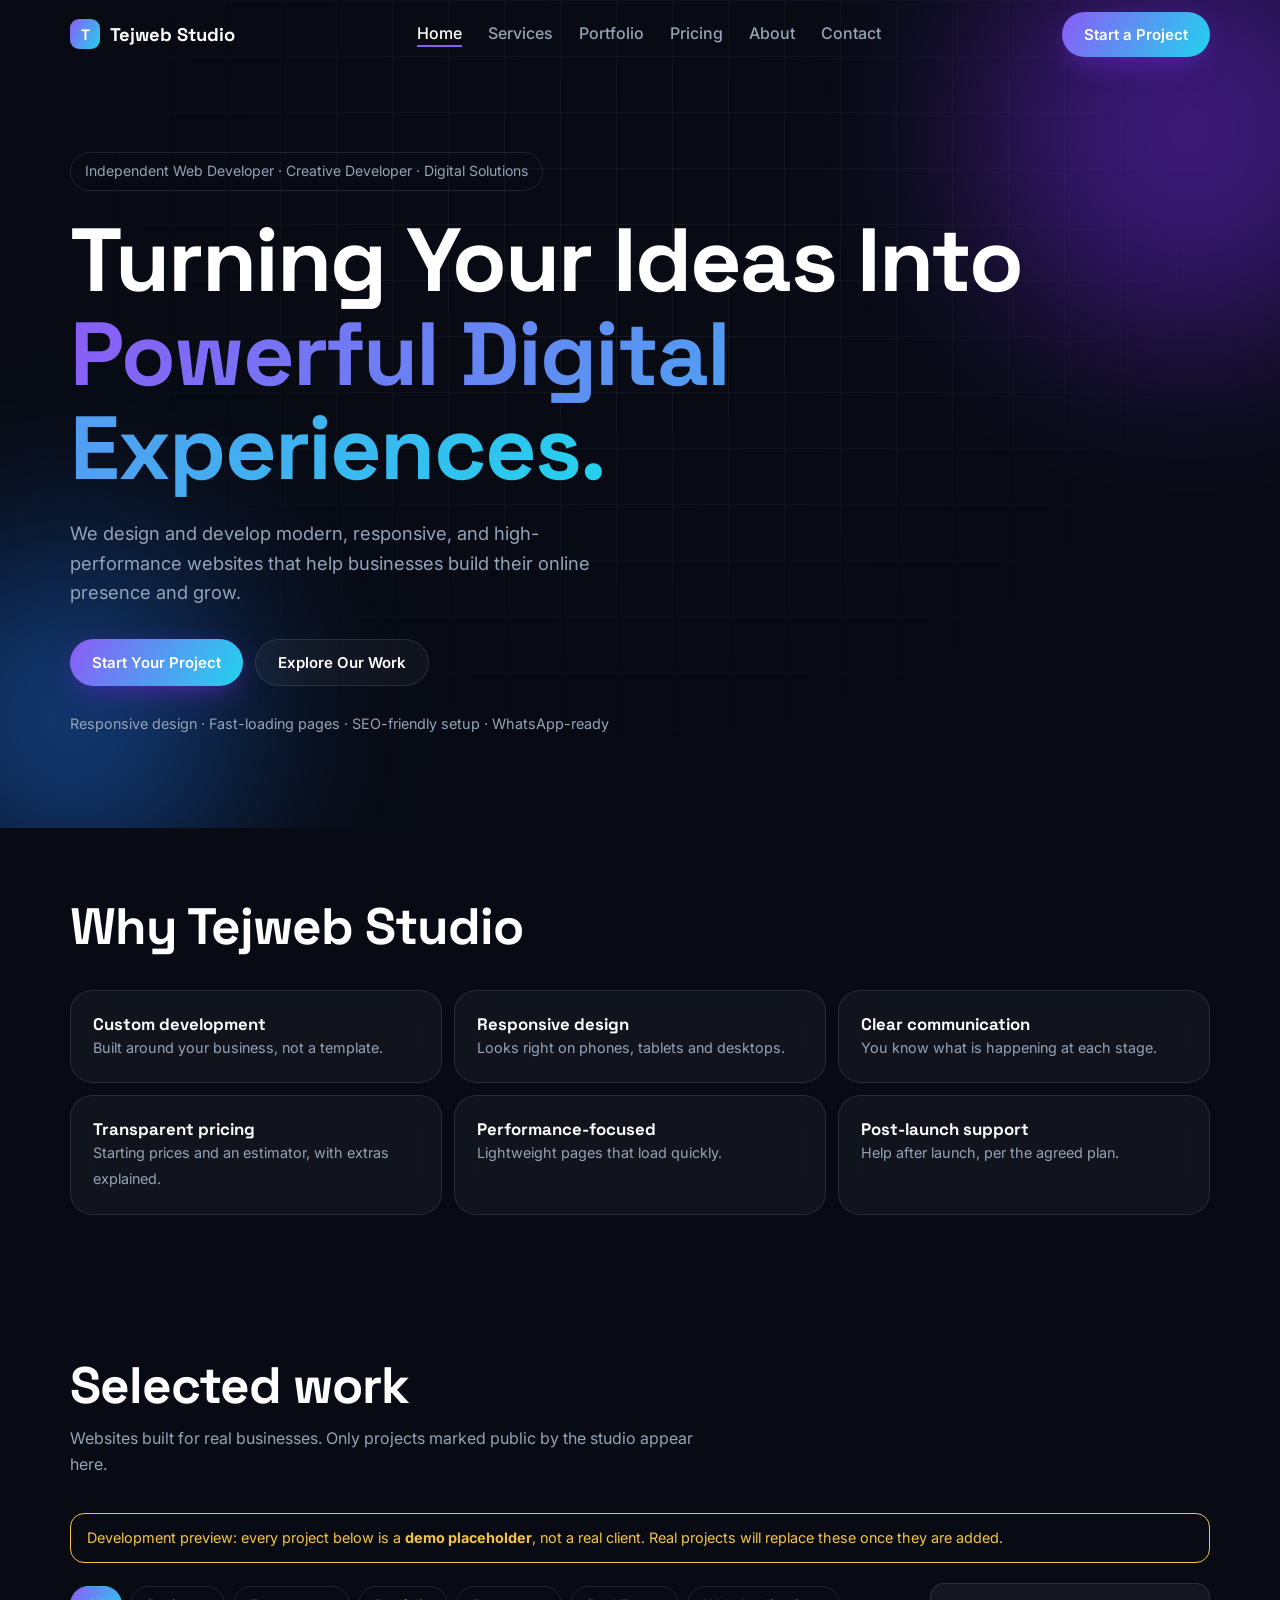
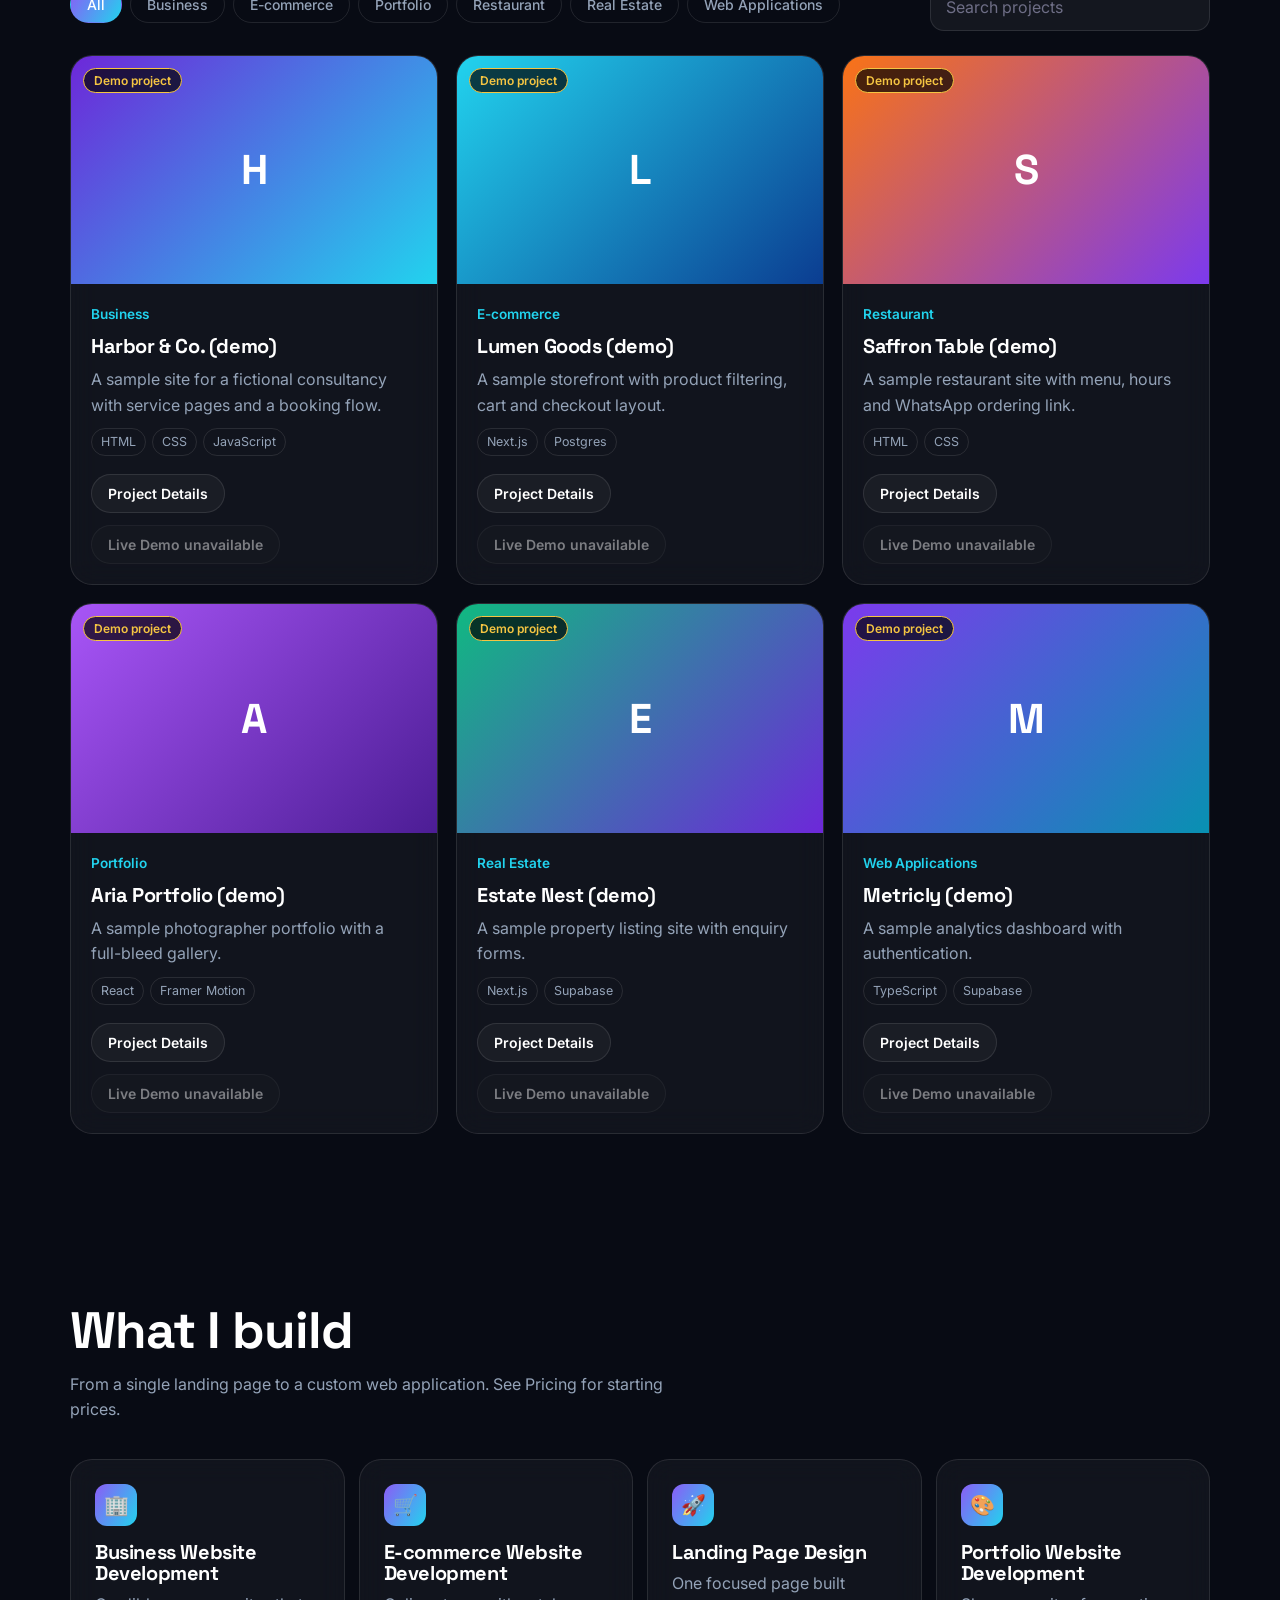
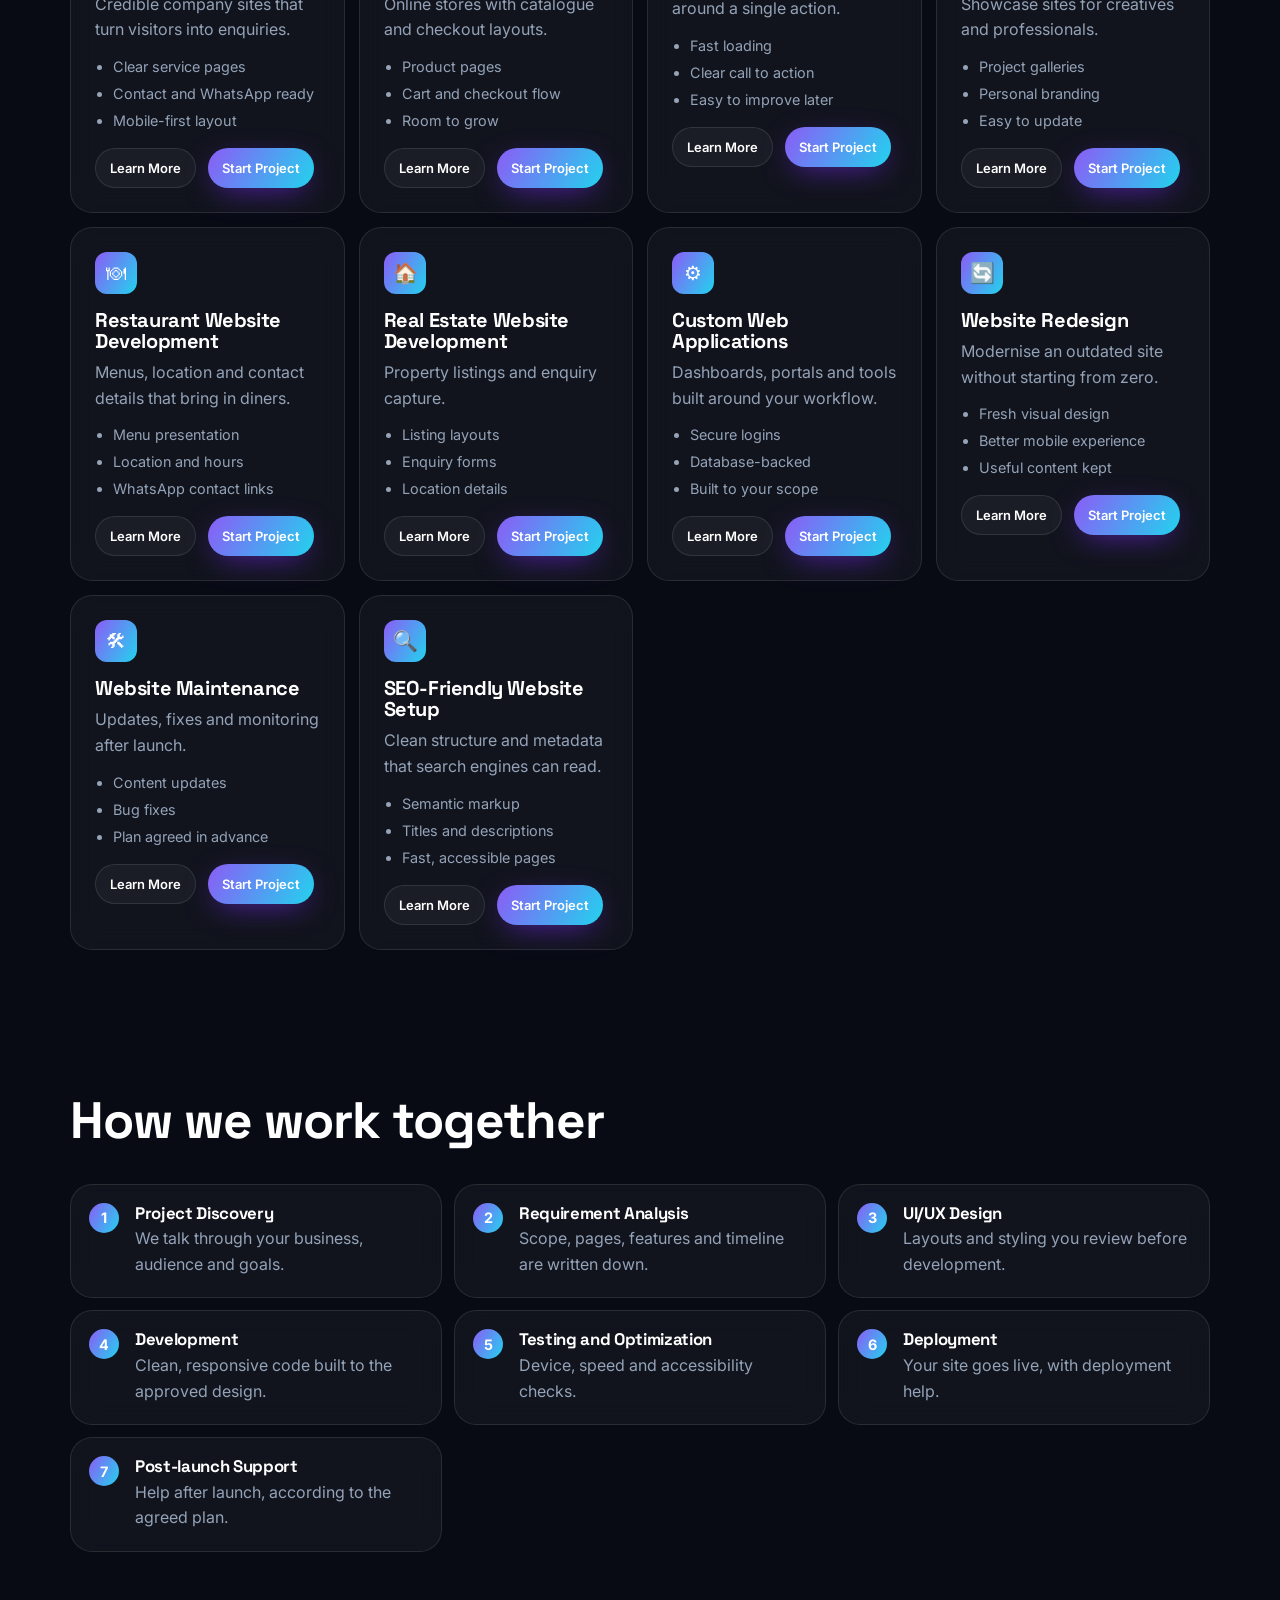
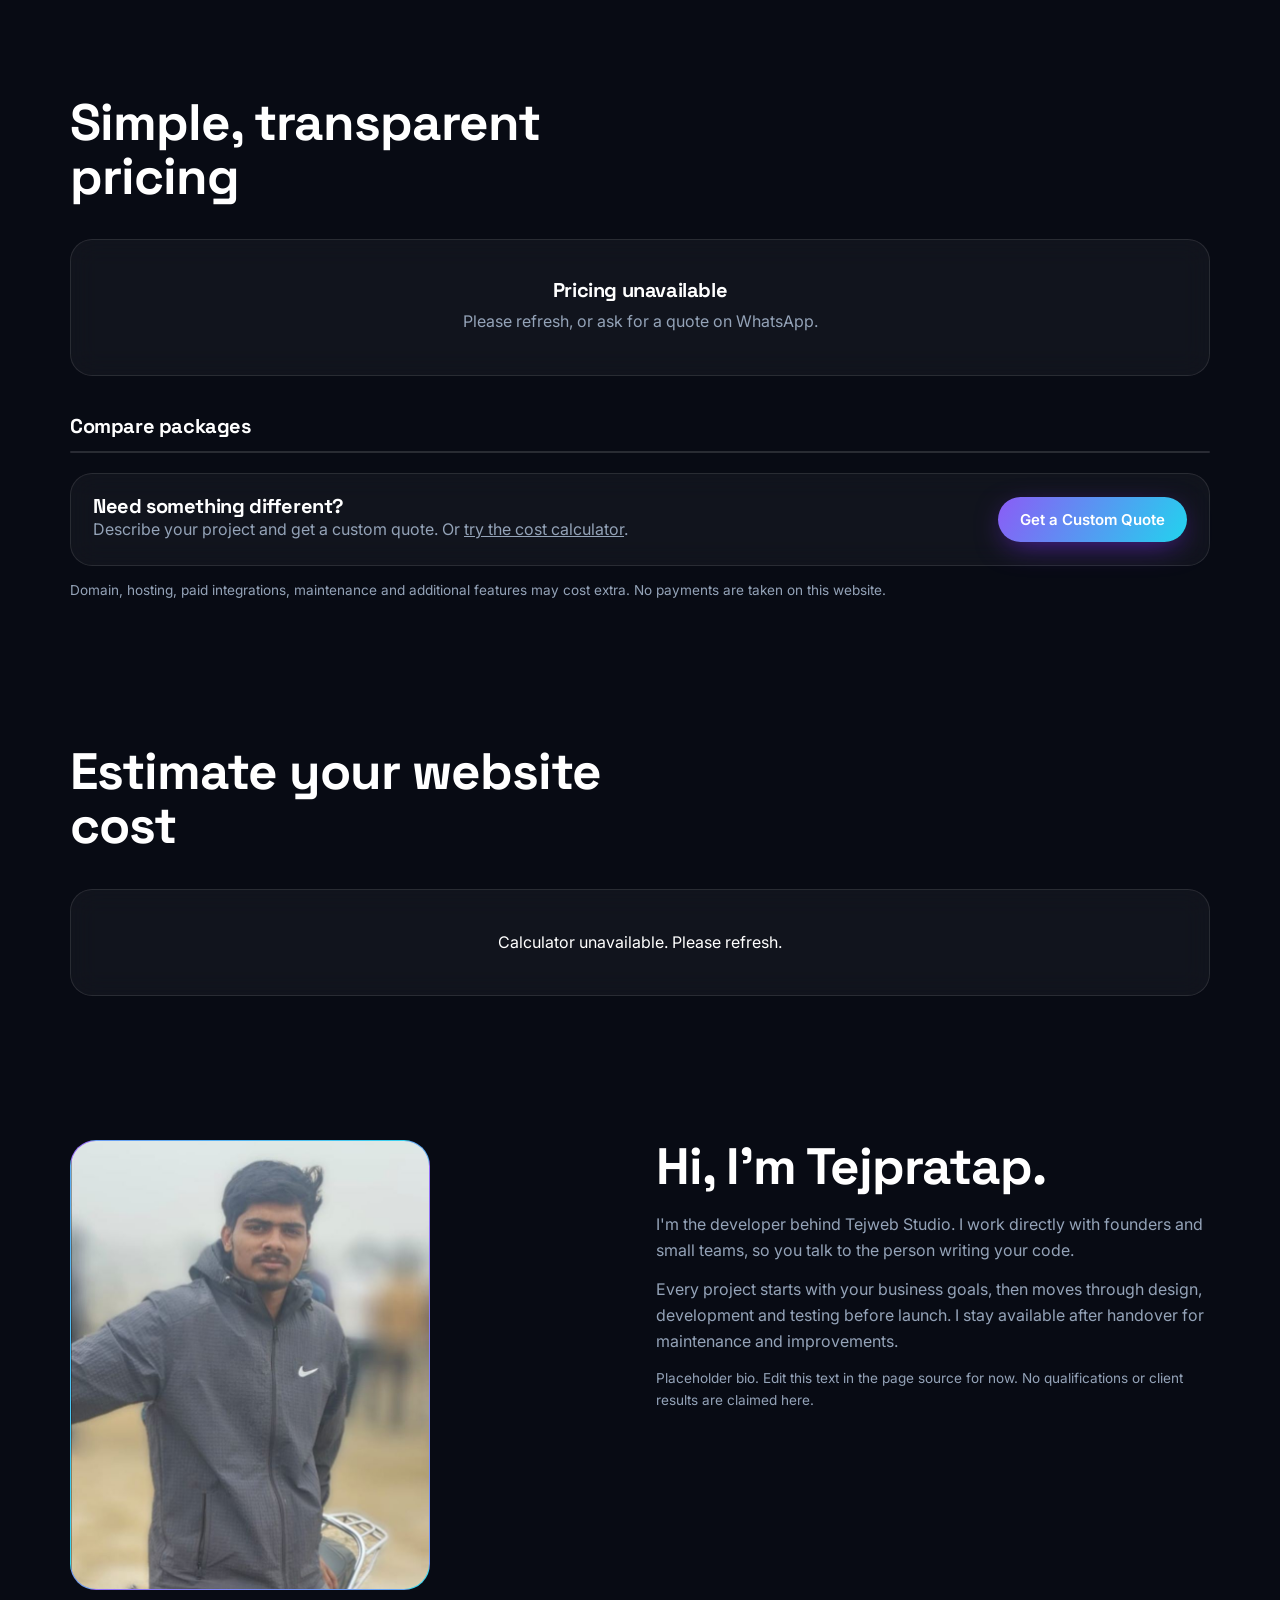
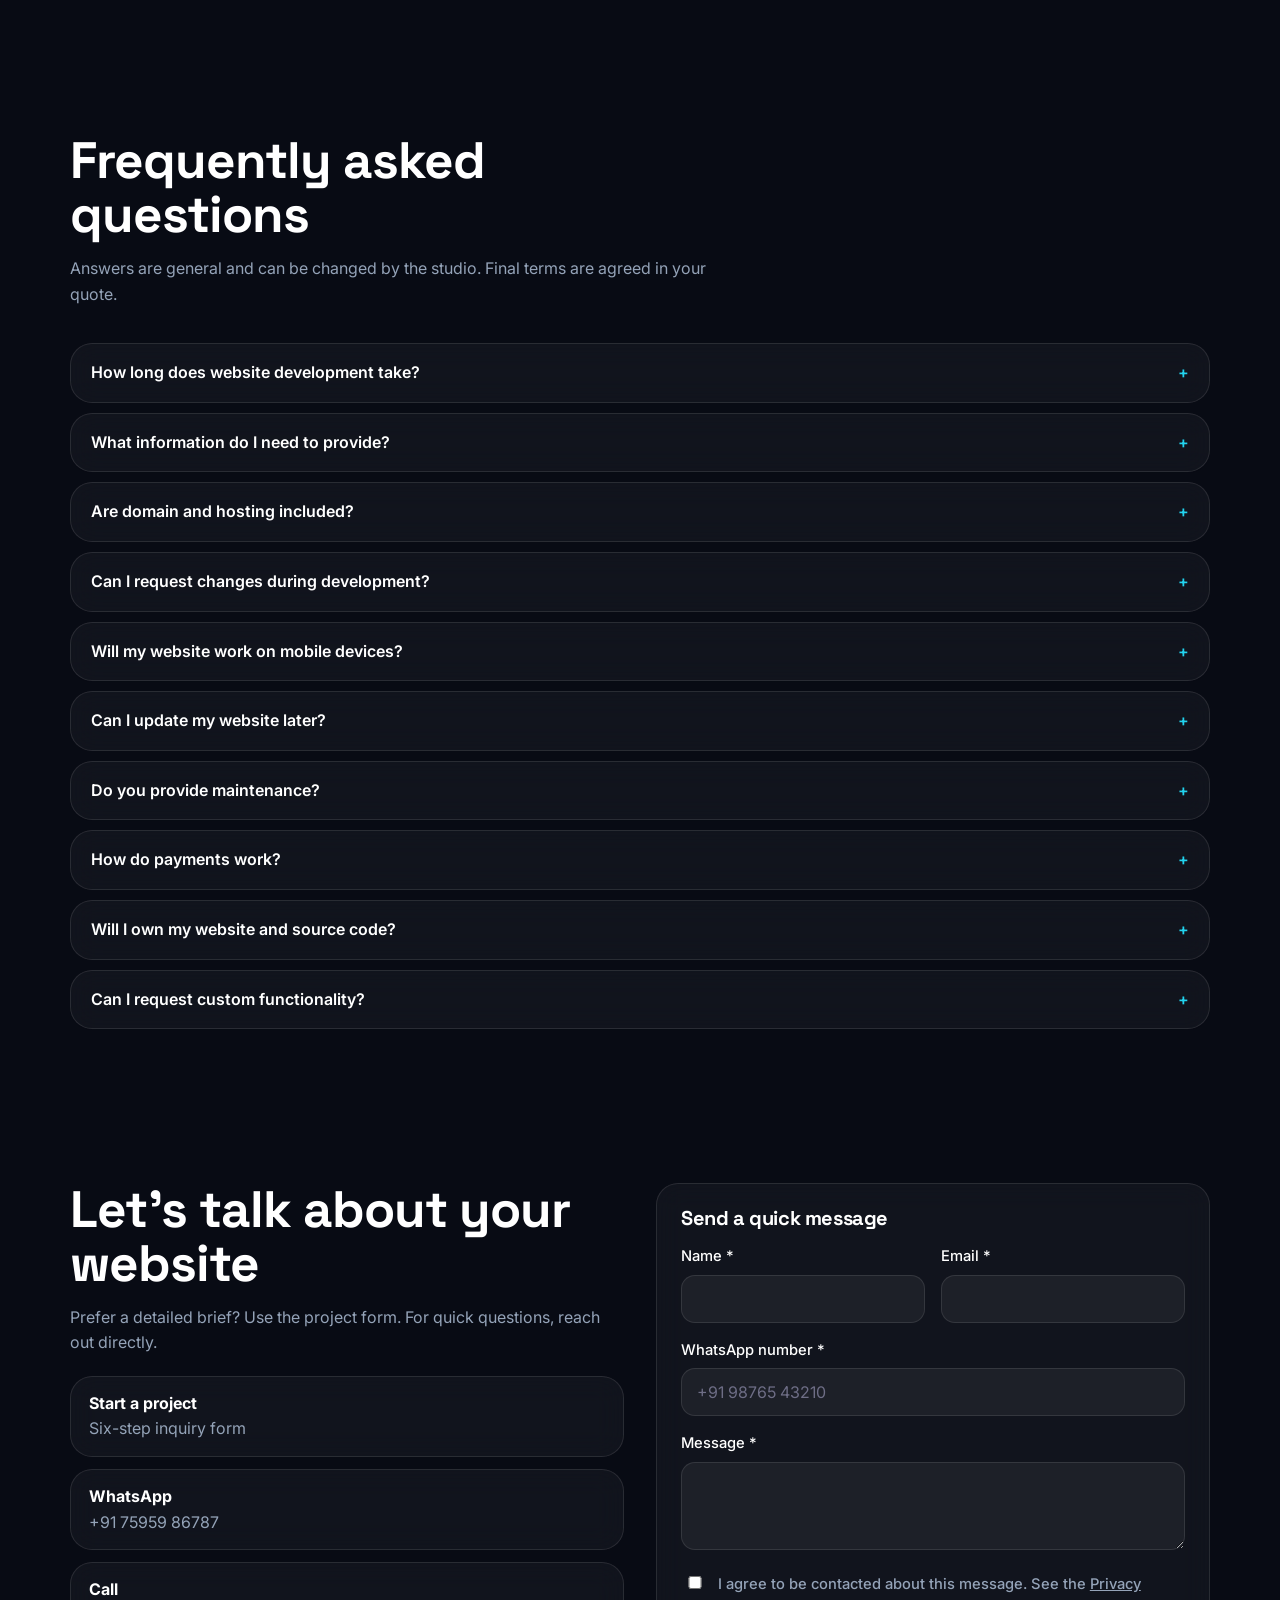
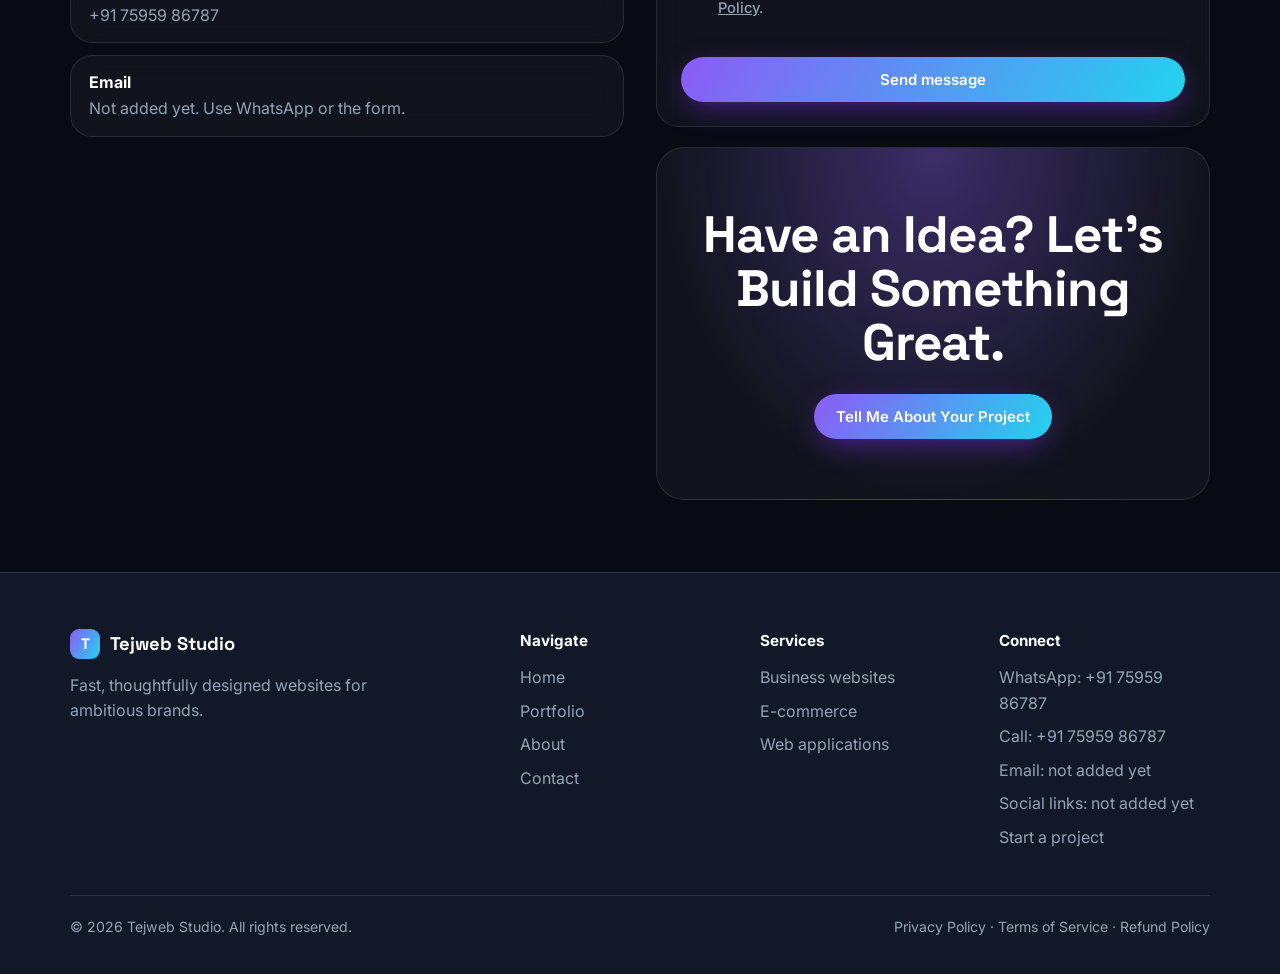
==== index.html @ cbdecf2b "Add files via upload" ====
<!DOCTYPE html>
<html lang="en">
<head>
<meta charset="utf-8">
<meta name="viewport" content="width=device-width, initial-scale=1, viewport-fit=cover">
<title>Tejweb Studio | Websites Built to Convert</title>
<meta name="description" content="Tejweb Studio designs and develops modern, responsive websites for businesses. See pricing, estimate your cost and send your project requirements.">
<link rel="canonical" href="https://tejwebstudio.netlify.app/">
<meta property="og:type" content="website"><meta property="og:site_name" content="Tejweb Studio"><meta property="og:title" content="Tejweb Studio | Websites Built to Convert"><meta property="og:description" content="Modern, responsive websites for businesses. Pricing, cost estimator and project inquiry form."><meta property="og:url" content="https://tejwebstudio.netlify.app/"><meta name="twitter:card" content="summary">
<script type="application/ld+json">{"@context":"https://schema.org","@type":"ProfessionalService","name":"Tejweb Studio","url":"https://tejwebstudio.netlify.app/","description":"Web design and development studio run by Tejpratap.","telephone":"+917595986787","areaServed":"IN"}</script>
<link rel="preconnect" href="https://fonts.googleapis.com">
<link href="https://fonts.googleapis.com/css2?family=Space+Grotesk:wght@500;700&family=Inter:wght@400;500;600&display=swap" rel="stylesheet">
<style>
:root{--bg:#080B14;--bg2:#111827;--fg:#fff;--mut:#94A3B8;--line:rgba(255,255,255,.1);--card:rgba(255,255,255,.04);--v:#8b5cf6;--v2:#6d28d9;--b:#22D3EE;--grad:linear-gradient(120deg,#8b5cf6,#22d3ee);--ok:#34d399;--err:#f87171;
box-sizing:border-box;padding-top:env(safe-area-inset-top,0px);padding-bottom:env(safe-area-inset-bottom,0px)}
:root[data-theme="dark"]{--bg:#000}
html{scroll-padding-top:calc(env(safe-area-inset-top,0px) + 76px);scroll-behavior:smooth}
*,*:before,*:after{box-sizing:border-box}
body{margin:0;background:var(--bg);color:var(--fg);font:400 16px/1.6 "Inter",system-ui,sans-serif;overflow-x:hidden}
h1,h2,h3{font-family:"Space Grotesk","Inter",sans-serif;line-height:1.05;margin:0;letter-spacing:-.02em}
h1{font-size:clamp(2.6rem,9vw,5.6rem);font-weight:800}
h2{font-size:clamp(1.9rem,5vw,3.2rem);font-weight:700}
h3{font-size:1.25rem;font-weight:700}
p{margin:0;color:var(--mut)}
a{color:inherit;text-decoration:none}
:focus-visible{outline:2px solid var(--b);outline-offset:3px;border-radius:6px}
.wrap{max-width:1180px;margin:0 auto;padding:0 20px}
section{padding:72px 0}
.btn{display:inline-flex;align-items:center;justify-content:center;gap:8px;padding:13px 22px;border-radius:999px;border:1px solid var(--line);background:var(--card);color:var(--fg);font:600 15px "Inter",sans-serif;cursor:pointer;transition:transform .2s,box-shadow .2s,border-color .2s}
.btn:hover{transform:translateY(-2px);border-color:var(--b)}
.btn.pri{background:var(--grad);border:0;box-shadow:0 8px 30px -8px rgba(109,40,217,.8)}
.btn[disabled],.btn[aria-disabled=true]{opacity:.45;cursor:not-allowed;transform:none}
.glass{background:var(--card);border:1px solid var(--line);border-radius:22px;backdrop-filter:blur(14px)}
/* nav */
header{position:fixed;top:0;left:0;right:0;z-index:50;padding-top:env(safe-area-inset-top,0px);transition:background .3s,border-color .3s;border-bottom:1px solid transparent}
header.sc{background:rgba(0,0,0,.72);backdrop-filter:blur(16px);border-color:var(--line)}
nav{display:flex;align-items:center;justify-content:space-between;height:68px}
.logo{display:flex;align-items:center;gap:10px;font:800 1.15rem "Space Grotesk",sans-serif}
.logo i{width:30px;height:30px;border-radius:9px;background:var(--grad);display:grid;place-items:center;font-style:normal;font-size:.95rem}
.links{display:none;gap:26px;color:var(--mut);font-weight:500}
.links a:hover{color:var(--fg)}
.burger{background:none;border:1px solid var(--line);color:var(--fg);border-radius:12px;width:44px;height:44px;font-size:20px;cursor:pointer}
.menu{display:none;flex-direction:column;gap:4px;padding:8px 20px 20px;background:rgba(0,0,0,.95)}
.menu.open{display:flex}
.menu a{padding:12px 0;border-bottom:1px solid var(--line);font-weight:500}
.navcta{display:none}
@media(min-width:900px){.links{display:flex}.burger,.menu{display:none!important}.navcta{display:inline-flex}}
/* hero */
.hero{position:relative;padding:150px 0 90px;overflow:hidden;min-height:92vh;display:flex;align-items:center}
.orb{position:absolute;border-radius:50%;filter:blur(90px);opacity:.5;animation:float 14s ease-in-out infinite alternate}
.o1{width:420px;height:420px;background:var(--v2);top:-80px;right:-120px}
.o2{width:340px;height:340px;background:#1d6bd8;bottom:-60px;left:-100px;animation-delay:-6s}
@keyframes float{to{transform:translate(40px,30px) scale(1.12)}}
.grid{position:absolute;inset:0;background-image:linear-gradient(var(--line) 1px,transparent 1px),linear-gradient(90deg,var(--line) 1px,transparent 1px);background-size:56px 56px;mask-image:radial-gradient(ellipse at 50% 30%,#000 10%,transparent 70%);opacity:.5}
.hero .wrap{position:relative}
.tag{display:inline-block;padding:7px 14px;border:1px solid var(--line);border-radius:999px;color:var(--mut);font-size:.88rem;margin-bottom:22px}
.grad{background:var(--grad);-webkit-background-clip:text;background-clip:text;color:transparent}
.hero p.lead{max-width:560px;font-size:1.15rem;margin:24px 0 32px}
.row{display:flex;flex-wrap:wrap;gap:12px}
.in{animation:rise .9s cubic-bezier(.2,.7,.2,1) both}.in2{animation-delay:.12s}.in3{animation-delay:.24s}
@keyframes rise{from{opacity:0;transform:translateY(24px)}}
/* stats */
.stats{display:grid;grid-template-columns:repeat(2,1fr);gap:12px}
.stat{padding:22px}
.stat b{display:block;font:800 2rem "Space Grotesk",sans-serif}
.stat span{color:var(--mut);font-size:.9rem}
.note{font-size:.85rem;margin-top:14px}
@media(min-width:800px){.stats{grid-template-columns:repeat(4,1fr)}}
/* section head */
.head{margin-bottom:36px;max-width:640px}.head p{margin-top:14px}
/* services */
.svc{display:grid;gap:14px;grid-template-columns:1fr}
.svc .glass{padding:24px;transition:border-color .25s,transform .25s}
.svc .glass:hover{border-color:var(--v);transform:translateY(-3px)}
.svc .ic{width:42px;height:42px;border-radius:12px;background:var(--grad);display:grid;place-items:center;margin-bottom:16px;font-size:20px}
.svc small{display:block;margin-top:14px;color:var(--b)}
@media(min-width:640px){.svc{grid-template-columns:repeat(2,1fr)}}
@media(min-width:1000px){.svc{grid-template-columns:repeat(4,1fr)}}
/* portfolio */
.tools{display:flex;flex-direction:column;gap:12px;margin-bottom:24px}
.chips{display:flex;gap:8px;overflow-x:auto;padding-bottom:4px;scrollbar-width:none}
.chip{white-space:nowrap;padding:9px 16px;border-radius:999px;border:1px solid var(--line);background:none;color:var(--mut);font:500 14px "Inter",sans-serif;cursor:pointer;transition:.2s}
.chip[aria-pressed=true]{background:var(--grad);border-color:transparent;color:#fff}
input,select,textarea{width:100%;background:rgba(255,255,255,.05);border:1px solid var(--line);border-radius:14px;color:var(--fg);padding:13px 15px;font:400 16px "Inter",sans-serif}
input::placeholder,textarea::placeholder{color:#6e6e86}
select option{background:#111}
.pg{display:grid;gap:18px;grid-template-columns:1fr}
@media(min-width:700px){.pg{grid-template-columns:repeat(2,1fr)}.tools{flex-direction:row;align-items:center;justify-content:space-between}.tools input{max-width:280px}}
@media(min-width:1000px){.pg{grid-template-columns:repeat(3,1fr)}}
.card{overflow:hidden;display:flex;flex-direction:column;transition:transform .3s,border-color .3s}
.card:hover{transform:translateY(-5px);border-color:var(--b)}
.thumb{aspect-ratio:16/10;display:grid;place-items:center;font:800 2.6rem "Space Grotesk",sans-serif;position:relative}
.demo{position:absolute;top:12px;left:12px;background:rgba(0,0,0,.7);border:1px solid #f5c542;color:#f5c542;border-radius:999px;font:600 12px "Inter",sans-serif;padding:4px 10px}
.cb{padding:20px;display:flex;flex-direction:column;gap:10px;flex:1}
.cat{color:var(--b);font-size:.85rem;font-weight:600}
.tech{display:flex;flex-wrap:wrap;gap:6px}.tech span{font-size:.78rem;padding:3px 9px;border-radius:999px;border:1px solid var(--line);color:var(--mut)}
.cb .row{margin-top:auto;padding-top:8px}.cb .btn{padding:10px 16px;font-size:14px}
.empty{padding:40px;text-align:center;grid-column:1/-1}
/* process */
.steps{display:grid;gap:12px;counter-reset:s}
.steps div{padding:20px 20px 20px 64px;position:relative;counter-increment:s}
.steps div:before{content:counter(s);position:absolute;left:18px;top:18px;width:30px;height:30px;border-radius:50%;background:var(--grad);display:grid;place-items:center;font-weight:700;font-size:.9rem}
.steps h3{margin-bottom:4px;font-size:1.05rem}
@media(min-width:800px){.steps{grid-template-columns:repeat(3,1fr)}}
/* about/contact */
.two{display:grid;gap:32px}
@media(min-width:850px){.two{grid-template-columns:1fr 1fr;align-items:start}}
.pf{aspect-ratio:1;border-radius:26px;background:var(--grad);display:grid;place-items:center;font:800 5rem "Space Grotesk",sans-serif;max-width:360px;position:relative;overflow:hidden}
.pf small{position:absolute;bottom:12px;left:14px;font:500 12px "Inter";opacity:.85}
img.pf{display:block;width:100%;height:auto;aspect-ratio:4/5;object-fit:cover;object-position:50% 15%;border:1px solid var(--line)}
.cl{display:flex;flex-direction:column;gap:12px;margin-top:20px}
.cl a{padding:14px 18px;display:block}.cl a:hover{border-color:var(--v)}
.cta{text-align:center;padding:60px 20px;border-radius:28px;background:radial-gradient(ellipse at top,rgba(139,92,246,.35),transparent 70%),var(--card);border:1px solid var(--line)}
.cta h2{max-width:640px;margin:0 auto 24px}
/* footer */
footer{border-top:1px solid var(--line);padding:56px 0 36px;background:var(--bg2)}
.fg{display:grid;gap:28px}
@media(min-width:800px){.fg{grid-template-columns:2fr 1fr 1fr 1fr}}
footer h4{margin:0 0 12px;font-size:.95rem}
footer li{list-style:none;margin-bottom:8px;color:var(--mut)}footer ul{padding:0;margin:0}
footer a:hover{color:var(--fg)}
.copy{margin-top:36px;padding-top:20px;border-top:1px solid var(--line);display:flex;flex-wrap:wrap;gap:12px;justify-content:space-between;color:var(--mut);font-size:.88rem}
/* form */
.form{max-width:760px;margin:0 auto;padding:130px 20px 70px}
.banner{border:1px solid #f5c542;color:#f5c542;border-radius:14px;padding:12px 16px;font-size:.9rem;margin:20px 0}
.prog{display:flex;gap:6px;margin:24px 0}.prog i{flex:1;height:4px;border-radius:4px;background:var(--line);transition:.4s}.prog i.on{background:var(--grad)}
.fp{padding:24px}
.f{display:grid;gap:16px}
@media(min-width:640px){.f.c2{grid-template-columns:1fr 1fr}.f .full{grid-column:1/-1}}
label{display:block;font-weight:500;font-size:.92rem;margin-bottom:6px}
.er{color:var(--err);font-size:.82rem;margin-top:5px;min-height:0}
[aria-invalid=true]{border-color:var(--err)}
.fn{display:flex;justify-content:space-between;gap:12px;margin-top:24px}
.sum dl{margin:0;display:grid;gap:10px}.sum dt{color:var(--mut);font-size:.82rem}.sum dd{margin:0 0 4px}
.sumb{padding:16px;margin-bottom:12px}
.ck{display:flex;gap:10px;align-items:flex-start}.ck input{width:20px;margin-top:3px}.ck label{margin:0;color:var(--mut)}
.ok{text-align:center;padding:50px 20px}
.ok .big{font-size:3rem;color:var(--ok)}
/* dialog */
dialog{background:#0d0d14;color:var(--fg);border:1px solid var(--line);border-radius:22px;padding:28px;max-width:520px;width:calc(100% - 32px)}
dialog::backdrop{background:rgba(0,0,0,.7);backdrop-filter:blur(4px)}
dialog p{margin:10px 0}
.hide{display:none!important}
@media(prefers-color-scheme:dark){:root:not([data-theme="light"]){color-scheme:dark}}
@media(prefers-reduced-motion:reduce){*,*:before,*:after{animation:none!important;transition:none!important;scroll-behavior:auto!important}}
.bl{margin:0;padding-left:18px;color:var(--mut);font-size:.9rem}.bl li{margin-bottom:4px}
.svc .btn{padding:9px 14px;font-size:13px;min-height:40px}
.plans{display:grid;gap:16px}@media(min-width:900px){.plans{grid-template-columns:repeat(3,1fr)}}
.plan{padding:26px;display:flex;flex-direction:column;gap:14px}.plan.pop{border-color:var(--v);box-shadow:0 0 40px -12px rgba(139,92,246,.6)}.plan .btn{margin-top:auto}
.price b{font:800 2rem "Space Grotesk",sans-serif;display:block}
.cq{display:flex;flex-wrap:wrap;gap:14px;align-items:center;justify-content:space-between;padding:22px;margin-top:20px}
.calc{display:grid;gap:16px}@media(min-width:900px){.calc{grid-template-columns:1.2fr 1fr}}
.cp{padding:22px}fieldset{border:0;padding:0;margin:0}legend{font-weight:500;font-size:.9rem;margin-bottom:8px;padding:0}
.ck2{display:flex;gap:10px;align-items:center;margin:0 0 8px;color:var(--fg);font-weight:400}.ck2 input{width:20px;height:20px}.ck2 span{color:var(--mut);margin-left:auto;font-size:.85rem}
.ln{display:flex;justify-content:space-between;gap:12px;padding:8px 0;border-bottom:1px solid var(--line);font-size:.92rem}
.tot{font:800 2rem "Space Grotesk",sans-serif;margin:14px 0 4px}
details.glass{padding:16px 20px;margin-bottom:10px}summary{cursor:pointer;font-weight:600;list-style:none}summary::-webkit-details-marker{display:none}summary:after{content:"+";float:right;color:var(--b)}details[open] summary:after{content:"–"}details p{margin-top:10px}
.links a[aria-current=true],.menu a[aria-current=true]{color:#fff;box-shadow:inset 0 -2px 0 var(--v)}
#stats{grid-template-columns:repeat(2,1fr)}@media(min-width:800px){#stats{grid-template-columns:repeat(3,1fr)}}
.lg h1{font-size:clamp(1.8rem,5vw,2.8rem)}.lg h3{margin:22px 0 6px}.lg p{margin-top:6px}
</style>
</head>
<body>
<header id="hd"><div class="wrap"><nav aria-label="Main">
<a class="logo" href="#/" aria-label="Tejweb Studio home"><i>T</i>Tejweb Studio</a>
<div class="links"><a href="#/" data-nav="top">Home</a><a href="#/services" data-nav="services">Services</a><a href="#/portfolio" data-nav="portfolio">Portfolio</a><a href="#/pricing" data-nav="pricing">Pricing</a><a href="#/about" data-nav="about">About</a><a href="#/contact" data-nav="contact">Contact</a></div>
<a class="btn pri navcta" href="#/start-project">Start a Project</a>
<button class="burger" id="bg" aria-label="Open menu" aria-expanded="false" aria-controls="mn">☰</button>
</nav></div>
<div class="menu" id="mn"><a href="#/" data-nav="top">Home</a><a href="#/services" data-nav="services">Services</a><a href="#/portfolio" data-nav="portfolio">Portfolio</a><a href="#/pricing" data-nav="pricing">Pricing</a><a href="#/about" data-nav="about">About</a><a href="#/contact" data-nav="contact">Contact</a><a class="btn pri" href="#/start-project" style="margin-top:12px">Start a Project</a></div>
</header>

<main id="site">
<div class="hero" id="top"><div class="orb o1"></div><div class="orb o2"></div><div class="grid"></div>
<div class="wrap">
<span class="tag in">Independent Web Developer · Creative Developer · Digital Solutions</span>
<h1 class="in in2">Turning Your Ideas Into <span class="grad">Powerful Digital Experiences.</span></h1>
<p class="lead in in3">We design and develop modern, responsive, and high-performance websites that help businesses build their online presence and grow.</p>
<div class="row in in3"><a class="btn pri" href="#/start-project">Start Your Project</a><a class="btn" href="#/portfolio">Explore Our Work</a></div><p class="in in3" style="margin-top:26px;font-size:.9rem">Responsive design · Fast-loading pages · SEO-friendly setup · WhatsApp-ready</p>
</div></div>

<section id="trust"><div class="wrap"><div class="head"><h2>Why Tejweb Studio</h2></div><div class="stats" id="stats"></div></div></section>

<section id="portfolio"><div class="wrap">
<div class="head"><h2>Selected work</h2><p>Websites built for real businesses. Only projects marked public by the studio appear here.</p></div>
<div class="banner" id="demobanner">Development preview: every project below is a <b>demo placeholder</b>, not a real client. Real projects will replace these once they are added.</div>
<div class="tools"><div class="chips" id="chips" role="group" aria-label="Filter by category"></div>
<input type="search" id="q" placeholder="Search projects" aria-label="Search projects"></div>
<div class="pg" id="pg" aria-live="polite"></div>
<div class="row" style="justify-content:center;margin-top:26px"><button class="btn hide" id="more">Load more</button></div>
</div></section>

<section id="services"><div class="wrap">
<div class="head"><h2>What I build</h2><p>From a single landing page to a custom web application. See Pricing for starting prices.</p></div>
<div class="svc" id="svc"></div>
</div></section>

<section id="process"><div class="wrap">
<div class="head"><h2>How we work together</h2></div>
<div class="steps" id="steps"></div>
</div></section>

<section id="pricing"><div class="wrap">
<div class="head"><h2>Simple, transparent pricing</h2><p id="pnote"></p></div>
<div class="plans" id="plans" aria-live="polite"></div>
<h3 style="margin:40px 0 14px">Compare packages</h3><div class="glass tw" id="cmp"></div>
<div class="glass cq"><div><h3>Need something different?</h3><p>Describe your project and get a custom quote. Or <a href="#/calculator" style="text-decoration:underline">try the cost calculator</a>.</p></div><button class="btn pri" data-plan="Custom Quote">Get a Custom Quote</button></div>
<p class="note">Domain, hosting, paid integrations, maintenance and additional features may cost extra. No payments are taken on this website.</p>
</div></section>
<section id="calculator"><div class="wrap"><div class="head"><h2>Estimate your website cost</h2><p id="cnote"></p></div><div class="calc" id="calc"></div></div></section>
<section id="about"><div class="wrap two">
<div><img class="pf" src="[data-uri]" width="720" height="942" alt="Tejpratap, founder of Tejweb Studio" loading="lazy"></div>
<div><h2>Hi, I'm Tejpratap.</h2>
<p style="margin-top:18px">I'm the developer behind Tejweb Studio. I work directly with founders and small teams, so you talk to the person writing your code.</p>
<p style="margin-top:14px">Every project starts with your business goals, then moves through design, development and testing before launch. I stay available after handover for maintenance and improvements.</p>
<p class="note">Placeholder bio. Edit this text in the page source for now. No qualifications or client results are claimed here.</p></div>
</div></section>

<section id="testi" class="hide"><div class="wrap"><div class="head"><h2>What clients say</h2></div><div class="svc" id="tl"></div></div></section>
<section id="faq"><div class="wrap"><div class="head"><h2>Frequently asked questions</h2><p>Answers are general and can be changed by the studio. Final terms are agreed in your quote.</p></div><div id="fl"></div></div></section>
<section id="contact"><div class="wrap two">
<div><h2>Let's talk about your website</h2><p style="margin-top:14px">Prefer a detailed brief? Use the project form. For quick questions, reach out directly.</p>
<div class="cl"><a class="glass" href="#/start-project"><b>Start a project</b><br><span style="color:var(--mut)">Six-step inquiry form</span></a>
<a class="glass" data-wa href="https://wa.me/917595986787" target="_blank" rel="noopener noreferrer"><b>WhatsApp</b><br><span style="color:var(--mut)">+91 75959 86787</span></a><a class="glass" href="tel:+917595986787"><b>Call</b><br><span style="color:var(--mut)">+91 75959 86787</span></a><div class="glass" id="emailbox" style="padding:14px 18px"><b>Email</b><br><span style="color:var(--mut)">Not added yet. Use WhatsApp or the form.</span></div></div></div>
<div><form class="glass fp f c2" id="cf" novalidate><h3 class="full">Send a quick message</h3>
<div><label for="cn">Name *</label><input id="cn" autocomplete="name"></div><div><label for="ce">Email *</label><input id="ce" type="email" autocomplete="email"></div>
<div class="full"><label for="cp">WhatsApp number *</label><input id="cp" type="tel" autocomplete="tel" placeholder="+91 98765 43210"></div>
<div class="full"><label for="cm">Message *</label><textarea id="cm" rows="3"></textarea></div>
<div class="ck full"><input type="checkbox" id="cc"><label for="cc">I agree to be contacted about this message. See the <a href="#/privacy" style="text-decoration:underline">Privacy Policy</a>.</label></div>
<div class="er full" id="cerr" role="alert"></div><button class="btn pri full" id="csb">Send message</button></form>
<div class="cta" style="margin-top:20px"><h2>Have an Idea? Let's Build Something Great.</h2><a class="btn pri" href="#/start-project">Tell Me About Your Project</a></div></div>
</div></section>
</main>

<main id="formview" class="hide"><div class="form">
<h1 style="font-size:clamp(2rem,6vw,3.2rem)">Start a project</h1>
<p style="margin-top:10px">Tell me about your website. It takes about three minutes.</p>
<div class="banner" id="fb">Your inquiry is stored securely in the studio database. Please do not include passwords or payment details.</div>
<div class="prog" id="prog"></div>
<div class="glass fp" id="fpanel"></div>
</div></main>

<main id="legalview" class="hide"><div class="form" id="legalbody"></div></main>
<footer><div class="wrap"><div class="fg">
<div><a class="logo" href="#/"><i>T</i>Tejweb Studio</a><p style="margin-top:14px;max-width:320px">Fast, thoughtfully designed websites for ambitious brands.</p></div>
<div><h4>Navigate</h4><ul><li><a href="#/">Home</a></li><li><a href="#/portfolio">Portfolio</a></li><li><a href="#/about">About</a></li><li><a href="#/contact">Contact</a></li></ul></div>
<div><h4>Services</h4><ul><li><a href="#/services">Business websites</a></li><li><a href="#/services">E-commerce</a></li><li><a href="#/services">Web applications</a></li></ul></div>
<div><h4>Connect</h4><ul><li><a data-wa href="https://wa.me/917595986787" target="_blank" rel="noopener noreferrer">WhatsApp: +91 75959 86787</a></li><li><a href="tel:+917595986787">Call: +91 75959 86787</a></li><li id="femail">Email: not added yet</li><li id="soc">Social links: not added yet</li><li><a href="#/start-project">Start a project</a></li></ul></div>
</div>
<div class="copy"><span>© <span id="yr"></span> Tejweb Studio. All rights reserved.</span><span><a href="#/privacy">Privacy Policy</a> · <a href="#/terms">Terms of Service</a> · <a href="#/refunds">Refund Policy</a></span></div></div></footer>

<dialog id="dlg"><h3 id="dt"></h3><p id="dd"></p><p style="color:var(--mut)" id="dm"></p><div class="row" style="margin-top:18px"><button class="btn pri hide" id="dgo">Start project</button><button class="btn" id="dx">Close</button></div></dialog>

<script>
/* ---- Data ---- */
const SUPABASE_URL="https://ceqmbxgwfjkcemzfoime.supabase.co",SUPABASE_KEY="sb_publishable_o6dFIDAWK-tobr1W81a7DQ_zSHpFEbe";
const CONFIG={brand:"Tejweb Studio",stats:{projects:null,clients:null,years:null},demoMode:true};
const CATS=["Business","E-commerce","Portfolio","Restaurant","Real Estate","Web Applications"];
const PROJECTS=[
{slug:"demo-harbor-co",name:"Harbor & Co. (demo)",cat:"Business",d:"A sample site for a fictional consultancy with service pages and a booking flow.",t:["HTML","CSS","JavaScript"],c:["#6d28d9","#22d3ee"],live:null,featured:1,demo:1},
{slug:"demo-lumen-store",name:"Lumen Goods (demo)",cat:"E-commerce",d:"A sample storefront with product filtering, cart and checkout layout.",t:["Next.js","Postgres"],c:["#22d3ee","#0b3d91"],live:null,featured:1,demo:1},
{slug:"demo-aria-studio",name:"Aria Portfolio (demo)",cat:"Portfolio",d:"A sample photographer portfolio with a full-bleed gallery.",t:["React","Framer Motion"],c:["#a855f7","#4c1d95"],live:null,featured:0,demo:1},
{slug:"demo-saffron",name:"Saffron Table (demo)",cat:"Restaurant",d:"A sample restaurant site with menu, hours and WhatsApp ordering link.",t:["HTML","CSS"],c:["#f97316","#7c3aed"],live:null,featured:1,demo:1},
{slug:"demo-estate-nest",name:"Estate Nest (demo)",cat:"Real Estate",d:"A sample property listing site with enquiry forms.",t:["Next.js","Supabase"],c:["#10b981","#6d28d9"],live:null,featured:0,demo:1},
{slug:"demo-metricly",name:"Metricly (demo)",cat:"Web Applications",d:"A sample analytics dashboard with authentication.",t:["TypeScript","Supabase"],c:["#7c3aed","#0891b2"],live:null,featured:0,demo:1}];
const SERVICES=[
["🏢","Business Website Development","Credible company sites that turn visitors into enquiries.",["Clear service pages","Contact and WhatsApp ready","Mobile-first layout"],"Business Website"],
["🛒","E-commerce Website Development","Online stores with catalogue and checkout layouts.",["Product pages","Cart and checkout flow","Room to grow"],"E-commerce Website"],
["🚀","Landing Page Design","One focused page built around a single action.",["Fast loading","Clear call to action","Easy to improve later"],"Landing Page"],
["🎨","Portfolio Website Development","Showcase sites for creatives and professionals.",["Project galleries","Personal branding","Easy to update"],"Portfolio Website"],
["🍽","Restaurant Website Development","Menus, location and contact details that bring in diners.",["Menu presentation","Location and hours","WhatsApp contact links"],"Restaurant Website"],
["🏠","Real Estate Website Development","Property listings and enquiry capture.",["Listing layouts","Enquiry forms","Location details"],"Real Estate Website"],
["⚙️","Custom Web Applications","Dashboards, portals and tools built around your workflow.",["Secure logins","Database-backed","Built to your scope"],"Custom Web Application"],
["🔄","Website Redesign","Modernise an outdated site without starting from zero.",["Fresh visual design","Better mobile experience","Useful content kept"],"Other"],
["🛠","Website Maintenance","Updates, fixes and monitoring after launch.",["Content updates","Bug fixes","Plan agreed in advance"],"Other"],
["🔍","SEO-Friendly Website Setup","Clean structure and metadata that search engines can read.",["Semantic markup","Titles and descriptions","Fast, accessible pages"],"Other"]];
const STEPS=[["Project Discovery","We talk through your business, audience and goals."],["Requirement Analysis","Scope, pages, features and timeline are written down."],["UI/UX Design","Layouts and styling you review before development."],["Development","Clean, responsive code built to the approved design."],["Testing and Optimization","Device, speed and accessibility checks."],["Deployment","Your site goes live, with deployment help."],["Post-launch Support","Help after launch, according to the agreed plan."]];
const $=s=>document.querySelector(s),esc=s=>String(s).replace(/[&<>"']/g,c=>({"&":"&amp;","<":"&lt;",">":"&gt;",'"':"&quot;","'":"&#39;"}[c]));

/* ---- Render static sections ---- */
$("#yr").textContent=new Date().getFullYear();
const tech=new Set(PROJECTS.flatMap(p=>p.t));
const S=CONFIG.stats,val=v=>v==null?"—":v;
$("#stats").innerHTML=[["Custom development","Built around your business, not a template."],["Responsive design","Looks right on phones, tablets and desktops."],["Clear communication","You know what is happening at each stage."],["Transparent pricing","Starting prices and an estimator, with extras explained."],["Performance-focused","Lightweight pages that load quickly."],["Post-launch support","Help after launch, per the agreed plan."]].map(([a,b])=>`<div class="glass stat"><b style="font-size:1.05rem">${a}</b><span>${b}</span></div>`).join("");
$("#svc").innerHTML=SERVICES.map((s,i)=>`<article class="glass"><div class="ic" aria-hidden="true">${s[0]}</div><h3>${s[1]}</h3><p style="margin:8px 0 12px">${s[2]}</p><ul class="bl">${s[3].map(b=>`<li>${b}</li>`).join("")}</ul><div class="row" style="margin-top:16px"><button class="btn" data-sv="${i}" data-a="more">Learn More</button><button class="btn pri" data-sv="${i}" data-a="go">Start Project</button></div></article>`).join("");
$("#steps").innerHTML=STEPS.map(s=>`<div class="glass"><h3>${s[0]}</h3><p>${s[1]}</p></div>`).join("");

/* ---- Portfolio ---- */
let cat="All",term="",shown=6;
$("#chips").innerHTML=["All",...CATS].map(c=>`<button class="chip" aria-pressed="${c==="All"}" data-c="${c}">${c}</button>`).join("");
$("#chips").onclick=e=>{const b=e.target.closest(".chip");if(!b)return;cat=b.dataset.c;shown=6;document.querySelectorAll(".chip").forEach(x=>x.setAttribute("aria-pressed",x===b));draw()};
$("#q").oninput=e=>{term=e.target.value.toLowerCase();shown=6;draw()};
$("#more").onclick=()=>{shown+=6;draw()};
function draw(){
 const list=PROJECTS.filter(p=>(cat==="All"||p.cat===cat)&&p.name.toLowerCase().includes(term)).sort((a,b)=>b.featured-a.featured);
 $("#pg").innerHTML=list.length?list.slice(0,shown).map(p=>`<article class="glass card"><div class="thumb" style="background:linear-gradient(135deg,${p.c[0]},${p.c[1]})" role="img" aria-label="${esc(p.name)} thumbnail">${esc(p.name[0])}${p.demo?'<span class="demo">Demo project</span>':""}</div><div class="cb"><span class="cat">${p.cat}</span><h3>${esc(p.name)}</h3><p>${esc(p.d)}</p><div class="tech">${p.t.map(t=>`<span>${t}</span>`).join("")}</div><div class="row"><button class="btn" data-s="${p.slug}">Project Details</button>${p.live?`<a class="btn" href="${p.live}" target="_blank" rel="noopener noreferrer">Live Demo</a>`:'<button class="btn" disabled>Live Demo unavailable</button>'}</div></div></article>`).join(""):`<div class="glass empty"><h3>No projects found</h3><p style="margin-top:8px">Try a different category or search term.</p></div>`;
 $("#more").classList.toggle("hide",list.length<=shown);
}
$("#pg").onclick=e=>{const b=e.target.closest("[data-s]");if(!b)return;const p=PROJECTS.find(x=>x.slug===b.dataset.s);$("#dgo").classList.add("hide");$("#dt").textContent=p.name;$("#dd").textContent=p.d;$("#dm").textContent="Demo placeholder, not a real client project. Real case studies will appear here once projects are added.";$("#dlg").showModal()};
$("#dx").onclick=()=>$("#dlg").close();
draw();

/* ---- Nav ---- */
const hd=$("#hd"),bg=$("#bg"),mn=$("#mn");
addEventListener("scroll",()=>hd.classList.toggle("sc",scrollY>20),{passive:true});
bg.onclick=()=>{const o=mn.classList.toggle("open");bg.setAttribute("aria-expanded",o);bg.textContent=o?"✕":"☰"};
mn.onclick=e=>{if(e.target.closest("a")){mn.classList.remove("open");bg.textContent="☰";bg.setAttribute("aria-expanded",false)}};

/* ---- Site config (Supabase site_config, public read) ---- */
const FAQ_DEFAULT=[["How long does website development take?","It depends on scope. Small sites can take days, larger ones weeks. You get a timeline with your quote."],["What information do I need to provide?","Business details, any logo and content you have, sites you like, and the features you need. We can help fill gaps."],["Are domain and hosting included?","Not by default. They are separate costs, and we can help you choose and set them up."],["Can I request changes during development?","Yes. Reasonable changes within the agreed scope are welcome. Larger changes may affect cost and timeline."],["Will my website work on mobile devices?","Yes. Sites are built mobile-first and checked on phone, tablet and desktop screens."],["Can I update my website later?","Yes. We can build it so you can edit content yourself, or you can ask us to make updates."],["Do you provide maintenance?","Yes, as an optional extra. The plan and price are agreed before it starts."],["How do payments work?","Payment terms are agreed in the project quote before work begins. This website does not process payments."],["Will I own my website and source code?","Ownership and handover terms are agreed in writing before the project starts."],["Can I request custom functionality?","Yes. Describe what you need in the inquiry form and you will receive a custom quote."]];
let CFG={pricing:null,calculator:null,contact:null,testimonials:[],faqs:[]},cfgState="loading",dgoA=()=>{};
const inr=n=>"₹"+Number(n).toLocaleString("en-IN");
const wa=m=>`https://wa.me/${(CFG.contact&&CFG.contact.whatsapp)||"917595986787"}${m?"?text="+encodeURIComponent(m):""}`;
async function loadCfg(){try{const r=await fetch(SUPABASE_URL+"/rest/v1/site_config?select=key,value",{headers:{apikey:SUPABASE_KEY}});if(!r.ok)throw 0;(await r.json()).forEach(x=>CFG[x.key]=x.value);cfgState="ok"}catch(e){cfgState="error"}renderDyn();drawCalc()}
function renderDyn(){
 const P=CFG.pricing,pe=$("#plans");
 if(!P){pe.innerHTML=cfgState==="loading"?'<div class="glass empty">Loading pricing…</div>':'<div class="glass empty"><h3>Pricing unavailable</h3><p style="margin-top:8px">Please refresh, or ask for a quote on WhatsApp.</p></div>';$("#cmp").innerHTML=""}
 else{$("#pnote").textContent=P.note||"";
  pe.innerHTML=P.plans.map(p=>`<article class="glass plan${p.popular?" pop":""}"><h3>${esc(p.name)}</h3><p>${esc(p.tag||"")}</p><div class="price">Starting at <b>${inr(p.price)}</b></div><ul class="bl">${p.includes.map(i=>`<li>${esc(i)}</li>`).join("")}</ul><button class="btn pri" data-plan="${esc(p.name)}">Choose Plan</button></article>`).join("");
  const rows=[...new Set(P.plans.flatMap(p=>p.includes))];
  $("#cmp").innerHTML=`<table><thead><tr><th>Feature</th>${P.plans.map(p=>`<th>${esc(p.name)}</th>`).join("")}</tr></thead><tbody>${rows.map(r=>`<tr><td>${esc(r)}</td>${P.plans.map(p=>`<td>${p.includes.includes(r)?'<span style="color:var(--ok)" aria-label="Included">✓</span>':'<span style="color:var(--mut)" aria-label="Not listed">—</span>'}</td>`).join("")}</tr>`).join("")}</tbody></table>`}
 const F=CFG.faqs&&CFG.faqs.length?CFG.faqs.map(x=>[x.q,x.a]):FAQ_DEFAULT;
 $("#fl").innerHTML=F.map(([q,a])=>`<details class="glass"><summary>${esc(q)}</summary><p>${esc(a)}</p></details>`).join("");
 const T=CFG.testimonials||[];$("#testi").classList.toggle("hide",!T.length);
 $("#tl").innerHTML=T.map(t=>`<article class="glass" style="padding:22px"><p style="color:var(--fg)">“${esc(t.text)}”</p><p style="margin-top:12px"><b style="color:var(--fg)">${esc(t.name)}</b>${t.role?", "+esc(t.role):""}</p></article>`).join("");
 const c=CFG.contact||{};
 if(c.email&&/^[^\s@]+@[^\s@]+\.[^\s@]+$/.test(c.email)){$("#emailbox").outerHTML=`<a class="glass" id="emailbox" href="mailto:${esc(c.email)}" style="padding:14px 18px;display:block"><b>Email</b><br><span style="color:var(--mut)">${esc(c.email)}</span></a>`;$("#femail").innerHTML=`<a href="mailto:${esc(c.email)}">Email: ${esc(c.email)}</a>`}
 const so=["instagram","linkedin","github"].filter(k=>/^https:\/\//.test(c[k]||""));
 if(so.length)$("#soc").innerHTML=so.map(k=>`<a href="${esc(c[k])}" target="_blank" rel="noopener noreferrer">${lbl2(k)}</a>`).join(" · ");
 document.querySelectorAll("[data-wa]").forEach(a=>a.href=wa());
}
const lbl2=k=>k[0].toUpperCase()+k.slice(1);
document.addEventListener("click",e=>{const b=e.target.closest("[data-plan]");if(b)openForm({plan:b.dataset.plan})});
$("#svc").onclick=e=>{const b=e.target.closest("[data-sv]");if(!b)return;const s=SERVICES[+b.dataset.sv],pre={type:s[4],desc:"Service: "+s[1]+". "};
 if(b.dataset.a==="go")return openForm(pre);
 $("#dt").textContent=s[1];$("#dd").textContent=s[2];$("#dm").textContent="Key benefits: "+s[3].join(", ")+".";dgoA=()=>{$("#dlg").close();openForm(pre)};$("#dgo").classList.remove("hide");$("#dlg").showModal()};
$("#dgo").onclick=()=>dgoA();

/* ---- Cost calculator ---- */
const cs={type:"Business Website",pages:1,cx:"Standard",add:new Set(),m:"None"};
function calcQ(){const K=CFG.calculator,pg=Math.max(1,Math.min(100,Math.floor(+cs.pages)||1)),ex=Math.max(0,pg-K.includedPages);
 const lines=[["Base price: "+cs.type,K.types[cs.type]],...(ex?[[ex+" extra page"+(ex>1?"s":""),ex*K.perExtraPage]]:[]),...(K.complexity[cs.cx]?[["Design: "+cs.cx,K.complexity[cs.cx]]]:[]),...[...cs.add].map(k=>[k,K.addons[k]])];
 return{lines,total:lines.reduce((a,l)=>a+l[1],0),pages:pg,mo:K.maintenance[cs.m]||0}}
function drawCalc(){const K=CFG.calculator,el=$("#calc");
 if(!K){el.innerHTML=cfgState==="loading"?'<div class="glass empty">Loading calculator…</div>':'<div class="glass empty">Calculator unavailable. Please refresh.</div>';return}
 $("#cnote").textContent=K.note||"";if(!K.types[cs.type])cs.type=Object.keys(K.types)[0];
 const sel=(id,o,v)=>`<select id="${id}">${Object.keys(o).map(k=>`<option${k===v?" selected":""}>${esc(k)}</option>`).join("")}</select>`;
 el.innerHTML=`<div class="glass cp"><div class="f c2"><div><label for="c_t">Website type</label>${sel("c_t",K.types,cs.type)}</div><div><label for="c_p">Number of pages</label><input id="c_p" type="number" min="1" max="100" value="${cs.pages}"></div><div><label for="c_c">Design complexity</label>${sel("c_c",K.complexity,cs.cx)}</div><div><label for="c_m">Maintenance</label>${sel("c_m",K.maintenance,cs.m)}</div><fieldset class="full"><legend>Extras</legend>${Object.keys(K.addons).map(k=>`<label class="ck2"><input type="checkbox" data-ad="${esc(k)}"${cs.add.has(k)?" checked":""}> ${esc(k)} <span>+${inr(K.addons[k])}</span></label>`).join("")}</fieldset></div></div><div class="glass cp" id="cres" aria-live="polite"></div>`;
 el.oninput=el.onchange=e=>{const t=e.target;if(t.id==="c_t")cs.type=t.value;else if(t.id==="c_p")cs.pages=t.value;else if(t.id==="c_c")cs.cx=t.value;else if(t.id==="c_m")cs.m=t.value;else if(t.dataset.ad){t.checked?cs.add.add(t.dataset.ad):cs.add.delete(t.dataset.ad)}calcRes()};calcRes()}
function calcRes(){const q=calcQ();
 $("#cres").innerHTML=`<h3>Your estimate</h3><div style="margin-top:10px">${q.lines.map(l=>`<div class="ln"><span>${esc(l[0])}</span><span>${inr(l[1])}</span></div>`).join("")}</div><div class="tot grad">${inr(q.total)}</div>${q.mo?`<p>Plus maintenance: ${inr(q.mo)} (${esc(cs.m)})</p>`:""}<p class="note">This is an estimate, not a final quotation. Domain, hosting and paid integrations are extra.</p><div class="row" style="margin-top:16px"><button class="btn pri" id="q1">Get Final Quote</button><button class="btn" id="q2">Submit Project Requirements</button></div>`;
 const go=plan=>()=>{const q=calcQ();openForm({type:TYPES.includes(cs.type)?cs.type:"Other",pages:String(q.pages),estimate:q.total,calc:{type:cs.type,pages:q.pages,complexity:cs.cx,addons:[...cs.add],maintenance:cs.m,maintenance_monthly:q.mo},...(plan?{plan}:{})})};
 $("#q1").onclick=go("Custom Quote");$("#q2").onclick=go()}

/* ---- Nav active state ---- */
function mark(id){document.querySelectorAll("[data-nav]").forEach(a=>a.setAttribute("aria-current",String(a.dataset.nav===id)))}
const io=new IntersectionObserver(es=>es.forEach(e=>e.isIntersecting&&mark(e.target.id)),{rootMargin:"-45% 0px -50% 0px"});
["services","portfolio","pricing","about","contact"].forEach(i=>io.observe(document.getElementById(i)));
addEventListener("scroll",()=>{if(scrollY<200&&!$("#site").classList.contains("hide"))mark("top")},{passive:true});

/* ---- Legal pages (templates: complete and review before relying on them) ---- */
const TPL='<p class="note" style="border:1px solid #f5c542;color:#f5c542;border-radius:12px;padding:10px 14px">Template only. This is not legal advice and does not guarantee legal compliance. The studio should review and complete it.</p>';
const LEGAL={
privacy:{t:"Privacy Policy",h:TPL+`<h3>What we collect</h3><p>When you send an inquiry or message we collect the details you enter: name, business name, email, WhatsApp number, project requirements, budget, timeline and any calculator selections.</p><h3>Why</h3><p>To reply to you, prepare quotes and manage your project.</p><h3>Where it is stored</h3><p>Inquiries are stored in a Supabase database. Only the studio owner can view them through a protected admin area.</p><h3>Retention and deletion</h3><p>Inquiry data is kept while it is needed to handle your inquiry or project. You can ask for your data to be corrected or deleted by contacting the studio.</p><h3>Third parties</h3><p>The WhatsApp buttons open WhatsApp, which has its own privacy terms. This website does not process payments.</p><h3>Contact</h3><p>WhatsApp: +91 75959 86787. Email: to be added by the studio.</p>`},
terms:{t:"Terms of Service",h:TPL+`<h3>Estimates and quotes</h3><p>Prices and calculator results on this website are estimates, not final quotations. A final scope and price are agreed in writing before work starts.</p><h3>Extra costs</h3><p>Domain, hosting, paid integrations, maintenance and additional features may cost extra.</p><h3>Scope and changes</h3><p>Work follows the approved scope. Changes outside it may affect cost and timeline.</p><h3>Ownership</h3><p>Ownership and handover of the website and source code are agreed in writing before the project starts.</p><h3>Payments</h3><p>Payment terms are set in each project agreement. No payments are taken on this website.</p>`},
refunds:{t:"Refund and Cancellation Policy",h:TPL+`<h3>Cancellation</h3><p>Cancellation terms are set out in each project agreement. [Studio to complete: notice period and charges for work already done.]</p><h3>Refunds</h3><p>Refund terms depend on the stage of work and are agreed before the project starts. [Studio to complete.]</p>`}};

/* ---- Router ---- */
const BASE="Tejweb Studio | Websites Built to Convert";
function route(){
 const h=location.hash.replace("#/",""),f=h==="start-project",l=LEGAL[h];
 $("#site").classList.toggle("hide",f||!!l);$("#formview").classList.toggle("hide",!f);$("#legalview").classList.toggle("hide",!l);
 document.title=f?"Start a Project | Tejweb Studio":l?l.t+" | Tejweb Studio":BASE;
 if(!f&&st.done){st.done=false;st.d={};st.step=0}
 if(f){mark("none");scrollTo(0,0);render()}
 else if(l){mark("none");$("#legalbody").className="form lg";$("#legalbody").innerHTML=`<h1>${l.t}</h1>${l.h}<p style="margin-top:24px"><a class="btn" href="#/">Back to home</a></p>`;scrollTo(0,0)}
 else{const el=h&&document.getElementById(h);setTimeout(()=>el?el.scrollIntoView():scrollTo(0,0),20)}
}
addEventListener("hashchange",route);

/* ---- Submit to Supabase (public RPC only) ---- */
async function rpc(p){try{const r=await fetch(SUPABASE_URL+"/rest/v1/rpc/submit_inquiry",{method:"POST",headers:{"Content-Type":"application/json",apikey:SUPABASE_KEY},body:JSON.stringify({p})});const j=await r.json().catch(()=>null);
 if(r.ok&&typeof j==="string")return{ref:j};if(j&&/rate_limited/.test(j.message||""))return{err:"Too many inquiries from this email. Please try again in an hour."};return{err:"We couldn't save your inquiry. Please check your answers and try again."}}catch(e){return{err:"Network error. Check your connection and try again."}}}
const EM=/^[^\s@]+@[^\s@]+\.[^\s@]+$/,PH=/^\+?\d[\d\s-]{8,14}$/;
function chk(ty,v){if(!v)return"";if(ty==="email"&&!EM.test(v))return"Enter a valid email address.";if(ty==="tel"&&!PH.test(v))return"Enter a valid WhatsApp number, e.g. +91 98765 43210.";if(ty==="url"&&!/^https?:\/\/\S+\.\S+$/.test(v))return"Enter a full URL starting with https://";if(ty==="number"&&!(Number.isInteger(+v)&&+v>=1&&+v<=500))return"Enter a whole number from 1 to 500.";return""}

/* ---- Contact form ---- */
$("#cf").onsubmit=async e=>{e.preventDefault();const g=i=>$("#"+i).value.trim(),er=$("#cerr");er.textContent="";
 const m=!g("cn")||!g("ce")||!g("cp")||!g("cm")?"Please fill in all fields.":chk("email",g("ce"))||chk("tel",g("cp"))||(!$("#cc").checked?"Please accept the privacy notice.":"");
 if(m){er.textContent=m;return}
 const b=$("#csb");b.disabled=true;b.textContent="Sending…";
 const r=await rpc({name:g("cn"),email:g("ce"),phone:g("cp"),type:"Other",desc:"Contact message: "+g("cm"),budget:"Not sure yet",consent:true});
 if(r.err){er.textContent=r.err;b.disabled=false;b.textContent="Send message";return}
 $("#cf").innerHTML=`<div class="full" style="text-align:center;padding:20px"><div style="font-size:2.4rem;color:var(--ok)">✓</div><h3>Message received</h3><p style="margin-top:8px">Your reference is <b style="color:#fff">${esc(r.ref)}</b>.</p></div>`};

/* ---- Multi-step inquiry form ---- */
const TYPES=["Business Website","E-commerce Website","Portfolio Website","Landing Page","Restaurant Website","Real Estate Website","Custom Web Application","Other"];
const BUDGETS=["₹2,000–₹5,000","₹5,000–₹10,000","₹10,000–₹25,000","₹25,000+","Not sure yet"],TL=["3–5 days","1–2 weeks","One month","Flexible"],STY=["Minimal","Modern and bold","Corporate","Creative","Not sure"];
const st={step:0,done:false,d:{},sending:false};
const planOpts=()=>["Not decided",...((CFG.pricing&&CFG.pricing.plans)||[]).map(p=>p.name),"Custom Quote"];
const steps=()=>[
 {t:"Your details",f:[["name","Full name","text",1],["company","Business name","text",0],["email","Email address","email",1],["phone","WhatsApp number","tel",1]]},
 {t:"Website type",f:[["type","What type of website do you need?","select:"+TYPES.join("|"),1],["plan","Package","select:"+planOpts().join("|"),0]]},
 {t:"Project requirements",f:[["pages","Number of pages","number",0],["style","Preferred design style","select:"+STY.join("|"),0],["features","Required features","area",0],["refs","Reference website URL","url",0],["existing","Existing website URL (if any)","url",0],["desc","Project description","area",1]]},
 {t:"Budget",f:[["budget","Estimated budget","select:"+BUDGETS.join("|"),1]]},
 {t:"Timeline",f:[["timeline","Expected timeline","select:"+TL.join("|"),1]]}];
function openForm(pre){if(st.done){st.done=false;st.d={}}Object.assign(st.d,pre||{});st.step=0;if(location.hash==="#/start-project"){render();scrollTo(0,0)}else location.hash="#/start-project"}
const field=(k,l,ty,req)=>{const v=st.d[k]??"",id="f_"+k;let c;
 if(ty.startsWith("select:"))c=`<select id="${id}" data-k="${k}"><option value="">Select…</option>${ty.slice(7).split("|").map(o=>`<option${v===o?" selected":""}>${esc(o)}</option>`).join("")}</select>`;
 else if(ty==="area")c=`<textarea id="${id}" data-k="${k}" rows="3">${esc(v)}</textarea>`;
 else c=`<input id="${id}" data-k="${k}" type="${ty}" value="${esc(v)}" ${ty==="tel"?'inputmode="tel" autocomplete="tel"':""}${ty==="number"?' min="1" max="500"':""}>`;
 return `<div class="${ty==="area"?"full":""}"><label for="${id}">${l}${req?" *":""}</label>${c}<div class="er" id="e_${k}" role="alert"></div></div>`};
function render(){
 const S=steps(),n=S.length+1,p=$("#prog"),P=$("#fpanel");
 p.innerHTML=Array.from({length:n},(_,i)=>`<i class="${i<=st.step?"on":""}"></i>`).join("");
 if(st.done){p.innerHTML="";P.innerHTML=`<div class="ok"><div class="big">✓</div><h2>Inquiry received</h2><p style="margin:12px auto;max-width:420px">Your reference number is <b style="color:#fff">${esc(st.ref)}</b>. Tejpratap will review your requirements and get back to you.</p><div class="row" style="justify-content:center;margin-top:18px"><a class="btn pri" target="_blank" rel="noopener noreferrer" href="${wa("Hi, I just submitted inquiry "+st.ref+" on Tejweb Studio.")}">Message on WhatsApp</a><a class="btn" href="#/">Back to home</a></div></div>`;return}
 if(st.step<S.length){const s=S[st.step];P.innerHTML=`<h2 style="font-size:1.6rem;margin-bottom:6px">${s.t}</h2><p class="note" style="margin:0 0 16px">Step ${st.step+1} of ${n}. Fields marked * are required.</p><div class="f c2">${s.f.map(x=>field(...x)).join("")}</div><div class="fn"><button class="btn" id="bk" ${st.step?"":"disabled"}>Previous</button><button class="btn pri" id="nx">Next</button></div>`}
 else{P.innerHTML=`<h2 style="font-size:1.6rem;margin-bottom:6px">Review and submit</h2><p class="note" style="margin:0 0 16px">Step ${n} of ${n}</p><div class="sum">${S.map((s,i)=>`<div class="glass sumb"><div class="row" style="justify-content:space-between;align-items:center"><h3>${s.t}</h3><button class="btn" data-ed="${i}" style="padding:7px 14px;font-size:13px">Edit</button></div><dl>${s.f.filter(x=>st.d[x[0]]).map(x=>`<div><dt>${x[1]}</dt><dd>${esc(st.d[x[0]])}</dd></div>`).join("")}</dl></div>`).join("")}${st.d.estimate?`<p class="note">Calculator estimate: ${inr(st.d.estimate)} (not a final quotation)</p>`:""}</div><div class="ck"><input type="checkbox" id="cs" ${st.d.consent?"checked":""}><label for="cs">I agree that Tejweb Studio may use these details to respond to my inquiry. See the <a href="#/privacy" style="text-decoration:underline">Privacy Policy</a>. *</label></div><div class="er" id="e_consent" role="alert"></div><div class="fn"><button class="btn" id="bk">Previous</button><button class="btn pri" id="sb">Submit Project Inquiry</button></div>`}
 const q=x=>P.querySelector(x);
 q("#bk")&&(q("#bk").onclick=()=>{st.step--;render()});
 P.querySelectorAll("[data-k]").forEach(el=>el.oninput=()=>{st.d[el.dataset.k]=el.value});
 P.querySelectorAll("[data-ed]").forEach(b=>b.onclick=()=>{st.step=+b.dataset.ed;render()});
 q("#nx")&&(q("#nx").onclick=()=>{if(validate(st.step)){st.step++;render();scrollTo(0,0)}});
 q("#sb")&&(q("#sb").onclick=()=>submit(q("#sb")));
}
function validate(i,quiet){let ok=true;steps()[i].f.forEach(([k,l,ty,req])=>{const v=(st.d[k]||"").toString().trim();let m=req&&!v?"This field is required.":chk(ty,v);if(m)ok=false;if(!quiet){const e=document.getElementById("e_"+k),el=document.getElementById("f_"+k);if(e){e.textContent=m;el.setAttribute("aria-invalid",!!m)}}});
 if(!ok&&!quiet){const f=document.querySelector("[aria-invalid=true]");f&&f.focus()}return ok}
async function submit(btn){
 if(st.sending)return;const er=$("#e_consent");er.textContent="";
 st.d.consent=$("#cs").checked;if(!st.d.consent){er.textContent="Please accept the privacy notice to continue.";return}
 for(let i=0;i<steps().length;i++)if(!validate(i,true)){st.step=i;render();validate(i);return}
 st.sending=true;btn.disabled=true;btn.textContent="Sending…";
 const p={...st.d};if(p.plan==="Not decided")delete p.plan;
 const r=await rpc(p);st.sending=false;
 if(r.err){const b=$("#sb");b.disabled=false;b.textContent="Submit Project Inquiry";$("#e_consent").textContent=r.err;return}
 st.ref=r.ref;st.done=true;st.d={};render();scrollTo(0,0)}
mark("top");route();renderDyn();drawCalc();loadCfg();

</script>
</body>
</html>
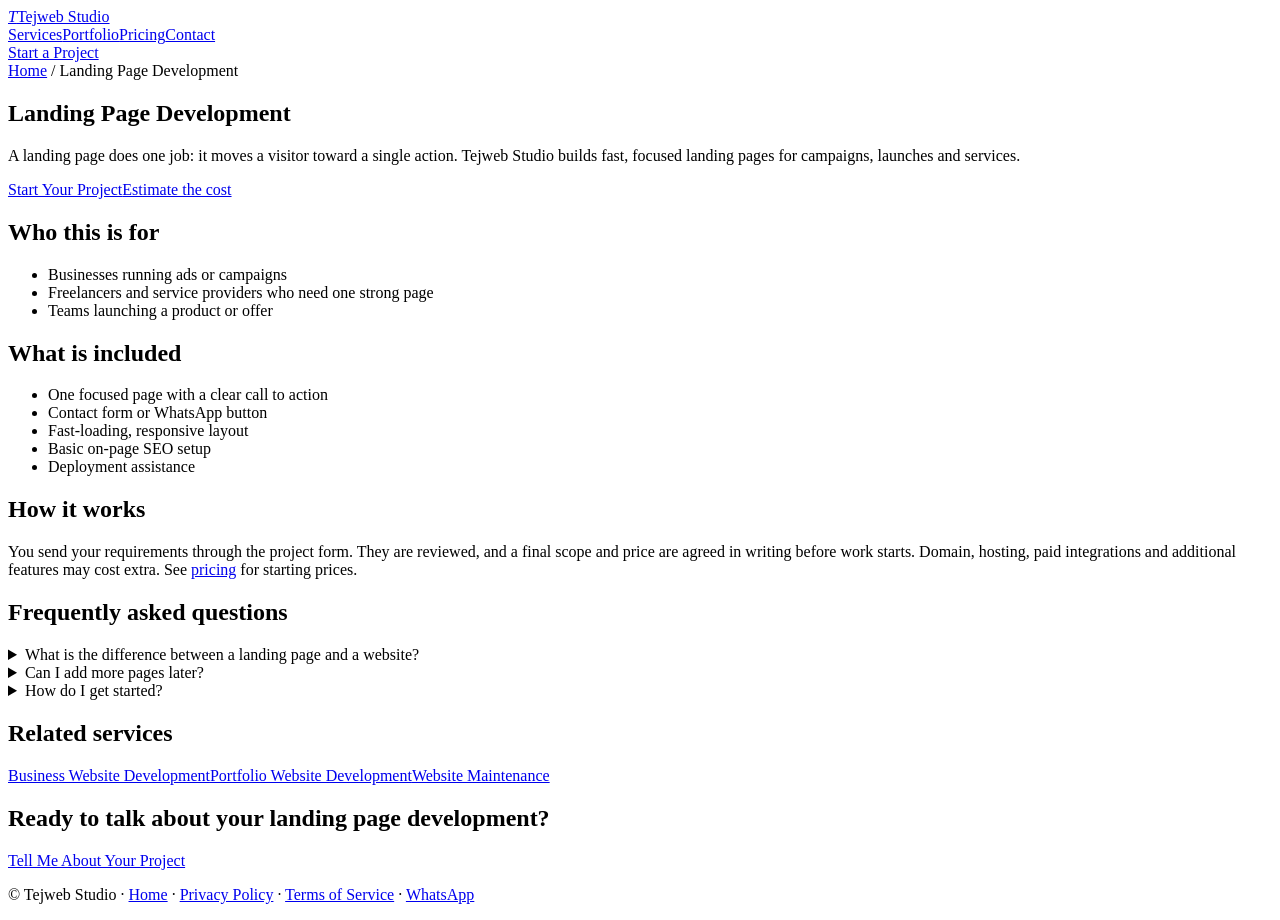
==== commit 21c49bb3: "Add files via upload" ====
--- a/index.html
+++ b/index.html
@@ -1,441 +1,16 @@
 <!DOCTYPE html>
-<html lang="en">
-<head>
-<meta charset="utf-8">
-<meta name="viewport" content="width=device-width, initial-scale=1, viewport-fit=cover">
-<title>Tejweb Studio | Websites Built to Convert</title>
-<meta name="description" content="Tejweb Studio designs and develops modern, responsive websites for businesses. See pricing, estimate your cost and send your project requirements.">
-<link rel="canonical" href="https://tejwebstudio.netlify.app/">
-<meta property="og:type" content="website"><meta property="og:site_name" content="Tejweb Studio"><meta property="og:title" content="Tejweb Studio | Websites Built to Convert"><meta property="og:description" content="Modern, responsive websites for businesses. Pricing, cost estimator and project inquiry form."><meta property="og:url" content="https://tejwebstudio.netlify.app/"><meta name="twitter:card" content="summary">
-<script type="application/ld+json">{"@context":"https://schema.org","@type":"ProfessionalService","name":"Tejweb Studio","url":"https://tejwebstudio.netlify.app/","description":"Web design and development studio run by Tejpratap.","telephone":"+917595986787","areaServed":"IN"}</script>
-<link rel="preconnect" href="https://fonts.googleapis.com">
-<link href="https://fonts.googleapis.com/css2?family=Space+Grotesk:wght@500;700&family=Inter:wght@400;500;600&display=swap" rel="stylesheet">
-<style>
-:root{--bg:#080B14;--bg2:#111827;--fg:#fff;--mut:#94A3B8;--line:rgba(255,255,255,.1);--card:rgba(255,255,255,.04);--v:#8b5cf6;--v2:#6d28d9;--b:#22D3EE;--grad:linear-gradient(120deg,#8b5cf6,#22d3ee);--ok:#34d399;--err:#f87171;
-box-sizing:border-box;padding-top:env(safe-area-inset-top,0px);padding-bottom:env(safe-area-inset-bottom,0px)}
-:root[data-theme="dark"]{--bg:#000}
-html{scroll-padding-top:calc(env(safe-area-inset-top,0px) + 76px);scroll-behavior:smooth}
-*,*:before,*:after{box-sizing:border-box}
-body{margin:0;background:var(--bg);color:var(--fg);font:400 16px/1.6 "Inter",system-ui,sans-serif;overflow-x:hidden}
-h1,h2,h3{font-family:"Space Grotesk","Inter",sans-serif;line-height:1.05;margin:0;letter-spacing:-.02em}
-h1{font-size:clamp(2.6rem,9vw,5.6rem);font-weight:800}
-h2{font-size:clamp(1.9rem,5vw,3.2rem);font-weight:700}
-h3{font-size:1.25rem;font-weight:700}
-p{margin:0;color:var(--mut)}
-a{color:inherit;text-decoration:none}
-:focus-visible{outline:2px solid var(--b);outline-offset:3px;border-radius:6px}
-.wrap{max-width:1180px;margin:0 auto;padding:0 20px}
-section{padding:72px 0}
-.btn{display:inline-flex;align-items:center;justify-content:center;gap:8px;padding:13px 22px;border-radius:999px;border:1px solid var(--line);background:var(--card);color:var(--fg);font:600 15px "Inter",sans-serif;cursor:pointer;transition:transform .2s,box-shadow .2s,border-color .2s}
-.btn:hover{transform:translateY(-2px);border-color:var(--b)}
-.btn.pri{background:var(--grad);border:0;box-shadow:0 8px 30px -8px rgba(109,40,217,.8)}
-.btn[disabled],.btn[aria-disabled=true]{opacity:.45;cursor:not-allowed;transform:none}
-.glass{background:var(--card);border:1px solid var(--line);border-radius:22px;backdrop-filter:blur(14px)}
-/* nav */
-header{position:fixed;top:0;left:0;right:0;z-index:50;padding-top:env(safe-area-inset-top,0px);transition:background .3s,border-color .3s;border-bottom:1px solid transparent}
-header.sc{background:rgba(0,0,0,.72);backdrop-filter:blur(16px);border-color:var(--line)}
-nav{display:flex;align-items:center;justify-content:space-between;height:68px}
-.logo{display:flex;align-items:center;gap:10px;font:800 1.15rem "Space Grotesk",sans-serif}
-.logo i{width:30px;height:30px;border-radius:9px;background:var(--grad);display:grid;place-items:center;font-style:normal;font-size:.95rem}
-.links{display:none;gap:26px;color:var(--mut);font-weight:500}
-.links a:hover{color:var(--fg)}
-.burger{background:none;border:1px solid var(--line);color:var(--fg);border-radius:12px;width:44px;height:44px;font-size:20px;cursor:pointer}
-.menu{display:none;flex-direction:column;gap:4px;padding:8px 20px 20px;background:rgba(0,0,0,.95)}
-.menu.open{display:flex}
-.menu a{padding:12px 0;border-bottom:1px solid var(--line);font-weight:500}
-.navcta{display:none}
-@media(min-width:900px){.links{display:flex}.burger,.menu{display:none!important}.navcta{display:inline-flex}}
-/* hero */
-.hero{position:relative;padding:150px 0 90px;overflow:hidden;min-height:92vh;display:flex;align-items:center}
-.orb{position:absolute;border-radius:50%;filter:blur(90px);opacity:.5;animation:float 14s ease-in-out infinite alternate}
-.o1{width:420px;height:420px;background:var(--v2);top:-80px;right:-120px}
-.o2{width:340px;height:340px;background:#1d6bd8;bottom:-60px;left:-100px;animation-delay:-6s}
-@keyframes float{to{transform:translate(40px,30px) scale(1.12)}}
-.grid{position:absolute;inset:0;background-image:linear-gradient(var(--line) 1px,transparent 1px),linear-gradient(90deg,var(--line) 1px,transparent 1px);background-size:56px 56px;mask-image:radial-gradient(ellipse at 50% 30%,#000 10%,transparent 70%);opacity:.5}
-.hero .wrap{position:relative}
-.tag{display:inline-block;padding:7px 14px;border:1px solid var(--line);border-radius:999px;color:var(--mut);font-size:.88rem;margin-bottom:22px}
-.grad{background:var(--grad);-webkit-background-clip:text;background-clip:text;color:transparent}
-.hero p.lead{max-width:560px;font-size:1.15rem;margin:24px 0 32px}
-.row{display:flex;flex-wrap:wrap;gap:12px}
-.in{animation:rise .9s cubic-bezier(.2,.7,.2,1) both}.in2{animation-delay:.12s}.in3{animation-delay:.24s}
-@keyframes rise{from{opacity:0;transform:translateY(24px)}}
-/* stats */
-.stats{display:grid;grid-template-columns:repeat(2,1fr);gap:12px}
-.stat{padding:22px}
-.stat b{display:block;font:800 2rem "Space Grotesk",sans-serif}
-.stat span{color:var(--mut);font-size:.9rem}
-.note{font-size:.85rem;margin-top:14px}
-@media(min-width:800px){.stats{grid-template-columns:repeat(4,1fr)}}
-/* section head */
-.head{margin-bottom:36px;max-width:640px}.head p{margin-top:14px}
-/* services */
-.svc{display:grid;gap:14px;grid-template-columns:1fr}
-.svc .glass{padding:24px;transition:border-color .25s,transform .25s}
-.svc .glass:hover{border-color:var(--v);transform:translateY(-3px)}
-.svc .ic{width:42px;height:42px;border-radius:12px;background:var(--grad);display:grid;place-items:center;margin-bottom:16px;font-size:20px}
-.svc small{display:block;margin-top:14px;color:var(--b)}
-@media(min-width:640px){.svc{grid-template-columns:repeat(2,1fr)}}
-@media(min-width:1000px){.svc{grid-template-columns:repeat(4,1fr)}}
-/* portfolio */
-.tools{display:flex;flex-direction:column;gap:12px;margin-bottom:24px}
-.chips{display:flex;gap:8px;overflow-x:auto;padding-bottom:4px;scrollbar-width:none}
-.chip{white-space:nowrap;padding:9px 16px;border-radius:999px;border:1px solid var(--line);background:none;color:var(--mut);font:500 14px "Inter",sans-serif;cursor:pointer;transition:.2s}
-.chip[aria-pressed=true]{background:var(--grad);border-color:transparent;color:#fff}
-input,select,textarea{width:100%;background:rgba(255,255,255,.05);border:1px solid var(--line);border-radius:14px;color:var(--fg);padding:13px 15px;font:400 16px "Inter",sans-serif}
-input::placeholder,textarea::placeholder{color:#6e6e86}
-select option{background:#111}
-.pg{display:grid;gap:18px;grid-template-columns:1fr}
-@media(min-width:700px){.pg{grid-template-columns:repeat(2,1fr)}.tools{flex-direction:row;align-items:center;justify-content:space-between}.tools input{max-width:280px}}
-@media(min-width:1000px){.pg{grid-template-columns:repeat(3,1fr)}}
-.card{overflow:hidden;display:flex;flex-direction:column;transition:transform .3s,border-color .3s}
-.card:hover{transform:translateY(-5px);border-color:var(--b)}
-.thumb{aspect-ratio:16/10;display:grid;place-items:center;font:800 2.6rem "Space Grotesk",sans-serif;position:relative}
-.demo{position:absolute;top:12px;left:12px;background:rgba(0,0,0,.7);border:1px solid #f5c542;color:#f5c542;border-radius:999px;font:600 12px "Inter",sans-serif;padding:4px 10px}
-.cb{padding:20px;display:flex;flex-direction:column;gap:10px;flex:1}
-.cat{color:var(--b);font-size:.85rem;font-weight:600}
-.tech{display:flex;flex-wrap:wrap;gap:6px}.tech span{font-size:.78rem;padding:3px 9px;border-radius:999px;border:1px solid var(--line);color:var(--mut)}
-.cb .row{margin-top:auto;padding-top:8px}.cb .btn{padding:10px 16px;font-size:14px}
-.empty{padding:40px;text-align:center;grid-column:1/-1}
-/* process */
-.steps{display:grid;gap:12px;counter-reset:s}
-.steps div{padding:20px 20px 20px 64px;position:relative;counter-increment:s}
-.steps div:before{content:counter(s);position:absolute;left:18px;top:18px;width:30px;height:30px;border-radius:50%;background:var(--grad);display:grid;place-items:center;font-weight:700;font-size:.9rem}
-.steps h3{margin-bottom:4px;font-size:1.05rem}
-@media(min-width:800px){.steps{grid-template-columns:repeat(3,1fr)}}
-/* about/contact */
-.two{display:grid;gap:32px}
-@media(min-width:850px){.two{grid-template-columns:1fr 1fr;align-items:start}}
-.pf{aspect-ratio:1;border-radius:26px;background:var(--grad);display:grid;place-items:center;font:800 5rem "Space Grotesk",sans-serif;max-width:360px;position:relative;overflow:hidden}
-.pf small{position:absolute;bottom:12px;left:14px;font:500 12px "Inter";opacity:.85}
-img.pf{display:block;width:100%;height:auto;aspect-ratio:4/5;object-fit:cover;object-position:50% 15%;border:1px solid var(--line)}
-.cl{display:flex;flex-direction:column;gap:12px;margin-top:20px}
-.cl a{padding:14px 18px;display:block}.cl a:hover{border-color:var(--v)}
-.cta{text-align:center;padding:60px 20px;border-radius:28px;background:radial-gradient(ellipse at top,rgba(139,92,246,.35),transparent 70%),var(--card);border:1px solid var(--line)}
-.cta h2{max-width:640px;margin:0 auto 24px}
-/* footer */
-footer{border-top:1px solid var(--line);padding:56px 0 36px;background:var(--bg2)}
-.fg{display:grid;gap:28px}
-@media(min-width:800px){.fg{grid-template-columns:2fr 1fr 1fr 1fr}}
-footer h4{margin:0 0 12px;font-size:.95rem}
-footer li{list-style:none;margin-bottom:8px;color:var(--mut)}footer ul{padding:0;margin:0}
-footer a:hover{color:var(--fg)}
-.copy{margin-top:36px;padding-top:20px;border-top:1px solid var(--line);display:flex;flex-wrap:wrap;gap:12px;justify-content:space-between;color:var(--mut);font-size:.88rem}
-/* form */
-.form{max-width:760px;margin:0 auto;padding:130px 20px 70px}
-.banner{border:1px solid #f5c542;color:#f5c542;border-radius:14px;padding:12px 16px;font-size:.9rem;margin:20px 0}
-.prog{display:flex;gap:6px;margin:24px 0}.prog i{flex:1;height:4px;border-radius:4px;background:var(--line);transition:.4s}.prog i.on{background:var(--grad)}
-.fp{padding:24px}
-.f{display:grid;gap:16px}
-@media(min-width:640px){.f.c2{grid-template-columns:1fr 1fr}.f .full{grid-column:1/-1}}
-label{display:block;font-weight:500;font-size:.92rem;margin-bottom:6px}
-.er{color:var(--err);font-size:.82rem;margin-top:5px;min-height:0}
-[aria-invalid=true]{border-color:var(--err)}
-.fn{display:flex;justify-content:space-between;gap:12px;margin-top:24px}
-.sum dl{margin:0;display:grid;gap:10px}.sum dt{color:var(--mut);font-size:.82rem}.sum dd{margin:0 0 4px}
-.sumb{padding:16px;margin-bottom:12px}
-.ck{display:flex;gap:10px;align-items:flex-start}.ck input{width:20px;margin-top:3px}.ck label{margin:0;color:var(--mut)}
-.ok{text-align:center;padding:50px 20px}
-.ok .big{font-size:3rem;color:var(--ok)}
-/* dialog */
-dialog{background:#0d0d14;color:var(--fg);border:1px solid var(--line);border-radius:22px;padding:28px;max-width:520px;width:calc(100% - 32px)}
-dialog::backdrop{background:rgba(0,0,0,.7);backdrop-filter:blur(4px)}
-dialog p{margin:10px 0}
-.hide{display:none!important}
-@media(prefers-color-scheme:dark){:root:not([data-theme="light"]){color-scheme:dark}}
-@media(prefers-reduced-motion:reduce){*,*:before,*:after{animation:none!important;transition:none!important;scroll-behavior:auto!important}}
-.bl{margin:0;padding-left:18px;color:var(--mut);font-size:.9rem}.bl li{margin-bottom:4px}
-.svc .btn{padding:9px 14px;font-size:13px;min-height:40px}
-.plans{display:grid;gap:16px}@media(min-width:900px){.plans{grid-template-columns:repeat(3,1fr)}}
-.plan{padding:26px;display:flex;flex-direction:column;gap:14px}.plan.pop{border-color:var(--v);box-shadow:0 0 40px -12px rgba(139,92,246,.6)}.plan .btn{margin-top:auto}
-.price b{font:800 2rem "Space Grotesk",sans-serif;display:block}
-.cq{display:flex;flex-wrap:wrap;gap:14px;align-items:center;justify-content:space-between;padding:22px;margin-top:20px}
-.calc{display:grid;gap:16px}@media(min-width:900px){.calc{grid-template-columns:1.2fr 1fr}}
-.cp{padding:22px}fieldset{border:0;padding:0;margin:0}legend{font-weight:500;font-size:.9rem;margin-bottom:8px;padding:0}
-.ck2{display:flex;gap:10px;align-items:center;margin:0 0 8px;color:var(--fg);font-weight:400}.ck2 input{width:20px;height:20px}.ck2 span{color:var(--mut);margin-left:auto;font-size:.85rem}
-.ln{display:flex;justify-content:space-between;gap:12px;padding:8px 0;border-bottom:1px solid var(--line);font-size:.92rem}
-.tot{font:800 2rem "Space Grotesk",sans-serif;margin:14px 0 4px}
-details.glass{padding:16px 20px;margin-bottom:10px}summary{cursor:pointer;font-weight:600;list-style:none}summary::-webkit-details-marker{display:none}summary:after{content:"+";float:right;color:var(--b)}details[open] summary:after{content:"–"}details p{margin-top:10px}
-.links a[aria-current=true],.menu a[aria-current=true]{color:#fff;box-shadow:inset 0 -2px 0 var(--v)}
-#stats{grid-template-columns:repeat(2,1fr)}@media(min-width:800px){#stats{grid-template-columns:repeat(3,1fr)}}
-.lg h1{font-size:clamp(1.8rem,5vw,2.8rem)}.lg h3{margin:22px 0 6px}.lg p{margin-top:6px}
-</style>
-</head>
-<body>
-<header id="hd"><div class="wrap"><nav aria-label="Main">
-<a class="logo" href="#/" aria-label="Tejweb Studio home"><i>T</i>Tejweb Studio</a>
-<div class="links"><a href="#/" data-nav="top">Home</a><a href="#/services" data-nav="services">Services</a><a href="#/portfolio" data-nav="portfolio">Portfolio</a><a href="#/pricing" data-nav="pricing">Pricing</a><a href="#/about" data-nav="about">About</a><a href="#/contact" data-nav="contact">Contact</a></div>
-<a class="btn pri navcta" href="#/start-project">Start a Project</a>
-<button class="burger" id="bg" aria-label="Open menu" aria-expanded="false" aria-controls="mn">☰</button>
-</nav></div>
-<div class="menu" id="mn"><a href="#/" data-nav="top">Home</a><a href="#/services" data-nav="services">Services</a><a href="#/portfolio" data-nav="portfolio">Portfolio</a><a href="#/pricing" data-nav="pricing">Pricing</a><a href="#/about" data-nav="about">About</a><a href="#/contact" data-nav="contact">Contact</a><a class="btn pri" href="#/start-project" style="margin-top:12px">Start a Project</a></div>
-</header>
-
-<main id="site">
-<div class="hero" id="top"><div class="orb o1"></div><div class="orb o2"></div><div class="grid"></div>
-<div class="wrap">
-<span class="tag in">Independent Web Developer · Creative Developer · Digital Solutions</span>
-<h1 class="in in2">Turning Your Ideas Into <span class="grad">Powerful Digital Experiences.</span></h1>
-<p class="lead in in3">We design and develop modern, responsive, and high-performance websites that help businesses build their online presence and grow.</p>
-<div class="row in in3"><a class="btn pri" href="#/start-project">Start Your Project</a><a class="btn" href="#/portfolio">Explore Our Work</a></div><p class="in in3" style="margin-top:26px;font-size:.9rem">Responsive design · Fast-loading pages · SEO-friendly setup · WhatsApp-ready</p>
-</div></div>
-
-<section id="trust"><div class="wrap"><div class="head"><h2>Why Tejweb Studio</h2></div><div class="stats" id="stats"></div></div></section>
-
-<section id="portfolio"><div class="wrap">
-<div class="head"><h2>Selected work</h2><p>Websites built for real businesses. Only projects marked public by the studio appear here.</p></div>
-<div class="banner" id="demobanner">Development preview: every project below is a <b>demo placeholder</b>, not a real client. Real projects will replace these once they are added.</div>
-<div class="tools"><div class="chips" id="chips" role="group" aria-label="Filter by category"></div>
-<input type="search" id="q" placeholder="Search projects" aria-label="Search projects"></div>
-<div class="pg" id="pg" aria-live="polite"></div>
-<div class="row" style="justify-content:center;margin-top:26px"><button class="btn hide" id="more">Load more</button></div>
-</div></section>
-
-<section id="services"><div class="wrap">
-<div class="head"><h2>What I build</h2><p>From a single landing page to a custom web application. See Pricing for starting prices.</p></div>
-<div class="svc" id="svc"></div>
-</div></section>
-
-<section id="process"><div class="wrap">
-<div class="head"><h2>How we work together</h2></div>
-<div class="steps" id="steps"></div>
-</div></section>
-
-<section id="pricing"><div class="wrap">
-<div class="head"><h2>Simple, transparent pricing</h2><p id="pnote"></p></div>
-<div class="plans" id="plans" aria-live="polite"></div>
-<h3 style="margin:40px 0 14px">Compare packages</h3><div class="glass tw" id="cmp"></div>
-<div class="glass cq"><div><h3>Need something different?</h3><p>Describe your project and get a custom quote. Or <a href="#/calculator" style="text-decoration:underline">try the cost calculator</a>.</p></div><button class="btn pri" data-plan="Custom Quote">Get a Custom Quote</button></div>
-<p class="note">Domain, hosting, paid integrations, maintenance and additional features may cost extra. No payments are taken on this website.</p>
-</div></section>
-<section id="calculator"><div class="wrap"><div class="head"><h2>Estimate your website cost</h2><p id="cnote"></p></div><div class="calc" id="calc"></div></div></section>
-<section id="about"><div class="wrap two">
-<div><img class="pf" src="[data-uri]" width="720" height="942" alt="Tejpratap, founder of Tejweb Studio" loading="lazy"></div>
-<div><h2>Hi, I'm Tejpratap.</h2>
-<p style="margin-top:18px">I'm the developer behind Tejweb Studio. I work directly with founders and small teams, so you talk to the person writing your code.</p>
-<p style="margin-top:14px">Every project starts with your business goals, then moves through design, development and testing before launch. I stay available after handover for maintenance and improvements.</p>
-<p class="note">Placeholder bio. Edit this text in the page source for now. No qualifications or client results are claimed here.</p></div>
-</div></section>
-
-<section id="testi" class="hide"><div class="wrap"><div class="head"><h2>What clients say</h2></div><div class="svc" id="tl"></div></div></section>
-<section id="faq"><div class="wrap"><div class="head"><h2>Frequently asked questions</h2><p>Answers are general and can be changed by the studio. Final terms are agreed in your quote.</p></div><div id="fl"></div></div></section>
-<section id="contact"><div class="wrap two">
-<div><h2>Let's talk about your website</h2><p style="margin-top:14px">Prefer a detailed brief? Use the project form. For quick questions, reach out directly.</p>
-<div class="cl"><a class="glass" href="#/start-project"><b>Start a project</b><br><span style="color:var(--mut)">Six-step inquiry form</span></a>
-<a class="glass" data-wa href="https://wa.me/917595986787" target="_blank" rel="noopener noreferrer"><b>WhatsApp</b><br><span style="color:var(--mut)">+91 75959 86787</span></a><a class="glass" href="tel:+917595986787"><b>Call</b><br><span style="color:var(--mut)">+91 75959 86787</span></a><div class="glass" id="emailbox" style="padding:14px 18px"><b>Email</b><br><span style="color:var(--mut)">Not added yet. Use WhatsApp or the form.</span></div></div></div>
-<div><form class="glass fp f c2" id="cf" novalidate><h3 class="full">Send a quick message</h3>
-<div><label for="cn">Name *</label><input id="cn" autocomplete="name"></div><div><label for="ce">Email *</label><input id="ce" type="email" autocomplete="email"></div>
-<div class="full"><label for="cp">WhatsApp number *</label><input id="cp" type="tel" autocomplete="tel" placeholder="+91 98765 43210"></div>
-<div class="full"><label for="cm">Message *</label><textarea id="cm" rows="3"></textarea></div>
-<div class="ck full"><input type="checkbox" id="cc"><label for="cc">I agree to be contacted about this message. See the <a href="#/privacy" style="text-decoration:underline">Privacy Policy</a>.</label></div>
-<div class="er full" id="cerr" role="alert"></div><button class="btn pri full" id="csb">Send message</button></form>
-<div class="cta" style="margin-top:20px"><h2>Have an Idea? Let's Build Something Great.</h2><a class="btn pri" href="#/start-project">Tell Me About Your Project</a></div></div>
-</div></section>
-</main>
-
-<main id="formview" class="hide"><div class="form">
-<h1 style="font-size:clamp(2rem,6vw,3.2rem)">Start a project</h1>
-<p style="margin-top:10px">Tell me about your website. It takes about three minutes.</p>
-<div class="banner" id="fb">Your inquiry is stored securely in the studio database. Please do not include passwords or payment details.</div>
-<div class="prog" id="prog"></div>
-<div class="glass fp" id="fpanel"></div>
-</div></main>
-
-<main id="legalview" class="hide"><div class="form" id="legalbody"></div></main>
-<footer><div class="wrap"><div class="fg">
-<div><a class="logo" href="#/"><i>T</i>Tejweb Studio</a><p style="margin-top:14px;max-width:320px">Fast, thoughtfully designed websites for ambitious brands.</p></div>
-<div><h4>Navigate</h4><ul><li><a href="#/">Home</a></li><li><a href="#/portfolio">Portfolio</a></li><li><a href="#/about">About</a></li><li><a href="#/contact">Contact</a></li></ul></div>
-<div><h4>Services</h4><ul><li><a href="#/services">Business websites</a></li><li><a href="#/services">E-commerce</a></li><li><a href="#/services">Web applications</a></li></ul></div>
-<div><h4>Connect</h4><ul><li><a data-wa href="https://wa.me/917595986787" target="_blank" rel="noopener noreferrer">WhatsApp: +91 75959 86787</a></li><li><a href="tel:+917595986787">Call: +91 75959 86787</a></li><li id="femail">Email: not added yet</li><li id="soc">Social links: not added yet</li><li><a href="#/start-project">Start a project</a></li></ul></div>
-</div>
-<div class="copy"><span>© <span id="yr"></span> Tejweb Studio. All rights reserved.</span><span><a href="#/privacy">Privacy Policy</a> · <a href="#/terms">Terms of Service</a> · <a href="#/refunds">Refund Policy</a></span></div></div></footer>
-
-<dialog id="dlg"><h3 id="dt"></h3><p id="dd"></p><p style="color:var(--mut)" id="dm"></p><div class="row" style="margin-top:18px"><button class="btn pri hide" id="dgo">Start project</button><button class="btn" id="dx">Close</button></div></dialog>
-
-<script>
-/* ---- Data ---- */
-const SUPABASE_URL="https://ceqmbxgwfjkcemzfoime.supabase.co",SUPABASE_KEY="sb_publishable_o6dFIDAWK-tobr1W81a7DQ_zSHpFEbe";
-const CONFIG={brand:"Tejweb Studio",stats:{projects:null,clients:null,years:null},demoMode:true};
-const CATS=["Business","E-commerce","Portfolio","Restaurant","Real Estate","Web Applications"];
-const PROJECTS=[
-{slug:"demo-harbor-co",name:"Harbor & Co. (demo)",cat:"Business",d:"A sample site for a fictional consultancy with service pages and a booking flow.",t:["HTML","CSS","JavaScript"],c:["#6d28d9","#22d3ee"],live:null,featured:1,demo:1},
-{slug:"demo-lumen-store",name:"Lumen Goods (demo)",cat:"E-commerce",d:"A sample storefront with product filtering, cart and checkout layout.",t:["Next.js","Postgres"],c:["#22d3ee","#0b3d91"],live:null,featured:1,demo:1},
-{slug:"demo-aria-studio",name:"Aria Portfolio (demo)",cat:"Portfolio",d:"A sample photographer portfolio with a full-bleed gallery.",t:["React","Framer Motion"],c:["#a855f7","#4c1d95"],live:null,featured:0,demo:1},
-{slug:"demo-saffron",name:"Saffron Table (demo)",cat:"Restaurant",d:"A sample restaurant site with menu, hours and WhatsApp ordering link.",t:["HTML","CSS"],c:["#f97316","#7c3aed"],live:null,featured:1,demo:1},
-{slug:"demo-estate-nest",name:"Estate Nest (demo)",cat:"Real Estate",d:"A sample property listing site with enquiry forms.",t:["Next.js","Supabase"],c:["#10b981","#6d28d9"],live:null,featured:0,demo:1},
-{slug:"demo-metricly",name:"Metricly (demo)",cat:"Web Applications",d:"A sample analytics dashboard with authentication.",t:["TypeScript","Supabase"],c:["#7c3aed","#0891b2"],live:null,featured:0,demo:1}];
-const SERVICES=[
-["🏢","Business Website Development","Credible company sites that turn visitors into enquiries.",["Clear service pages","Contact and WhatsApp ready","Mobile-first layout"],"Business Website"],
-["🛒","E-commerce Website Development","Online stores with catalogue and checkout layouts.",["Product pages","Cart and checkout flow","Room to grow"],"E-commerce Website"],
-["🚀","Landing Page Design","One focused page built around a single action.",["Fast loading","Clear call to action","Easy to improve later"],"Landing Page"],
-["🎨","Portfolio Website Development","Showcase sites for creatives and professionals.",["Project galleries","Personal branding","Easy to update"],"Portfolio Website"],
-["🍽","Restaurant Website Development","Menus, location and contact details that bring in diners.",["Menu presentation","Location and hours","WhatsApp contact links"],"Restaurant Website"],
-["🏠","Real Estate Website Development","Property listings and enquiry capture.",["Listing layouts","Enquiry forms","Location details"],"Real Estate Website"],
-["⚙️","Custom Web Applications","Dashboards, portals and tools built around your workflow.",["Secure logins","Database-backed","Built to your scope"],"Custom Web Application"],
-["🔄","Website Redesign","Modernise an outdated site without starting from zero.",["Fresh visual design","Better mobile experience","Useful content kept"],"Other"],
-["🛠","Website Maintenance","Updates, fixes and monitoring after launch.",["Content updates","Bug fixes","Plan agreed in advance"],"Other"],
-["🔍","SEO-Friendly Website Setup","Clean structure and metadata that search engines can read.",["Semantic markup","Titles and descriptions","Fast, accessible pages"],"Other"]];
-const STEPS=[["Project Discovery","We talk through your business, audience and goals."],["Requirement Analysis","Scope, pages, features and timeline are written down."],["UI/UX Design","Layouts and styling you review before development."],["Development","Clean, responsive code built to the approved design."],["Testing and Optimization","Device, speed and accessibility checks."],["Deployment","Your site goes live, with deployment help."],["Post-launch Support","Help after launch, according to the agreed plan."]];
-const $=s=>document.querySelector(s),esc=s=>String(s).replace(/[&<>"']/g,c=>({"&":"&amp;","<":"&lt;",">":"&gt;",'"':"&quot;","'":"&#39;"}[c]));
-
-/* ---- Render static sections ---- */
-$("#yr").textContent=new Date().getFullYear();
-const tech=new Set(PROJECTS.flatMap(p=>p.t));
-const S=CONFIG.stats,val=v=>v==null?"—":v;
-$("#stats").innerHTML=[["Custom development","Built around your business, not a template."],["Responsive design","Looks right on phones, tablets and desktops."],["Clear communication","You know what is happening at each stage."],["Transparent pricing","Starting prices and an estimator, with extras explained."],["Performance-focused","Lightweight pages that load quickly."],["Post-launch support","Help after launch, per the agreed plan."]].map(([a,b])=>`<div class="glass stat"><b style="font-size:1.05rem">${a}</b><span>${b}</span></div>`).join("");
-$("#svc").innerHTML=SERVICES.map((s,i)=>`<article class="glass"><div class="ic" aria-hidden="true">${s[0]}</div><h3>${s[1]}</h3><p style="margin:8px 0 12px">${s[2]}</p><ul class="bl">${s[3].map(b=>`<li>${b}</li>`).join("")}</ul><div class="row" style="margin-top:16px"><button class="btn" data-sv="${i}" data-a="more">Learn More</button><button class="btn pri" data-sv="${i}" data-a="go">Start Project</button></div></article>`).join("");
-$("#steps").innerHTML=STEPS.map(s=>`<div class="glass"><h3>${s[0]}</h3><p>${s[1]}</p></div>`).join("");
-
-/* ---- Portfolio ---- */
-let cat="All",term="",shown=6;
-$("#chips").innerHTML=["All",...CATS].map(c=>`<button class="chip" aria-pressed="${c==="All"}" data-c="${c}">${c}</button>`).join("");
-$("#chips").onclick=e=>{const b=e.target.closest(".chip");if(!b)return;cat=b.dataset.c;shown=6;document.querySelectorAll(".chip").forEach(x=>x.setAttribute("aria-pressed",x===b));draw()};
-$("#q").oninput=e=>{term=e.target.value.toLowerCase();shown=6;draw()};
-$("#more").onclick=()=>{shown+=6;draw()};
-function draw(){
- const list=PROJECTS.filter(p=>(cat==="All"||p.cat===cat)&&p.name.toLowerCase().includes(term)).sort((a,b)=>b.featured-a.featured);
- $("#pg").innerHTML=list.length?list.slice(0,shown).map(p=>`<article class="glass card"><div class="thumb" style="background:linear-gradient(135deg,${p.c[0]},${p.c[1]})" role="img" aria-label="${esc(p.name)} thumbnail">${esc(p.name[0])}${p.demo?'<span class="demo">Demo project</span>':""}</div><div class="cb"><span class="cat">${p.cat}</span><h3>${esc(p.name)}</h3><p>${esc(p.d)}</p><div class="tech">${p.t.map(t=>`<span>${t}</span>`).join("")}</div><div class="row"><button class="btn" data-s="${p.slug}">Project Details</button>${p.live?`<a class="btn" href="${p.live}" target="_blank" rel="noopener noreferrer">Live Demo</a>`:'<button class="btn" disabled>Live Demo unavailable</button>'}</div></div></article>`).join(""):`<div class="glass empty"><h3>No projects found</h3><p style="margin-top:8px">Try a different category or search term.</p></div>`;
- $("#more").classList.toggle("hide",list.length<=shown);
-}
-$("#pg").onclick=e=>{const b=e.target.closest("[data-s]");if(!b)return;const p=PROJECTS.find(x=>x.slug===b.dataset.s);$("#dgo").classList.add("hide");$("#dt").textContent=p.name;$("#dd").textContent=p.d;$("#dm").textContent="Demo placeholder, not a real client project. Real case studies will appear here once projects are added.";$("#dlg").showModal()};
-$("#dx").onclick=()=>$("#dlg").close();
-draw();
-
-/* ---- Nav ---- */
-const hd=$("#hd"),bg=$("#bg"),mn=$("#mn");
-addEventListener("scroll",()=>hd.classList.toggle("sc",scrollY>20),{passive:true});
-bg.onclick=()=>{const o=mn.classList.toggle("open");bg.setAttribute("aria-expanded",o);bg.textContent=o?"✕":"☰"};
-mn.onclick=e=>{if(e.target.closest("a")){mn.classList.remove("open");bg.textContent="☰";bg.setAttribute("aria-expanded",false)}};
-
-/* ---- Site config (Supabase site_config, public read) ---- */
-const FAQ_DEFAULT=[["How long does website development take?","It depends on scope. Small sites can take days, larger ones weeks. You get a timeline with your quote."],["What information do I need to provide?","Business details, any logo and content you have, sites you like, and the features you need. We can help fill gaps."],["Are domain and hosting included?","Not by default. They are separate costs, and we can help you choose and set them up."],["Can I request changes during development?","Yes. Reasonable changes within the agreed scope are welcome. Larger changes may affect cost and timeline."],["Will my website work on mobile devices?","Yes. Sites are built mobile-first and checked on phone, tablet and desktop screens."],["Can I update my website later?","Yes. We can build it so you can edit content yourself, or you can ask us to make updates."],["Do you provide maintenance?","Yes, as an optional extra. The plan and price are agreed before it starts."],["How do payments work?","Payment terms are agreed in the project quote before work begins. This website does not process payments."],["Will I own my website and source code?","Ownership and handover terms are agreed in writing before the project starts."],["Can I request custom functionality?","Yes. Describe what you need in the inquiry form and you will receive a custom quote."]];
-let CFG={pricing:null,calculator:null,contact:null,testimonials:[],faqs:[]},cfgState="loading",dgoA=()=>{};
-const inr=n=>"₹"+Number(n).toLocaleString("en-IN");
-const wa=m=>`https://wa.me/${(CFG.contact&&CFG.contact.whatsapp)||"917595986787"}${m?"?text="+encodeURIComponent(m):""}`;
-async function loadCfg(){try{const r=await fetch(SUPABASE_URL+"/rest/v1/site_config?select=key,value",{headers:{apikey:SUPABASE_KEY}});if(!r.ok)throw 0;(await r.json()).forEach(x=>CFG[x.key]=x.value);cfgState="ok"}catch(e){cfgState="error"}renderDyn();drawCalc()}
-function renderDyn(){
- const P=CFG.pricing,pe=$("#plans");
- if(!P){pe.innerHTML=cfgState==="loading"?'<div class="glass empty">Loading pricing…</div>':'<div class="glass empty"><h3>Pricing unavailable</h3><p style="margin-top:8px">Please refresh, or ask for a quote on WhatsApp.</p></div>';$("#cmp").innerHTML=""}
- else{$("#pnote").textContent=P.note||"";
-  pe.innerHTML=P.plans.map(p=>`<article class="glass plan${p.popular?" pop":""}"><h3>${esc(p.name)}</h3><p>${esc(p.tag||"")}</p><div class="price">Starting at <b>${inr(p.price)}</b></div><ul class="bl">${p.includes.map(i=>`<li>${esc(i)}</li>`).join("")}</ul><button class="btn pri" data-plan="${esc(p.name)}">Choose Plan</button></article>`).join("");
-  const rows=[...new Set(P.plans.flatMap(p=>p.includes))];
-  $("#cmp").innerHTML=`<table><thead><tr><th>Feature</th>${P.plans.map(p=>`<th>${esc(p.name)}</th>`).join("")}</tr></thead><tbody>${rows.map(r=>`<tr><td>${esc(r)}</td>${P.plans.map(p=>`<td>${p.includes.includes(r)?'<span style="color:var(--ok)" aria-label="Included">✓</span>':'<span style="color:var(--mut)" aria-label="Not listed">—</span>'}</td>`).join("")}</tr>`).join("")}</tbody></table>`}
- const F=CFG.faqs&&CFG.faqs.length?CFG.faqs.map(x=>[x.q,x.a]):FAQ_DEFAULT;
- $("#fl").innerHTML=F.map(([q,a])=>`<details class="glass"><summary>${esc(q)}</summary><p>${esc(a)}</p></details>`).join("");
- const T=CFG.testimonials||[];$("#testi").classList.toggle("hide",!T.length);
- $("#tl").innerHTML=T.map(t=>`<article class="glass" style="padding:22px"><p style="color:var(--fg)">“${esc(t.text)}”</p><p style="margin-top:12px"><b style="color:var(--fg)">${esc(t.name)}</b>${t.role?", "+esc(t.role):""}</p></article>`).join("");
- const c=CFG.contact||{};
- if(c.email&&/^[^\s@]+@[^\s@]+\.[^\s@]+$/.test(c.email)){$("#emailbox").outerHTML=`<a class="glass" id="emailbox" href="mailto:${esc(c.email)}" style="padding:14px 18px;display:block"><b>Email</b><br><span style="color:var(--mut)">${esc(c.email)}</span></a>`;$("#femail").innerHTML=`<a href="mailto:${esc(c.email)}">Email: ${esc(c.email)}</a>`}
- const so=["instagram","linkedin","github"].filter(k=>/^https:\/\//.test(c[k]||""));
- if(so.length)$("#soc").innerHTML=so.map(k=>`<a href="${esc(c[k])}" target="_blank" rel="noopener noreferrer">${lbl2(k)}</a>`).join(" · ");
- document.querySelectorAll("[data-wa]").forEach(a=>a.href=wa());
-}
-const lbl2=k=>k[0].toUpperCase()+k.slice(1);
-document.addEventListener("click",e=>{const b=e.target.closest("[data-plan]");if(b)openForm({plan:b.dataset.plan})});
-$("#svc").onclick=e=>{const b=e.target.closest("[data-sv]");if(!b)return;const s=SERVICES[+b.dataset.sv],pre={type:s[4],desc:"Service: "+s[1]+". "};
- if(b.dataset.a==="go")return openForm(pre);
- $("#dt").textContent=s[1];$("#dd").textContent=s[2];$("#dm").textContent="Key benefits: "+s[3].join(", ")+".";dgoA=()=>{$("#dlg").close();openForm(pre)};$("#dgo").classList.remove("hide");$("#dlg").showModal()};
-$("#dgo").onclick=()=>dgoA();
-
-/* ---- Cost calculator ---- */
-const cs={type:"Business Website",pages:1,cx:"Standard",add:new Set(),m:"None"};
-function calcQ(){const K=CFG.calculator,pg=Math.max(1,Math.min(100,Math.floor(+cs.pages)||1)),ex=Math.max(0,pg-K.includedPages);
- const lines=[["Base price: "+cs.type,K.types[cs.type]],...(ex?[[ex+" extra page"+(ex>1?"s":""),ex*K.perExtraPage]]:[]),...(K.complexity[cs.cx]?[["Design: "+cs.cx,K.complexity[cs.cx]]]:[]),...[...cs.add].map(k=>[k,K.addons[k]])];
- return{lines,total:lines.reduce((a,l)=>a+l[1],0),pages:pg,mo:K.maintenance[cs.m]||0}}
-function drawCalc(){const K=CFG.calculator,el=$("#calc");
- if(!K){el.innerHTML=cfgState==="loading"?'<div class="glass empty">Loading calculator…</div>':'<div class="glass empty">Calculator unavailable. Please refresh.</div>';return}
- $("#cnote").textContent=K.note||"";if(!K.types[cs.type])cs.type=Object.keys(K.types)[0];
- const sel=(id,o,v)=>`<select id="${id}">${Object.keys(o).map(k=>`<option${k===v?" selected":""}>${esc(k)}</option>`).join("")}</select>`;
- el.innerHTML=`<div class="glass cp"><div class="f c2"><div><label for="c_t">Website type</label>${sel("c_t",K.types,cs.type)}</div><div><label for="c_p">Number of pages</label><input id="c_p" type="number" min="1" max="100" value="${cs.pages}"></div><div><label for="c_c">Design complexity</label>${sel("c_c",K.complexity,cs.cx)}</div><div><label for="c_m">Maintenance</label>${sel("c_m",K.maintenance,cs.m)}</div><fieldset class="full"><legend>Extras</legend>${Object.keys(K.addons).map(k=>`<label class="ck2"><input type="checkbox" data-ad="${esc(k)}"${cs.add.has(k)?" checked":""}> ${esc(k)} <span>+${inr(K.addons[k])}</span></label>`).join("")}</fieldset></div></div><div class="glass cp" id="cres" aria-live="polite"></div>`;
- el.oninput=el.onchange=e=>{const t=e.target;if(t.id==="c_t")cs.type=t.value;else if(t.id==="c_p")cs.pages=t.value;else if(t.id==="c_c")cs.cx=t.value;else if(t.id==="c_m")cs.m=t.value;else if(t.dataset.ad){t.checked?cs.add.add(t.dataset.ad):cs.add.delete(t.dataset.ad)}calcRes()};calcRes()}
-function calcRes(){const q=calcQ();
- $("#cres").innerHTML=`<h3>Your estimate</h3><div style="margin-top:10px">${q.lines.map(l=>`<div class="ln"><span>${esc(l[0])}</span><span>${inr(l[1])}</span></div>`).join("")}</div><div class="tot grad">${inr(q.total)}</div>${q.mo?`<p>Plus maintenance: ${inr(q.mo)} (${esc(cs.m)})</p>`:""}<p class="note">This is an estimate, not a final quotation. Domain, hosting and paid integrations are extra.</p><div class="row" style="margin-top:16px"><button class="btn pri" id="q1">Get Final Quote</button><button class="btn" id="q2">Submit Project Requirements</button></div>`;
- const go=plan=>()=>{const q=calcQ();openForm({type:TYPES.includes(cs.type)?cs.type:"Other",pages:String(q.pages),estimate:q.total,calc:{type:cs.type,pages:q.pages,complexity:cs.cx,addons:[...cs.add],maintenance:cs.m,maintenance_monthly:q.mo},...(plan?{plan}:{})})};
- $("#q1").onclick=go("Custom Quote");$("#q2").onclick=go()}
-
-/* ---- Nav active state ---- */
-function mark(id){document.querySelectorAll("[data-nav]").forEach(a=>a.setAttribute("aria-current",String(a.dataset.nav===id)))}
-const io=new IntersectionObserver(es=>es.forEach(e=>e.isIntersecting&&mark(e.target.id)),{rootMargin:"-45% 0px -50% 0px"});
-["services","portfolio","pricing","about","contact"].forEach(i=>io.observe(document.getElementById(i)));
-addEventListener("scroll",()=>{if(scrollY<200&&!$("#site").classList.contains("hide"))mark("top")},{passive:true});
-
-/* ---- Legal pages (templates: complete and review before relying on them) ---- */
-const TPL='<p class="note" style="border:1px solid #f5c542;color:#f5c542;border-radius:12px;padding:10px 14px">Template only. This is not legal advice and does not guarantee legal compliance. The studio should review and complete it.</p>';
-const LEGAL={
-privacy:{t:"Privacy Policy",h:TPL+`<h3>What we collect</h3><p>When you send an inquiry or message we collect the details you enter: name, business name, email, WhatsApp number, project requirements, budget, timeline and any calculator selections.</p><h3>Why</h3><p>To reply to you, prepare quotes and manage your project.</p><h3>Where it is stored</h3><p>Inquiries are stored in a Supabase database. Only the studio owner can view them through a protected admin area.</p><h3>Retention and deletion</h3><p>Inquiry data is kept while it is needed to handle your inquiry or project. You can ask for your data to be corrected or deleted by contacting the studio.</p><h3>Third parties</h3><p>The WhatsApp buttons open WhatsApp, which has its own privacy terms. This website does not process payments.</p><h3>Contact</h3><p>WhatsApp: +91 75959 86787. Email: to be added by the studio.</p>`},
-terms:{t:"Terms of Service",h:TPL+`<h3>Estimates and quotes</h3><p>Prices and calculator results on this website are estimates, not final quotations. A final scope and price are agreed in writing before work starts.</p><h3>Extra costs</h3><p>Domain, hosting, paid integrations, maintenance and additional features may cost extra.</p><h3>Scope and changes</h3><p>Work follows the approved scope. Changes outside it may affect cost and timeline.</p><h3>Ownership</h3><p>Ownership and handover of the website and source code are agreed in writing before the project starts.</p><h3>Payments</h3><p>Payment terms are set in each project agreement. No payments are taken on this website.</p>`},
-refunds:{t:"Refund and Cancellation Policy",h:TPL+`<h3>Cancellation</h3><p>Cancellation terms are set out in each project agreement. [Studio to complete: notice period and charges for work already done.]</p><h3>Refunds</h3><p>Refund terms depend on the stage of work and are agreed before the project starts. [Studio to complete.]</p>`}};
-
-/* ---- Router ---- */
-const BASE="Tejweb Studio | Websites Built to Convert";
-function route(){
- const h=location.hash.replace("#/",""),f=h==="start-project",l=LEGAL[h];
- $("#site").classList.toggle("hide",f||!!l);$("#formview").classList.toggle("hide",!f);$("#legalview").classList.toggle("hide",!l);
- document.title=f?"Start a Project | Tejweb Studio":l?l.t+" | Tejweb Studio":BASE;
- if(!f&&st.done){st.done=false;st.d={};st.step=0}
- if(f){mark("none");scrollTo(0,0);render()}
- else if(l){mark("none");$("#legalbody").className="form lg";$("#legalbody").innerHTML=`<h1>${l.t}</h1>${l.h}<p style="margin-top:24px"><a class="btn" href="#/">Back to home</a></p>`;scrollTo(0,0)}
- else{const el=h&&document.getElementById(h);setTimeout(()=>el?el.scrollIntoView():scrollTo(0,0),20)}
-}
-addEventListener("hashchange",route);
-
-/* ---- Submit to Supabase (public RPC only) ---- */
-async function rpc(p){try{const r=await fetch(SUPABASE_URL+"/rest/v1/rpc/submit_inquiry",{method:"POST",headers:{"Content-Type":"application/json",apikey:SUPABASE_KEY},body:JSON.stringify({p})});const j=await r.json().catch(()=>null);
- if(r.ok&&typeof j==="string")return{ref:j};if(j&&/rate_limited/.test(j.message||""))return{err:"Too many inquiries from this email. Please try again in an hour."};return{err:"We couldn't save your inquiry. Please check your answers and try again."}}catch(e){return{err:"Network error. Check your connection and try again."}}}
-const EM=/^[^\s@]+@[^\s@]+\.[^\s@]+$/,PH=/^\+?\d[\d\s-]{8,14}$/;
-function chk(ty,v){if(!v)return"";if(ty==="email"&&!EM.test(v))return"Enter a valid email address.";if(ty==="tel"&&!PH.test(v))return"Enter a valid WhatsApp number, e.g. +91 98765 43210.";if(ty==="url"&&!/^https?:\/\/\S+\.\S+$/.test(v))return"Enter a full URL starting with https://";if(ty==="number"&&!(Number.isInteger(+v)&&+v>=1&&+v<=500))return"Enter a whole number from 1 to 500.";return""}
-
-/* ---- Contact form ---- */
-$("#cf").onsubmit=async e=>{e.preventDefault();const g=i=>$("#"+i).value.trim(),er=$("#cerr");er.textContent="";
- const m=!g("cn")||!g("ce")||!g("cp")||!g("cm")?"Please fill in all fields.":chk("email",g("ce"))||chk("tel",g("cp"))||(!$("#cc").checked?"Please accept the privacy notice.":"");
- if(m){er.textContent=m;return}
- const b=$("#csb");b.disabled=true;b.textContent="Sending…";
- const r=await rpc({name:g("cn"),email:g("ce"),phone:g("cp"),type:"Other",desc:"Contact message: "+g("cm"),budget:"Not sure yet",consent:true});
- if(r.err){er.textContent=r.err;b.disabled=false;b.textContent="Send message";return}
- $("#cf").innerHTML=`<div class="full" style="text-align:center;padding:20px"><div style="font-size:2.4rem;color:var(--ok)">✓</div><h3>Message received</h3><p style="margin-top:8px">Your reference is <b style="color:#fff">${esc(r.ref)}</b>.</p></div>`};
-
-/* ---- Multi-step inquiry form ---- */
-const TYPES=["Business Website","E-commerce Website","Portfolio Website","Landing Page","Restaurant Website","Real Estate Website","Custom Web Application","Other"];
-const BUDGETS=["₹2,000–₹5,000","₹5,000–₹10,000","₹10,000–₹25,000","₹25,000+","Not sure yet"],TL=["3–5 days","1–2 weeks","One month","Flexible"],STY=["Minimal","Modern and bold","Corporate","Creative","Not sure"];
-const st={step:0,done:false,d:{},sending:false};
-const planOpts=()=>["Not decided",...((CFG.pricing&&CFG.pricing.plans)||[]).map(p=>p.name),"Custom Quote"];
-const steps=()=>[
- {t:"Your details",f:[["name","Full name","text",1],["company","Business name","text",0],["email","Email address","email",1],["phone","WhatsApp number","tel",1]]},
- {t:"Website type",f:[["type","What type of website do you need?","select:"+TYPES.join("|"),1],["plan","Package","select:"+planOpts().join("|"),0]]},
- {t:"Project requirements",f:[["pages","Number of pages","number",0],["style","Preferred design style","select:"+STY.join("|"),0],["features","Required features","area",0],["refs","Reference website URL","url",0],["existing","Existing website URL (if any)","url",0],["desc","Project description","area",1]]},
- {t:"Budget",f:[["budget","Estimated budget","select:"+BUDGETS.join("|"),1]]},
- {t:"Timeline",f:[["timeline","Expected timeline","select:"+TL.join("|"),1]]}];
-function openForm(pre){if(st.done){st.done=false;st.d={}}Object.assign(st.d,pre||{});st.step=0;if(location.hash==="#/start-project"){render();scrollTo(0,0)}else location.hash="#/start-project"}
-const field=(k,l,ty,req)=>{const v=st.d[k]??"",id="f_"+k;let c;
- if(ty.startsWith("select:"))c=`<select id="${id}" data-k="${k}"><option value="">Select…</option>${ty.slice(7).split("|").map(o=>`<option${v===o?" selected":""}>${esc(o)}</option>`).join("")}</select>`;
- else if(ty==="area")c=`<textarea id="${id}" data-k="${k}" rows="3">${esc(v)}</textarea>`;
- else c=`<input id="${id}" data-k="${k}" type="${ty}" value="${esc(v)}" ${ty==="tel"?'inputmode="tel" autocomplete="tel"':""}${ty==="number"?' min="1" max="500"':""}>`;
- return `<div class="${ty==="area"?"full":""}"><label for="${id}">${l}${req?" *":""}</label>${c}<div class="er" id="e_${k}" role="alert"></div></div>`};
-function render(){
- const S=steps(),n=S.length+1,p=$("#prog"),P=$("#fpanel");
- p.innerHTML=Array.from({length:n},(_,i)=>`<i class="${i<=st.step?"on":""}"></i>`).join("");
- if(st.done){p.innerHTML="";P.innerHTML=`<div class="ok"><div class="big">✓</div><h2>Inquiry received</h2><p style="margin:12px auto;max-width:420px">Your reference number is <b style="color:#fff">${esc(st.ref)}</b>. Tejpratap will review your requirements and get back to you.</p><div class="row" style="justify-content:center;margin-top:18px"><a class="btn pri" target="_blank" rel="noopener noreferrer" href="${wa("Hi, I just submitted inquiry "+st.ref+" on Tejweb Studio.")}">Message on WhatsApp</a><a class="btn" href="#/">Back to home</a></div></div>`;return}
- if(st.step<S.length){const s=S[st.step];P.innerHTML=`<h2 style="font-size:1.6rem;margin-bottom:6px">${s.t}</h2><p class="note" style="margin:0 0 16px">Step ${st.step+1} of ${n}. Fields marked * are required.</p><div class="f c2">${s.f.map(x=>field(...x)).join("")}</div><div class="fn"><button class="btn" id="bk" ${st.step?"":"disabled"}>Previous</button><button class="btn pri" id="nx">Next</button></div>`}
- else{P.innerHTML=`<h2 style="font-size:1.6rem;margin-bottom:6px">Review and submit</h2><p class="note" style="margin:0 0 16px">Step ${n} of ${n}</p><div class="sum">${S.map((s,i)=>`<div class="glass sumb"><div class="row" style="justify-content:space-between;align-items:center"><h3>${s.t}</h3><button class="btn" data-ed="${i}" style="padding:7px 14px;font-size:13px">Edit</button></div><dl>${s.f.filter(x=>st.d[x[0]]).map(x=>`<div><dt>${x[1]}</dt><dd>${esc(st.d[x[0]])}</dd></div>`).join("")}</dl></div>`).join("")}${st.d.estimate?`<p class="note">Calculator estimate: ${inr(st.d.estimate)} (not a final quotation)</p>`:""}</div><div class="ck"><input type="checkbox" id="cs" ${st.d.consent?"checked":""}><label for="cs">I agree that Tejweb Studio may use these details to respond to my inquiry. See the <a href="#/privacy" style="text-decoration:underline">Privacy Policy</a>. *</label></div><div class="er" id="e_consent" role="alert"></div><div class="fn"><button class="btn" id="bk">Previous</button><button class="btn pri" id="sb">Submit Project Inquiry</button></div>`}
- const q=x=>P.querySelector(x);
- q("#bk")&&(q("#bk").onclick=()=>{st.step--;render()});
- P.querySelectorAll("[data-k]").forEach(el=>el.oninput=()=>{st.d[el.dataset.k]=el.value});
- P.querySelectorAll("[data-ed]").forEach(b=>b.onclick=()=>{st.step=+b.dataset.ed;render()});
- q("#nx")&&(q("#nx").onclick=()=>{if(validate(st.step)){st.step++;render();scrollTo(0,0)}});
- q("#sb")&&(q("#sb").onclick=()=>submit(q("#sb")));
-}
-function validate(i,quiet){let ok=true;steps()[i].f.forEach(([k,l,ty,req])=>{const v=(st.d[k]||"").toString().trim();let m=req&&!v?"This field is required.":chk(ty,v);if(m)ok=false;if(!quiet){const e=document.getElementById("e_"+k),el=document.getElementById("f_"+k);if(e){e.textContent=m;el.setAttribute("aria-invalid",!!m)}}});
- if(!ok&&!quiet){const f=document.querySelector("[aria-invalid=true]");f&&f.focus()}return ok}
-async function submit(btn){
- if(st.sending)return;const er=$("#e_consent");er.textContent="";
- st.d.consent=$("#cs").checked;if(!st.d.consent){er.textContent="Please accept the privacy notice to continue.";return}
- for(let i=0;i<steps().length;i++)if(!validate(i,true)){st.step=i;render();validate(i);return}
- st.sending=true;btn.disabled=true;btn.textContent="Sending…";
- const p={...st.d};if(p.plan==="Not decided")delete p.plan;
- const r=await rpc(p);st.sending=false;
- if(r.err){const b=$("#sb");b.disabled=false;b.textContent="Submit Project Inquiry";$("#e_consent").textContent=r.err;return}
- st.ref=r.ref;st.done=true;st.d={};render();scrollTo(0,0)}
-mark("top");route();renderDyn();drawCalc();loadCfg();
-
-</script>
-</body>
-</html>
+<html lang="en"><head><meta charset="utf-8"><meta name="viewport" content="width=device-width, initial-scale=1">
+<title>Landing Page Development | Tejweb Studio</title>
+<meta name="description" content="Landing page development by Tejweb Studio: a single, fast, focused page built around one clear action, such as enquiries, sign-ups or WhatsApp contact.">
+<link rel="canonical" href="https://tejwebstudio.online/services/landing-page-development/">
+<meta property="og:type" content="website"><meta property="og:site_name" content="Tejweb Studio"><meta property="og:title" content="Landing Page Development | Tejweb Studio"><meta property="og:description" content="Landing page development by Tejweb Studio: a single, fast, focused page built around one clear action, such as enquiries, sign-ups or WhatsApp contact."><meta property="og:url" content="https://tejwebstudio.online/services/landing-page-development/"><meta property="og:image" content="https://tejwebstudio.online/og-image.png"><meta name="twitter:card" content="summary_large_image">
+<link rel="preconnect" href="https://fonts.googleapis.com"><link rel="preconnect" href="https://fonts.gstatic.com" crossorigin><link href="https://fonts.googleapis.com/css2?family=Space+Grotesk:wght@500;700&family=Inter:wght@400;500;600&display=swap" rel="stylesheet"><link rel="stylesheet" href="/assets/service.css">
+<script type="application/ld+json">{"@context": "https://schema.org", "@graph": [{"@type": "Organization", "@id": "https://tejwebstudio.online/#org", "name": "Tejweb Studio", "url": "https://tejwebstudio.online/", "description": "Website development studio run by Tejpratap, building business websites, e-commerce sites, landing pages, portfolio sites and custom web applications.", "contactPoint": {"@type": "ContactPoint", "telephone": "+917595986787", "contactType": "customer support"}}, {"@type": "WebPage", "@id": "https://tejwebstudio.online/services/landing-page-development/#webpage", "url": "https://tejwebstudio.online/services/landing-page-development/", "name": "Landing Page Development | Tejweb Studio", "description": "Landing page development by Tejweb Studio: a single, fast, focused page built around one clear action, such as enquiries, sign-ups or WhatsApp contact.", "isPartOf": {"@id": "https://tejwebstudio.online/#website"}, "breadcrumb": {"@id": "https://tejwebstudio.online/services/landing-page-development/#crumbs"}}, {"@type": "Service", "@id": "https://tejwebstudio.online/services/landing-page-development/#service", "name": "Landing Page Development", "serviceType": "Landing Page Development", "description": "A landing page does one job: it moves a visitor toward a single action. Tejweb Studio builds fast, focused landing pages for campaigns, launches and services.", "url": "https://tejwebstudio.online/services/landing-page-development/", "provider": {"@id": "https://tejwebstudio.online/#org"}}, {"@type": "BreadcrumbList", "@id": "https://tejwebstudio.online/services/landing-page-development/#crumbs", "itemListElement": [{"@type": "ListItem", "position": 1, "name": "Home", "item": "https://tejwebstudio.online/"}, {"@type": "ListItem", "position": 2, "name": "Landing Page Development", "item": "https://tejwebstudio.online/services/landing-page-development/"}]}, {"@type": "FAQPage", "@id": "https://tejwebstudio.online/services/landing-page-development/#faq", "mainEntity": [{"@type": "Question", "name": "What is the difference between a landing page and a website?", "acceptedAnswer": {"@type": "Answer", "text": "A landing page is a single page with one goal. A website has several pages that cover your business more broadly."}}, {"@type": "Question", "name": "Can I add more pages later?", "acceptedAnswer": {"@type": "Answer", "text": "Yes. A landing page can grow into a full business website when you are ready."}}, {"@type": "Question", "name": "How do I get started?", "acceptedAnswer": {"@type": "Answer", "text": "Send your requirements through the project form. The Starter package is a one-page website."}}]}]}</script></head>
+<body><header><div class="w nav"><a class="logo" href="/"><i>T</i>Tejweb Studio</a><nav aria-label="Main"><a href="/#/services">Services</a><a href="/#/portfolio">Portfolio</a><a href="/#/pricing">Pricing</a><a href="/#/contact">Contact</a></nav><a class="btn pri" href="/#/start-project?type=Landing%20Page">Start a Project</a></div></header>
+<main><section class="hero"><div class="w"><nav class="crumb" aria-label="Breadcrumb"><a href="/">Home</a> / <span>Landing Page Development</span></nav><h1>Landing Page Development</h1><p class="lead">A landing page does one job: it moves a visitor toward a single action. Tejweb Studio builds fast, focused landing pages for campaigns, launches and services.</p><div class="row"><a class="btn pri" href="/#/start-project?type=Landing%20Page">Start Your Project</a><a class="btn" href="/#/calculator">Estimate the cost</a></div></div></section>
+<section><div class="w two"><div><h2>Who this is for</h2><ul><li>Businesses running ads or campaigns</li><li>Freelancers and service providers who need one strong page</li><li>Teams launching a product or offer</li></ul></div><div><h2>What is included</h2><ul><li>One focused page with a clear call to action</li><li>Contact form or WhatsApp button</li><li>Fast-loading, responsive layout</li><li>Basic on-page SEO setup</li><li>Deployment assistance</li></ul></div></div></section>
+<section><div class="w"><h2>How it works</h2><p>You send your requirements through the project form. They are reviewed, and a final scope and price are agreed in writing before work starts. Domain, hosting, paid integrations and additional features may cost extra. See <a href="/#/pricing">pricing</a> for starting prices.</p></div></section>
+<section><div class="w"><h2>Frequently asked questions</h2><details><summary>What is the difference between a landing page and a website?</summary><p>A landing page is a single page with one goal. A website has several pages that cover your business more broadly.</p></details><details><summary>Can I add more pages later?</summary><p>Yes. A landing page can grow into a full business website when you are ready.</p></details><details><summary>How do I get started?</summary><p>Send your requirements through the project form. The Starter package is a one-page website.</p></details></div></section>
+<section><div class="w"><h2>Related services</h2><div class="rel"><a href="/services/business-website-development/">Business Website Development</a><a href="/services/portfolio-website-development/">Portfolio Website Development</a><a href="/services/website-maintenance/">Website Maintenance</a></div></div></section>
+<section><div class="w cta"><h2>Ready to talk about your landing page development?</h2><a class="btn pri" href="/#/start-project?type=Landing%20Page">Tell Me About Your Project</a></div></section></main>
+<footer><div class="w"><p>© Tejweb Studio · <a href="/">Home</a> · <a href="/#/privacy">Privacy Policy</a> · <a href="/#/terms">Terms of Service</a> · <a href="https://wa.me/917595986787" rel="noopener noreferrer">WhatsApp</a></p></div></footer></body></html>
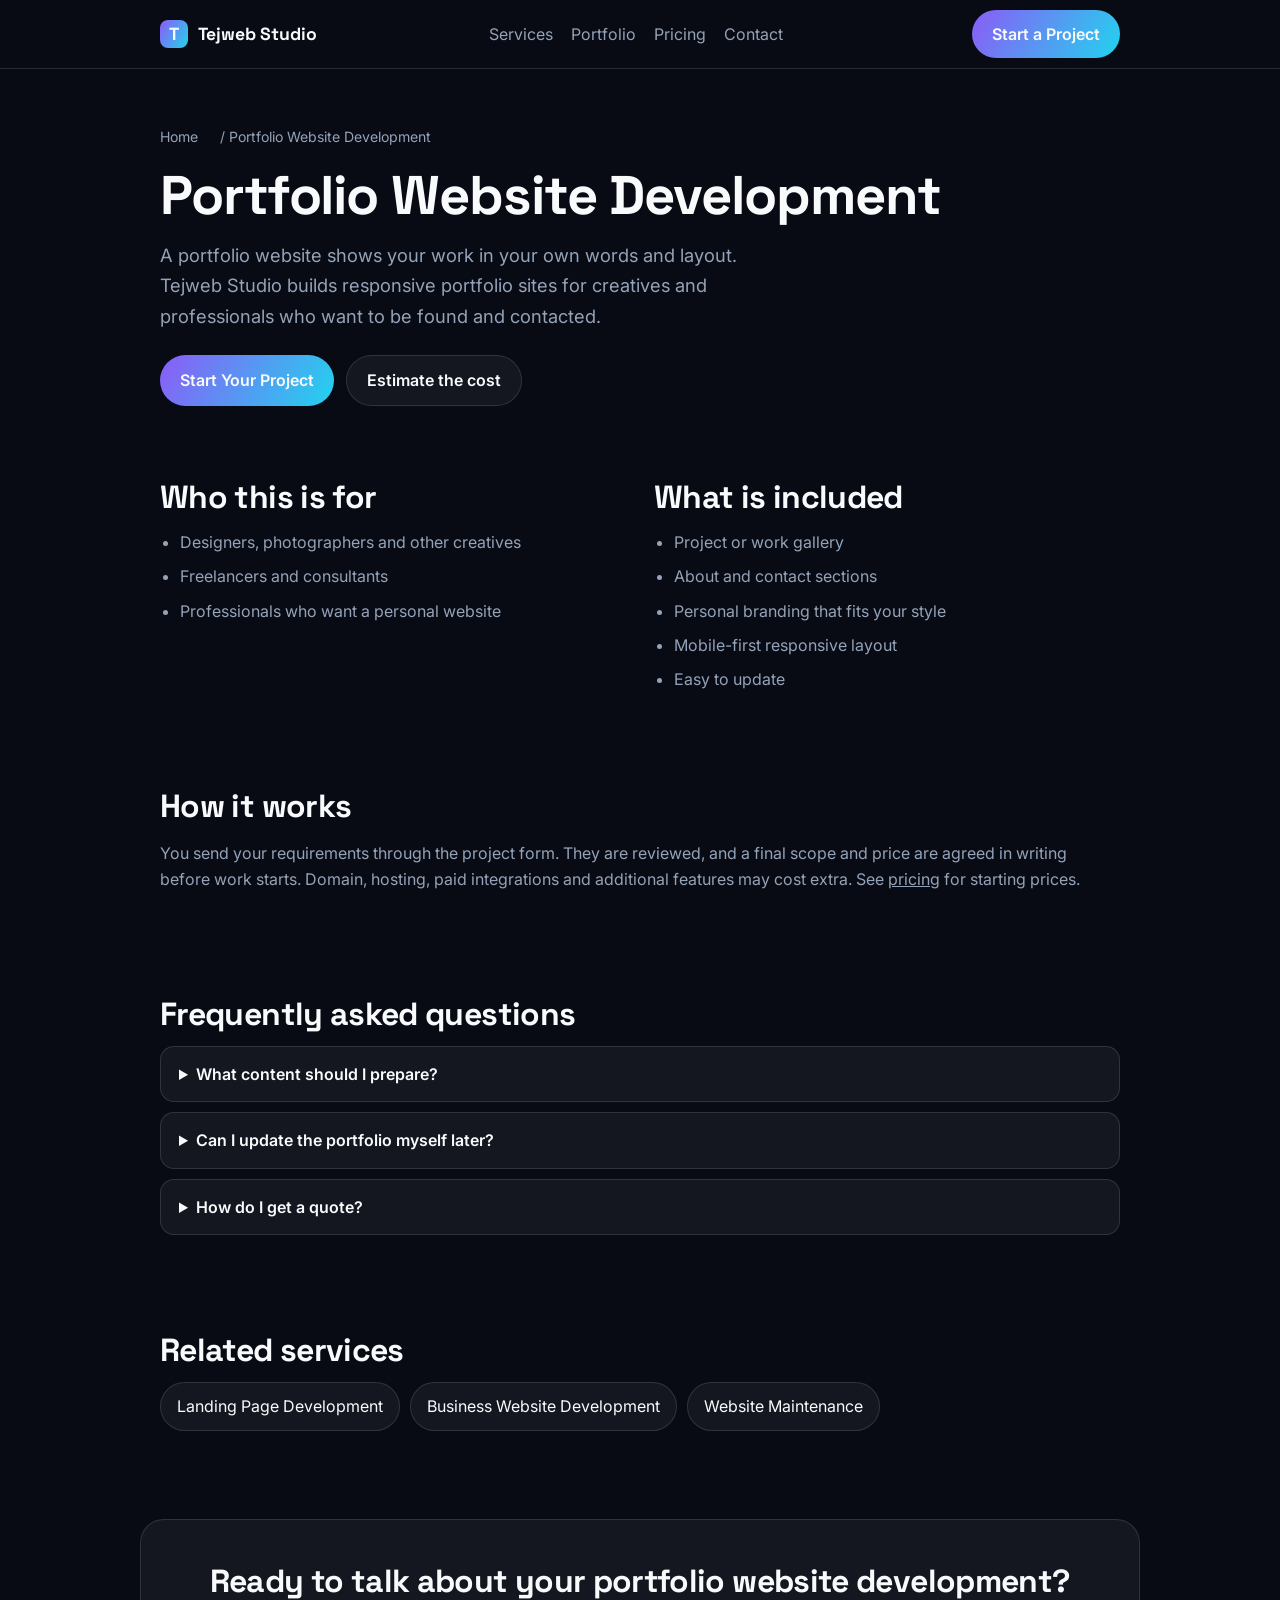
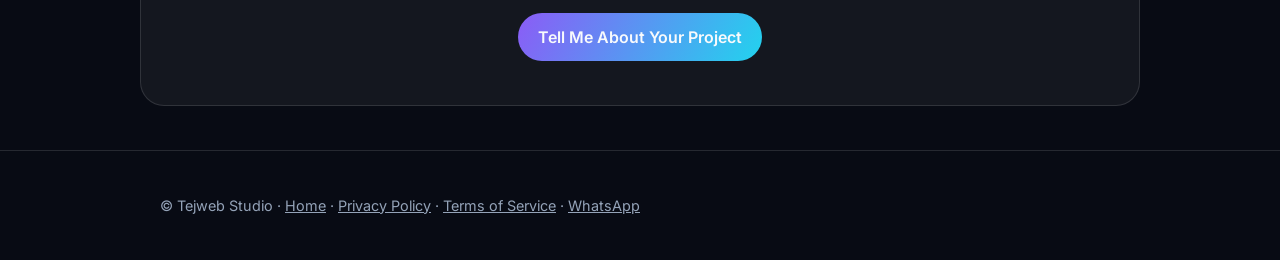
==== commit 21d7b5a7: "Add files via upload" ====
--- a/index.html
+++ b/index.html
@@ -1,16 +1,16 @@
 <!DOCTYPE html>
 <html lang="en"><head><meta charset="utf-8"><meta name="viewport" content="width=device-width, initial-scale=1">
-<title>Landing Page Development | Tejweb Studio</title>
-<meta name="description" content="Landing page development by Tejweb Studio: a single, fast, focused page built around one clear action, such as enquiries, sign-ups or WhatsApp contact.">
-<link rel="canonical" href="https://tejwebstudio.online/services/landing-page-development/">
-<meta property="og:type" content="website"><meta property="og:site_name" content="Tejweb Studio"><meta property="og:title" content="Landing Page Development | Tejweb Studio"><meta property="og:description" content="Landing page development by Tejweb Studio: a single, fast, focused page built around one clear action, such as enquiries, sign-ups or WhatsApp contact."><meta property="og:url" content="https://tejwebstudio.online/services/landing-page-development/"><meta property="og:image" content="https://tejwebstudio.online/og-image.png"><meta name="twitter:card" content="summary_large_image">
-<link rel="preconnect" href="https://fonts.googleapis.com"><link rel="preconnect" href="https://fonts.gstatic.com" crossorigin><link href="https://fonts.googleapis.com/css2?family=Space+Grotesk:wght@500;700&family=Inter:wght@400;500;600&display=swap" rel="stylesheet"><link rel="stylesheet" href="/assets/service.css">
-<script type="application/ld+json">{"@context": "https://schema.org", "@graph": [{"@type": "Organization", "@id": "https://tejwebstudio.online/#org", "name": "Tejweb Studio", "url": "https://tejwebstudio.online/", "description": "Website development studio run by Tejpratap, building business websites, e-commerce sites, landing pages, portfolio sites and custom web applications.", "contactPoint": {"@type": "ContactPoint", "telephone": "+917595986787", "contactType": "customer support"}}, {"@type": "WebPage", "@id": "https://tejwebstudio.online/services/landing-page-development/#webpage", "url": "https://tejwebstudio.online/services/landing-page-development/", "name": "Landing Page Development | Tejweb Studio", "description": "Landing page development by Tejweb Studio: a single, fast, focused page built around one clear action, such as enquiries, sign-ups or WhatsApp contact.", "isPartOf": {"@id": "https://tejwebstudio.online/#website"}, "breadcrumb": {"@id": "https://tejwebstudio.online/services/landing-page-development/#crumbs"}}, {"@type": "Service", "@id": "https://tejwebstudio.online/services/landing-page-development/#service", "name": "Landing Page Development", "serviceType": "Landing Page Development", "description": "A landing page does one job: it moves a visitor toward a single action. Tejweb Studio builds fast, focused landing pages for campaigns, launches and services.", "url": "https://tejwebstudio.online/services/landing-page-development/", "provider": {"@id": "https://tejwebstudio.online/#org"}}, {"@type": "BreadcrumbList", "@id": "https://tejwebstudio.online/services/landing-page-development/#crumbs", "itemListElement": [{"@type": "ListItem", "position": 1, "name": "Home", "item": "https://tejwebstudio.online/"}, {"@type": "ListItem", "position": 2, "name": "Landing Page Development", "item": "https://tejwebstudio.online/services/landing-page-development/"}]}, {"@type": "FAQPage", "@id": "https://tejwebstudio.online/services/landing-page-development/#faq", "mainEntity": [{"@type": "Question", "name": "What is the difference between a landing page and a website?", "acceptedAnswer": {"@type": "Answer", "text": "A landing page is a single page with one goal. A website has several pages that cover your business more broadly."}}, {"@type": "Question", "name": "Can I add more pages later?", "acceptedAnswer": {"@type": "Answer", "text": "Yes. A landing page can grow into a full business website when you are ready."}}, {"@type": "Question", "name": "How do I get started?", "acceptedAnswer": {"@type": "Answer", "text": "Send your requirements through the project form. The Starter package is a one-page website."}}]}]}</script></head>
-<body><header><div class="w nav"><a class="logo" href="/"><i>T</i>Tejweb Studio</a><nav aria-label="Main"><a href="/#/services">Services</a><a href="/#/portfolio">Portfolio</a><a href="/#/pricing">Pricing</a><a href="/#/contact">Contact</a></nav><a class="btn pri" href="/#/start-project?type=Landing%20Page">Start a Project</a></div></header>
-<main><section class="hero"><div class="w"><nav class="crumb" aria-label="Breadcrumb"><a href="/">Home</a> / <span>Landing Page Development</span></nav><h1>Landing Page Development</h1><p class="lead">A landing page does one job: it moves a visitor toward a single action. Tejweb Studio builds fast, focused landing pages for campaigns, launches and services.</p><div class="row"><a class="btn pri" href="/#/start-project?type=Landing%20Page">Start Your Project</a><a class="btn" href="/#/calculator">Estimate the cost</a></div></div></section>
-<section><div class="w two"><div><h2>Who this is for</h2><ul><li>Businesses running ads or campaigns</li><li>Freelancers and service providers who need one strong page</li><li>Teams launching a product or offer</li></ul></div><div><h2>What is included</h2><ul><li>One focused page with a clear call to action</li><li>Contact form or WhatsApp button</li><li>Fast-loading, responsive layout</li><li>Basic on-page SEO setup</li><li>Deployment assistance</li></ul></div></div></section>
+<title>Portfolio Website Development | Tejweb Studio</title>
+<meta name="description" content="Portfolio website development by Tejweb Studio: clean, responsive sites that show your work, build your personal brand and make you easy to contact.">
+<link rel="canonical" href="https://tejwebstudio.online/services/portfolio-website-development/">
+<meta property="og:type" content="website"><meta property="og:site_name" content="Tejweb Studio"><meta property="og:title" content="Portfolio Website Development | Tejweb Studio"><meta property="og:description" content="Portfolio website development by Tejweb Studio: clean, responsive sites that show your work, build your personal brand and make you easy to contact."><meta property="og:url" content="https://tejwebstudio.online/services/portfolio-website-development/"><meta property="og:image" content="https://tejwebstudio.online/og-image.png"><meta name="twitter:card" content="summary_large_image">
+<link rel="preconnect" href="https://fonts.googleapis.com"><link rel="preconnect" href="https://fonts.gstatic.com" crossorigin><link href="https://fonts.googleapis.com/css2?family=Space+Grotesk:wght@500;700&family=Inter:wght@400;500;600&display=swap" rel="stylesheet"><style>:root{--bg:#080B14;--fg:#F8FAFC;--mut:#94A3B8;--line:rgba(255,255,255,.12);--card:rgba(255,255,255,.05);--grad:linear-gradient(120deg,#8b5cf6,#22d3ee);color-scheme:dark} *{box-sizing:border-box}body{margin:0;background:var(--bg);color:var(--fg);font:16px/1.65 Inter,system-ui,sans-serif} h1,h2{font-family:"Space Grotesk",Inter,sans-serif;line-height:1.1;margin:0 0 14px;letter-spacing:-.02em}h1{font-size:clamp(2rem,6vw,3.4rem)}h2{font-size:clamp(1.4rem,3.5vw,2rem)} p,li{color:var(--mut)}a{color:inherit}:focus-visible{outline:2px solid #22d3ee;outline-offset:3px;border-radius:6px} .w{max-width:1000px;margin:0 auto;padding:0 20px}section{padding:44px 0} header{border-bottom:1px solid var(--line)}.nav{display:flex;align-items:center;justify-content:space-between;gap:12px;min-height:68px;flex-wrap:wrap} .logo{display:flex;gap:10px;align-items:center;font:700 1.1rem "Space Grotesk",sans-serif;text-decoration:none}.logo i{width:28px;height:28px;border-radius:8px;background:var(--grad);display:grid;place-items:center;font-style:normal} nav a{margin-right:18px;color:var(--mut);text-decoration:none}nav a:hover{color:var(--fg)}header nav{display:none}@media(min-width:760px){header nav{display:block}} .btn{display:inline-flex;align-items:center;padding:11px 20px;border-radius:999px;border:1px solid var(--line);background:var(--card);color:var(--fg);font-weight:600;text-decoration:none;min-height:44px}.btn.pri{background:var(--grad);border:0} .hero{padding:56px 0 30px}.lead{font-size:1.15rem;max-width:640px;margin:0 0 24px}.row{display:flex;flex-wrap:wrap;gap:12px}.crumb{font-size:.88rem;margin-bottom:18px;color:var(--mut)}.crumb a{color:var(--mut)} .two{display:grid;gap:28px}@media(min-width:760px){.two{grid-template-columns:1fr 1fr}}ul{padding-left:20px;margin:0}li{margin-bottom:8px} details{background:var(--card);border:1px solid var(--line);border-radius:14px;padding:14px 18px;margin-bottom:10px}summary{cursor:pointer;font-weight:600;color:var(--fg)}details p{margin:10px 0 0} .rel{display:flex;flex-wrap:wrap;gap:10px}.rel a{padding:10px 16px;border:1px solid var(--line);border-radius:999px;text-decoration:none;background:var(--card)}.rel a:hover{border-color:#8b5cf6} .cta{text-align:center;padding:44px 20px;border:1px solid var(--line);border-radius:24px;background:var(--card)} footer{border-top:1px solid var(--line);padding:28px 0;font-size:.9rem} </style>
+<script type="application/ld+json">{"@context": "https://schema.org", "@graph": [{"@type": "Organization", "@id": "https://tejwebstudio.online/#org", "name": "Tejweb Studio", "url": "https://tejwebstudio.online/", "description": "Website development studio run by Tejpratap, building business websites, e-commerce sites, landing pages, portfolio sites and custom web applications.", "contactPoint": {"@type": "ContactPoint", "telephone": "+917595986787", "contactType": "customer support"}}, {"@type": "WebPage", "@id": "https://tejwebstudio.online/services/portfolio-website-development/#webpage", "url": "https://tejwebstudio.online/services/portfolio-website-development/", "name": "Portfolio Website Development | Tejweb Studio", "description": "Portfolio website development by Tejweb Studio: clean, responsive sites that show your work, build your personal brand and make you easy to contact.", "isPartOf": {"@id": "https://tejwebstudio.online/#website"}, "breadcrumb": {"@id": "https://tejwebstudio.online/services/portfolio-website-development/#crumbs"}}, {"@type": "Service", "@id": "https://tejwebstudio.online/services/portfolio-website-development/#service", "name": "Portfolio Website Development", "serviceType": "Portfolio Website Development", "description": "A portfolio website shows your work in your own words and layout. Tejweb Studio builds responsive portfolio sites for creatives and professionals who want to be found and contacted.", "url": "https://tejwebstudio.online/services/portfolio-website-development/", "provider": {"@id": "https://tejwebstudio.online/#org"}}, {"@type": "BreadcrumbList", "@id": "https://tejwebstudio.online/services/portfolio-website-development/#crumbs", "itemListElement": [{"@type": "ListItem", "position": 1, "name": "Home", "item": "https://tejwebstudio.online/"}, {"@type": "ListItem", "position": 2, "name": "Portfolio Website Development", "item": "https://tejwebstudio.online/services/portfolio-website-development/"}]}, {"@type": "FAQPage", "@id": "https://tejwebstudio.online/services/portfolio-website-development/#faq", "mainEntity": [{"@type": "Question", "name": "What content should I prepare?", "acceptedAnswer": {"@type": "Answer", "text": "Your best work, a short introduction, contact details and any logo or colours you already use. We can help fill gaps."}}, {"@type": "Question", "name": "Can I update the portfolio myself later?", "acceptedAnswer": {"@type": "Answer", "text": "We can build the site so you can edit content yourself, or you can ask us to make updates."}}, {"@type": "Question", "name": "How do I get a quote?", "acceptedAnswer": {"@type": "Answer", "text": "Use the project form or cost calculator. The final scope and price are agreed before work begins."}}]}]}</script></head>
+<body><header><div class="w nav"><a class="logo" href="/"><i>T</i>Tejweb Studio</a><nav aria-label="Main"><a href="/#/services">Services</a><a href="/#/portfolio">Portfolio</a><a href="/#/pricing">Pricing</a><a href="/#/contact">Contact</a></nav><a class="btn pri" href="/#/start-project?type=Portfolio%20Website">Start a Project</a></div></header>
+<main><section class="hero"><div class="w"><nav class="crumb" aria-label="Breadcrumb"><a href="/">Home</a> / <span>Portfolio Website Development</span></nav><h1>Portfolio Website Development</h1><p class="lead">A portfolio website shows your work in your own words and layout. Tejweb Studio builds responsive portfolio sites for creatives and professionals who want to be found and contacted.</p><div class="row"><a class="btn pri" href="/#/start-project?type=Portfolio%20Website">Start Your Project</a><a class="btn" href="/#/calculator">Estimate the cost</a></div></div></section>
+<section><div class="w two"><div><h2>Who this is for</h2><ul><li>Designers, photographers and other creatives</li><li>Freelancers and consultants</li><li>Professionals who want a personal website</li></ul></div><div><h2>What is included</h2><ul><li>Project or work gallery</li><li>About and contact sections</li><li>Personal branding that fits your style</li><li>Mobile-first responsive layout</li><li>Easy to update</li></ul></div></div></section>
 <section><div class="w"><h2>How it works</h2><p>You send your requirements through the project form. They are reviewed, and a final scope and price are agreed in writing before work starts. Domain, hosting, paid integrations and additional features may cost extra. See <a href="/#/pricing">pricing</a> for starting prices.</p></div></section>
-<section><div class="w"><h2>Frequently asked questions</h2><details><summary>What is the difference between a landing page and a website?</summary><p>A landing page is a single page with one goal. A website has several pages that cover your business more broadly.</p></details><details><summary>Can I add more pages later?</summary><p>Yes. A landing page can grow into a full business website when you are ready.</p></details><details><summary>How do I get started?</summary><p>Send your requirements through the project form. The Starter package is a one-page website.</p></details></div></section>
-<section><div class="w"><h2>Related services</h2><div class="rel"><a href="/services/business-website-development/">Business Website Development</a><a href="/services/portfolio-website-development/">Portfolio Website Development</a><a href="/services/website-maintenance/">Website Maintenance</a></div></div></section>
-<section><div class="w cta"><h2>Ready to talk about your landing page development?</h2><a class="btn pri" href="/#/start-project?type=Landing%20Page">Tell Me About Your Project</a></div></section></main>
+<section><div class="w"><h2>Frequently asked questions</h2><details><summary>What content should I prepare?</summary><p>Your best work, a short introduction, contact details and any logo or colours you already use. We can help fill gaps.</p></details><details><summary>Can I update the portfolio myself later?</summary><p>We can build the site so you can edit content yourself, or you can ask us to make updates.</p></details><details><summary>How do I get a quote?</summary><p>Use the project form or cost calculator. The final scope and price are agreed before work begins.</p></details></div></section>
+<section><div class="w"><h2>Related services</h2><div class="rel"><a href="/services/landing-page-development/">Landing Page Development</a><a href="/services/business-website-development/">Business Website Development</a><a href="/services/website-maintenance/">Website Maintenance</a></div></div></section>
+<section><div class="w cta"><h2>Ready to talk about your portfolio website development?</h2><a class="btn pri" href="/#/start-project?type=Portfolio%20Website">Tell Me About Your Project</a></div></section></main>
 <footer><div class="w"><p>© Tejweb Studio · <a href="/">Home</a> · <a href="/#/privacy">Privacy Policy</a> · <a href="/#/terms">Terms of Service</a> · <a href="https://wa.me/917595986787" rel="noopener noreferrer">WhatsApp</a></p></div></footer></body></html>
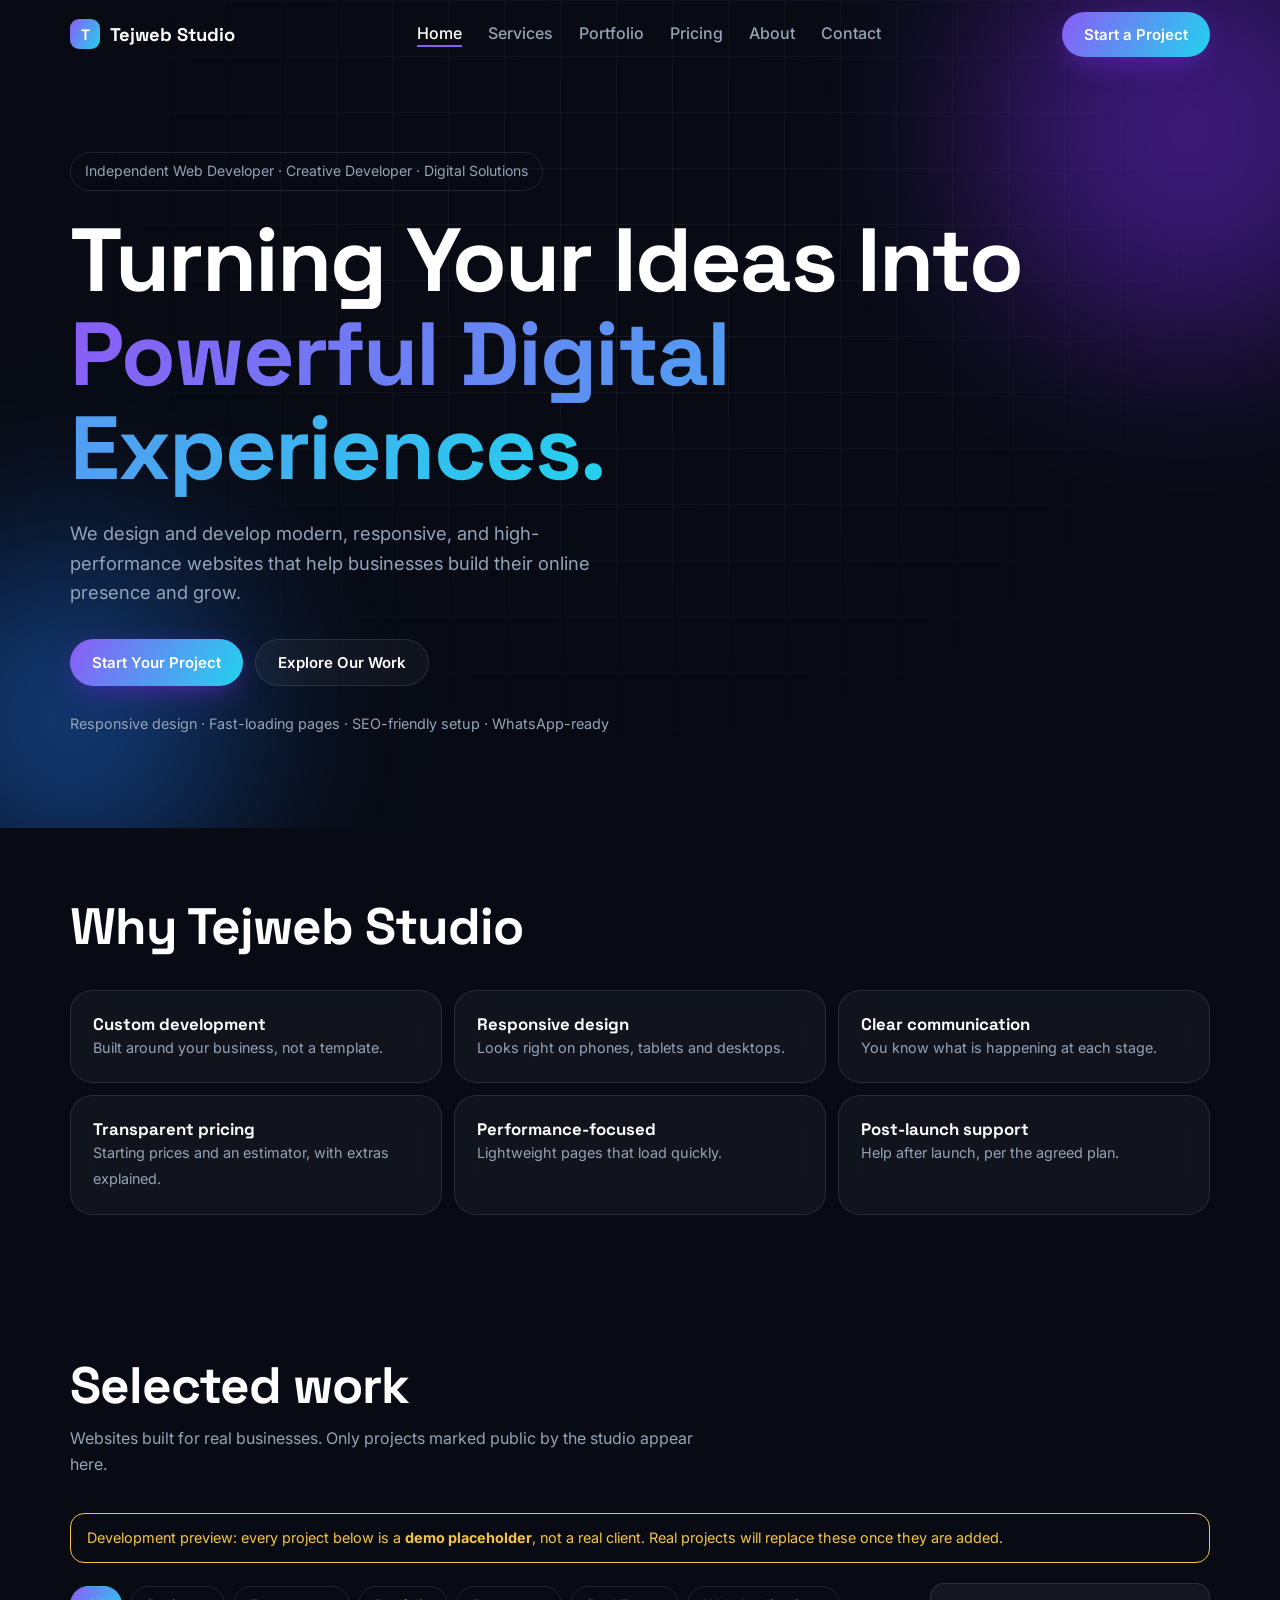
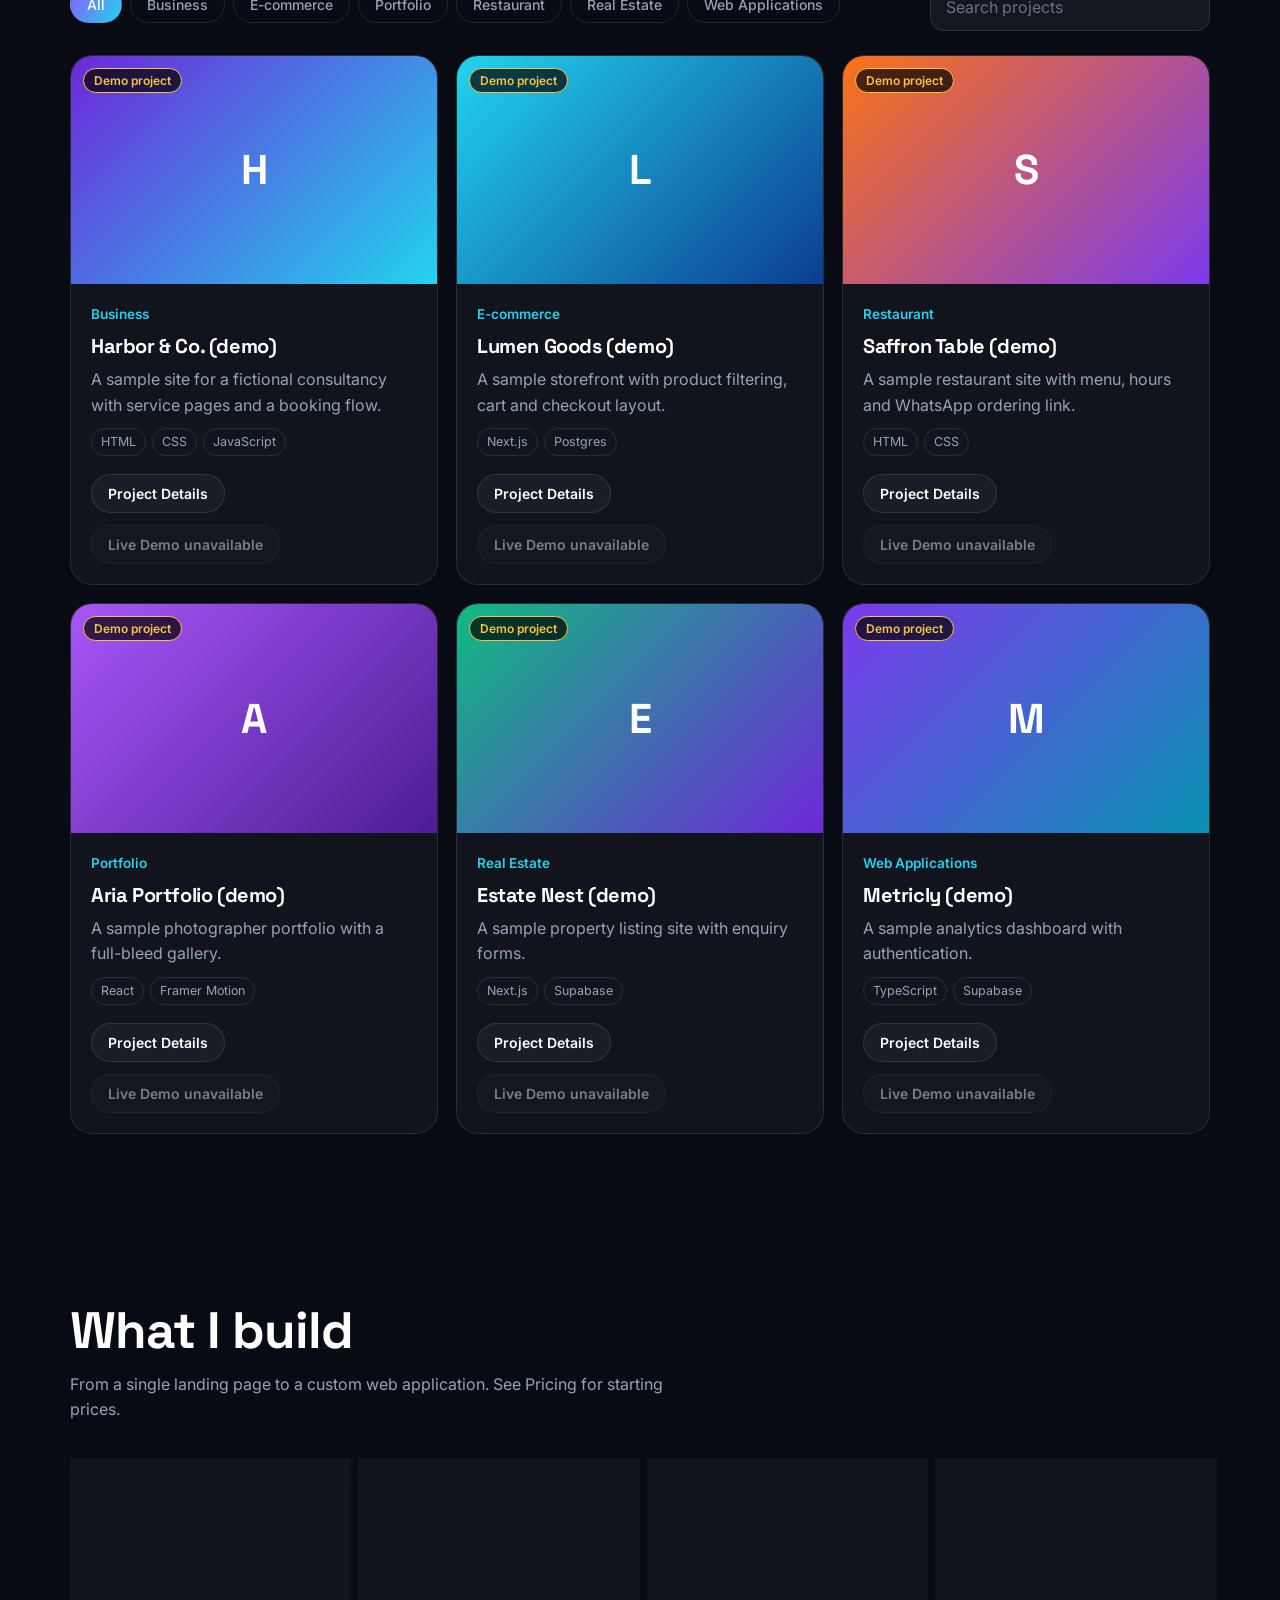
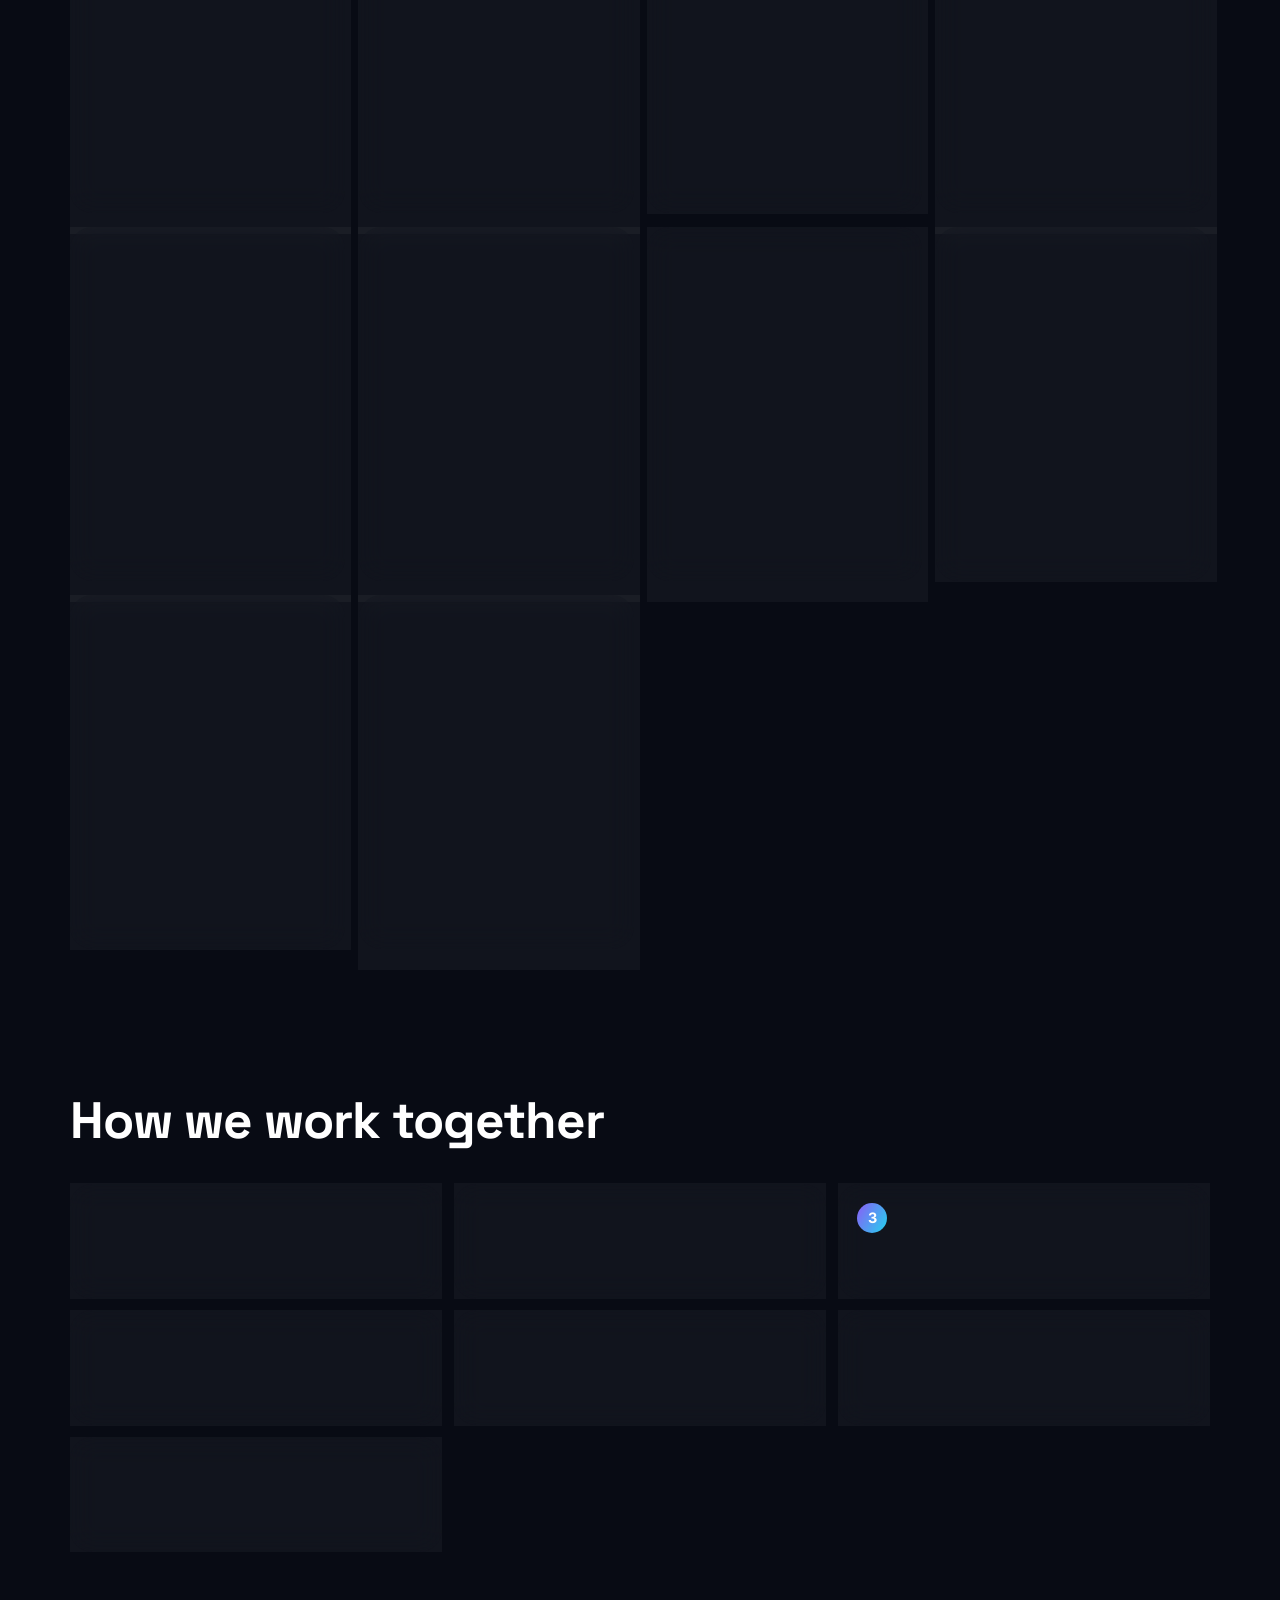
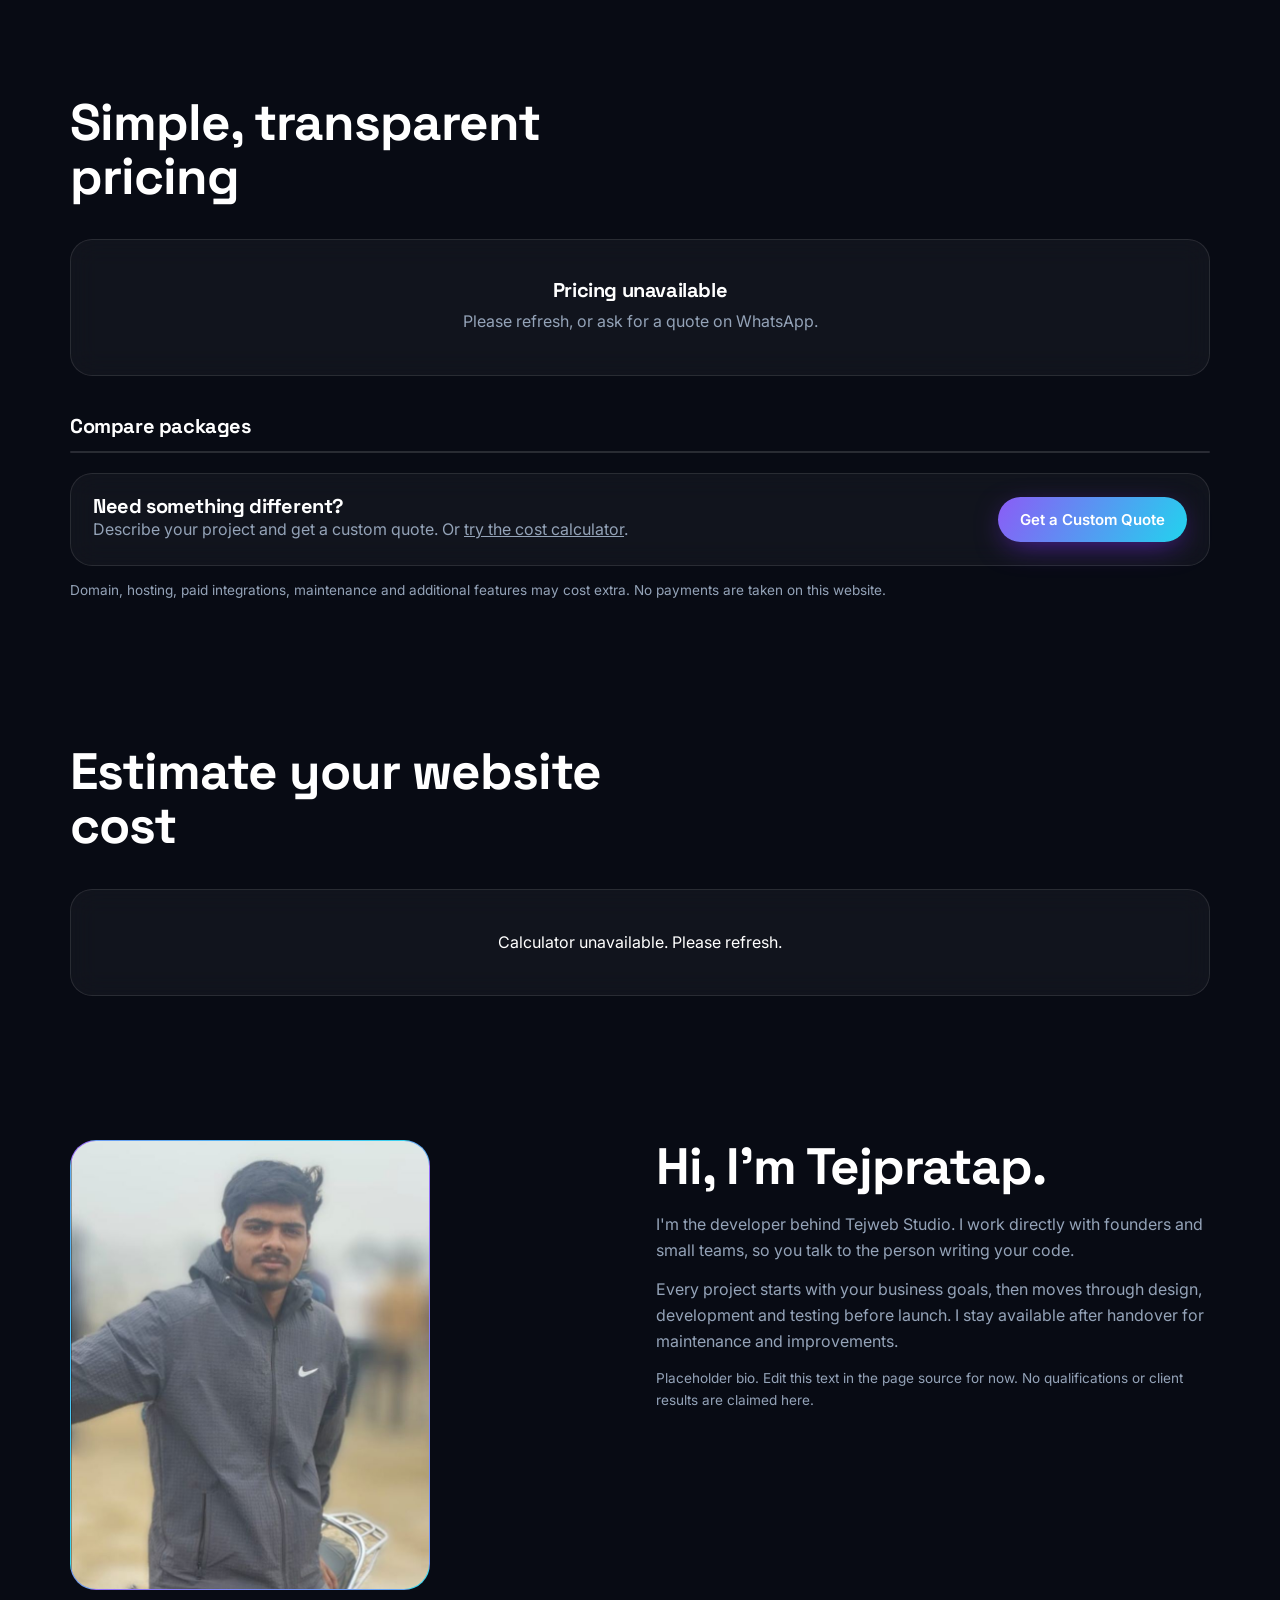
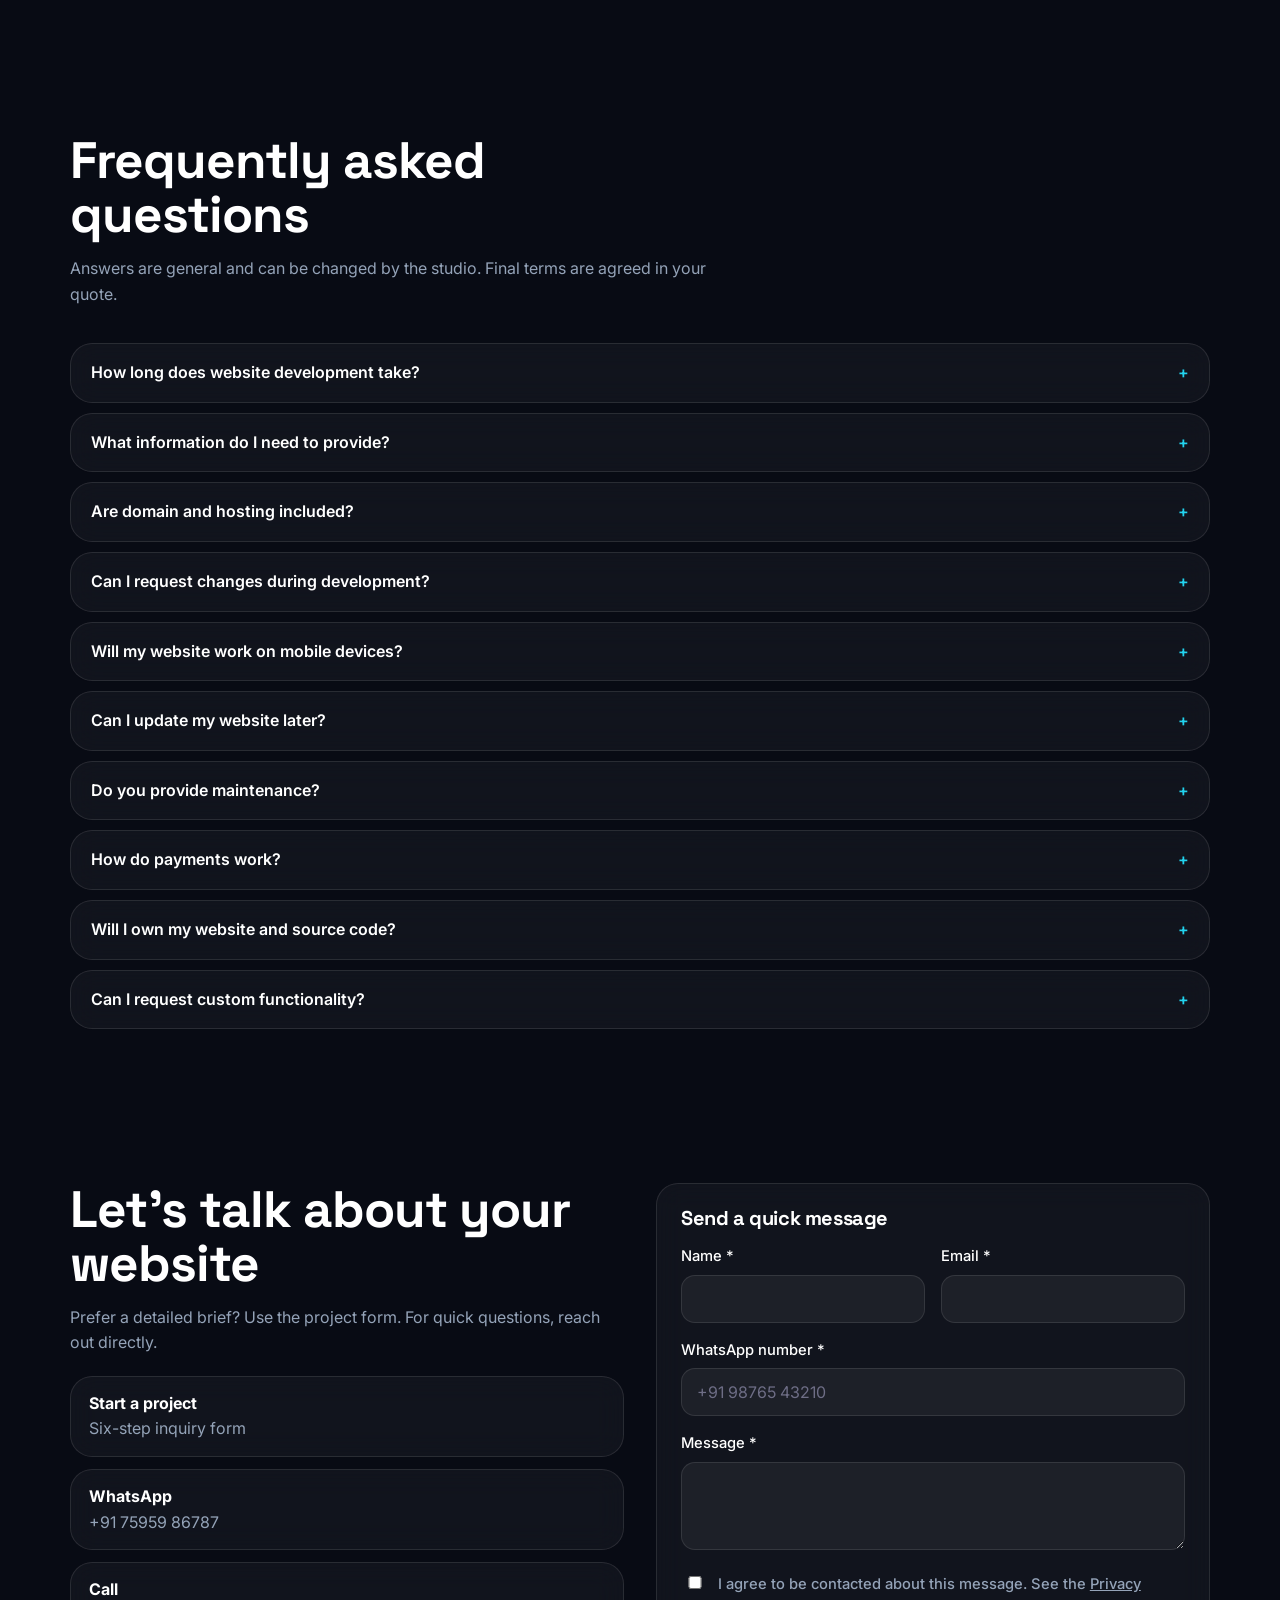
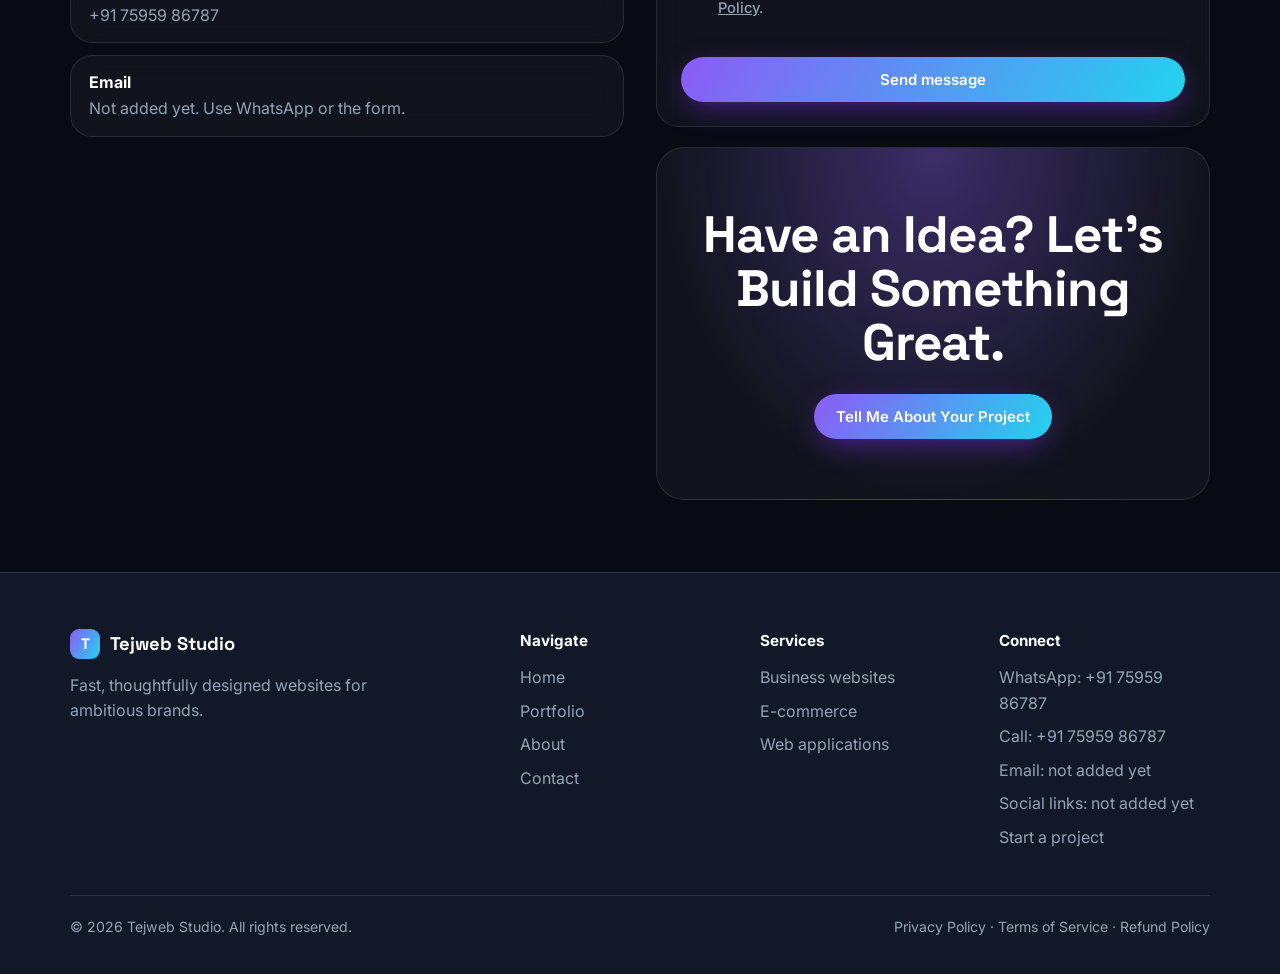
==== commit 3eb771a5: "Add files via upload" ====
--- a/index.html
+++ b/index.html
@@ -1,16 +1,441 @@
 <!DOCTYPE html>
-<html lang="en"><head><meta charset="utf-8"><meta name="viewport" content="width=device-width, initial-scale=1">
-<title>Portfolio Website Development | Tejweb Studio</title>
-<meta name="description" content="Portfolio website development by Tejweb Studio: clean, responsive sites that show your work, build your personal brand and make you easy to contact.">
-<link rel="canonical" href="https://tejwebstudio.online/services/portfolio-website-development/">
-<meta property="og:type" content="website"><meta property="og:site_name" content="Tejweb Studio"><meta property="og:title" content="Portfolio Website Development | Tejweb Studio"><meta property="og:description" content="Portfolio website development by Tejweb Studio: clean, responsive sites that show your work, build your personal brand and make you easy to contact."><meta property="og:url" content="https://tejwebstudio.online/services/portfolio-website-development/"><meta property="og:image" content="https://tejwebstudio.online/og-image.png"><meta name="twitter:card" content="summary_large_image">
-<link rel="preconnect" href="https://fonts.googleapis.com"><link rel="preconnect" href="https://fonts.gstatic.com" crossorigin><link href="https://fonts.googleapis.com/css2?family=Space+Grotesk:wght@500;700&family=Inter:wght@400;500;600&display=swap" rel="stylesheet"><style>:root{--bg:#080B14;--fg:#F8FAFC;--mut:#94A3B8;--line:rgba(255,255,255,.12);--card:rgba(255,255,255,.05);--grad:linear-gradient(120deg,#8b5cf6,#22d3ee);color-scheme:dark} *{box-sizing:border-box}body{margin:0;background:var(--bg);color:var(--fg);font:16px/1.65 Inter,system-ui,sans-serif} h1,h2{font-family:"Space Grotesk",Inter,sans-serif;line-height:1.1;margin:0 0 14px;letter-spacing:-.02em}h1{font-size:clamp(2rem,6vw,3.4rem)}h2{font-size:clamp(1.4rem,3.5vw,2rem)} p,li{color:var(--mut)}a{color:inherit}:focus-visible{outline:2px solid #22d3ee;outline-offset:3px;border-radius:6px} .w{max-width:1000px;margin:0 auto;padding:0 20px}section{padding:44px 0} header{border-bottom:1px solid var(--line)}.nav{display:flex;align-items:center;justify-content:space-between;gap:12px;min-height:68px;flex-wrap:wrap} .logo{display:flex;gap:10px;align-items:center;font:700 1.1rem "Space Grotesk",sans-serif;text-decoration:none}.logo i{width:28px;height:28px;border-radius:8px;background:var(--grad);display:grid;place-items:center;font-style:normal} nav a{margin-right:18px;color:var(--mut);text-decoration:none}nav a:hover{color:var(--fg)}header nav{display:none}@media(min-width:760px){header nav{display:block}} .btn{display:inline-flex;align-items:center;padding:11px 20px;border-radius:999px;border:1px solid var(--line);background:var(--card);color:var(--fg);font-weight:600;text-decoration:none;min-height:44px}.btn.pri{background:var(--grad);border:0} .hero{padding:56px 0 30px}.lead{font-size:1.15rem;max-width:640px;margin:0 0 24px}.row{display:flex;flex-wrap:wrap;gap:12px}.crumb{font-size:.88rem;margin-bottom:18px;color:var(--mut)}.crumb a{color:var(--mut)} .two{display:grid;gap:28px}@media(min-width:760px){.two{grid-template-columns:1fr 1fr}}ul{padding-left:20px;margin:0}li{margin-bottom:8px} details{background:var(--card);border:1px solid var(--line);border-radius:14px;padding:14px 18px;margin-bottom:10px}summary{cursor:pointer;font-weight:600;color:var(--fg)}details p{margin:10px 0 0} .rel{display:flex;flex-wrap:wrap;gap:10px}.rel a{padding:10px 16px;border:1px solid var(--line);border-radius:999px;text-decoration:none;background:var(--card)}.rel a:hover{border-color:#8b5cf6} .cta{text-align:center;padding:44px 20px;border:1px solid var(--line);border-radius:24px;background:var(--card)} footer{border-top:1px solid var(--line);padding:28px 0;font-size:.9rem} </style>
-<script type="application/ld+json">{"@context": "https://schema.org", "@graph": [{"@type": "Organization", "@id": "https://tejwebstudio.online/#org", "name": "Tejweb Studio", "url": "https://tejwebstudio.online/", "description": "Website development studio run by Tejpratap, building business websites, e-commerce sites, landing pages, portfolio sites and custom web applications.", "contactPoint": {"@type": "ContactPoint", "telephone": "+917595986787", "contactType": "customer support"}}, {"@type": "WebPage", "@id": "https://tejwebstudio.online/services/portfolio-website-development/#webpage", "url": "https://tejwebstudio.online/services/portfolio-website-development/", "name": "Portfolio Website Development | Tejweb Studio", "description": "Portfolio website development by Tejweb Studio: clean, responsive sites that show your work, build your personal brand and make you easy to contact.", "isPartOf": {"@id": "https://tejwebstudio.online/#website"}, "breadcrumb": {"@id": "https://tejwebstudio.online/services/portfolio-website-development/#crumbs"}}, {"@type": "Service", "@id": "https://tejwebstudio.online/services/portfolio-website-development/#service", "name": "Portfolio Website Development", "serviceType": "Portfolio Website Development", "description": "A portfolio website shows your work in your own words and layout. Tejweb Studio builds responsive portfolio sites for creatives and professionals who want to be found and contacted.", "url": "https://tejwebstudio.online/services/portfolio-website-development/", "provider": {"@id": "https://tejwebstudio.online/#org"}}, {"@type": "BreadcrumbList", "@id": "https://tejwebstudio.online/services/portfolio-website-development/#crumbs", "itemListElement": [{"@type": "ListItem", "position": 1, "name": "Home", "item": "https://tejwebstudio.online/"}, {"@type": "ListItem", "position": 2, "name": "Portfolio Website Development", "item": "https://tejwebstudio.online/services/portfolio-website-development/"}]}, {"@type": "FAQPage", "@id": "https://tejwebstudio.online/services/portfolio-website-development/#faq", "mainEntity": [{"@type": "Question", "name": "What content should I prepare?", "acceptedAnswer": {"@type": "Answer", "text": "Your best work, a short introduction, contact details and any logo or colours you already use. We can help fill gaps."}}, {"@type": "Question", "name": "Can I update the portfolio myself later?", "acceptedAnswer": {"@type": "Answer", "text": "We can build the site so you can edit content yourself, or you can ask us to make updates."}}, {"@type": "Question", "name": "How do I get a quote?", "acceptedAnswer": {"@type": "Answer", "text": "Use the project form or cost calculator. The final scope and price are agreed before work begins."}}]}]}</script></head>
-<body><header><div class="w nav"><a class="logo" href="/"><i>T</i>Tejweb Studio</a><nav aria-label="Main"><a href="/#/services">Services</a><a href="/#/portfolio">Portfolio</a><a href="/#/pricing">Pricing</a><a href="/#/contact">Contact</a></nav><a class="btn pri" href="/#/start-project?type=Portfolio%20Website">Start a Project</a></div></header>
-<main><section class="hero"><div class="w"><nav class="crumb" aria-label="Breadcrumb"><a href="/">Home</a> / <span>Portfolio Website Development</span></nav><h1>Portfolio Website Development</h1><p class="lead">A portfolio website shows your work in your own words and layout. Tejweb Studio builds responsive portfolio sites for creatives and professionals who want to be found and contacted.</p><div class="row"><a class="btn pri" href="/#/start-project?type=Portfolio%20Website">Start Your Project</a><a class="btn" href="/#/calculator">Estimate the cost</a></div></div></section>
-<section><div class="w two"><div><h2>Who this is for</h2><ul><li>Designers, photographers and other creatives</li><li>Freelancers and consultants</li><li>Professionals who want a personal website</li></ul></div><div><h2>What is included</h2><ul><li>Project or work gallery</li><li>About and contact sections</li><li>Personal branding that fits your style</li><li>Mobile-first responsive layout</li><li>Easy to update</li></ul></div></div></section>
-<section><div class="w"><h2>How it works</h2><p>You send your requirements through the project form. They are reviewed, and a final scope and price are agreed in writing before work starts. Domain, hosting, paid integrations and additional features may cost extra. See <a href="/#/pricing">pricing</a> for starting prices.</p></div></section>
-<section><div class="w"><h2>Frequently asked questions</h2><details><summary>What content should I prepare?</summary><p>Your best work, a short introduction, contact details and any logo or colours you already use. We can help fill gaps.</p></details><details><summary>Can I update the portfolio myself later?</summary><p>We can build the site so you can edit content yourself, or you can ask us to make updates.</p></details><details><summary>How do I get a quote?</summary><p>Use the project form or cost calculator. The final scope and price are agreed before work begins.</p></details></div></section>
-<section><div class="w"><h2>Related services</h2><div class="rel"><a href="/services/landing-page-development/">Landing Page Development</a><a href="/services/business-website-development/">Business Website Development</a><a href="/services/website-maintenance/">Website Maintenance</a></div></div></section>
-<section><div class="w cta"><h2>Ready to talk about your portfolio website development?</h2><a class="btn pri" href="/#/start-project?type=Portfolio%20Website">Tell Me About Your Project</a></div></section></main>
-<footer><div class="w"><p>© Tejweb Studio · <a href="/">Home</a> · <a href="/#/privacy">Privacy Policy</a> · <a href="/#/terms">Terms of Service</a> · <a href="https://wa.me/917595986787" rel="noopener noreferrer">WhatsApp</a></p></div></footer></body></html>+<html lang="en">
+<head>
+<meta charset="utf-8">
+<meta name="viewport" content="width=device-width, initial-scale=1, viewport-fit=cover">
+<title>Tejweb Studio | Websites Built to Convert</title>
+<meta name="description" content="Tejweb Studio designs and develops modern, responsive websites for businesses. See pricing, estimate your cost and send your project requirements.">
+<link rel="canonical" href="https://tejwebstudio.online/">
+<meta property="og:type" content="website"><meta property="og:site_name" content="Tejweb Studio"><meta property="og:title" content="Tejweb Studio | Websites Built to Convert"><meta property="og:description" content="Modern, responsive websites for businesses. Pricing, cost estimator and project inquiry form."><meta property="og:url" content="https://tejwebstudio.online/"><meta name="twitter:card" content="summary">
+<script type="application/ld+json">{"@context":"https://schema.org","@type":"ProfessionalService","name":"Tejweb Studio","url":"https://tejwebstudio.online/","description":"Web design and development studio run by Tejpratap.","telephone":"+917595986787","areaServed":"IN"}</script>
+<link rel="preconnect" href="https://fonts.googleapis.com"><link rel="preconnect" href="https://fonts.gstatic.com" crossorigin>
+<link href="https://fonts.googleapis.com/css2?family=Space+Grotesk:wght@500;700&family=Inter:wght@400;500;600&display=swap" rel="stylesheet">
+<style>
+:root{--bg:#080B14;--bg2:#111827;--fg:#fff;--mut:#94A3B8;--line:rgba(255,255,255,.1);--card:rgba(255,255,255,.04);--v:#8b5cf6;--v2:#6d28d9;--b:#22D3EE;--grad:linear-gradient(120deg,#8b5cf6,#22d3ee);--ok:#34d399;--err:#f87171;
+box-sizing:border-box;padding-top:env(safe-area-inset-top,0px);padding-bottom:env(safe-area-inset-bottom,0px)}
+:root[data-theme="dark"]{--bg:#000}
+html{scroll-padding-top:calc(env(safe-area-inset-top,0px) + 76px);scroll-behavior:smooth}
+*,*:before,*:after{box-sizing:border-box}
+body{margin:0;background:var(--bg);color:var(--fg);font:400 16px/1.6 "Inter",system-ui,sans-serif;overflow-x:hidden}
+h1,h2,h3{font-family:"Space Grotesk","Inter",sans-serif;line-height:1.05;margin:0;letter-spacing:-.02em}
+h1{font-size:clamp(2.6rem,9vw,5.6rem);font-weight:800}
+h2{font-size:clamp(1.9rem,5vw,3.2rem);font-weight:700}
+h3{font-size:1.25rem;font-weight:700}
+p{margin:0;color:var(--mut)}
+a{color:inherit;text-decoration:none}
+:focus-visible{outline:2px solid var(--b);outline-offset:3px;border-radius:6px}
+.wrap{max-width:1180px;margin:0 auto;padding:0 20px}
+section{padding:72px 0}
+.btn{display:inline-flex;align-items:center;justify-content:center;gap:8px;padding:13px 22px;border-radius:999px;border:1px solid var(--line);background:var(--card);color:var(--fg);font:600 15px "Inter",sans-serif;cursor:pointer;transition:transform .2s,box-shadow .2s,border-color .2s}
+.btn:hover{transform:translateY(-2px);border-color:var(--b)}
+.btn.pri{background:var(--grad);border:0;box-shadow:0 8px 30px -8px rgba(109,40,217,.8)}
+.btn[disabled],.btn[aria-disabled=true]{opacity:.45;cursor:not-allowed;transform:none}
+.glass{background:var(--card);border:1px solid var(--line);border-radius:22px;backdrop-filter:blur(14px)}
+/* nav */
+header{position:fixed;top:0;left:0;right:0;z-index:50;padding-top:env(safe-area-inset-top,0px);transition:background .3s,border-color .3s;border-bottom:1px solid transparent}
+header.sc{background:rgba(0,0,0,.72);backdrop-filter:blur(16px);border-color:var(--line)}
+nav{display:flex;align-items:center;justify-content:space-between;height:68px}
+.logo{display:flex;align-items:center;gap:10px;font:800 1.15rem "Space Grotesk",sans-serif}
+.logo i{width:30px;height:30px;border-radius:9px;background:var(--grad);display:grid;place-items:center;font-style:normal;font-size:.95rem}
+.links{display:none;gap:26px;color:var(--mut);font-weight:500}
+.links a:hover{color:var(--fg)}
+.burger{background:none;border:1px solid var(--line);color:var(--fg);border-radius:12px;width:44px;height:44px;font-size:20px;cursor:pointer}
+.menu{display:none;flex-direction:column;gap:4px;padding:8px 20px 20px;background:rgba(0,0,0,.95)}
+.menu.open{display:flex}
+.menu a{padding:12px 0;border-bottom:1px solid var(--line);font-weight:500}
+.navcta{display:none}
+@media(min-width:900px){.links{display:flex}.burger,.menu{display:none!important}.navcta{display:inline-flex}}
+/* hero */
+.hero{position:relative;padding:150px 0 90px;overflow:hidden;min-height:92vh;display:flex;align-items:center}
+.orb{position:absolute;border-radius:50%;filter:blur(90px);opacity:.5;animation:float 14s ease-in-out infinite alternate}
+.o1{width:420px;height:420px;background:var(--v2);top:-80px;right:-120px}
+.o2{width:340px;height:340px;background:#1d6bd8;bottom:-60px;left:-100px;animation-delay:-6s}
+@keyframes float{to{transform:translate(40px,30px) scale(1.12)}}
+.grid{position:absolute;inset:0;background-image:linear-gradient(var(--line) 1px,transparent 1px),linear-gradient(90deg,var(--line) 1px,transparent 1px);background-size:56px 56px;mask-image:radial-gradient(ellipse at 50% 30%,#000 10%,transparent 70%);opacity:.5}
+.hero .wrap{position:relative}
+.tag{display:inline-block;padding:7px 14px;border:1px solid var(--line);border-radius:999px;color:var(--mut);font-size:.88rem;margin-bottom:22px}
+.grad{background:var(--grad);-webkit-background-clip:text;background-clip:text;color:transparent}
+.hero p.lead{max-width:560px;font-size:1.15rem;margin:24px 0 32px}
+.row{display:flex;flex-wrap:wrap;gap:12px}
+.in{animation:rise .9s cubic-bezier(.2,.7,.2,1) both}.in2{animation-delay:.12s}.in3{animation-delay:.24s}
+@keyframes rise{from{opacity:0;transform:translateY(24px)}}
+/* stats */
+.stats{display:grid;grid-template-columns:repeat(2,1fr);gap:12px}
+.stat{padding:22px}
+.stat b{display:block;font:800 2rem "Space Grotesk",sans-serif}
+.stat span{color:var(--mut);font-size:.9rem}
+.note{font-size:.85rem;margin-top:14px}
+@media(min-width:800px){.stats{grid-template-columns:repeat(4,1fr)}}
+/* section head */
+.head{margin-bottom:36px;max-width:640px}.head p{margin-top:14px}
+/* services */
+.svc{display:grid;gap:14px;grid-template-columns:1fr}
+.svc .glass{padding:24px;transition:border-color .25s,transform .25s}
+.svc .glass:hover{border-color:var(--v);transform:translateY(-3px)}
+.svc .ic{width:42px;height:42px;border-radius:12px;background:var(--grad);display:grid;place-items:center;margin-bottom:16px;font-size:20px}
+.svc small{display:block;margin-top:14px;color:var(--b)}
+@media(min-width:640px){.svc{grid-template-columns:repeat(2,1fr)}}
+@media(min-width:1000px){.svc{grid-template-columns:repeat(4,1fr)}}
+/* portfolio */
+.tools{display:flex;flex-direction:column;gap:12px;margin-bottom:24px}
+.chips{display:flex;gap:8px;overflow-x:auto;padding-bottom:4px;scrollbar-width:none}
+.chip{white-space:nowrap;padding:9px 16px;border-radius:999px;border:1px solid var(--line);background:none;color:var(--mut);font:500 14px "Inter",sans-serif;cursor:pointer;transition:.2s}
+.chip[aria-pressed=true]{background:var(--grad);border-color:transparent;color:#fff}
+input,select,textarea{width:100%;background:rgba(255,255,255,.05);border:1px solid var(--line);border-radius:14px;color:var(--fg);padding:13px 15px;font:400 16px "Inter",sans-serif}
+input::placeholder,textarea::placeholder{color:#6e6e86}
+select option{background:#111}
+.pg{display:grid;gap:18px;grid-template-columns:1fr}
+@media(min-width:700px){.pg{grid-template-columns:repeat(2,1fr)}.tools{flex-direction:row;align-items:center;justify-content:space-between}.tools input{max-width:280px}}
+@media(min-width:1000px){.pg{grid-template-columns:repeat(3,1fr)}}
+.card{overflow:hidden;display:flex;flex-direction:column;transition:transform .3s,border-color .3s}
+.card:hover{transform:translateY(-5px);border-color:var(--b)}
+.thumb{aspect-ratio:16/10;display:grid;place-items:center;font:800 2.6rem "Space Grotesk",sans-serif;position:relative}
+.demo{position:absolute;top:12px;left:12px;background:rgba(0,0,0,.7);border:1px solid #f5c542;color:#f5c542;border-radius:999px;font:600 12px "Inter",sans-serif;padding:4px 10px}
+.cb{padding:20px;display:flex;flex-direction:column;gap:10px;flex:1}
+.cat{color:var(--b);font-size:.85rem;font-weight:600}
+.tech{display:flex;flex-wrap:wrap;gap:6px}.tech span{font-size:.78rem;padding:3px 9px;border-radius:999px;border:1px solid var(--line);color:var(--mut)}
+.cb .row{margin-top:auto;padding-top:8px}.cb .btn{padding:10px 16px;font-size:14px}
+.empty{padding:40px;text-align:center;grid-column:1/-1}
+/* process */
+.steps{display:grid;gap:12px;counter-reset:s}
+.steps div{padding:20px 20px 20px 64px;position:relative;counter-increment:s}
+.steps div:before{content:counter(s);position:absolute;left:18px;top:18px;width:30px;height:30px;border-radius:50%;background:var(--grad);display:grid;place-items:center;font-weight:700;font-size:.9rem}
+.steps h3{margin-bottom:4px;font-size:1.05rem}
+@media(min-width:800px){.steps{grid-template-columns:repeat(3,1fr)}}
+/* about/contact */
+.two{display:grid;gap:32px}
+@media(min-width:850px){.two{grid-template-columns:1fr 1fr;align-items:start}}
+.pf{aspect-ratio:1;border-radius:26px;background:var(--grad);display:grid;place-items:center;font:800 5rem "Space Grotesk",sans-serif;max-width:360px;position:relative;overflow:hidden}
+.pf small{position:absolute;bottom:12px;left:14px;font:500 12px "Inter";opacity:.85}
+img.pf{display:block;width:100%;height:auto;aspect-ratio:4/5;object-fit:cover;object-position:50% 15%;border:1px solid var(--line)}
+.cl{display:flex;flex-direction:column;gap:12px;margin-top:20px}
+.cl a{padding:14px 18px;display:block}.cl a:hover{border-color:var(--v)}
+.cta{text-align:center;padding:60px 20px;border-radius:28px;background:radial-gradient(ellipse at top,rgba(139,92,246,.35),transparent 70%),var(--card);border:1px solid var(--line)}
+.cta h2{max-width:640px;margin:0 auto 24px}
+/* footer */
+footer{border-top:1px solid var(--line);padding:56px 0 36px;background:var(--bg2)}
+.fg{display:grid;gap:28px}
+@media(min-width:800px){.fg{grid-template-columns:2fr 1fr 1fr 1fr}}
+footer h4{margin:0 0 12px;font-size:.95rem}
+footer li{list-style:none;margin-bottom:8px;color:var(--mut)}footer ul{padding:0;margin:0}
+footer a:hover{color:var(--fg)}
+.copy{margin-top:36px;padding-top:20px;border-top:1px solid var(--line);display:flex;flex-wrap:wrap;gap:12px;justify-content:space-between;color:var(--mut);font-size:.88rem}
+/* form */
+.form{max-width:760px;margin:0 auto;padding:130px 20px 70px}
+.banner{border:1px solid #f5c542;color:#f5c542;border-radius:14px;padding:12px 16px;font-size:.9rem;margin:20px 0}
+.prog{display:flex;gap:6px;margin:24px 0}.prog i{flex:1;height:4px;border-radius:4px;background:var(--line);transition:.4s}.prog i.on{background:var(--grad)}
+.fp{padding:24px}
+.f{display:grid;gap:16px}
+@media(min-width:640px){.f.c2{grid-template-columns:1fr 1fr}.f .full{grid-column:1/-1}}
+label{display:block;font-weight:500;font-size:.92rem;margin-bottom:6px}
+.er{color:var(--err);font-size:.82rem;margin-top:5px;min-height:0}
+[aria-invalid=true]{border-color:var(--err)}
+.fn{display:flex;justify-content:space-between;gap:12px;margin-top:24px}
+.sum dl{margin:0;display:grid;gap:10px}.sum dt{color:var(--mut);font-size:.82rem}.sum dd{margin:0 0 4px}
+.sumb{padding:16px;margin-bottom:12px}
+.ck{display:flex;gap:10px;align-items:flex-start}.ck input{width:20px;margin-top:3px}.ck label{margin:0;color:var(--mut)}
+.ok{text-align:center;padding:50px 20px}
+.ok .big{font-size:3rem;color:var(--ok)}
+/* dialog */
+dialog{background:#0d0d14;color:var(--fg);border:1px solid var(--line);border-radius:22px;padding:28px;max-width:520px;width:calc(100% - 32px)}
+dialog::backdrop{background:rgba(0,0,0,.7);backdrop-filter:blur(4px)}
+dialog p{margin:10px 0}
+.hide{display:none!important}
+@media(prefers-color-scheme:dark){:root:not([data-theme="light"]){color-scheme:dark}}
+@media(prefers-reduced-motion:reduce){*,*:before,*:after{animation:none!important;transition:none!important;scroll-behavior:auto!important}}
+.bl{margin:0;padding-left:18px;color:var(--mut);font-size:.9rem}.bl li{margin-bottom:4px}
+.svc .btn{padding:9px 14px;font-size:13px;min-height:40px}
+.plans{display:grid;gap:16px}@media(min-width:900px){.plans{grid-template-columns:repeat(3,1fr)}}
+.plan{padding:26px;display:flex;flex-direction:column;gap:14px}.plan.pop{border-color:var(--v);box-shadow:0 0 40px -12px rgba(139,92,246,.6)}.plan .btn{margin-top:auto}
+.price b{font:800 2rem "Space Grotesk",sans-serif;display:block}
+.cq{display:flex;flex-wrap:wrap;gap:14px;align-items:center;justify-content:space-between;padding:22px;margin-top:20px}
+.calc{display:grid;gap:16px}@media(min-width:900px){.calc{grid-template-columns:1.2fr 1fr}}
+.cp{padding:22px}fieldset{border:0;padding:0;margin:0}legend{font-weight:500;font-size:.9rem;margin-bottom:8px;padding:0}
+.ck2{display:flex;gap:10px;align-items:center;margin:0 0 8px;color:var(--fg);font-weight:400}.ck2 input{width:20px;height:20px}.ck2 span{color:var(--mut);margin-left:auto;font-size:.85rem}
+.ln{display:flex;justify-content:space-between;gap:12px;padding:8px 0;border-bottom:1px solid var(--line);font-size:.92rem}
+.tot{font:800 2rem "Space Grotesk",sans-serif;margin:14px 0 4px}
+details.glass{padding:16px 20px;margin-bottom:10px}summary{cursor:pointer;font-weight:600;list-style:none}summary::-webkit-details-marker{display:none}summary:after{content:"+";float:right;color:var(--b)}details[open] summary:after{content:"–"}details p{margin-top:10px}
+.links a[aria-current=true],.menu a[aria-current=true]{color:#fff;box-shadow:inset 0 -2px 0 var(--v)}
+#stats{grid-template-columns:repeat(2,1fr)}@media(min-width:800px){#stats{grid-template-columns:repeat(3,1fr)}}
+.lg h1{font-size:clamp(1.8rem,5vw,2.8rem)}.lg h3{margin:22px 0 6px}.lg p{margin-top:6px}
+</style>
+</head>
+<body>
+<header id="hd"><div class="wrap"><nav aria-label="Main">
+<a class="logo" href="#/" aria-label="Tejweb Studio home"><i>T</i>Tejweb Studio</a>
+<div class="links"><a href="#/" data-nav="top">Home</a><a href="#/services" data-nav="services">Services</a><a href="#/portfolio" data-nav="portfolio">Portfolio</a><a href="#/pricing" data-nav="pricing">Pricing</a><a href="#/about" data-nav="about">About</a><a href="#/contact" data-nav="contact">Contact</a></div>
+<a class="btn pri navcta" href="#/start-project">Start a Project</a>
+<button class="burger" id="bg" aria-label="Open menu" aria-expanded="false" aria-controls="mn">☰</button>
+</nav></div>
+<div class="menu" id="mn"><a href="#/" data-nav="top">Home</a><a href="#/services" data-nav="services">Services</a><a href="#/portfolio" data-nav="portfolio">Portfolio</a><a href="#/pricing" data-nav="pricing">Pricing</a><a href="#/about" data-nav="about">About</a><a href="#/contact" data-nav="contact">Contact</a><a class="btn pri" href="#/start-project" style="margin-top:12px">Start a Project</a></div>
+</header>
+
+<main id="site">
+<div class="hero" id="top"><div class="orb o1"></div><div class="orb o2"></div><div class="grid"></div>
+<div class="wrap">
+<span class="tag in">Independent Web Developer · Creative Developer · Digital Solutions</span>
+<h1 class="in in2">Turning Your Ideas Into <span class="grad">Powerful Digital Experiences.</span></h1>
+<p class="lead in in3">We design and develop modern, responsive, and high-performance websites that help businesses build their online presence and grow.</p>
+<div class="row in in3"><a class="btn pri" href="#/start-project">Start Your Project</a><a class="btn" href="#/portfolio">Explore Our Work</a></div><p class="in in3" style="margin-top:26px;font-size:.9rem">Responsive design · Fast-loading pages · SEO-friendly setup · WhatsApp-ready</p>
+</div></div>
+
+<section id="trust"><div class="wrap"><div class="head"><h2>Why Tejweb Studio</h2></div><div class="stats" id="stats"></div></div></section>
+
+<section id="portfolio"><div class="wrap">
+<div class="head"><h2>Selected work</h2><p>Websites built for real businesses. Only projects marked public by the studio appear here.</p></div>
+<div class="banner" id="demobanner">Development preview: every project below is a <b>demo placeholder</b>, not a real client. Real projects will replace these once they are added.</div>
+<div class="tools"><div class="chips" id="chips" role="group" aria-label="Filter by category"></div>
+<input type="search" id="q" placeholder="Search projects" aria-label="Search projects"></div>
+<div class="pg" id="pg" aria-live="polite"></div>
+<div class="row" style="justify-content:center;margin-top:26px"><button class="btn hide" id="more">Load more</button></div>
+</div></section>
+
+<section id="services"><div class="wrap">
+<div class="head"><h2>What I build</h2><p>From a single landing page to a custom web application. See Pricing for starting prices.</p></div>
+<div class="svc" id="svc"></div>
+</div></section>
+
+<section id="process"><div class="wrap">
+<div class="head"><h2>How we work together</h2></div>
+<div class="steps" id="steps"></div>
+</div></section>
+
+<section id="pricing"><div class="wrap">
+<div class="head"><h2>Simple, transparent pricing</h2><p id="pnote"></p></div>
+<div class="plans" id="plans" aria-live="polite"></div>
+<h3 style="margin:40px 0 14px">Compare packages</h3><div class="glass tw" id="cmp"></div>
+<div class="glass cq"><div><h3>Need something different?</h3><p>Describe your project and get a custom quote. Or <a href="#/calculator" style="text-decoration:underline">try the cost calculator</a>.</p></div><button class="btn pri" data-plan="Custom Quote">Get a Custom Quote</button></div>
+<p class="note">Domain, hosting, paid integrations, maintenance and additional features may cost extra. No payments are taken on this website.</p>
+</div></section>
+<section id="calculator"><div class="wrap"><div class="head"><h2>Estimate your website cost</h2><p id="cnote"></p></div><div class="calc" id="calc"></div></div></section>
+<section id="about"><div class="wrap two">
+<div><img class="pf" src="[data-uri]" width="720" height="942" alt="Tejpratap, founder of Tejweb Studio" loading="lazy"></div>
+<div><h2>Hi, I'm Tejpratap.</h2>
+<p style="margin-top:18px">I'm the developer behind Tejweb Studio. I work directly with founders and small teams, so you talk to the person writing your code.</p>
+<p style="margin-top:14px">Every project starts with your business goals, then moves through design, development and testing before launch. I stay available after handover for maintenance and improvements.</p>
+<p class="note">Placeholder bio. Edit this text in the page source for now. No qualifications or client results are claimed here.</p></div>
+</div></section>
+
+<section id="testi" class="hide"><div class="wrap"><div class="head"><h2>What clients say</h2></div><div class="svc" id="tl"></div></div></section>
+<section id="faq"><div class="wrap"><div class="head"><h2>Frequently asked questions</h2><p>Answers are general and can be changed by the studio. Final terms are agreed in your quote.</p></div><div id="fl"></div></div></section>
+<section id="contact"><div class="wrap two">
+<div><h2>Let's talk about your website</h2><p style="margin-top:14px">Prefer a detailed brief? Use the project form. For quick questions, reach out directly.</p>
+<div class="cl"><a class="glass" href="#/start-project"><b>Start a project</b><br><span style="color:var(--mut)">Six-step inquiry form</span></a>
+<a class="glass" data-wa href="https://wa.me/917595986787" target="_blank" rel="noopener noreferrer"><b>WhatsApp</b><br><span style="color:var(--mut)">+91 75959 86787</span></a><a class="glass" href="tel:+917595986787"><b>Call</b><br><span style="color:var(--mut)">+91 75959 86787</span></a><div class="glass" id="emailbox" style="padding:14px 18px"><b>Email</b><br><span style="color:var(--mut)">Not added yet. Use WhatsApp or the form.</span></div></div></div>
+<div><form class="glass fp f c2" id="cf" novalidate><h3 class="full">Send a quick message</h3><input id="hp" name="website" tabindex="-1" autocomplete="off" aria-hidden="true" style="position:absolute;left:-9999px;width:1px;height:1px;opacity:0">
+<div><label for="cn">Name *</label><input id="cn" autocomplete="name"></div><div><label for="ce">Email *</label><input id="ce" type="email" autocomplete="email"></div>
+<div class="full"><label for="cp">WhatsApp number *</label><input id="cp" type="tel" autocomplete="tel" placeholder="+91 98765 43210"></div>
+<div class="full"><label for="cm">Message *</label><textarea id="cm" rows="3"></textarea></div>
+<div class="ck full"><input type="checkbox" id="cc"><label for="cc">I agree to be contacted about this message. See the <a href="#/privacy" style="text-decoration:underline">Privacy Policy</a>.</label></div>
+<div class="er full" id="cerr" role="alert"></div><button class="btn pri full" id="csb">Send message</button></form>
+<div class="cta" style="margin-top:20px"><h2>Have an Idea? Let's Build Something Great.</h2><a class="btn pri" href="#/start-project">Tell Me About Your Project</a></div></div>
+</div></section>
+</main>
+
+<main id="formview" class="hide"><div class="form">
+<h1 style="font-size:clamp(2rem,6vw,3.2rem)">Start a project</h1>
+<p style="margin-top:10px">Tell me about your website. It takes about three minutes.</p>
+<div class="banner" id="fb">Your inquiry is stored securely in the studio database. Please do not include passwords or payment details.</div>
+<div class="prog" id="prog"></div>
+<div class="glass fp" id="fpanel"></div>
+</div></main>
+
+<main id="legalview" class="hide"><div class="form" id="legalbody"></div></main>
+<footer><div class="wrap"><div class="fg">
+<div><a class="logo" href="#/"><i>T</i>Tejweb Studio</a><p style="margin-top:14px;max-width:320px">Fast, thoughtfully designed websites for ambitious brands.</p></div>
+<div><h4>Navigate</h4><ul><li><a href="#/">Home</a></li><li><a href="#/portfolio">Portfolio</a></li><li><a href="#/about">About</a></li><li><a href="#/contact">Contact</a></li></ul></div>
+<div><h4>Services</h4><ul><li><a href="#/services">Business websites</a></li><li><a href="#/services">E-commerce</a></li><li><a href="#/services">Web applications</a></li></ul></div>
+<div><h4>Connect</h4><ul><li><a data-wa href="https://wa.me/917595986787" target="_blank" rel="noopener noreferrer">WhatsApp: +91 75959 86787</a></li><li><a href="tel:+917595986787">Call: +91 75959 86787</a></li><li id="femail">Email: not added yet</li><li id="soc">Social links: not added yet</li><li><a href="#/start-project">Start a project</a></li></ul></div>
+</div>
+<div class="copy"><span>© <span id="yr"></span> Tejweb Studio. All rights reserved.</span><span><a href="#/privacy">Privacy Policy</a> · <a href="#/terms">Terms of Service</a> · <a href="#/refunds">Refund Policy</a></span></div></div></footer>
+
+<dialog id="dlg"><h3 id="dt"></h3><p id="dd"></p><p style="color:var(--mut)" id="dm"></p><div class="row" style="margin-top:18px"><button class="btn pri hide" id="dgo">Start project</button><button class="btn" id="dx">Close</button></div></dialog>
+
+<script>
+/* ---- Data ---- */
+const SUPABASE_URL="https://ceqmbxgwfjkcemzfoime.supabase.co",SUPABASE_KEY="sb_publishable_o6dFIDAWK-tobr1W81a7DQ_zSHpFEbe";
+const CONFIG={brand:"Tejweb Studio",stats:{projects:null,clients:null,years:null},demoMode:true};
+const CATS=["Business","E-commerce","Portfolio","Restaurant","Real Estate","Web Applications"];
+const PROJECTS=[
+{slug:"demo-harbor-co",name:"Harbor & Co. (demo)",cat:"Business",d:"A sample site for a fictional consultancy with service pages and a booking flow.",t:["HTML","CSS","JavaScript"],c:["#6d28d9","#22d3ee"],live:null,featured:1,demo:1},
+{slug:"demo-lumen-store",name:"Lumen Goods (demo)",cat:"E-commerce",d:"A sample storefront with product filtering, cart and checkout layout.",t:["Next.js","Postgres"],c:["#22d3ee","#0b3d91"],live:null,featured:1,demo:1},
+{slug:"demo-aria-studio",name:"Aria Portfolio (demo)",cat:"Portfolio",d:"A sample photographer portfolio with a full-bleed gallery.",t:["React","Framer Motion"],c:["#a855f7","#4c1d95"],live:null,featured:0,demo:1},
+{slug:"demo-saffron",name:"Saffron Table (demo)",cat:"Restaurant",d:"A sample restaurant site with menu, hours and WhatsApp ordering link.",t:["HTML","CSS"],c:["#f97316","#7c3aed"],live:null,featured:1,demo:1},
+{slug:"demo-estate-nest",name:"Estate Nest (demo)",cat:"Real Estate",d:"A sample property listing site with enquiry forms.",t:["Next.js","Supabase"],c:["#10b981","#6d28d9"],live:null,featured:0,demo:1},
+{slug:"demo-metricly",name:"Metricly (demo)",cat:"Web Applications",d:"A sample analytics dashboard with authentication.",t:["TypeScript","Supabase"],c:["#7c3aed","#0891b2"],live:null,featured:0,demo:1}];
+const SERVICES=[
+["🏢","Business Website Development","Credible company sites that turn visitors into enquiries.",["Clear service pages","Contact and WhatsApp ready","Mobile-first layout"],"Business Website"],
+["🛒","E-commerce Website Development","Online stores with catalogue and checkout layouts.",["Product pages","Cart and checkout flow","Room to grow"],"E-commerce Website"],
+["🚀","Landing Page Design","One focused page built around a single action.",["Fast loading","Clear call to action","Easy to improve later"],"Landing Page"],
+["🎨","Portfolio Website Development","Showcase sites for creatives and professionals.",["Project galleries","Personal branding","Easy to update"],"Portfolio Website"],
+["🍽","Restaurant Website Development","Menus, location and contact details that bring in diners.",["Menu presentation","Location and hours","WhatsApp contact links"],"Restaurant Website"],
+["🏠","Real Estate Website Development","Property listings and enquiry capture.",["Listing layouts","Enquiry forms","Location details"],"Real Estate Website"],
+["⚙️","Custom Web Applications","Dashboards, portals and tools built around your workflow.",["Secure logins","Database-backed","Built to your scope"],"Custom Web Application"],
+["🔄","Website Redesign","Modernise an outdated site without starting from zero.",["Fresh visual design","Better mobile experience","Useful content kept"],"Other"],
+["🛠","Website Maintenance","Updates, fixes and monitoring after launch.",["Content updates","Bug fixes","Plan agreed in advance"],"Other"],
+["🔍","SEO-Friendly Website Setup","Clean structure and metadata that search engines can read.",["Semantic markup","Titles and descriptions","Fast, accessible pages"],"Other"]];
+const STEPS=[["Project Discovery","We talk through your business, audience and goals."],["Requirement Analysis","Scope, pages, features and timeline are written down."],["UI/UX Design","Layouts and styling you review before development."],["Development","Clean, responsive code built to the approved design."],["Testing and Optimization","Device, speed and accessibility checks."],["Deployment","Your site goes live, with deployment help."],["Post-launch Support","Help after launch, according to the agreed plan."]];
+const $=s=>document.querySelector(s),esc=s=>String(s).replace(/[&<>"']/g,c=>({"&":"&amp;","<":"&lt;",">":"&gt;",'"':"&quot;","'":"&#39;"}[c]));
+
+/* ---- Render static sections ---- */
+$("#yr").textContent=new Date().getFullYear();
+const tech=new Set(PROJECTS.flatMap(p=>p.t));
+const S=CONFIG.stats,val=v=>v==null?"—":v;
+$("#stats").innerHTML=[["Custom development","Built around your business, not a template."],["Responsive design","Looks right on phones, tablets and desktops."],["Clear communication","You know what is happening at each stage."],["Transparent pricing","Starting prices and an estimator, with extras explained."],["Performance-focused","Lightweight pages that load quickly."],["Post-launch support","Help after launch, per the agreed plan."]].map(([a,b])=>`<div class="glass stat"><b style="font-size:1.05rem">${a}</b><span>${b}</span></div>`).join("");
+$("#svc").innerHTML=SERVICES.map((s,i)=>`<article class="glass"><div class="ic" aria-hidden="true">${s[0]}</div><h3>${s[1]}</h3><p style="margin:8px 0 12px">${s[2]}</p><ul class="bl">${s[3].map(b=>`<li>${b}</li>`).join("")}</ul><div class="row" style="margin-top:16px"><button class="btn" data-sv="${i}" data-a="more">Learn More</button><button class="btn pri" data-sv="${i}" data-a="go">Start Project</button></div></article>`).join("");
+$("#steps").innerHTML=STEPS.map(s=>`<div class="glass"><h3>${s[0]}</h3><p>${s[1]}</p></div>`).join("");
+
+/* ---- Portfolio ---- */
+let cat="All",term="",shown=6;
+$("#chips").innerHTML=["All",...CATS].map(c=>`<button class="chip" aria-pressed="${c==="All"}" data-c="${c}">${c}</button>`).join("");
+$("#chips").onclick=e=>{const b=e.target.closest(".chip");if(!b)return;cat=b.dataset.c;shown=6;document.querySelectorAll(".chip").forEach(x=>x.setAttribute("aria-pressed",x===b));draw()};
+$("#q").oninput=e=>{term=e.target.value.toLowerCase();shown=6;draw()};
+$("#more").onclick=()=>{shown+=6;draw()};
+function draw(){
+ const list=PROJECTS.filter(p=>(cat==="All"||p.cat===cat)&&p.name.toLowerCase().includes(term)).sort((a,b)=>b.featured-a.featured);
+ $("#pg").innerHTML=list.length?list.slice(0,shown).map(p=>`<article class="glass card"><div class="thumb" style="background:linear-gradient(135deg,${p.c[0]},${p.c[1]})" role="img" aria-label="${esc(p.name)} thumbnail">${esc(p.name[0])}${p.demo?'<span class="demo">Demo project</span>':""}</div><div class="cb"><span class="cat">${p.cat}</span><h3>${esc(p.name)}</h3><p>${esc(p.d)}</p><div class="tech">${p.t.map(t=>`<span>${t}</span>`).join("")}</div><div class="row"><button class="btn" data-s="${p.slug}">Project Details</button>${p.live?`<a class="btn" href="${p.live}" target="_blank" rel="noopener noreferrer">Live Demo</a>`:'<button class="btn" disabled>Live Demo unavailable</button>'}</div></div></article>`).join(""):`<div class="glass empty"><h3>No projects found</h3><p style="margin-top:8px">Try a different category or search term.</p></div>`;
+ $("#more").classList.toggle("hide",list.length<=shown);
+}
+$("#pg").onclick=e=>{const b=e.target.closest("[data-s]");if(!b)return;const p=PROJECTS.find(x=>x.slug===b.dataset.s);$("#dgo").classList.add("hide");$("#dt").textContent=p.name;$("#dd").textContent=p.d;$("#dm").textContent="Demo placeholder, not a real client project. Real case studies will appear here once projects are added.";$("#dlg").showModal()};
+$("#dx").onclick=()=>$("#dlg").close();
+draw();
+
+/* ---- Nav ---- */
+const hd=$("#hd"),bg=$("#bg"),mn=$("#mn");
+addEventListener("scroll",()=>hd.classList.toggle("sc",scrollY>20),{passive:true});
+bg.onclick=()=>{const o=mn.classList.toggle("open");bg.setAttribute("aria-expanded",o);bg.textContent=o?"✕":"☰"};
+mn.onclick=e=>{if(e.target.closest("a")){mn.classList.remove("open");bg.textContent="☰";bg.setAttribute("aria-expanded",false)}};
+
+/* ---- Site config (Supabase site_config, public read) ---- */
+const FAQ_DEFAULT=[["How long does website development take?","It depends on scope. Small sites can take days, larger ones weeks. You get a timeline with your quote."],["What information do I need to provide?","Business details, any logo and content you have, sites you like, and the features you need. We can help fill gaps."],["Are domain and hosting included?","Not by default. They are separate costs, and we can help you choose and set them up."],["Can I request changes during development?","Yes. Reasonable changes within the agreed scope are welcome. Larger changes may affect cost and timeline."],["Will my website work on mobile devices?","Yes. Sites are built mobile-first and checked on phone, tablet and desktop screens."],["Can I update my website later?","Yes. We can build it so you can edit content yourself, or you can ask us to make updates."],["Do you provide maintenance?","Yes, as an optional extra. The plan and price are agreed before it starts."],["How do payments work?","Payment terms are agreed in the project quote before work begins. This website does not process payments."],["Will I own my website and source code?","Ownership and handover terms are agreed in writing before the project starts."],["Can I request custom functionality?","Yes. Describe what you need in the inquiry form and you will receive a custom quote."]];
+let CFG={pricing:null,calculator:null,contact:null,testimonials:[],faqs:[]},cfgState="loading",dgoA=()=>{};
+const inr=n=>"₹"+Number(n).toLocaleString("en-IN");
+const wa=m=>`https://wa.me/${(CFG.contact&&CFG.contact.whatsapp)||"917595986787"}${m?"?text="+encodeURIComponent(m):""}`;
+async function loadCfg(){try{const r=await fetch(SUPABASE_URL+"/rest/v1/site_config?select=key,value",{headers:{apikey:SUPABASE_KEY}});if(!r.ok)throw 0;(await r.json()).forEach(x=>CFG[x.key]=x.value);cfgState="ok"}catch(e){cfgState="error"}renderDyn();drawCalc()}
+function renderDyn(){
+ const P=CFG.pricing,pe=$("#plans");
+ if(!P){pe.innerHTML=cfgState==="loading"?'<div class="glass empty">Loading pricing…</div>':'<div class="glass empty"><h3>Pricing unavailable</h3><p style="margin-top:8px">Please refresh, or ask for a quote on WhatsApp.</p></div>';$("#cmp").innerHTML=""}
+ else{$("#pnote").textContent=P.note||"";
+  pe.innerHTML=P.plans.map(p=>`<article class="glass plan${p.popular?" pop":""}"><h3>${esc(p.name)}</h3><p>${esc(p.tag||"")}</p><div class="price">Starting at <b>${inr(p.price)}</b></div><ul class="bl">${p.includes.map(i=>`<li>${esc(i)}</li>`).join("")}</ul><button class="btn pri" data-plan="${esc(p.name)}">Choose Plan</button></article>`).join("");
+  const rows=[...new Set(P.plans.flatMap(p=>p.includes))];
+  $("#cmp").innerHTML=`<table><thead><tr><th>Feature</th>${P.plans.map(p=>`<th>${esc(p.name)}</th>`).join("")}</tr></thead><tbody>${rows.map(r=>`<tr><td>${esc(r)}</td>${P.plans.map(p=>`<td>${p.includes.includes(r)?'<span style="color:var(--ok)" aria-label="Included">✓</span>':'<span style="color:var(--mut)" aria-label="Not listed">—</span>'}</td>`).join("")}</tr>`).join("")}</tbody></table>`}
+ const F=CFG.faqs&&CFG.faqs.length?CFG.faqs.map(x=>[x.q,x.a]):FAQ_DEFAULT;
+ $("#fl").innerHTML=F.map(([q,a])=>`<details class="glass"><summary>${esc(q)}</summary><p>${esc(a)}</p></details>`).join("");
+ const T=CFG.testimonials||[];$("#testi").classList.toggle("hide",!T.length);
+ $("#tl").innerHTML=T.map(t=>`<article class="glass" style="padding:22px"><p style="color:var(--fg)">“${esc(t.text)}”</p><p style="margin-top:12px"><b style="color:var(--fg)">${esc(t.name)}</b>${t.role?", "+esc(t.role):""}</p></article>`).join("");
+ const c=CFG.contact||{};
+ if(c.email&&/^[^\s@]+@[^\s@]+\.[^\s@]+$/.test(c.email)){$("#emailbox").outerHTML=`<a class="glass" id="emailbox" href="mailto:${esc(c.email)}" style="padding:14px 18px;display:block"><b>Email</b><br><span style="color:var(--mut)">${esc(c.email)}</span></a>`;$("#femail").innerHTML=`<a href="mailto:${esc(c.email)}">Email: ${esc(c.email)}</a>`}
+ const so=["instagram","linkedin","github"].filter(k=>/^https:\/\//.test(c[k]||""));
+ if(so.length)$("#soc").innerHTML=so.map(k=>`<a href="${esc(c[k])}" target="_blank" rel="noopener noreferrer">${lbl2(k)}</a>`).join(" · ");
+ document.querySelectorAll("[data-wa]").forEach(a=>a.href=wa());
+}
+const lbl2=k=>k[0].toUpperCase()+k.slice(1);
+document.addEventListener("click",e=>{const b=e.target.closest("[data-plan]");if(b)openForm({plan:b.dataset.plan})});
+$("#svc").onclick=e=>{const b=e.target.closest("[data-sv]");if(!b)return;const s=SERVICES[+b.dataset.sv],pre={type:s[4],desc:"Service: "+s[1]+". "};
+ if(b.dataset.a==="go")return openForm(pre);
+ $("#dt").textContent=s[1];$("#dd").textContent=s[2];$("#dm").textContent="Key benefits: "+s[3].join(", ")+".";dgoA=()=>{$("#dlg").close();openForm(pre)};$("#dgo").classList.remove("hide");$("#dlg").showModal()};
+$("#dgo").onclick=()=>dgoA();
+
+/* ---- Cost calculator ---- */
+const cs={type:"Business Website",pages:1,cx:"Standard",add:new Set(),m:"None"};
+function calcQ(){const K=CFG.calculator,pg=Math.max(1,Math.min(100,Math.floor(+cs.pages)||1)),ex=Math.max(0,pg-K.includedPages);
+ const lines=[["Base price: "+cs.type,K.types[cs.type]],...(ex?[[ex+" extra page"+(ex>1?"s":""),ex*K.perExtraPage]]:[]),...(K.complexity[cs.cx]?[["Design: "+cs.cx,K.complexity[cs.cx]]]:[]),...[...cs.add].map(k=>[k,K.addons[k]])];
+ return{lines,total:lines.reduce((a,l)=>a+l[1],0),pages:pg,mo:K.maintenance[cs.m]||0}}
+function drawCalc(){const K=CFG.calculator,el=$("#calc");
+ if(!K){el.innerHTML=cfgState==="loading"?'<div class="glass empty">Loading calculator…</div>':'<div class="glass empty">Calculator unavailable. Please refresh.</div>';return}
+ $("#cnote").textContent=K.note||"";if(!K.types[cs.type])cs.type=Object.keys(K.types)[0];
+ const sel=(id,o,v)=>`<select id="${id}">${Object.keys(o).map(k=>`<option${k===v?" selected":""}>${esc(k)}</option>`).join("")}</select>`;
+ el.innerHTML=`<div class="glass cp"><div class="f c2"><div><label for="c_t">Website type</label>${sel("c_t",K.types,cs.type)}</div><div><label for="c_p">Number of pages</label><input id="c_p" type="number" min="1" max="100" value="${cs.pages}"></div><div><label for="c_c">Design complexity</label>${sel("c_c",K.complexity,cs.cx)}</div><div><label for="c_m">Maintenance</label>${sel("c_m",K.maintenance,cs.m)}</div><fieldset class="full"><legend>Extras</legend>${Object.keys(K.addons).map(k=>`<label class="ck2"><input type="checkbox" data-ad="${esc(k)}"${cs.add.has(k)?" checked":""}> ${esc(k)} <span>+${inr(K.addons[k])}</span></label>`).join("")}</fieldset></div></div><div class="glass cp" id="cres" aria-live="polite"></div>`;
+ el.oninput=el.onchange=e=>{const t=e.target;if(t.id==="c_t")cs.type=t.value;else if(t.id==="c_p")cs.pages=t.value;else if(t.id==="c_c")cs.cx=t.value;else if(t.id==="c_m")cs.m=t.value;else if(t.dataset.ad){t.checked?cs.add.add(t.dataset.ad):cs.add.delete(t.dataset.ad)}calcRes()};calcRes()}
+function calcRes(){const q=calcQ();
+ $("#cres").innerHTML=`<h3>Your estimate</h3><div style="margin-top:10px">${q.lines.map(l=>`<div class="ln"><span>${esc(l[0])}</span><span>${inr(l[1])}</span></div>`).join("")}</div><div class="tot grad">${inr(q.total)}</div>${q.mo?`<p>Plus maintenance: ${inr(q.mo)} (${esc(cs.m)})</p>`:""}<p class="note">This is an estimate, not a final quotation. Domain, hosting and paid integrations are extra.</p><div class="row" style="margin-top:16px"><button class="btn pri" id="q1">Get Final Quote</button><button class="btn" id="q2">Submit Project Requirements</button></div>`;
+ const go=plan=>()=>{const q=calcQ();openForm({type:TYPES.includes(cs.type)?cs.type:"Other",pages:String(q.pages),estimate:q.total,calc:{type:cs.type,pages:q.pages,complexity:cs.cx,addons:[...cs.add],maintenance:cs.m,maintenance_monthly:q.mo},...(plan?{plan}:{})})};
+ $("#q1").onclick=go("Custom Quote");$("#q2").onclick=go()}
+
+/* ---- Nav active state ---- */
+function mark(id){document.querySelectorAll("[data-nav]").forEach(a=>a.setAttribute("aria-current",String(a.dataset.nav===id)))}
+const io=new IntersectionObserver(es=>es.forEach(e=>e.isIntersecting&&mark(e.target.id)),{rootMargin:"-45% 0px -50% 0px"});
+["services","portfolio","pricing","about","contact"].forEach(i=>io.observe(document.getElementById(i)));
+addEventListener("scroll",()=>{if(scrollY<200&&!$("#site").classList.contains("hide"))mark("top")},{passive:true});
+
+/* ---- Legal pages (templates: complete and review before relying on them) ---- */
+const TPL='<p class="note" style="border:1px solid #f5c542;color:#f5c542;border-radius:12px;padding:10px 14px">Template only. This is not legal advice and does not guarantee legal compliance. The studio should review and complete it.</p>';
+const LEGAL={
+privacy:{t:"Privacy Policy",h:TPL+`<h3>What we collect</h3><p>When you send an inquiry or message we collect the details you enter: name, business name, email, WhatsApp number, project requirements, budget, timeline and any calculator selections.</p><h3>Why</h3><p>To reply to you, prepare quotes and manage your project.</p><h3>Where it is stored</h3><p>Inquiries are stored in a Supabase database. Only the studio owner can view them through a protected admin area.</p><h3>Retention and deletion</h3><p>Inquiry data is kept while it is needed to handle your inquiry or project. You can ask for your data to be corrected or deleted by contacting the studio.</p><h3>Third parties</h3><p>The WhatsApp buttons open WhatsApp, which has its own privacy terms. This website does not process payments.</p><h3>Contact</h3><p>WhatsApp: +91 75959 86787. Email: to be added by the studio.</p>`},
+terms:{t:"Terms of Service",h:TPL+`<h3>Estimates and quotes</h3><p>Prices and calculator results on this website are estimates, not final quotations. A final scope and price are agreed in writing before work starts.</p><h3>Extra costs</h3><p>Domain, hosting, paid integrations, maintenance and additional features may cost extra.</p><h3>Scope and changes</h3><p>Work follows the approved scope. Changes outside it may affect cost and timeline.</p><h3>Ownership</h3><p>Ownership and handover of the website and source code are agreed in writing before the project starts.</p><h3>Payments</h3><p>Payment terms are set in each project agreement. No payments are taken on this website.</p>`},
+refunds:{t:"Refund and Cancellation Policy",h:TPL+`<h3>Cancellation</h3><p>Cancellation terms are set out in each project agreement. [Studio to complete: notice period and charges for work already done.]</p><h3>Refunds</h3><p>Refund terms depend on the stage of work and are agreed before the project starts. [Studio to complete.]</p>`}};
+
+/* ---- Router ---- */
+const BASE="Tejweb Studio | Websites Built to Convert";
+function route(){
+ const h=location.hash.replace("#/",""),f=h==="start-project",l=LEGAL[h];
+ $("#site").classList.toggle("hide",f||!!l);$("#formview").classList.toggle("hide",!f);$("#legalview").classList.toggle("hide",!l);
+ document.title=f?"Start a Project | Tejweb Studio":l?l.t+" | Tejweb Studio":BASE;
+ if(!f&&st.done){st.done=false;st.d={};st.step=0}
+ if(f){mark("none");scrollTo(0,0);render()}
+ else if(l){mark("none");$("#legalbody").className="form lg";$("#legalbody").innerHTML=`<h1>${l.t}</h1>${l.h}<p style="margin-top:24px"><a class="btn" href="#/">Back to home</a></p>`;scrollTo(0,0)}
+ else{const el=h&&document.getElementById(h);setTimeout(()=>el?el.scrollIntoView():scrollTo(0,0),20)}
+}
+addEventListener("hashchange",route);
+
+/* ---- Submit to Supabase (public RPC only) ---- */
+async function rpc(p){try{const r=await fetch(SUPABASE_URL+"/rest/v1/rpc/submit_inquiry",{method:"POST",headers:{"Content-Type":"application/json",apikey:SUPABASE_KEY},body:JSON.stringify({p})});const j=await r.json().catch(()=>null);
+ if(r.ok&&typeof j==="string")return{ref:j};if(j&&/rate_limited/.test(j.message||""))return{err:"Too many inquiries from this email. Please try again in an hour."};return{err:"We couldn't save your inquiry. Please check your answers and try again."}}catch(e){return{err:"Network error. Check your connection and try again."}}}
+const EM=/^[^\s@]+@[^\s@]+\.[^\s@]+$/,PH=/^\+?\d[\d\s-]{8,14}$/;
+function chk(ty,v){if(!v)return"";if(ty==="email"&&!EM.test(v))return"Enter a valid email address.";if(ty==="tel"&&!PH.test(v))return"Enter a valid WhatsApp number, e.g. +91 98765 43210.";if(ty==="url"&&!/^https?:\/\/\S+\.\S+$/.test(v))return"Enter a full URL starting with https://";if(ty==="number"&&!(Number.isInteger(+v)&&+v>=1&&+v<=500))return"Enter a whole number from 1 to 500.";return""}
+
+/* ---- Contact form ---- */
+$("#cf").onsubmit=async e=>{e.preventDefault();const g=i=>$("#"+i).value.trim(),er=$("#cerr");er.textContent="";if($("#hp").value){er.textContent="We couldn't send this message.";return}
+ const m=!g("cn")||!g("ce")||!g("cp")||!g("cm")?"Please fill in all fields.":chk("email",g("ce"))||chk("tel",g("cp"))||(!$("#cc").checked?"Please accept the privacy notice.":"");
+ if(m){er.textContent=m;return}
+ const b=$("#csb");b.disabled=true;b.textContent="Sending…";
+ const r=await rpc({name:g("cn"),email:g("ce"),phone:g("cp"),type:"Other",desc:"Contact message: "+g("cm"),budget:"Not sure yet",consent:true});
+ if(r.err){er.textContent=r.err;b.disabled=false;b.textContent="Send message";return}
+ $("#cf").innerHTML=`<div class="full" style="text-align:center;padding:20px"><div style="font-size:2.4rem;color:var(--ok)">✓</div><h3>Message received</h3><p style="margin-top:8px">Your reference is <b style="color:#fff">${esc(r.ref)}</b>.</p></div>`};
+
+/* ---- Multi-step inquiry form ---- */
+const TYPES=["Business Website","E-commerce Website","Portfolio Website","Landing Page","Restaurant Website","Real Estate Website","Custom Web Application","Other"];
+const BUDGETS=["₹2,000–₹5,000","₹5,000–₹10,000","₹10,000–₹25,000","₹25,000+","Not sure yet"],TL=["3–5 days","1–2 weeks","One month","Flexible"],STY=["Minimal","Modern and bold","Corporate","Creative","Not sure"];
+const st={step:0,done:false,d:{},sending:false};
+const planOpts=()=>["Not decided",...((CFG.pricing&&CFG.pricing.plans)||[]).map(p=>p.name),"Custom Quote"];
+const steps=()=>[
+ {t:"Your details",f:[["name","Full name","text",1],["company","Business name","text",0],["email","Email address","email",1],["phone","WhatsApp number","tel",1]]},
+ {t:"Website type",f:[["type","What type of website do you need?","select:"+TYPES.join("|"),1],["plan","Package","select:"+planOpts().join("|"),0]]},
+ {t:"Project requirements",f:[["pages","Number of pages","number",0],["style","Preferred design style","select:"+STY.join("|"),0],["features","Required features","area",0],["refs","Reference website URL","url",0],["existing","Existing website URL (if any)","url",0],["desc","Project description","area",1]]},
+ {t:"Budget",f:[["budget","Estimated budget","select:"+BUDGETS.join("|"),1]]},
+ {t:"Timeline",f:[["timeline","Expected timeline","select:"+TL.join("|"),1]]}];
+function openForm(pre){if(st.done){st.done=false;st.d={}}Object.assign(st.d,pre||{});st.step=0;if(location.hash==="#/start-project"){render();scrollTo(0,0)}else location.hash="#/start-project"}
+const field=(k,l,ty,req)=>{const v=st.d[k]??"",id="f_"+k;let c;
+ if(ty.startsWith("select:"))c=`<select id="${id}" data-k="${k}"><option value="">Select…</option>${ty.slice(7).split("|").map(o=>`<option${v===o?" selected":""}>${esc(o)}</option>`).join("")}</select>`;
+ else if(ty==="area")c=`<textarea id="${id}" data-k="${k}" rows="3">${esc(v)}</textarea>`;
+ else c=`<input id="${id}" data-k="${k}" type="${ty}" value="${esc(v)}" ${ty==="tel"?'inputmode="tel" autocomplete="tel"':""}${ty==="number"?' min="1" max="500"':""}>`;
+ return `<div class="${ty==="area"?"full":""}"><label for="${id}">${l}${req?" *":""}</label>${c}<div class="er" id="e_${k}" role="alert"></div></div>`};
+function render(){
+ const S=steps(),n=S.length+1,p=$("#prog"),P=$("#fpanel");
+ p.innerHTML=Array.from({length:n},(_,i)=>`<i class="${i<=st.step?"on":""}"></i>`).join("");
+ if(st.done){p.innerHTML="";P.innerHTML=`<div class="ok"><div class="big">✓</div><h2>Inquiry received</h2><p style="margin:12px auto;max-width:420px">Your reference number is <b style="color:#fff">${esc(st.ref)}</b>. Tejpratap will review your requirements and get back to you.</p><div class="row" style="justify-content:center;margin-top:18px"><a class="btn pri" target="_blank" rel="noopener noreferrer" href="${wa("Hi, I just submitted inquiry "+st.ref+" on Tejweb Studio.")}">Message on WhatsApp</a><a class="btn" href="#/">Back to home</a></div></div>`;return}
+ if(st.step<S.length){const s=S[st.step];P.innerHTML=`<h2 style="font-size:1.6rem;margin-bottom:6px">${s.t}</h2><p class="note" style="margin:0 0 16px">Step ${st.step+1} of ${n}. Fields marked * are required.</p><div class="f c2">${s.f.map(x=>field(...x)).join("")}</div><div class="fn"><button class="btn" id="bk" ${st.step?"":"disabled"}>Previous</button><button class="btn pri" id="nx">Next</button></div>`}
+ else{P.innerHTML=`<h2 style="font-size:1.6rem;margin-bottom:6px">Review and submit</h2><p class="note" style="margin:0 0 16px">Step ${n} of ${n}</p><div class="sum">${S.map((s,i)=>`<div class="glass sumb"><div class="row" style="justify-content:space-between;align-items:center"><h3>${s.t}</h3><button class="btn" data-ed="${i}" style="padding:7px 14px;font-size:13px">Edit</button></div><dl>${s.f.filter(x=>st.d[x[0]]).map(x=>`<div><dt>${x[1]}</dt><dd>${esc(st.d[x[0]])}</dd></div>`).join("")}</dl></div>`).join("")}${st.d.estimate?`<p class="note">Calculator estimate: ${inr(st.d.estimate)} (not a final quotation)</p>`:""}</div><div class="ck"><input type="checkbox" id="cs" ${st.d.consent?"checked":""}><label for="cs">I agree that Tejweb Studio may use these details to respond to my inquiry. See the <a href="#/privacy" style="text-decoration:underline">Privacy Policy</a>. *</label></div><div class="er" id="e_consent" role="alert"></div><input id="hp2" tabindex="-1" autocomplete="off" aria-hidden="true" style="position:absolute;left:-9999px;width:1px;height:1px;opacity:0"><div class="fn"><button class="btn" id="bk">Previous</button><button class="btn pri" id="sb">Submit Project Inquiry</button></div>`}
+ const q=x=>P.querySelector(x);
+ q("#bk")&&(q("#bk").onclick=()=>{st.step--;render()});
+ P.querySelectorAll("[data-k]").forEach(el=>el.oninput=()=>{st.d[el.dataset.k]=el.value});
+ P.querySelectorAll("[data-ed]").forEach(b=>b.onclick=()=>{st.step=+b.dataset.ed;render()});
+ q("#nx")&&(q("#nx").onclick=()=>{if(validate(st.step)){st.step++;render();scrollTo(0,0)}});
+ q("#sb")&&(q("#sb").onclick=()=>submit(q("#sb")));
+}
+function validate(i,quiet){let ok=true;steps()[i].f.forEach(([k,l,ty,req])=>{const v=(st.d[k]||"").toString().trim();let m=req&&!v?"This field is required.":chk(ty,v);if(m)ok=false;if(!quiet){const e=document.getElementById("e_"+k),el=document.getElementById("f_"+k);if(e){e.textContent=m;el.setAttribute("aria-invalid",!!m)}}});
+ if(!ok&&!quiet){const f=document.querySelector("[aria-invalid=true]");f&&f.focus()}return ok}
+async function submit(btn){
+ if(st.sending)return;const er=$("#e_consent");er.textContent="";if($("#hp2").value){er.textContent="We couldn't send this inquiry.";return}
+ st.d.consent=$("#cs").checked;if(!st.d.consent){er.textContent="Please accept the privacy notice to continue.";return}
+ for(let i=0;i<steps().length;i++)if(!validate(i,true)){st.step=i;render();validate(i);return}
+ st.sending=true;btn.disabled=true;btn.textContent="Sending…";
+ const p={...st.d};if(p.plan==="Not decided")delete p.plan;
+ const r=await rpc(p);st.sending=false;
+ if(r.err){const b=$("#sb");b.disabled=false;b.textContent="Submit Project Inquiry";$("#e_consent").textContent=r.err;return}
+ st.ref=r.ref;st.done=true;st.d={};render();scrollTo(0,0)}
+mark("top");route();renderDyn();drawCalc();loadCfg();
+
+</script>
+</body>
+</html>
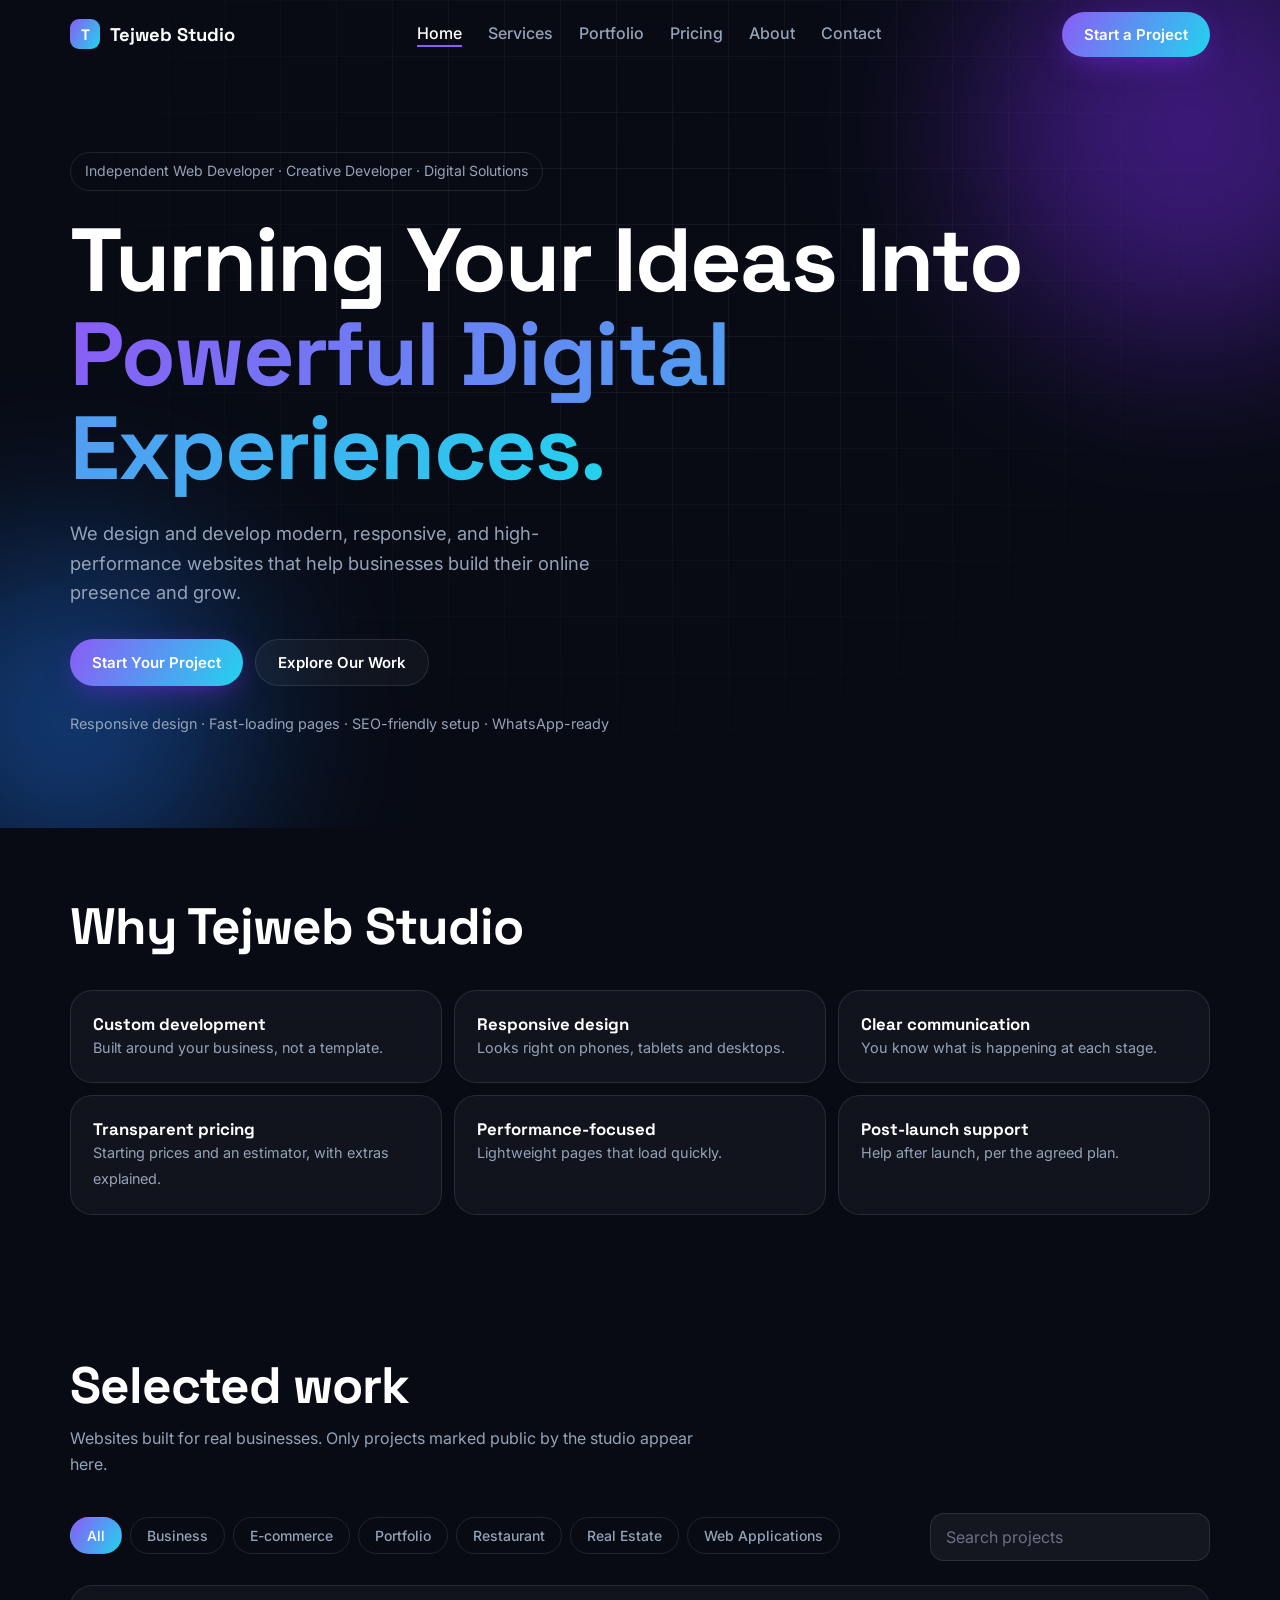
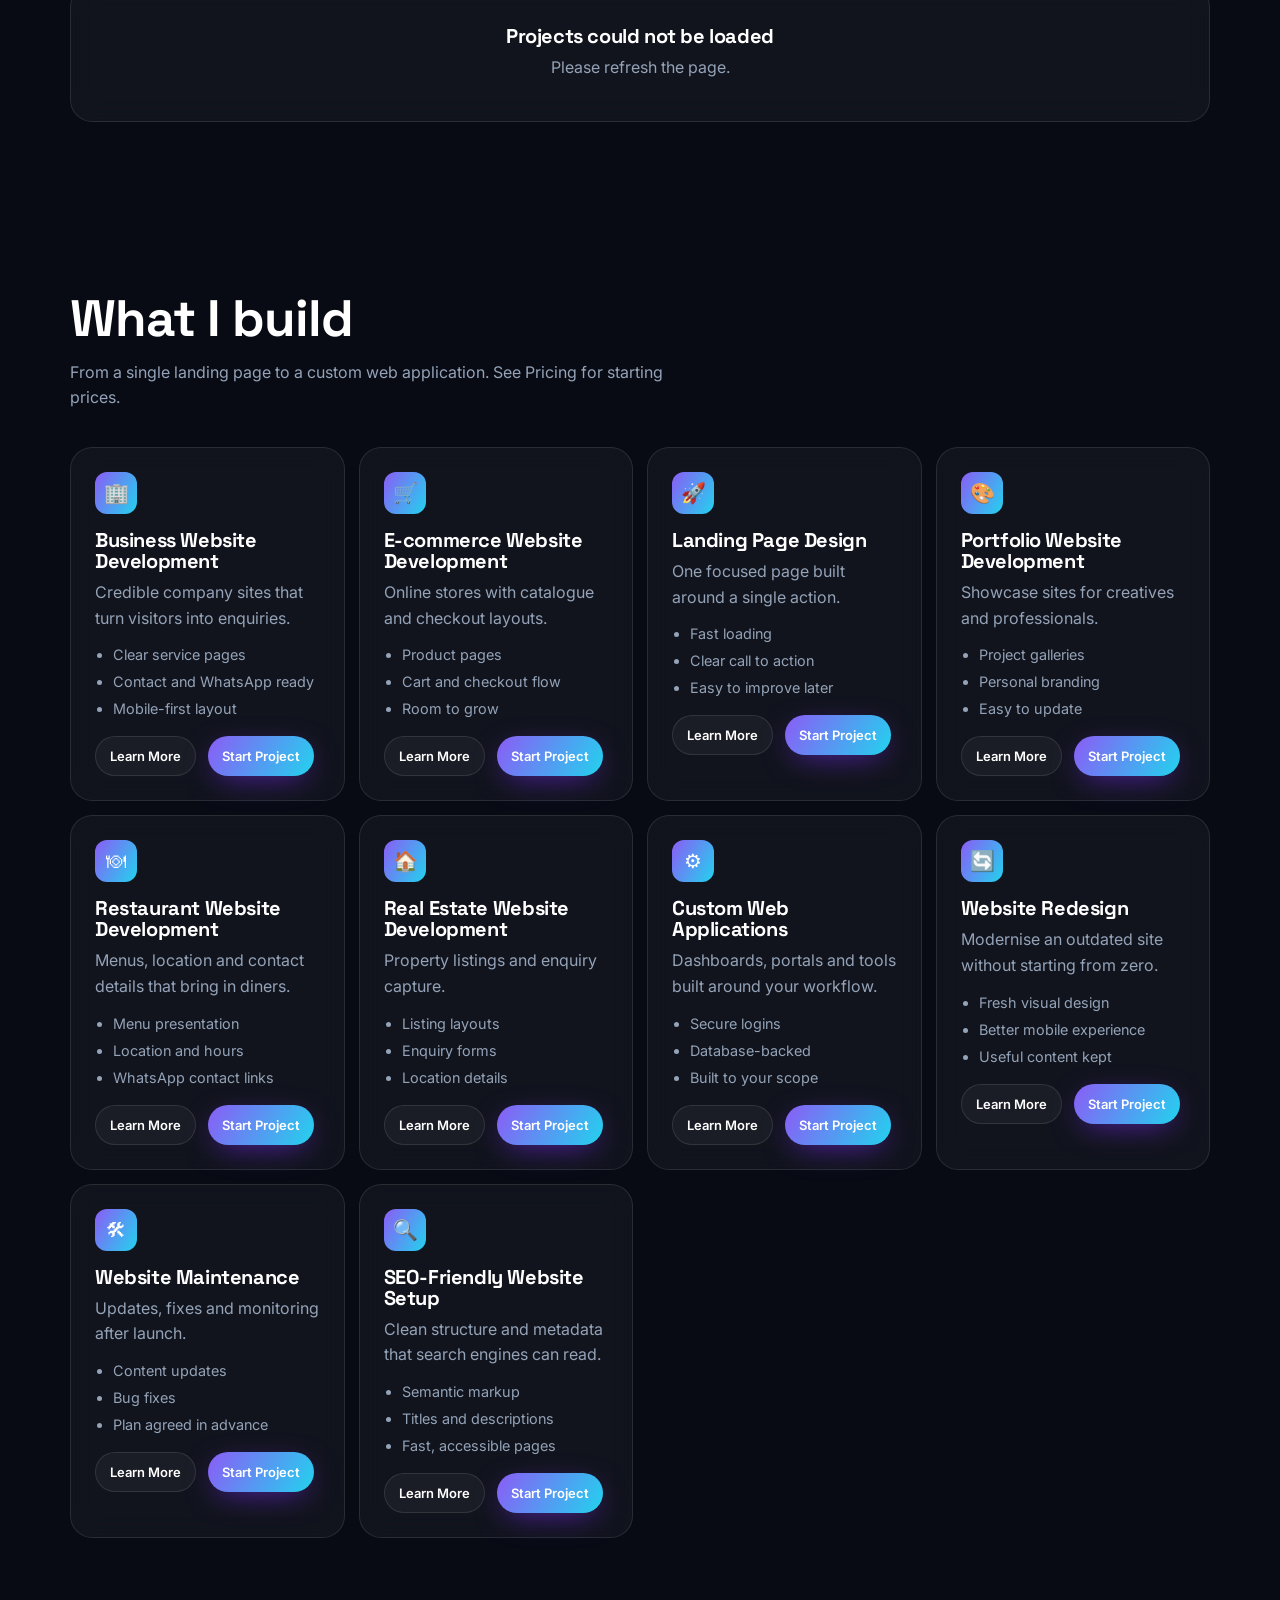
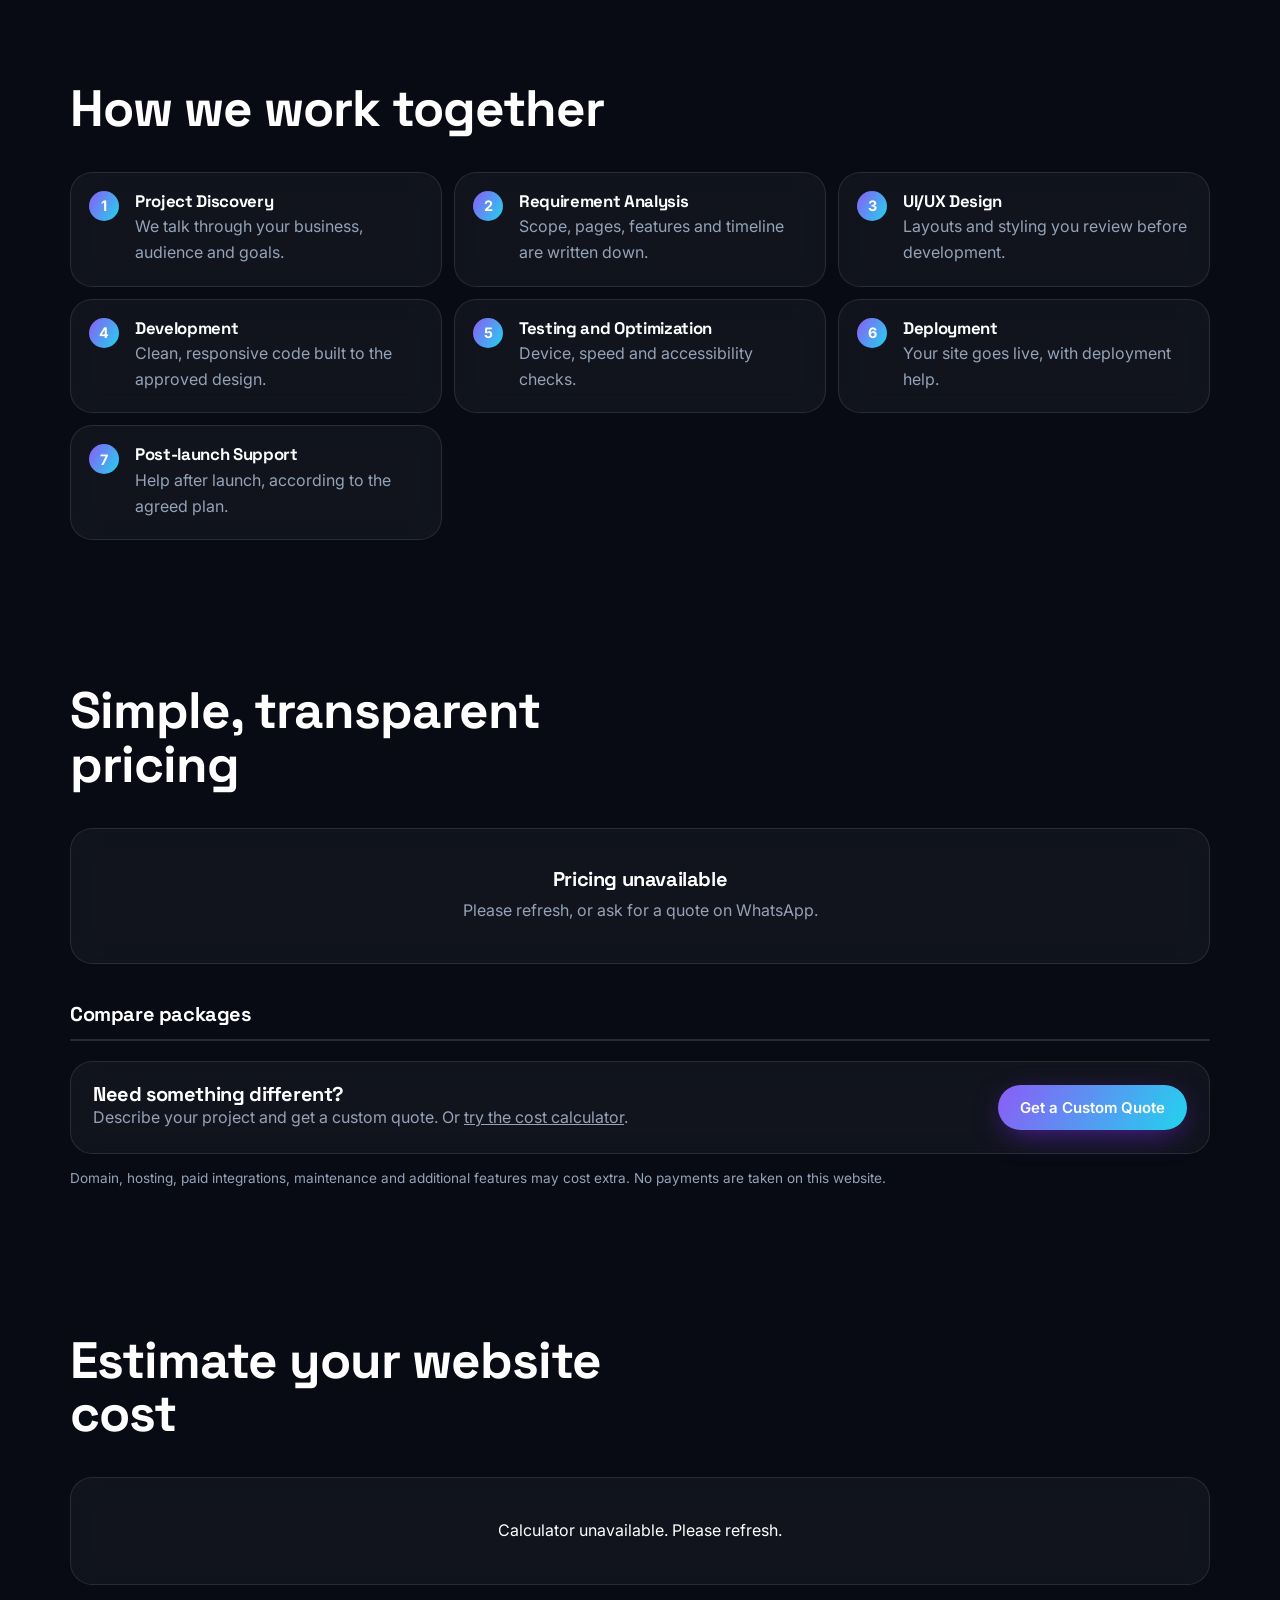
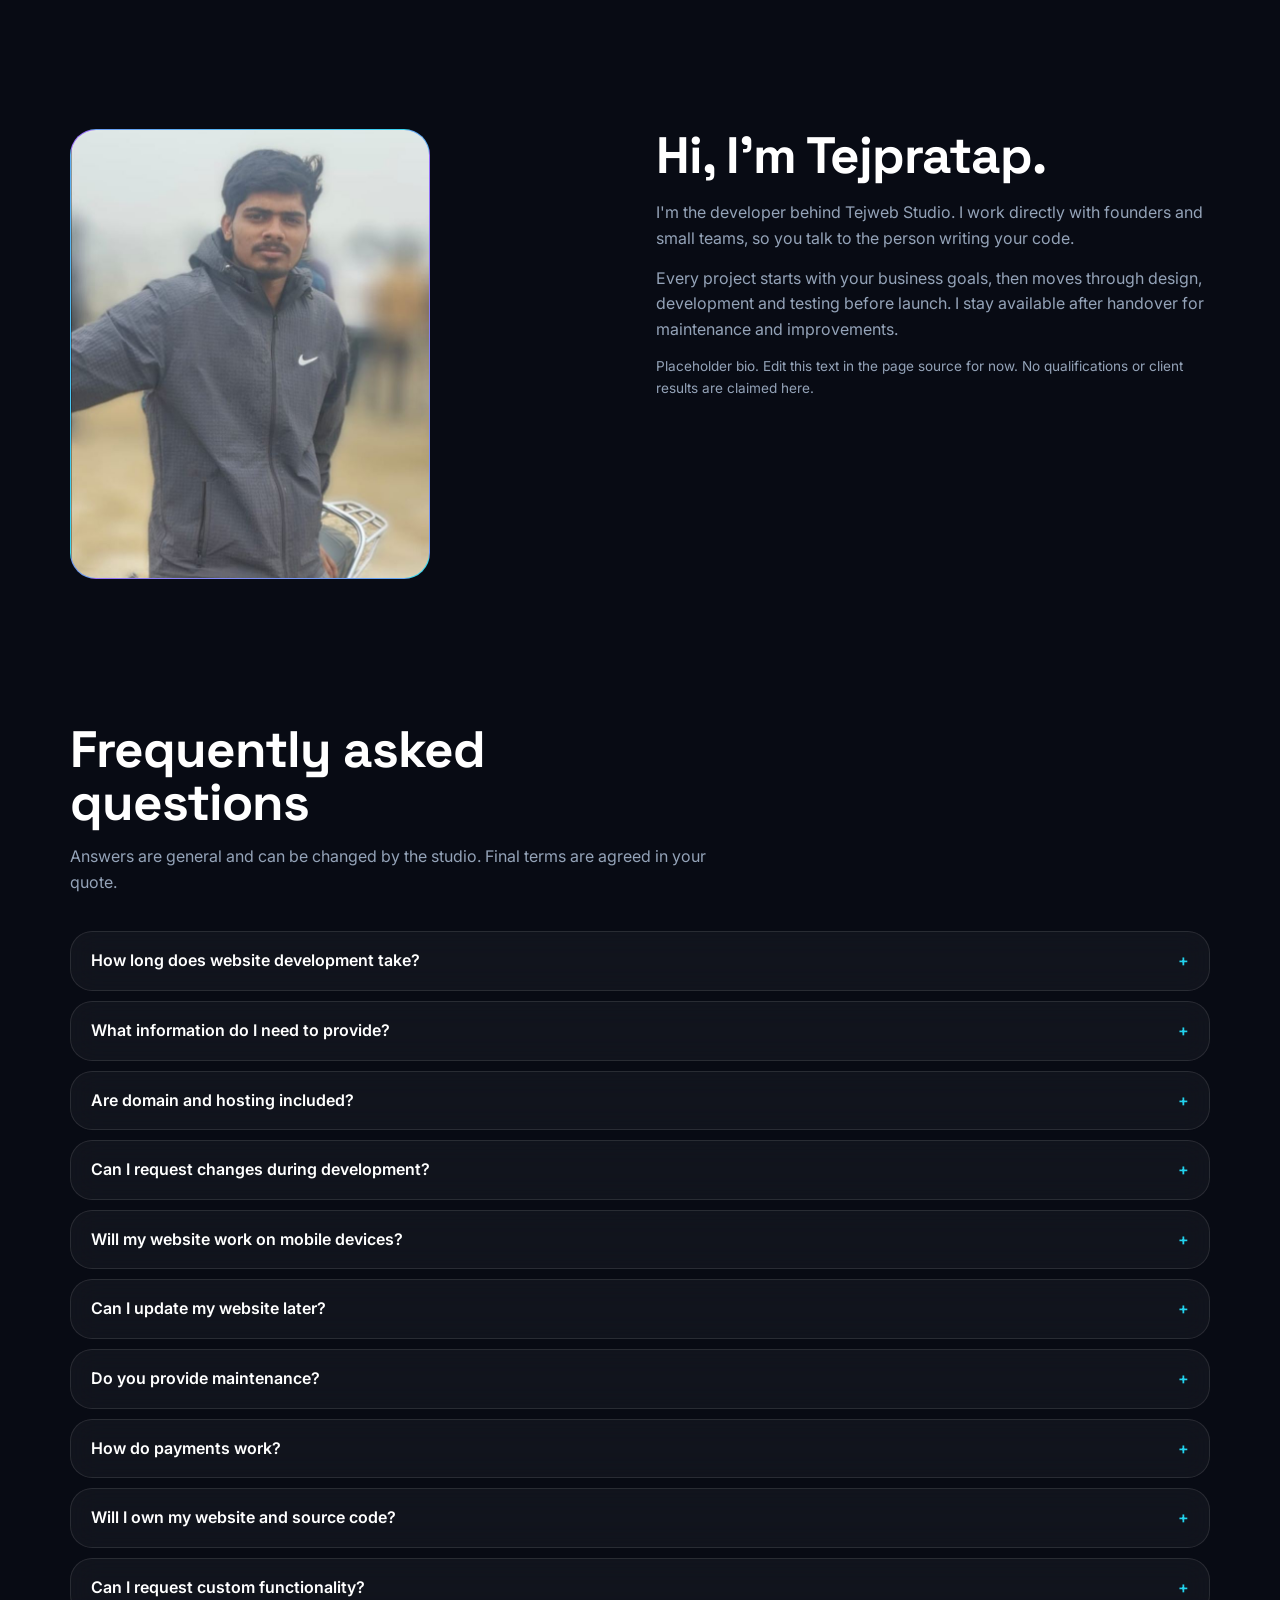
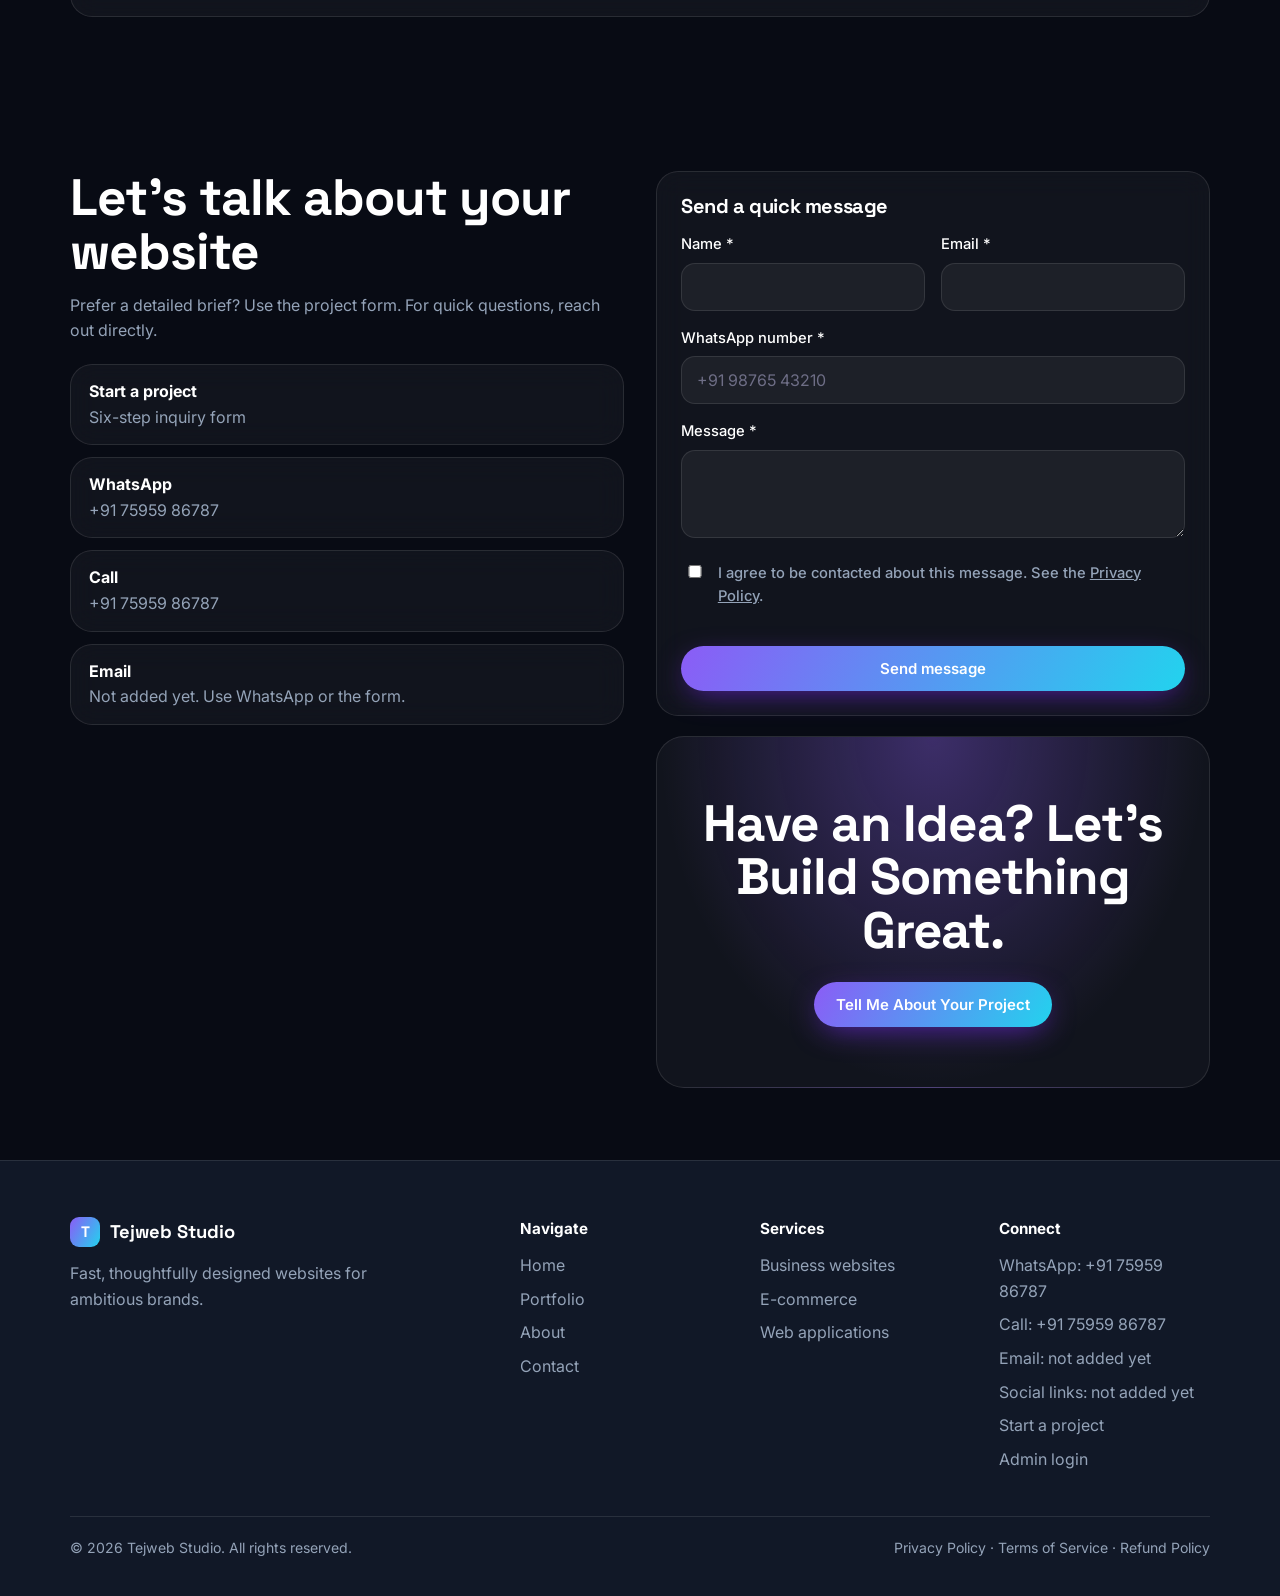
==== commit 94cbd732: "Add files via upload" ====
--- a/index.html
+++ b/index.html
@@ -90,7 +90,7 @@
 .card{overflow:hidden;display:flex;flex-direction:column;transition:transform .3s,border-color .3s}
 .card:hover{transform:translateY(-5px);border-color:var(--b)}
 .thumb{aspect-ratio:16/10;display:grid;place-items:center;font:800 2.6rem "Space Grotesk",sans-serif;position:relative}
-.demo{position:absolute;top:12px;left:12px;background:rgba(0,0,0,.7);border:1px solid #f5c542;color:#f5c542;border-radius:999px;font:600 12px "Inter",sans-serif;padding:4px 10px}
+img.thumb{display:block;width:100%;height:auto;aspect-ratio:16/10;object-fit:cover}
 .cb{padding:20px;display:flex;flex-direction:column;gap:10px;flex:1}
 .cat{color:var(--b);font-size:.85rem;font-weight:600}
 .tech{display:flex;flex-wrap:wrap;gap:6px}.tech span{font-size:.78rem;padding:3px 9px;border-radius:999px;border:1px solid var(--line);color:var(--mut)}
@@ -183,7 +183,6 @@
 
 <section id="portfolio"><div class="wrap">
 <div class="head"><h2>Selected work</h2><p>Websites built for real businesses. Only projects marked public by the studio appear here.</p></div>
-<div class="banner" id="demobanner">Development preview: every project below is a <b>demo placeholder</b>, not a real client. Real projects will replace these once they are added.</div>
 <div class="tools"><div class="chips" id="chips" role="group" aria-label="Filter by category"></div>
 <input type="search" id="q" placeholder="Search projects" aria-label="Search projects"></div>
 <div class="pg" id="pg" aria-live="polite"></div>
@@ -245,7 +244,7 @@
 <div><a class="logo" href="#/"><i>T</i>Tejweb Studio</a><p style="margin-top:14px;max-width:320px">Fast, thoughtfully designed websites for ambitious brands.</p></div>
 <div><h4>Navigate</h4><ul><li><a href="#/">Home</a></li><li><a href="#/portfolio">Portfolio</a></li><li><a href="#/about">About</a></li><li><a href="#/contact">Contact</a></li></ul></div>
 <div><h4>Services</h4><ul><li><a href="#/services">Business websites</a></li><li><a href="#/services">E-commerce</a></li><li><a href="#/services">Web applications</a></li></ul></div>
-<div><h4>Connect</h4><ul><li><a data-wa href="https://wa.me/917595986787" target="_blank" rel="noopener noreferrer">WhatsApp: +91 75959 86787</a></li><li><a href="tel:+917595986787">Call: +91 75959 86787</a></li><li id="femail">Email: not added yet</li><li id="soc">Social links: not added yet</li><li><a href="#/start-project">Start a project</a></li></ul></div>
+<div><h4>Connect</h4><ul><li><a data-wa href="https://wa.me/917595986787" target="_blank" rel="noopener noreferrer">WhatsApp: +91 75959 86787</a></li><li><a href="tel:+917595986787">Call: +91 75959 86787</a></li><li id="femail">Email: not added yet</li><li id="soc">Social links: not added yet</li><li><a href="#/start-project">Start a project</a></li><li><a href="/admin.html">Admin login</a></li></ul></div>
 </div>
 <div class="copy"><span>© <span id="yr"></span> Tejweb Studio. All rights reserved.</span><span><a href="#/privacy">Privacy Policy</a> · <a href="#/terms">Terms of Service</a> · <a href="#/refunds">Refund Policy</a></span></div></div></footer>
 
@@ -254,15 +253,9 @@
 <script>
 /* ---- Data ---- */
 const SUPABASE_URL="https://ceqmbxgwfjkcemzfoime.supabase.co",SUPABASE_KEY="sb_publishable_o6dFIDAWK-tobr1W81a7DQ_zSHpFEbe";
-const CONFIG={brand:"Tejweb Studio",stats:{projects:null,clients:null,years:null},demoMode:true};
+const CONFIG={brand:"Tejweb Studio",stats:{projects:null,clients:null,years:null}};
 const CATS=["Business","E-commerce","Portfolio","Restaurant","Real Estate","Web Applications"];
-const PROJECTS=[
-{slug:"demo-harbor-co",name:"Harbor & Co. (demo)",cat:"Business",d:"A sample site for a fictional consultancy with service pages and a booking flow.",t:["HTML","CSS","JavaScript"],c:["#6d28d9","#22d3ee"],live:null,featured:1,demo:1},
-{slug:"demo-lumen-store",name:"Lumen Goods (demo)",cat:"E-commerce",d:"A sample storefront with product filtering, cart and checkout layout.",t:["Next.js","Postgres"],c:["#22d3ee","#0b3d91"],live:null,featured:1,demo:1},
-{slug:"demo-aria-studio",name:"Aria Portfolio (demo)",cat:"Portfolio",d:"A sample photographer portfolio with a full-bleed gallery.",t:["React","Framer Motion"],c:["#a855f7","#4c1d95"],live:null,featured:0,demo:1},
-{slug:"demo-saffron",name:"Saffron Table (demo)",cat:"Restaurant",d:"A sample restaurant site with menu, hours and WhatsApp ordering link.",t:["HTML","CSS"],c:["#f97316","#7c3aed"],live:null,featured:1,demo:1},
-{slug:"demo-estate-nest",name:"Estate Nest (demo)",cat:"Real Estate",d:"A sample property listing site with enquiry forms.",t:["Next.js","Supabase"],c:["#10b981","#6d28d9"],live:null,featured:0,demo:1},
-{slug:"demo-metricly",name:"Metricly (demo)",cat:"Web Applications",d:"A sample analytics dashboard with authentication.",t:["TypeScript","Supabase"],c:["#7c3aed","#0891b2"],live:null,featured:0,demo:1}];
+let PROJECTS=[],projState="loading";
 const SERVICES=[
 ["🏢","Business Website Development","Credible company sites that turn visitors into enquiries.",["Clear service pages","Contact and WhatsApp ready","Mobile-first layout"],"Business Website"],
 ["🛒","E-commerce Website Development","Online stores with catalogue and checkout layouts.",["Product pages","Cart and checkout flow","Room to grow"],"E-commerce Website"],
@@ -291,12 +284,18 @@
 $("#chips").onclick=e=>{const b=e.target.closest(".chip");if(!b)return;cat=b.dataset.c;shown=6;document.querySelectorAll(".chip").forEach(x=>x.setAttribute("aria-pressed",x===b));draw()};
 $("#q").oninput=e=>{term=e.target.value.toLowerCase();shown=6;draw()};
 $("#more").onclick=()=>{shown+=6;draw()};
+const card=p=>`<article class="glass card">${p.img?`<img class="thumb" src="${esc(p.img)}" alt="${esc(p.name)} website screenshot" loading="lazy" decoding="async"${p.iw&&p.ih?` width="${p.iw}" height="${p.ih}"`:""}>`:`<div class="thumb" style="background:linear-gradient(135deg,${p.c[0]},${p.c[1]})" role="img" aria-label="${esc(p.name)}">${esc(p.name[0])}</div>`}<div class="cb"><span class="cat">${esc(p.cat)}</span><h3>${esc(p.name)}</h3><p>${esc(p.d)}</p><div class="tech">${p.t.map(t=>`<span>${esc(t)}</span>`).join("")}</div><div class="row"><button class="btn" data-s="${esc(p.slug)}">Project Details</button>${p.live?`<a class="btn" href="${esc(p.live)}" target="_blank" rel="noopener noreferrer">Visit Live Website</a>`:""}</div></div></article>`;
 function draw(){
- const list=PROJECTS.filter(p=>(cat==="All"||p.cat===cat)&&p.name.toLowerCase().includes(term)).sort((a,b)=>b.featured-a.featured);
- $("#pg").innerHTML=list.length?list.slice(0,shown).map(p=>`<article class="glass card"><div class="thumb" style="background:linear-gradient(135deg,${p.c[0]},${p.c[1]})" role="img" aria-label="${esc(p.name)} thumbnail">${esc(p.name[0])}${p.demo?'<span class="demo">Demo project</span>':""}</div><div class="cb"><span class="cat">${p.cat}</span><h3>${esc(p.name)}</h3><p>${esc(p.d)}</p><div class="tech">${p.t.map(t=>`<span>${t}</span>`).join("")}</div><div class="row"><button class="btn" data-s="${p.slug}">Project Details</button>${p.live?`<a class="btn" href="${p.live}" target="_blank" rel="noopener noreferrer">Live Demo</a>`:'<button class="btn" disabled>Live Demo unavailable</button>'}</div></div></article>`).join(""):`<div class="glass empty"><h3>No projects found</h3><p style="margin-top:8px">Try a different category or search term.</p></div>`;
+ const pg=$("#pg"),list=PROJECTS.filter(p=>(cat==="All"||p.cat===cat)&&p.name.toLowerCase().includes(term)).sort((a,b)=>b.featured-a.featured);
  $("#more").classList.toggle("hide",list.length<=shown);
+ if(projState==="loading"){pg.innerHTML='<div class="glass empty">Loading projects…</div>';return}
+ if(projState==="error"){pg.innerHTML='<div class="glass empty"><h3>Projects could not be loaded</h3><p style="margin-top:8px">Please refresh the page.</p></div>';return}
+ if(!PROJECTS.length){pg.innerHTML='<div class="glass empty"><h3>Projects coming soon</h3><p style="margin-top:8px">New work will be added here. <a href="#/start-project" style="text-decoration:underline">Start a project</a> to be next.</p></div>';return}
+ pg.innerHTML=list.length?list.slice(0,shown).map(card).join(""):'<div class="glass empty"><h3>No projects found</h3><p style="margin-top:8px">Try a different category or search term.</p></div>';
 }
-$("#pg").onclick=e=>{const b=e.target.closest("[data-s]");if(!b)return;const p=PROJECTS.find(x=>x.slug===b.dataset.s);$("#dgo").classList.add("hide");$("#dt").textContent=p.name;$("#dd").textContent=p.d;$("#dm").textContent="Demo placeholder, not a real client project. Real case studies will appear here once projects are added.";$("#dlg").showModal()};
+async function loadProjects(){try{const r=await fetch(SUPABASE_URL+"/rest/v1/portfolio_projects?select=id,title,category,description,technologies,live_url,image_url,image_w,image_h,completed_on,featured&published=eq.true&order=featured.desc,created_at.desc",{headers:{apikey:SUPABASE_KEY}});if(!r.ok)throw 0;
+ PROJECTS=(await r.json()).map(x=>({slug:x.id,name:x.title,cat:x.category,d:x.description,t:x.technologies||[],c:["#6d28d9","#22d3ee"],live:/^https:\/\//.test(x.live_url||"")?x.live_url:null,img:/^https:\/\//.test(x.image_url||"")?x.image_url:null,iw:x.image_w,ih:x.image_h,date:x.completed_on,featured:x.featured?1:0}));projState="ok"}catch(e){projState="error"}draw()}
+$("#pg").onclick=e=>{const b=e.target.closest("[data-s]");if(!b)return;const p=PROJECTS.find(x=>x.slug===b.dataset.s);$("#dgo").classList.add("hide");$("#dt").textContent=p.name;$("#dd").textContent=p.d;$("#dm").style.whiteSpace="pre-line";$("#dm").textContent=[p.t.length?"Technologies: "+p.t.join(", "):"",p.date?"Completed: "+new Date(p.date).toLocaleDateString("en-IN",{month:"long",year:"numeric"}):""].filter(Boolean).join("\n");$("#dlg").showModal()};
 $("#dx").onclick=()=>$("#dlg").close();
 draw();
 
@@ -434,7 +433,7 @@
  const r=await rpc(p);st.sending=false;
  if(r.err){const b=$("#sb");b.disabled=false;b.textContent="Submit Project Inquiry";$("#e_consent").textContent=r.err;return}
  st.ref=r.ref;st.done=true;st.d={};render();scrollTo(0,0)}
-mark("top");route();renderDyn();drawCalc();loadCfg();
+mark("top");route();renderDyn();drawCalc();loadCfg();loadProjects();
 
 </script>
 </body>
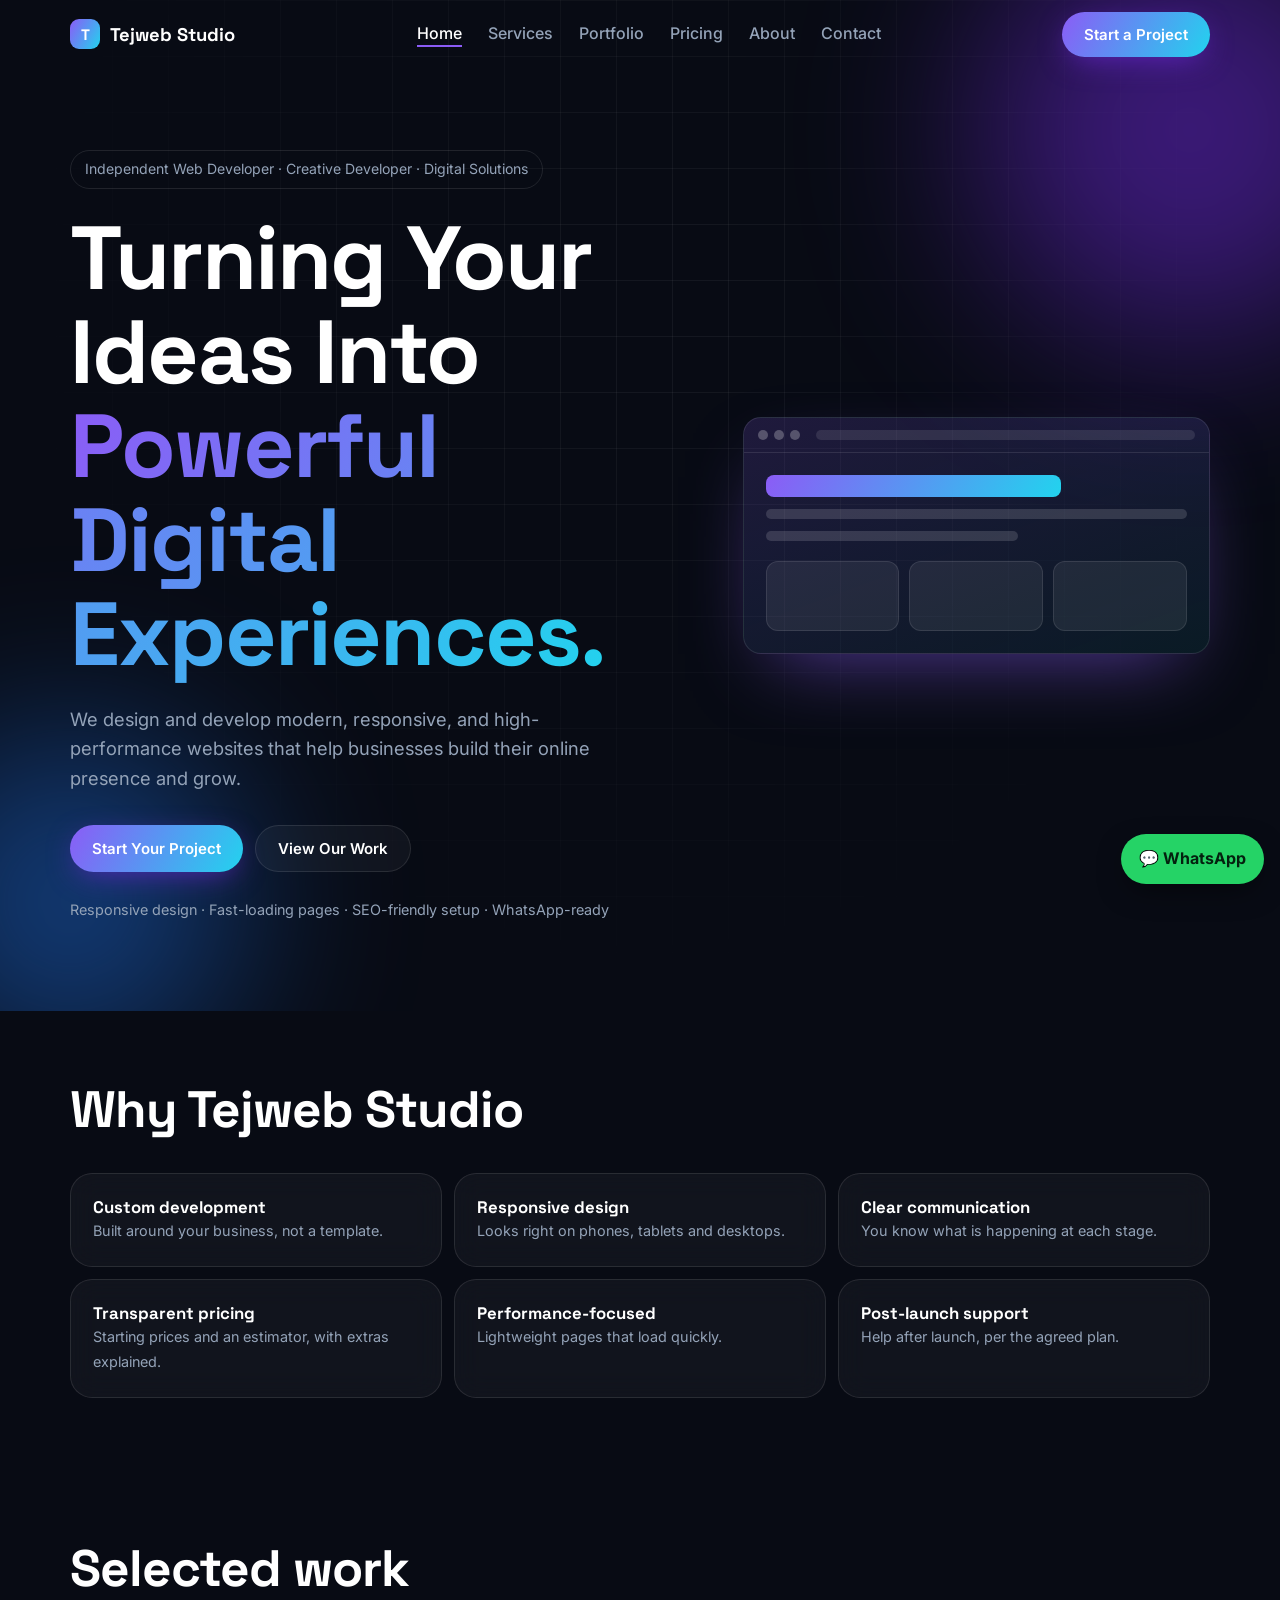
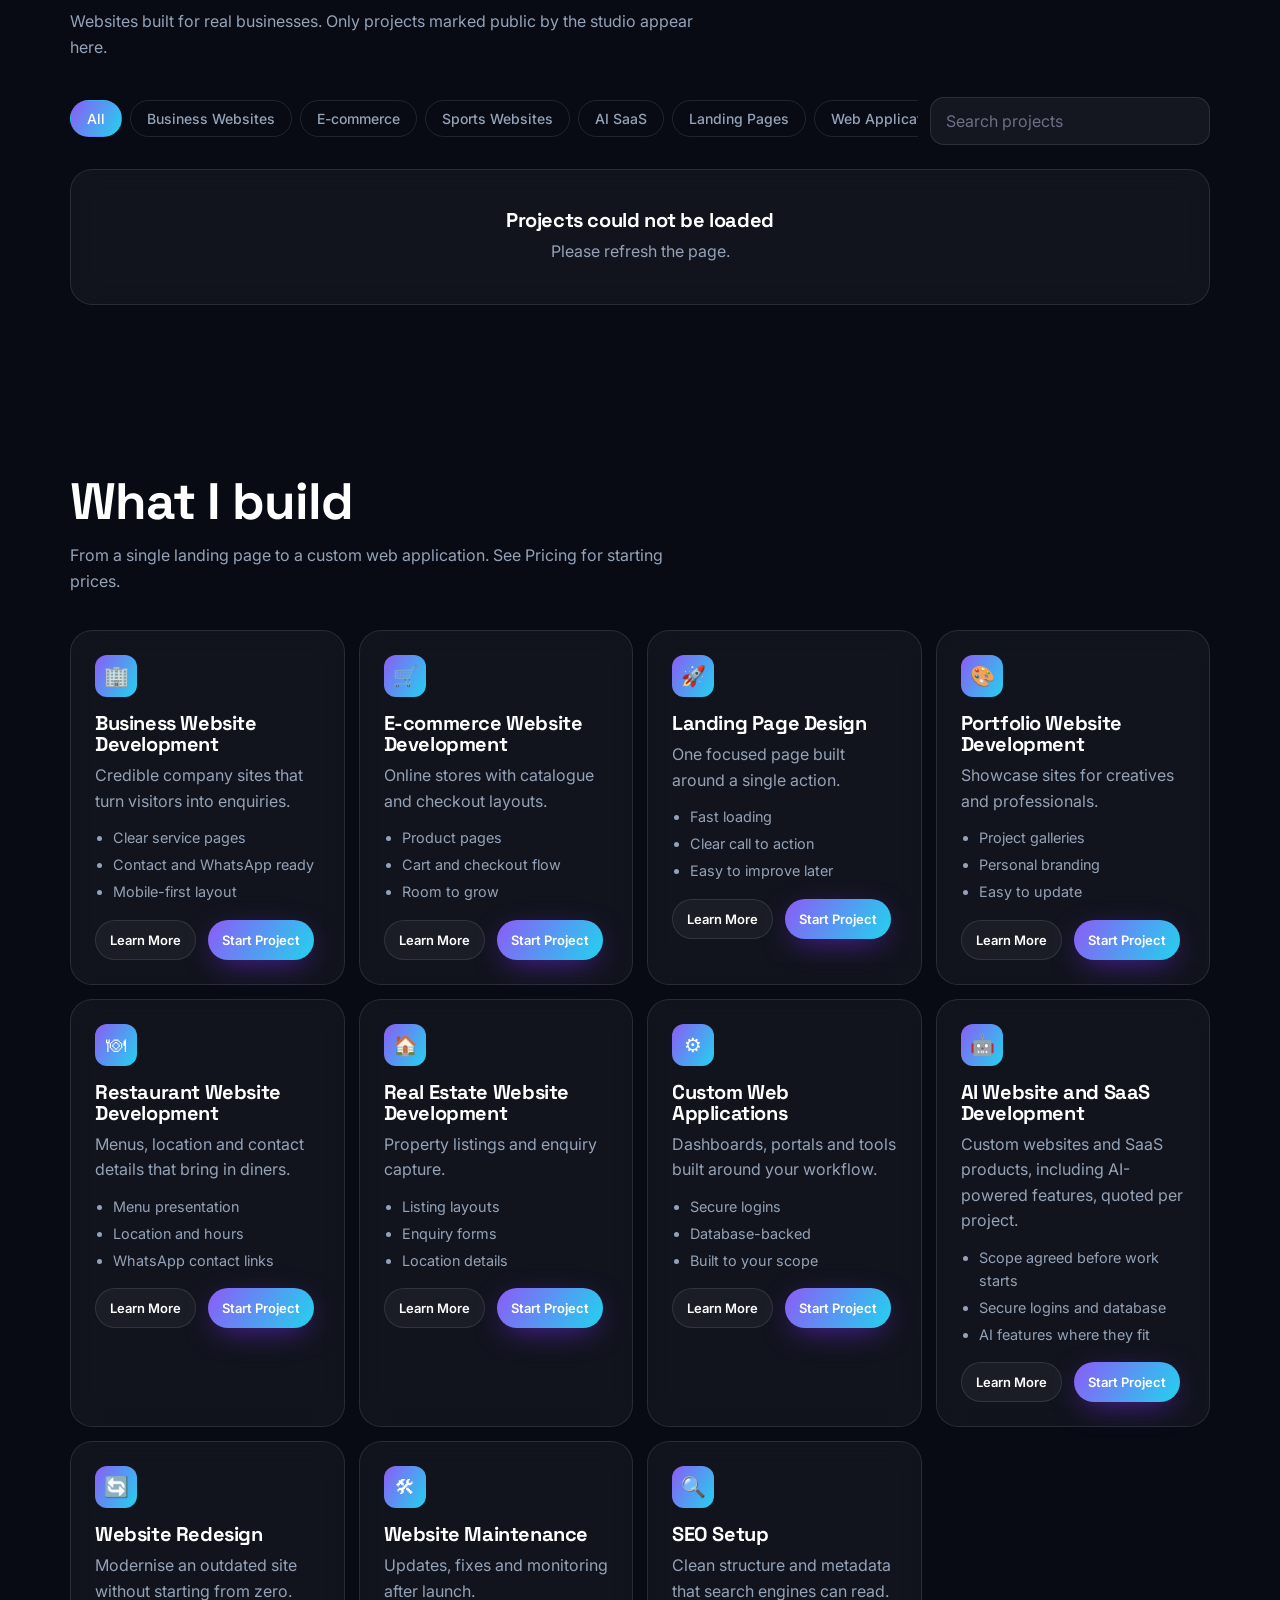
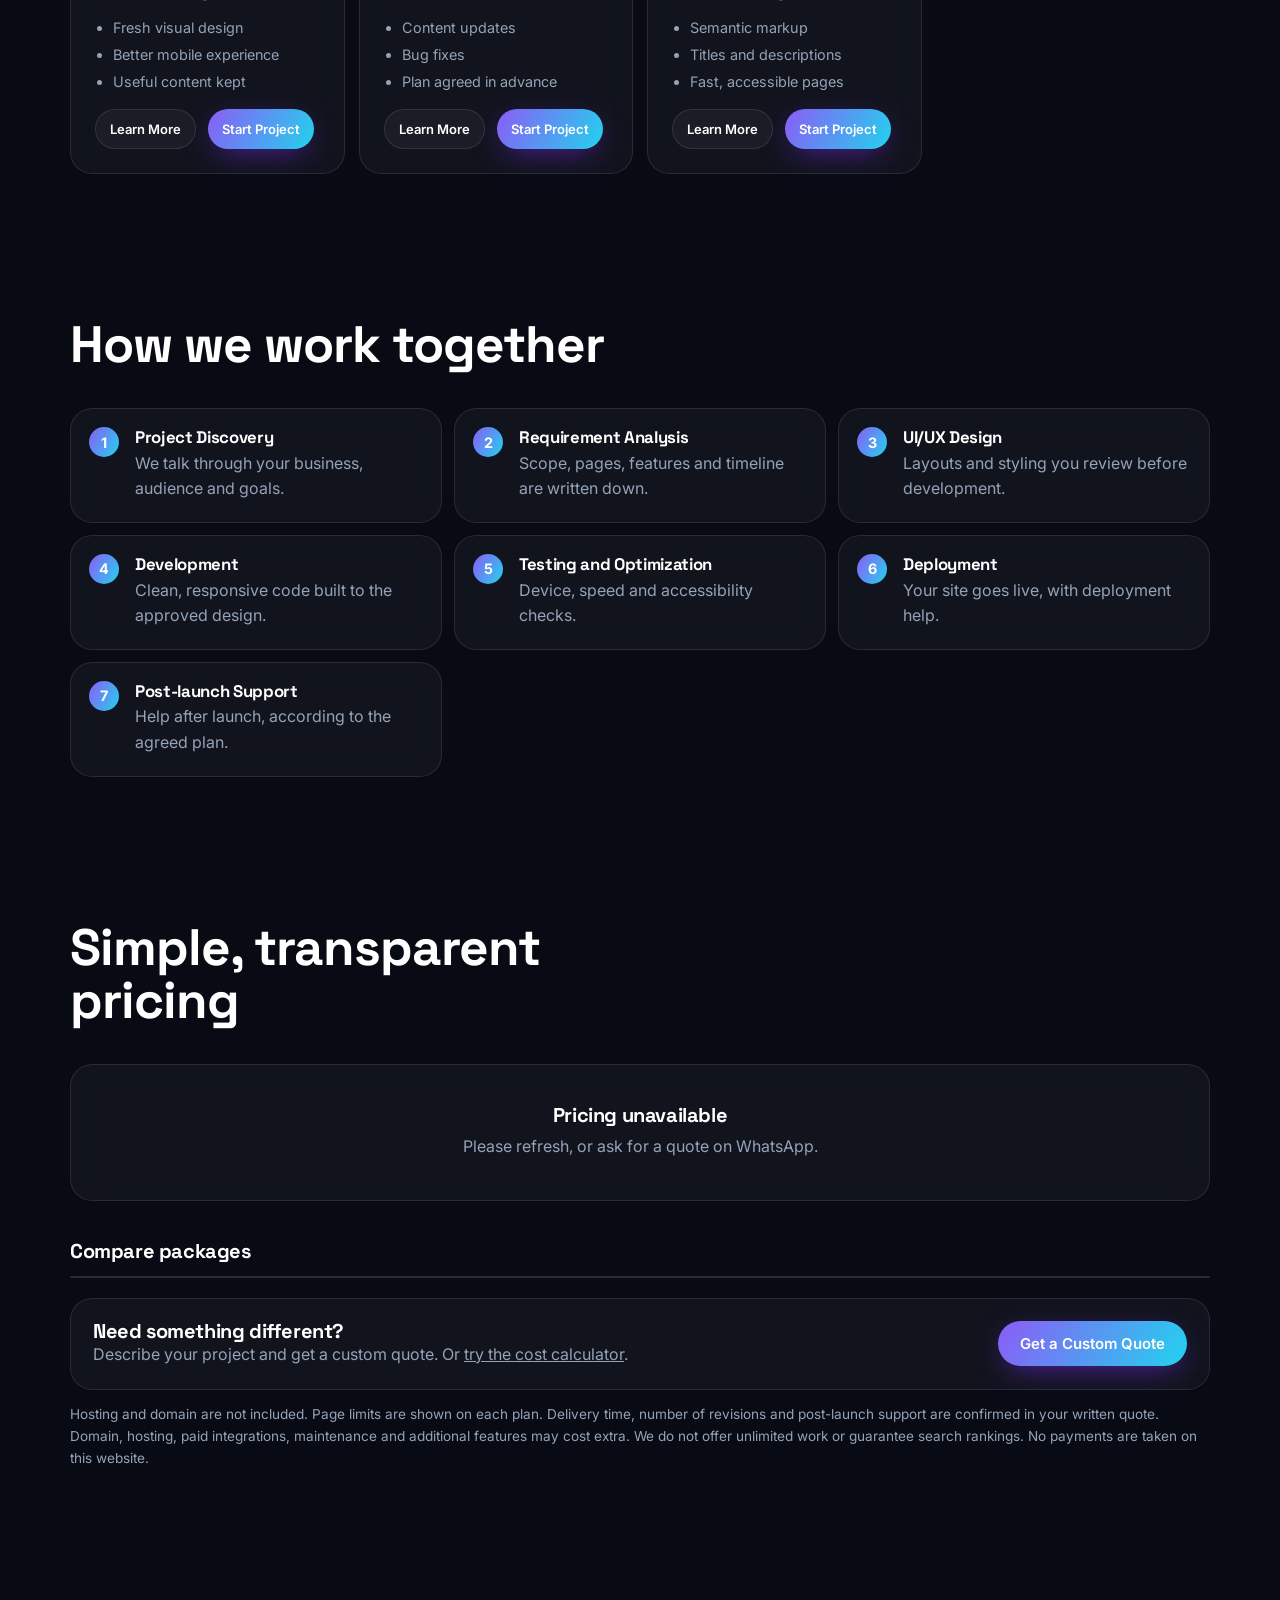
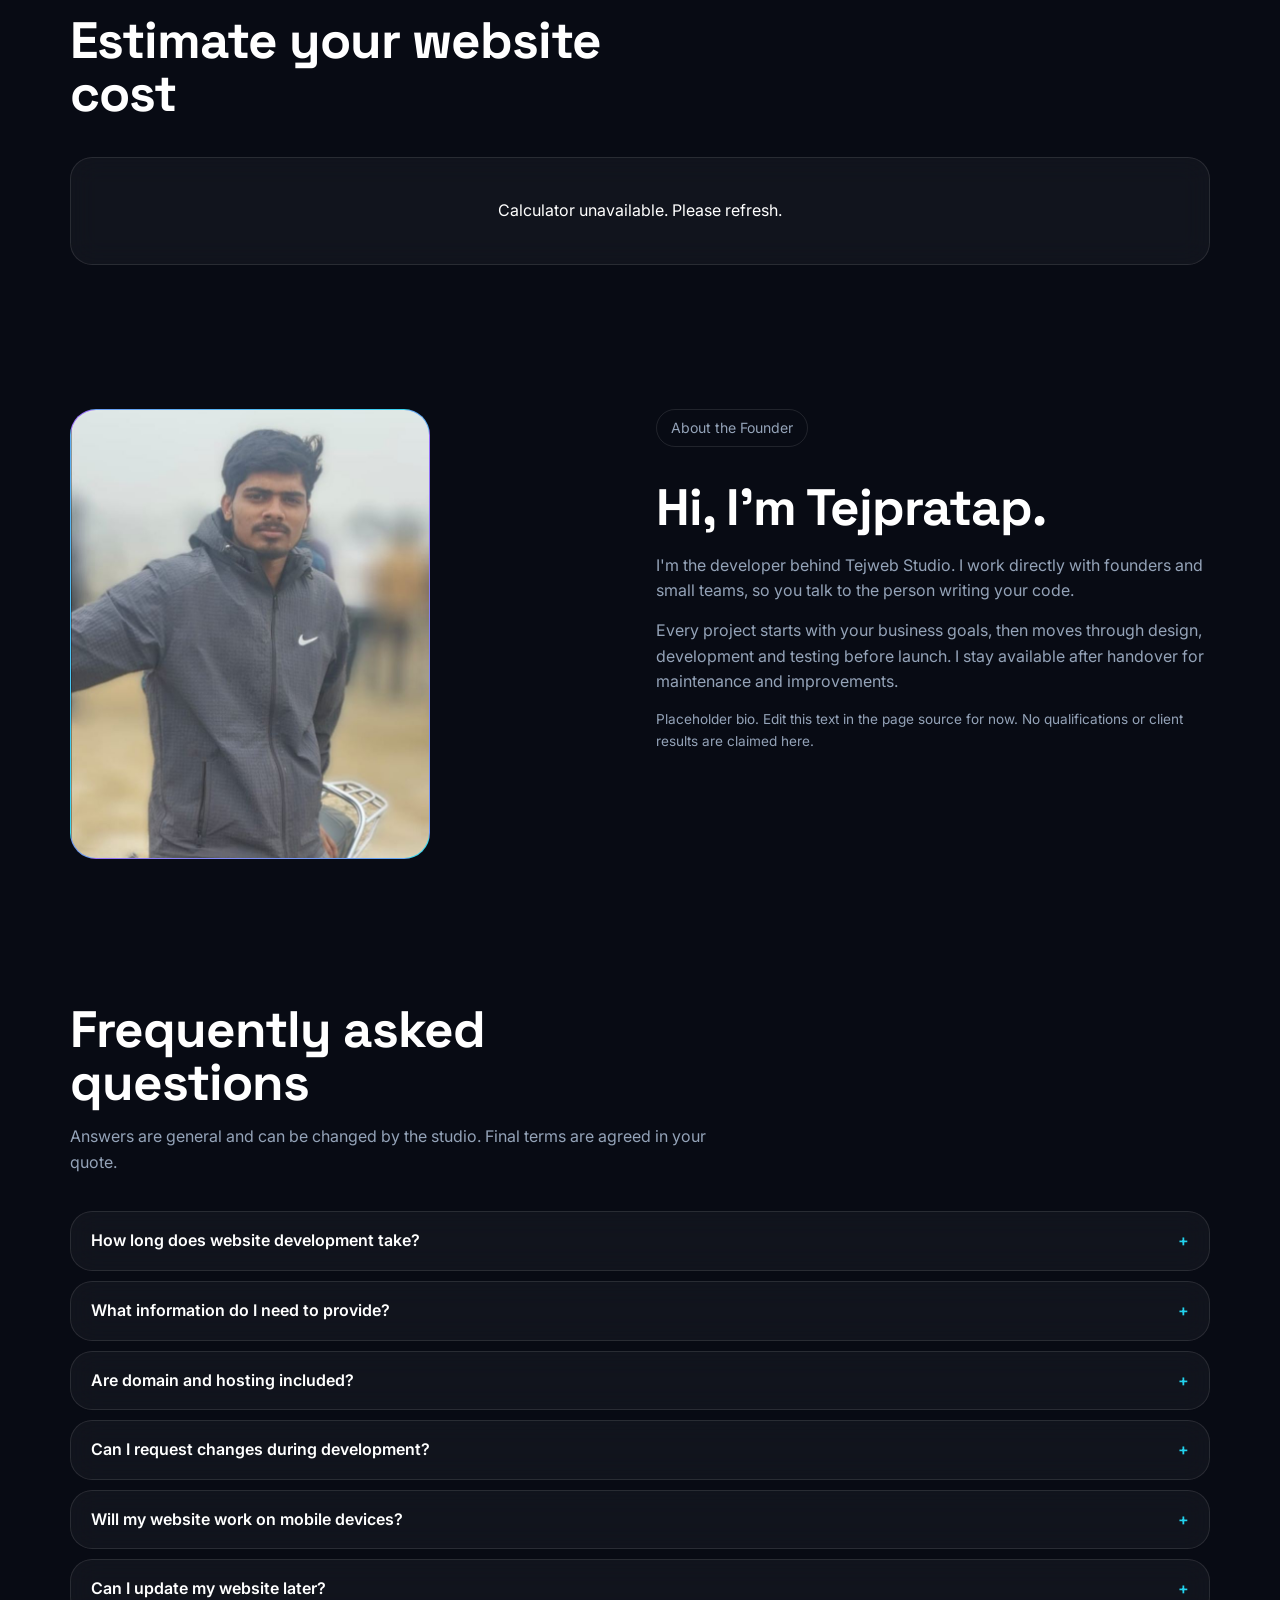
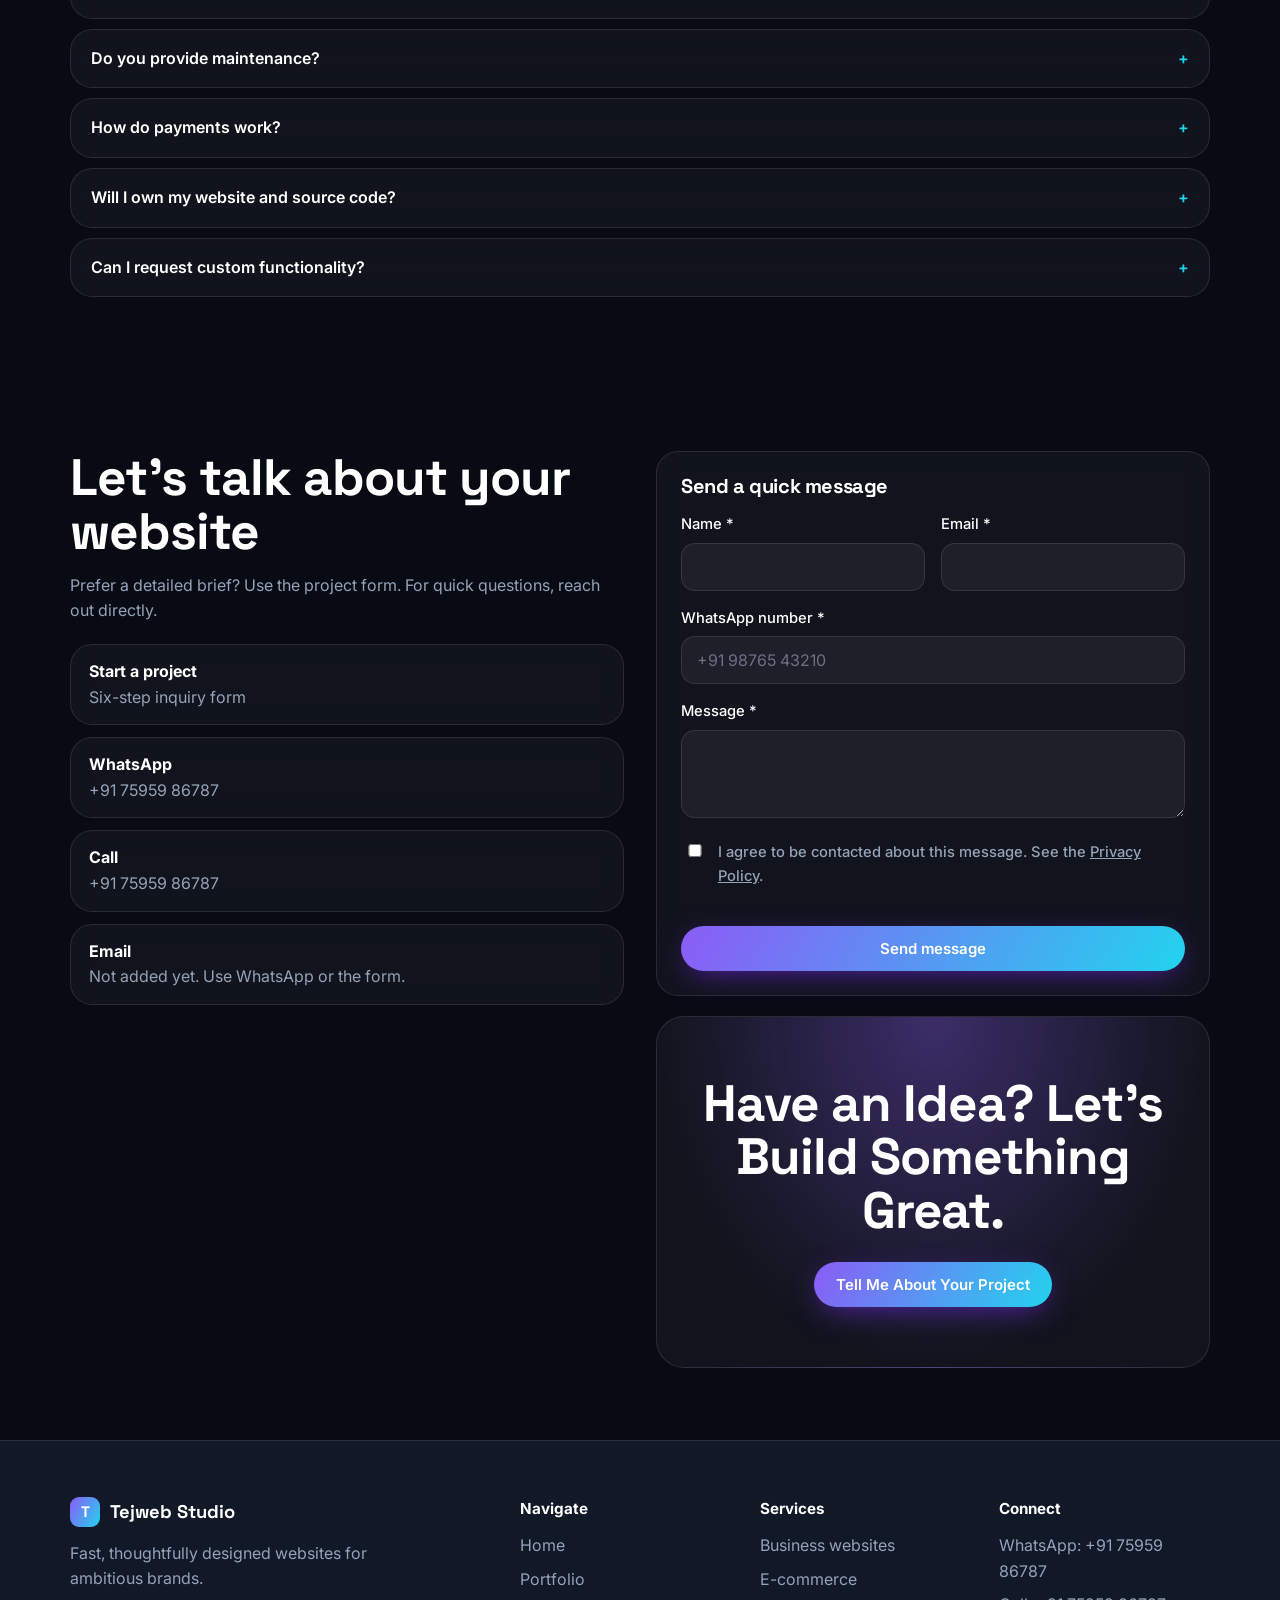
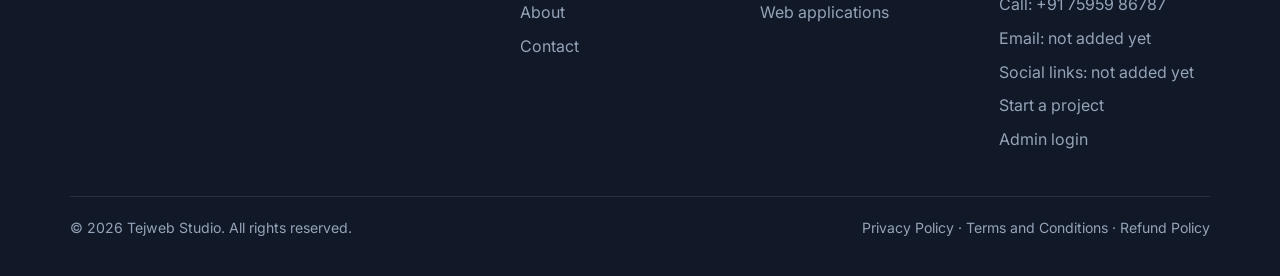
==== commit 80d130a6: "Add files via upload" ====
--- a/index.html
+++ b/index.html
@@ -145,7 +145,7 @@
 @media(prefers-reduced-motion:reduce){*,*:before,*:after{animation:none!important;transition:none!important;scroll-behavior:auto!important}}
 .bl{margin:0;padding-left:18px;color:var(--mut);font-size:.9rem}.bl li{margin-bottom:4px}
 .svc .btn{padding:9px 14px;font-size:13px;min-height:40px}
-.plans{display:grid;gap:16px}@media(min-width:900px){.plans{grid-template-columns:repeat(3,1fr)}}
+.plans{display:grid;gap:16px;grid-template-columns:repeat(auto-fit,minmax(250px,1fr))}
 .plan{padding:26px;display:flex;flex-direction:column;gap:14px}.plan.pop{border-color:var(--v);box-shadow:0 0 40px -12px rgba(139,92,246,.6)}.plan .btn{margin-top:auto}
 .price b{font:800 2rem "Space Grotesk",sans-serif;display:block}
 .cq{display:flex;flex-wrap:wrap;gap:14px;align-items:center;justify-content:space-between;padding:22px;margin-top:20px}
@@ -158,9 +158,17 @@
 .links a[aria-current=true],.menu a[aria-current=true]{color:#fff;box-shadow:inset 0 -2px 0 var(--v)}
 #stats{grid-template-columns:repeat(2,1fr)}@media(min-width:800px){#stats{grid-template-columns:repeat(3,1fr)}}
 .lg h1{font-size:clamp(1.8rem,5vw,2.8rem)}.lg h3{margin:22px 0 6px}.lg p{margin-top:6px}
+.skip{position:absolute;left:-999px;top:8px;z-index:100;background:#fff;color:#000;padding:10px 16px;border-radius:8px}.skip:focus{left:8px}
+.hero .wrap{display:grid;gap:40px;align-items:center}@media(min-width:960px){.hero .wrap{grid-template-columns:1.15fr .85fr}}
+.mock{border:1px solid var(--line);border-radius:18px;background:linear-gradient(160deg,rgba(139,92,246,.18),rgba(34,211,238,.08));box-shadow:0 30px 80px -30px rgba(139,92,246,.6);overflow:hidden;max-width:520px;width:100%;justify-self:center}
+.mk-bar{display:flex;gap:6px;align-items:center;padding:12px 14px;border-bottom:1px solid var(--line)}.mk-bar i{width:10px;height:10px;border-radius:50%;background:rgba(255,255,255,.25)}.mk-bar span{margin-left:10px;flex:1;height:10px;border-radius:6px;background:rgba(255,255,255,.1)}
+.mk-body{padding:22px;display:grid;gap:12px}.mk-h{height:22px;width:70%;border-radius:8px;background:var(--grad)}.mk-p{height:10px;border-radius:6px;background:rgba(255,255,255,.14)}.mk-p.s{width:60%}.mk-row{display:grid;grid-template-columns:repeat(3,1fr);gap:10px;margin-top:8px}.mk-row b{height:70px;border-radius:12px;background:rgba(255,255,255,.07);border:1px solid var(--line)}
+.dm{display:inline-block;margin-right:8px;padding:2px 10px;border:1px solid #f5c542;color:#f5c542;border-radius:999px;font-size:.75rem}
+.wafab{position:fixed;right:16px;bottom:calc(16px + env(safe-area-inset-bottom,0px));z-index:60;display:flex;align-items:center;gap:8px;padding:12px 18px;border-radius:999px;background:#25D366;color:#04210f;font-weight:700;box-shadow:0 10px 30px -8px rgba(0,0,0,.6);text-decoration:none}
 </style>
 </head>
 <body>
+<a class="skip" href="#site">Skip to main content</a>
 <header id="hd"><div class="wrap"><nav aria-label="Main">
 <a class="logo" href="#/" aria-label="Tejweb Studio home"><i>T</i>Tejweb Studio</a>
 <div class="links"><a href="#/" data-nav="top">Home</a><a href="#/services" data-nav="services">Services</a><a href="#/portfolio" data-nav="portfolio">Portfolio</a><a href="#/pricing" data-nav="pricing">Pricing</a><a href="#/about" data-nav="about">About</a><a href="#/contact" data-nav="contact">Contact</a></div>
@@ -172,11 +180,12 @@
 
 <main id="site">
 <div class="hero" id="top"><div class="orb o1"></div><div class="orb o2"></div><div class="grid"></div>
-<div class="wrap">
+<div class="wrap"><div class="hcopy">
 <span class="tag in">Independent Web Developer · Creative Developer · Digital Solutions</span>
 <h1 class="in in2">Turning Your Ideas Into <span class="grad">Powerful Digital Experiences.</span></h1>
 <p class="lead in in3">We design and develop modern, responsive, and high-performance websites that help businesses build their online presence and grow.</p>
-<div class="row in in3"><a class="btn pri" href="#/start-project">Start Your Project</a><a class="btn" href="#/portfolio">Explore Our Work</a></div><p class="in in3" style="margin-top:26px;font-size:.9rem">Responsive design · Fast-loading pages · SEO-friendly setup · WhatsApp-ready</p>
+<div class="row in in3"><a class="btn pri" href="#/start-project">Start Your Project</a><a class="btn" href="#/portfolio">View Our Work</a></div><p class="in in3" style="margin-top:26px;font-size:.9rem">Responsive design · Fast-loading pages · SEO-friendly setup · WhatsApp-ready</p>
+</div><div class="mock" aria-hidden="true"><div class="mk-bar"><i></i><i></i><i></i><span></span></div><div class="mk-body"><div class="mk-h"></div><div class="mk-p"></div><div class="mk-p s"></div><div class="mk-row"><b></b><b></b><b></b></div></div></div>
 </div></div>
 
 <section id="trust"><div class="wrap"><div class="head"><h2>Why Tejweb Studio</h2></div><div class="stats" id="stats"></div></div></section>
@@ -204,12 +213,12 @@
 <div class="plans" id="plans" aria-live="polite"></div>
 <h3 style="margin:40px 0 14px">Compare packages</h3><div class="glass tw" id="cmp"></div>
 <div class="glass cq"><div><h3>Need something different?</h3><p>Describe your project and get a custom quote. Or <a href="#/calculator" style="text-decoration:underline">try the cost calculator</a>.</p></div><button class="btn pri" data-plan="Custom Quote">Get a Custom Quote</button></div>
-<p class="note">Domain, hosting, paid integrations, maintenance and additional features may cost extra. No payments are taken on this website.</p>
+<p class="note">Hosting and domain are not included. Page limits are shown on each plan. Delivery time, number of revisions and post-launch support are confirmed in your written quote. Domain, hosting, paid integrations, maintenance and additional features may cost extra. We do not offer unlimited work or guarantee search rankings. No payments are taken on this website.</p>
 </div></section>
 <section id="calculator"><div class="wrap"><div class="head"><h2>Estimate your website cost</h2><p id="cnote"></p></div><div class="calc" id="calc"></div></div></section>
 <section id="about"><div class="wrap two">
 <div><img class="pf" src="[data-uri]" width="720" height="942" alt="Tejpratap, founder of Tejweb Studio" loading="lazy"></div>
-<div><h2>Hi, I'm Tejpratap.</h2>
+<div><span class="tag">About the Founder</span><h2 style="margin-top:12px">Hi, I'm Tejpratap.</h2>
 <p style="margin-top:18px">I'm the developer behind Tejweb Studio. I work directly with founders and small teams, so you talk to the person writing your code.</p>
 <p style="margin-top:14px">Every project starts with your business goals, then moves through design, development and testing before launch. I stay available after handover for maintenance and improvements.</p>
 <p class="note">Placeholder bio. Edit this text in the page source for now. No qualifications or client results are claimed here.</p></div>
@@ -246,15 +255,16 @@
 <div><h4>Services</h4><ul><li><a href="#/services">Business websites</a></li><li><a href="#/services">E-commerce</a></li><li><a href="#/services">Web applications</a></li></ul></div>
 <div><h4>Connect</h4><ul><li><a data-wa href="https://wa.me/917595986787" target="_blank" rel="noopener noreferrer">WhatsApp: +91 75959 86787</a></li><li><a href="tel:+917595986787">Call: +91 75959 86787</a></li><li id="femail">Email: not added yet</li><li id="soc">Social links: not added yet</li><li><a href="#/start-project">Start a project</a></li><li><a href="/admin.html">Admin login</a></li></ul></div>
 </div>
-<div class="copy"><span>© <span id="yr"></span> Tejweb Studio. All rights reserved.</span><span><a href="#/privacy">Privacy Policy</a> · <a href="#/terms">Terms of Service</a> · <a href="#/refunds">Refund Policy</a></span></div></div></footer>
-
+<div class="copy"><span>© <span id="yr"></span> Tejweb Studio. All rights reserved.</span><span><a href="#/privacy">Privacy Policy</a> · <a href="#/terms">Terms and Conditions</a> · <a href="#/refunds">Refund Policy</a></span></div></div></footer>
+
+<a class="wafab" data-wa data-wam="Hi Tejweb Studio, I'd like to discuss a website project." href="https://wa.me/917595986787" target="_blank" rel="noopener noreferrer" aria-label="Chat with Tejweb Studio on WhatsApp">💬 WhatsApp</a>
 <dialog id="dlg"><h3 id="dt"></h3><p id="dd"></p><p style="color:var(--mut)" id="dm"></p><div class="row" style="margin-top:18px"><button class="btn pri hide" id="dgo">Start project</button><button class="btn" id="dx">Close</button></div></dialog>
 
 <script>
 /* ---- Data ---- */
 const SUPABASE_URL="https://ceqmbxgwfjkcemzfoime.supabase.co",SUPABASE_KEY="sb_publishable_o6dFIDAWK-tobr1W81a7DQ_zSHpFEbe";
 const CONFIG={brand:"Tejweb Studio",stats:{projects:null,clients:null,years:null}};
-const CATS=["Business","E-commerce","Portfolio","Restaurant","Real Estate","Web Applications"];
+const CATS=["Business Websites","E-commerce","Sports Websites","AI SaaS","Landing Pages","Web Applications"];
 let PROJECTS=[],projState="loading";
 const SERVICES=[
 ["🏢","Business Website Development","Credible company sites that turn visitors into enquiries.",["Clear service pages","Contact and WhatsApp ready","Mobile-first layout"],"Business Website"],
@@ -264,9 +274,10 @@
 ["🍽","Restaurant Website Development","Menus, location and contact details that bring in diners.",["Menu presentation","Location and hours","WhatsApp contact links"],"Restaurant Website"],
 ["🏠","Real Estate Website Development","Property listings and enquiry capture.",["Listing layouts","Enquiry forms","Location details"],"Real Estate Website"],
 ["⚙️","Custom Web Applications","Dashboards, portals and tools built around your workflow.",["Secure logins","Database-backed","Built to your scope"],"Custom Web Application"],
+["🤖","AI Website and SaaS Development","Custom websites and SaaS products, including AI-powered features, quoted per project.",["Scope agreed before work starts","Secure logins and database","AI features where they fit"],"AI Website / SaaS"],
 ["🔄","Website Redesign","Modernise an outdated site without starting from zero.",["Fresh visual design","Better mobile experience","Useful content kept"],"Other"],
 ["🛠","Website Maintenance","Updates, fixes and monitoring after launch.",["Content updates","Bug fixes","Plan agreed in advance"],"Other"],
-["🔍","SEO-Friendly Website Setup","Clean structure and metadata that search engines can read.",["Semantic markup","Titles and descriptions","Fast, accessible pages"],"Other"]];
+["🔍","SEO Setup","Clean structure and metadata that search engines can read.",["Semantic markup","Titles and descriptions","Fast, accessible pages"],"Other"]];
 const STEPS=[["Project Discovery","We talk through your business, audience and goals."],["Requirement Analysis","Scope, pages, features and timeline are written down."],["UI/UX Design","Layouts and styling you review before development."],["Development","Clean, responsive code built to the approved design."],["Testing and Optimization","Device, speed and accessibility checks."],["Deployment","Your site goes live, with deployment help."],["Post-launch Support","Help after launch, according to the agreed plan."]];
 const $=s=>document.querySelector(s),esc=s=>String(s).replace(/[&<>"']/g,c=>({"&":"&amp;","<":"&lt;",">":"&gt;",'"':"&quot;","'":"&#39;"}[c]));
 
@@ -280,11 +291,11 @@
 
 /* ---- Portfolio ---- */
 let cat="All",term="",shown=6;
-$("#chips").innerHTML=["All",...CATS].map(c=>`<button class="chip" aria-pressed="${c==="All"}" data-c="${c}">${c}</button>`).join("");
+const buildChips=()=>{$("#chips").innerHTML=["All",...CATS,...[...new Set(PROJECTS.map(p=>p.cat))].filter(c=>!CATS.includes(c))].map(c=>`<button class="chip" aria-pressed="${c===cat}" data-c="${esc(c)}">${esc(c)}</button>`).join("")};buildChips();
 $("#chips").onclick=e=>{const b=e.target.closest(".chip");if(!b)return;cat=b.dataset.c;shown=6;document.querySelectorAll(".chip").forEach(x=>x.setAttribute("aria-pressed",x===b));draw()};
 $("#q").oninput=e=>{term=e.target.value.toLowerCase();shown=6;draw()};
 $("#more").onclick=()=>{shown+=6;draw()};
-const card=p=>`<article class="glass card">${p.img?`<img class="thumb" src="${esc(p.img)}" alt="${esc(p.name)} website screenshot" loading="lazy" decoding="async"${p.iw&&p.ih?` width="${p.iw}" height="${p.ih}"`:""}>`:`<div class="thumb" style="background:linear-gradient(135deg,${p.c[0]},${p.c[1]})" role="img" aria-label="${esc(p.name)}">${esc(p.name[0])}</div>`}<div class="cb"><span class="cat">${esc(p.cat)}</span><h3>${esc(p.name)}</h3><p>${esc(p.d)}</p><div class="tech">${p.t.map(t=>`<span>${esc(t)}</span>`).join("")}</div><div class="row"><button class="btn" data-s="${esc(p.slug)}">Project Details</button>${p.live?`<a class="btn" href="${esc(p.live)}" target="_blank" rel="noopener noreferrer">Visit Live Website</a>`:""}</div></div></article>`;
+const card=p=>`<article class="glass card">${p.img?`<img class="thumb" src="${esc(p.img)}" alt="${esc(p.name)} website screenshot" loading="lazy" decoding="async"${p.iw&&p.ih?` width="${p.iw}" height="${p.ih}"`:""}>`:`<div class="thumb" style="background:linear-gradient(135deg,${p.c[0]},${p.c[1]})" role="img" aria-label="${esc(p.name)}">${esc(p.name[0])}</div>`}<div class="cb"><span class="cat">${p.demo?'<span class="dm">Demo project</span>':""}${esc(p.cat)}</span><h3>${esc(p.name)}</h3><p>${esc(p.d)}</p><div class="tech">${p.t.map(t=>`<span>${esc(t)}</span>`).join("")}</div><div class="row"><button class="btn" data-s="${esc(p.slug)}">Project Details</button>${p.live?`<a class="btn" href="${esc(p.live)}" target="_blank" rel="noopener noreferrer">View Live Website</a>`:""}</div></div></article>`;
 function draw(){
  const pg=$("#pg"),list=PROJECTS.filter(p=>(cat==="All"||p.cat===cat)&&p.name.toLowerCase().includes(term)).sort((a,b)=>b.featured-a.featured);
  $("#more").classList.toggle("hide",list.length<=shown);
@@ -293,8 +304,8 @@
  if(!PROJECTS.length){pg.innerHTML='<div class="glass empty"><h3>Projects coming soon</h3><p style="margin-top:8px">New work will be added here. <a href="#/start-project" style="text-decoration:underline">Start a project</a> to be next.</p></div>';return}
  pg.innerHTML=list.length?list.slice(0,shown).map(card).join(""):'<div class="glass empty"><h3>No projects found</h3><p style="margin-top:8px">Try a different category or search term.</p></div>';
 }
-async function loadProjects(){try{const r=await fetch(SUPABASE_URL+"/rest/v1/portfolio_projects?select=id,title,category,description,technologies,live_url,image_url,image_w,image_h,completed_on,featured&published=eq.true&order=featured.desc,created_at.desc",{headers:{apikey:SUPABASE_KEY}});if(!r.ok)throw 0;
- PROJECTS=(await r.json()).map(x=>({slug:x.id,name:x.title,cat:x.category,d:x.description,t:x.technologies||[],c:["#6d28d9","#22d3ee"],live:/^https:\/\//.test(x.live_url||"")?x.live_url:null,img:/^https:\/\//.test(x.image_url||"")?x.image_url:null,iw:x.image_w,ih:x.image_h,date:x.completed_on,featured:x.featured?1:0}));projState="ok"}catch(e){projState="error"}draw()}
+async function loadProjects(){try{const r=await fetch(SUPABASE_URL+"/rest/v1/portfolio_projects?select=id,title,category,description,technologies,live_url,image_url,image_w,image_h,completed_on,featured,is_demo&published=eq.true&order=featured.desc,created_at.desc",{headers:{apikey:SUPABASE_KEY}});if(!r.ok)throw 0;
+ PROJECTS=(await r.json()).map(x=>({slug:x.id,name:x.title,cat:x.category,d:x.description,t:x.technologies||[],c:["#6d28d9","#22d3ee"],live:/^https:\/\//.test(x.live_url||"")?x.live_url:null,img:/^https:\/\//.test(x.image_url||"")?x.image_url:null,iw:x.image_w,ih:x.image_h,date:x.completed_on,demo:!!x.is_demo,featured:x.featured?1:0}));projState="ok"}catch(e){projState="error"}buildChips();draw()}
 $("#pg").onclick=e=>{const b=e.target.closest("[data-s]");if(!b)return;const p=PROJECTS.find(x=>x.slug===b.dataset.s);$("#dgo").classList.add("hide");$("#dt").textContent=p.name;$("#dd").textContent=p.d;$("#dm").style.whiteSpace="pre-line";$("#dm").textContent=[p.t.length?"Technologies: "+p.t.join(", "):"",p.date?"Completed: "+new Date(p.date).toLocaleDateString("en-IN",{month:"long",year:"numeric"}):""].filter(Boolean).join("\n");$("#dlg").showModal()};
 $("#dx").onclick=()=>$("#dlg").close();
 draw();
@@ -315,7 +326,7 @@
  const P=CFG.pricing,pe=$("#plans");
  if(!P){pe.innerHTML=cfgState==="loading"?'<div class="glass empty">Loading pricing…</div>':'<div class="glass empty"><h3>Pricing unavailable</h3><p style="margin-top:8px">Please refresh, or ask for a quote on WhatsApp.</p></div>';$("#cmp").innerHTML=""}
  else{$("#pnote").textContent=P.note||"";
-  pe.innerHTML=P.plans.map(p=>`<article class="glass plan${p.popular?" pop":""}"><h3>${esc(p.name)}</h3><p>${esc(p.tag||"")}</p><div class="price">Starting at <b>${inr(p.price)}</b></div><ul class="bl">${p.includes.map(i=>`<li>${esc(i)}</li>`).join("")}</ul><button class="btn pri" data-plan="${esc(p.name)}">Choose Plan</button></article>`).join("");
+  pe.innerHTML=P.plans.map(p=>`<article class="glass plan${p.popular?" pop":""}"><h3>${esc(p.name)}</h3><p>${esc(p.tag||"")}</p><div class="price">Starting at <b>${inr(p.price)}</b></div><ul class="bl">${["pages","delivery","revisions","support"].filter(k=>p[k]).map(k=>`<li><b>${lbl2(k)}:</b> ${esc(p[k])}</li>`).join("")}${p.includes.map(i=>`<li>${esc(i)}</li>`).join("")}</ul><button class="btn pri" data-plan="${esc(p.name)}">Choose Plan</button></article>`).join("")+'<article class="glass plan"><h3>AI Website and SaaS</h3><p>Custom quotation</p><div class="price"><b>Custom</b>priced per project</div><ul class="bl"><li>Scope agreed before work starts</li><li>Quoted after reviewing your requirements</li></ul><button class="btn pri" data-plan="Custom Quote" data-type="AI Website / SaaS">Request a Quote</button></article>';
   const rows=[...new Set(P.plans.flatMap(p=>p.includes))];
   $("#cmp").innerHTML=`<table><thead><tr><th>Feature</th>${P.plans.map(p=>`<th>${esc(p.name)}</th>`).join("")}</tr></thead><tbody>${rows.map(r=>`<tr><td>${esc(r)}</td>${P.plans.map(p=>`<td>${p.includes.includes(r)?'<span style="color:var(--ok)" aria-label="Included">✓</span>':'<span style="color:var(--mut)" aria-label="Not listed">—</span>'}</td>`).join("")}</tr>`).join("")}</tbody></table>`}
  const F=CFG.faqs&&CFG.faqs.length?CFG.faqs.map(x=>[x.q,x.a]):FAQ_DEFAULT;
@@ -326,10 +337,10 @@
  if(c.email&&/^[^\s@]+@[^\s@]+\.[^\s@]+$/.test(c.email)){$("#emailbox").outerHTML=`<a class="glass" id="emailbox" href="mailto:${esc(c.email)}" style="padding:14px 18px;display:block"><b>Email</b><br><span style="color:var(--mut)">${esc(c.email)}</span></a>`;$("#femail").innerHTML=`<a href="mailto:${esc(c.email)}">Email: ${esc(c.email)}</a>`}
  const so=["instagram","linkedin","github"].filter(k=>/^https:\/\//.test(c[k]||""));
  if(so.length)$("#soc").innerHTML=so.map(k=>`<a href="${esc(c[k])}" target="_blank" rel="noopener noreferrer">${lbl2(k)}</a>`).join(" · ");
- document.querySelectorAll("[data-wa]").forEach(a=>a.href=wa());
+ document.querySelectorAll("[data-wa]").forEach(a=>a.href=wa(a.dataset.wam));
 }
 const lbl2=k=>k[0].toUpperCase()+k.slice(1);
-document.addEventListener("click",e=>{const b=e.target.closest("[data-plan]");if(b)openForm({plan:b.dataset.plan})});
+document.addEventListener("click",e=>{const b=e.target.closest("[data-plan]");if(b)openForm({plan:b.dataset.plan,...(b.dataset.type?{type:b.dataset.type}:{})})});
 $("#svc").onclick=e=>{const b=e.target.closest("[data-sv]");if(!b)return;const s=SERVICES[+b.dataset.sv],pre={type:s[4],desc:"Service: "+s[1]+". "};
  if(b.dataset.a==="go")return openForm(pre);
  $("#dt").textContent=s[1];$("#dd").textContent=s[2];$("#dm").textContent="Key benefits: "+s[3].join(", ")+".";dgoA=()=>{$("#dlg").close();openForm(pre)};$("#dgo").classList.remove("hide");$("#dlg").showModal()};
@@ -361,7 +372,7 @@
 const TPL='<p class="note" style="border:1px solid #f5c542;color:#f5c542;border-radius:12px;padding:10px 14px">Template only. This is not legal advice and does not guarantee legal compliance. The studio should review and complete it.</p>';
 const LEGAL={
 privacy:{t:"Privacy Policy",h:TPL+`<h3>What we collect</h3><p>When you send an inquiry or message we collect the details you enter: name, business name, email, WhatsApp number, project requirements, budget, timeline and any calculator selections.</p><h3>Why</h3><p>To reply to you, prepare quotes and manage your project.</p><h3>Where it is stored</h3><p>Inquiries are stored in a Supabase database. Only the studio owner can view them through a protected admin area.</p><h3>Retention and deletion</h3><p>Inquiry data is kept while it is needed to handle your inquiry or project. You can ask for your data to be corrected or deleted by contacting the studio.</p><h3>Third parties</h3><p>The WhatsApp buttons open WhatsApp, which has its own privacy terms. This website does not process payments.</p><h3>Contact</h3><p>WhatsApp: +91 75959 86787. Email: to be added by the studio.</p>`},
-terms:{t:"Terms of Service",h:TPL+`<h3>Estimates and quotes</h3><p>Prices and calculator results on this website are estimates, not final quotations. A final scope and price are agreed in writing before work starts.</p><h3>Extra costs</h3><p>Domain, hosting, paid integrations, maintenance and additional features may cost extra.</p><h3>Scope and changes</h3><p>Work follows the approved scope. Changes outside it may affect cost and timeline.</p><h3>Ownership</h3><p>Ownership and handover of the website and source code are agreed in writing before the project starts.</p><h3>Payments</h3><p>Payment terms are set in each project agreement. No payments are taken on this website.</p>`},
+terms:{t:"Terms and Conditions",h:TPL+`<h3>Estimates and quotes</h3><p>Prices and calculator results on this website are estimates, not final quotations. A final scope and price are agreed in writing before work starts.</p><h3>Extra costs</h3><p>Domain, hosting, paid integrations, maintenance and additional features may cost extra.</p><h3>Scope and changes</h3><p>Work follows the approved scope. Changes outside it may affect cost and timeline.</p><h3>Ownership</h3><p>Ownership and handover of the website and source code are agreed in writing before the project starts.</p><h3>Payments</h3><p>Payment terms are set in each project agreement. No payments are taken on this website.</p>`},
 refunds:{t:"Refund and Cancellation Policy",h:TPL+`<h3>Cancellation</h3><p>Cancellation terms are set out in each project agreement. [Studio to complete: notice period and charges for work already done.]</p><h3>Refunds</h3><p>Refund terms depend on the stage of work and are agreed before the project starts. [Studio to complete.]</p>`}};
 
 /* ---- Router ---- */
@@ -393,7 +404,7 @@
  $("#cf").innerHTML=`<div class="full" style="text-align:center;padding:20px"><div style="font-size:2.4rem;color:var(--ok)">✓</div><h3>Message received</h3><p style="margin-top:8px">Your reference is <b style="color:#fff">${esc(r.ref)}</b>.</p></div>`};
 
 /* ---- Multi-step inquiry form ---- */
-const TYPES=["Business Website","E-commerce Website","Portfolio Website","Landing Page","Restaurant Website","Real Estate Website","Custom Web Application","Other"];
+const TYPES=["Business Website","E-commerce Website","Portfolio Website","Landing Page","Restaurant Website","Real Estate Website","AI Website / SaaS","Custom Web Application","Other"];
 const BUDGETS=["₹2,000–₹5,000","₹5,000–₹10,000","₹10,000–₹25,000","₹25,000+","Not sure yet"],TL=["3–5 days","1–2 weeks","One month","Flexible"],STY=["Minimal","Modern and bold","Corporate","Creative","Not sure"];
 const st={step:0,done:false,d:{},sending:false};
 const planOpts=()=>["Not decided",...((CFG.pricing&&CFG.pricing.plans)||[]).map(p=>p.name),"Custom Quote"];
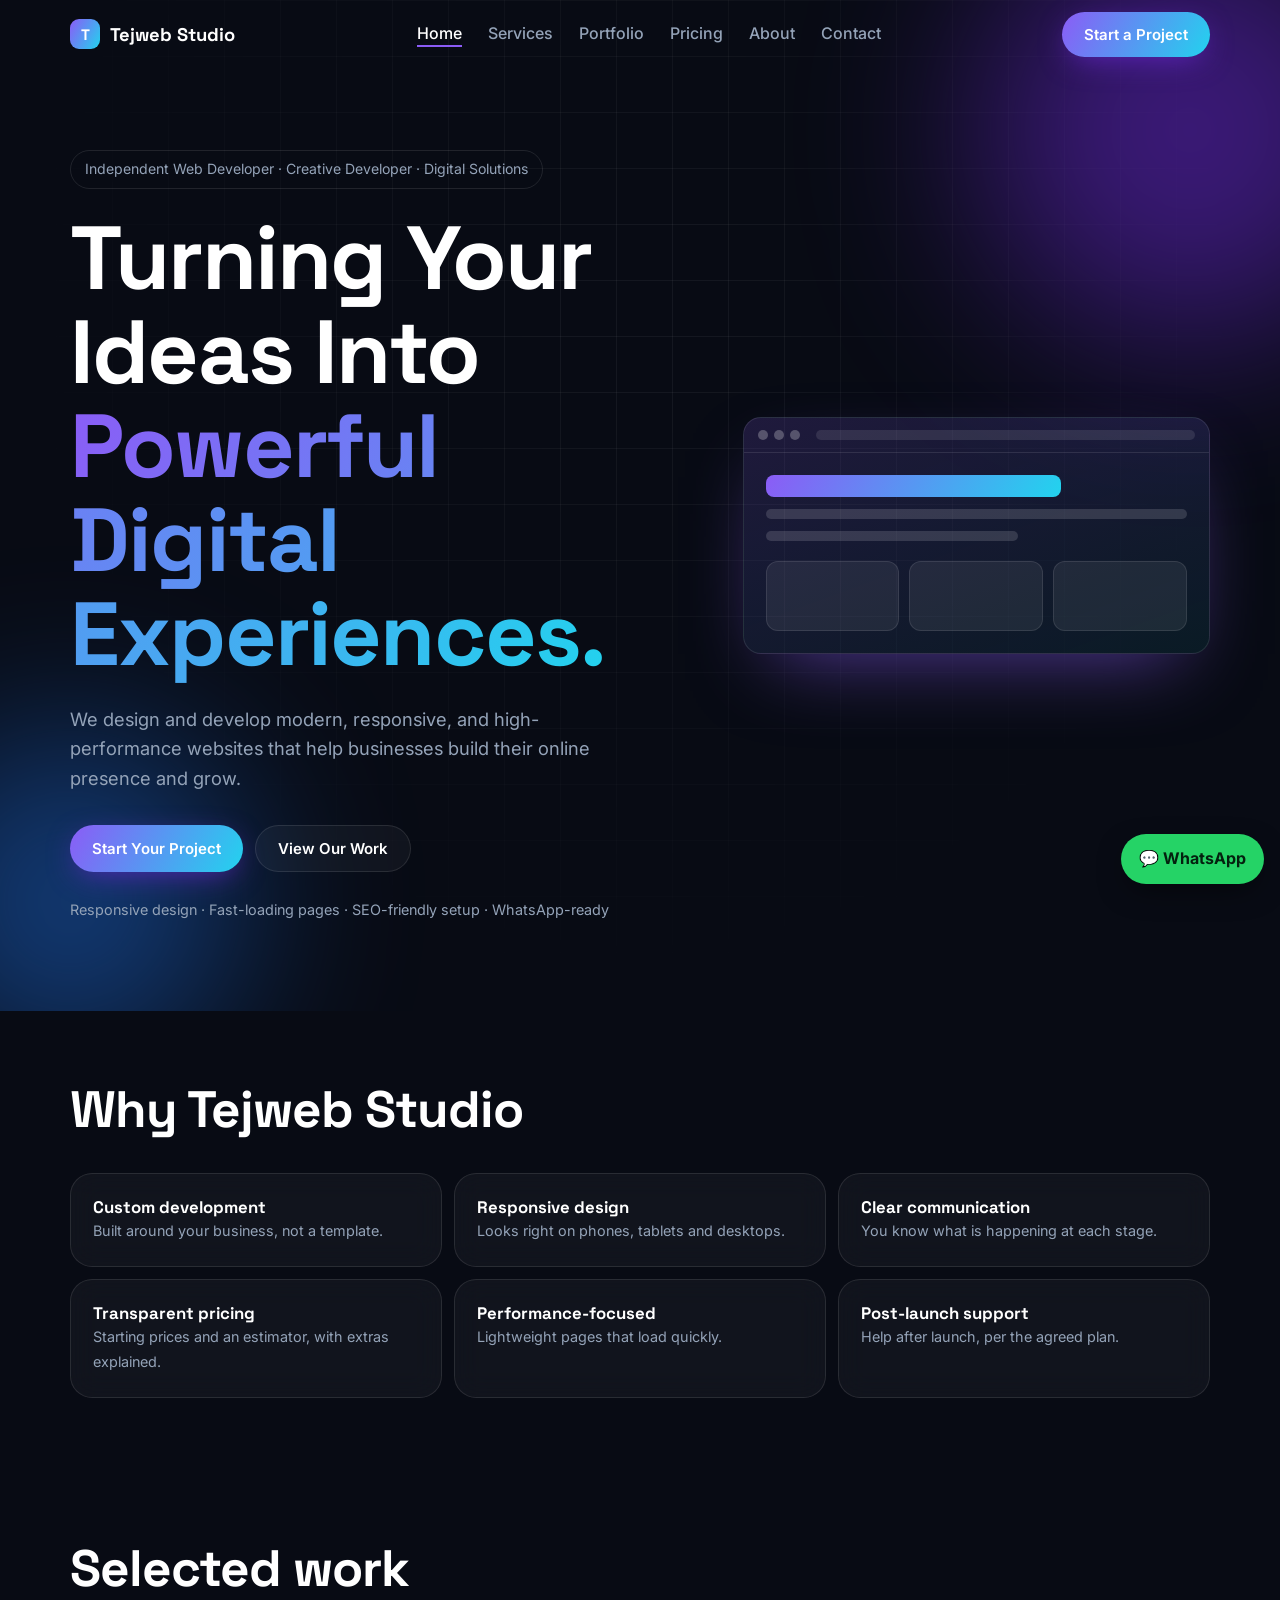
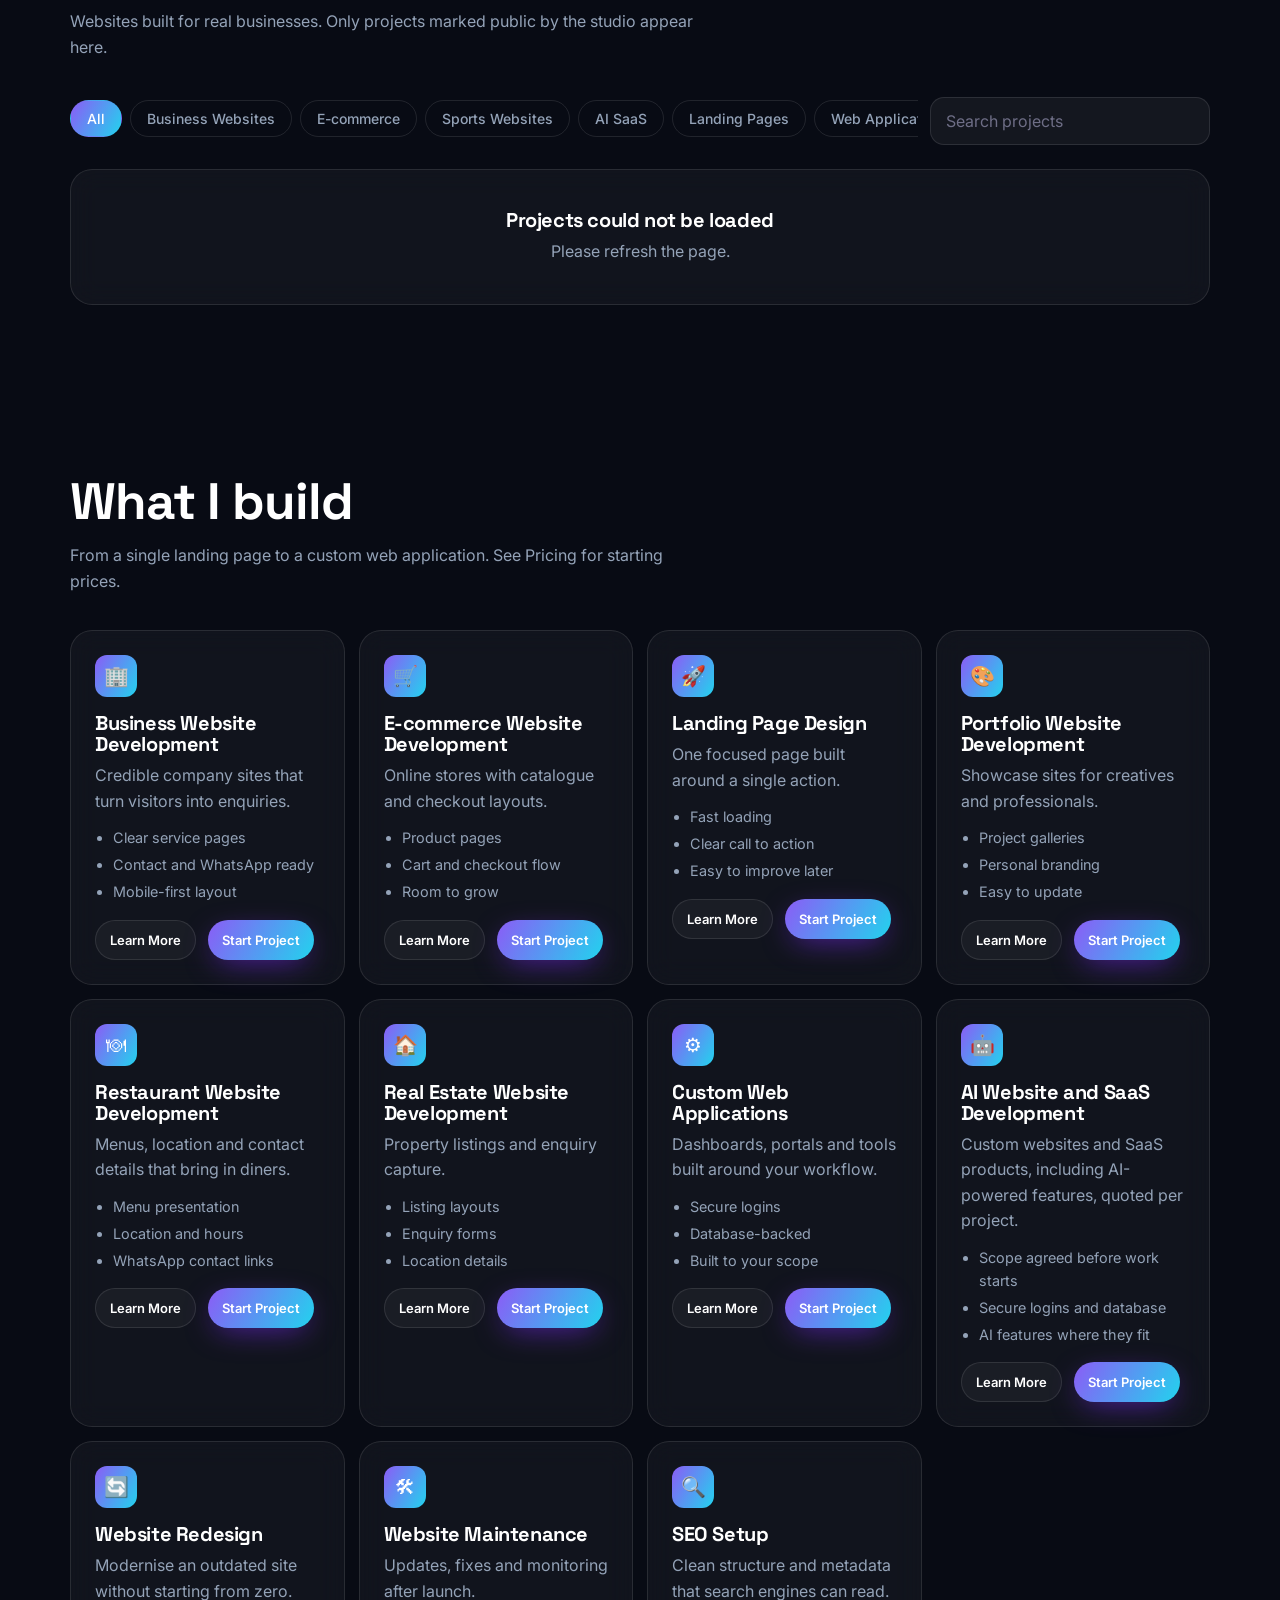
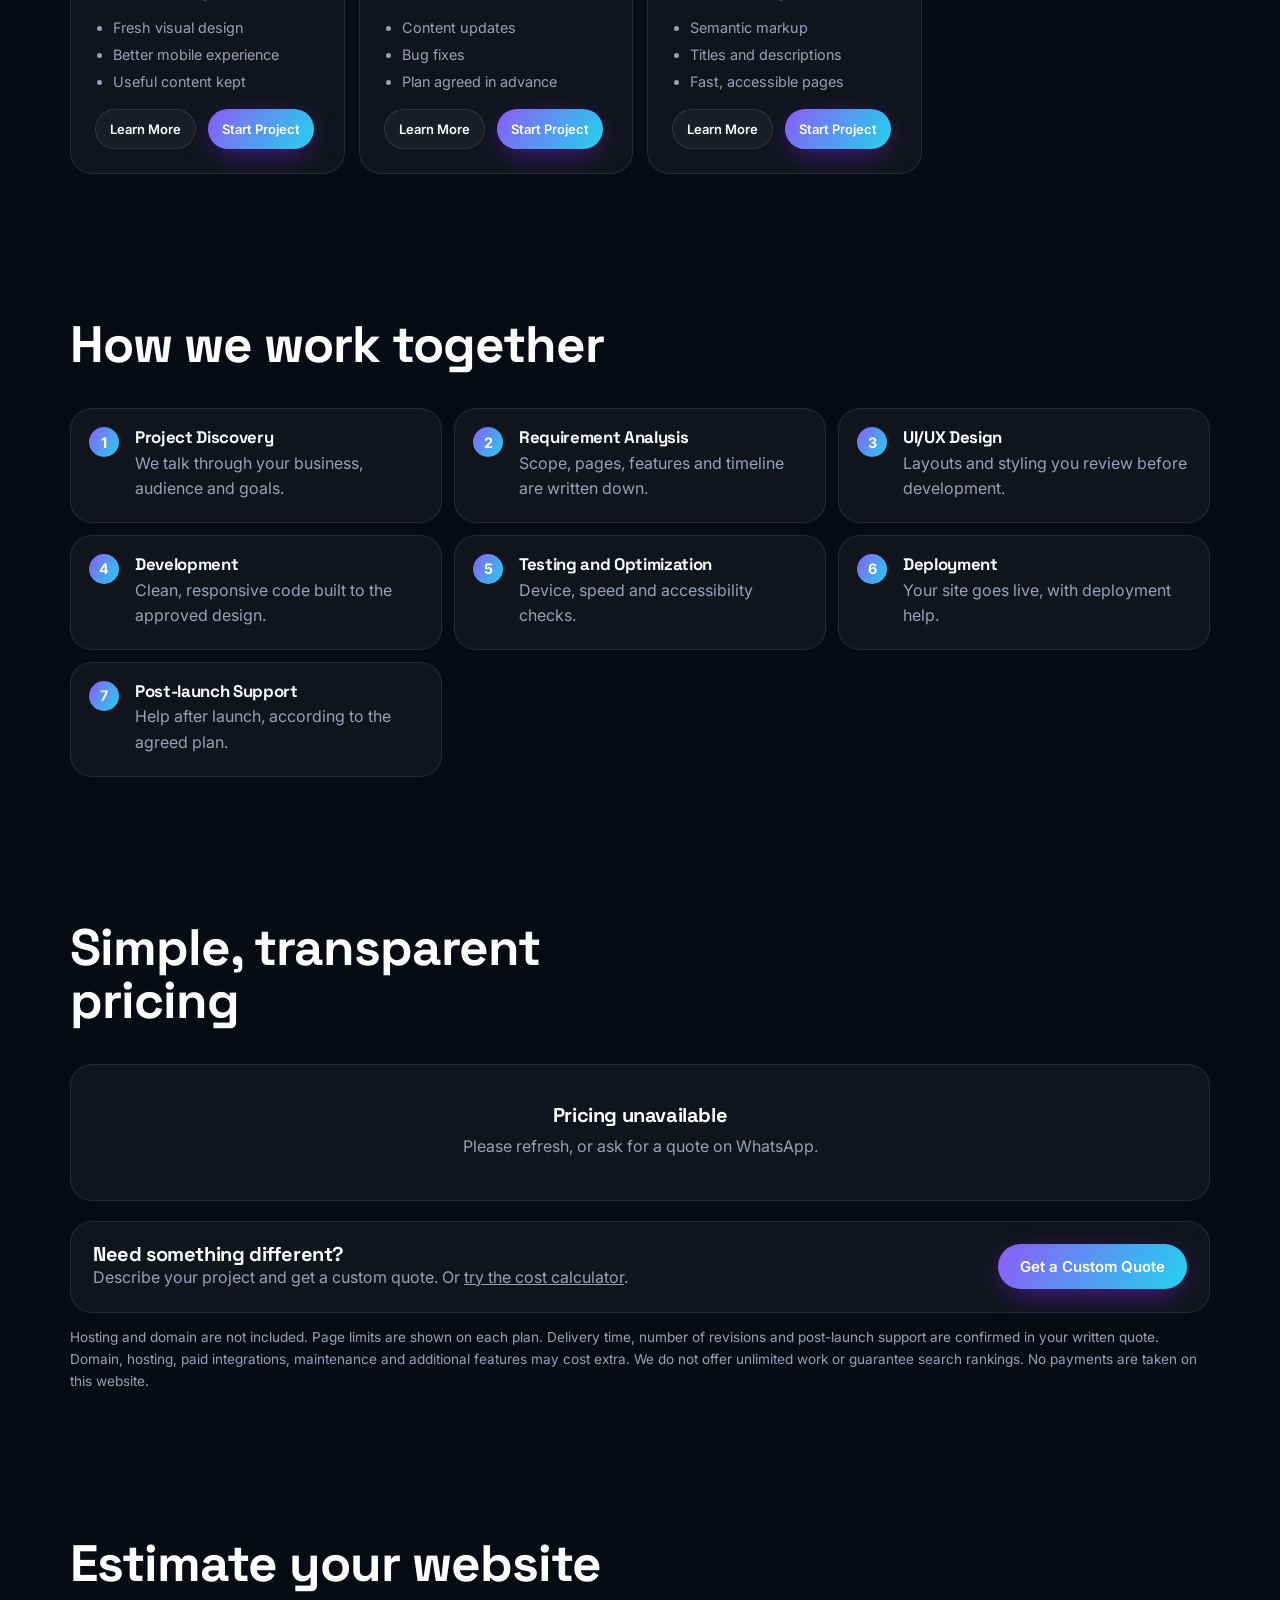
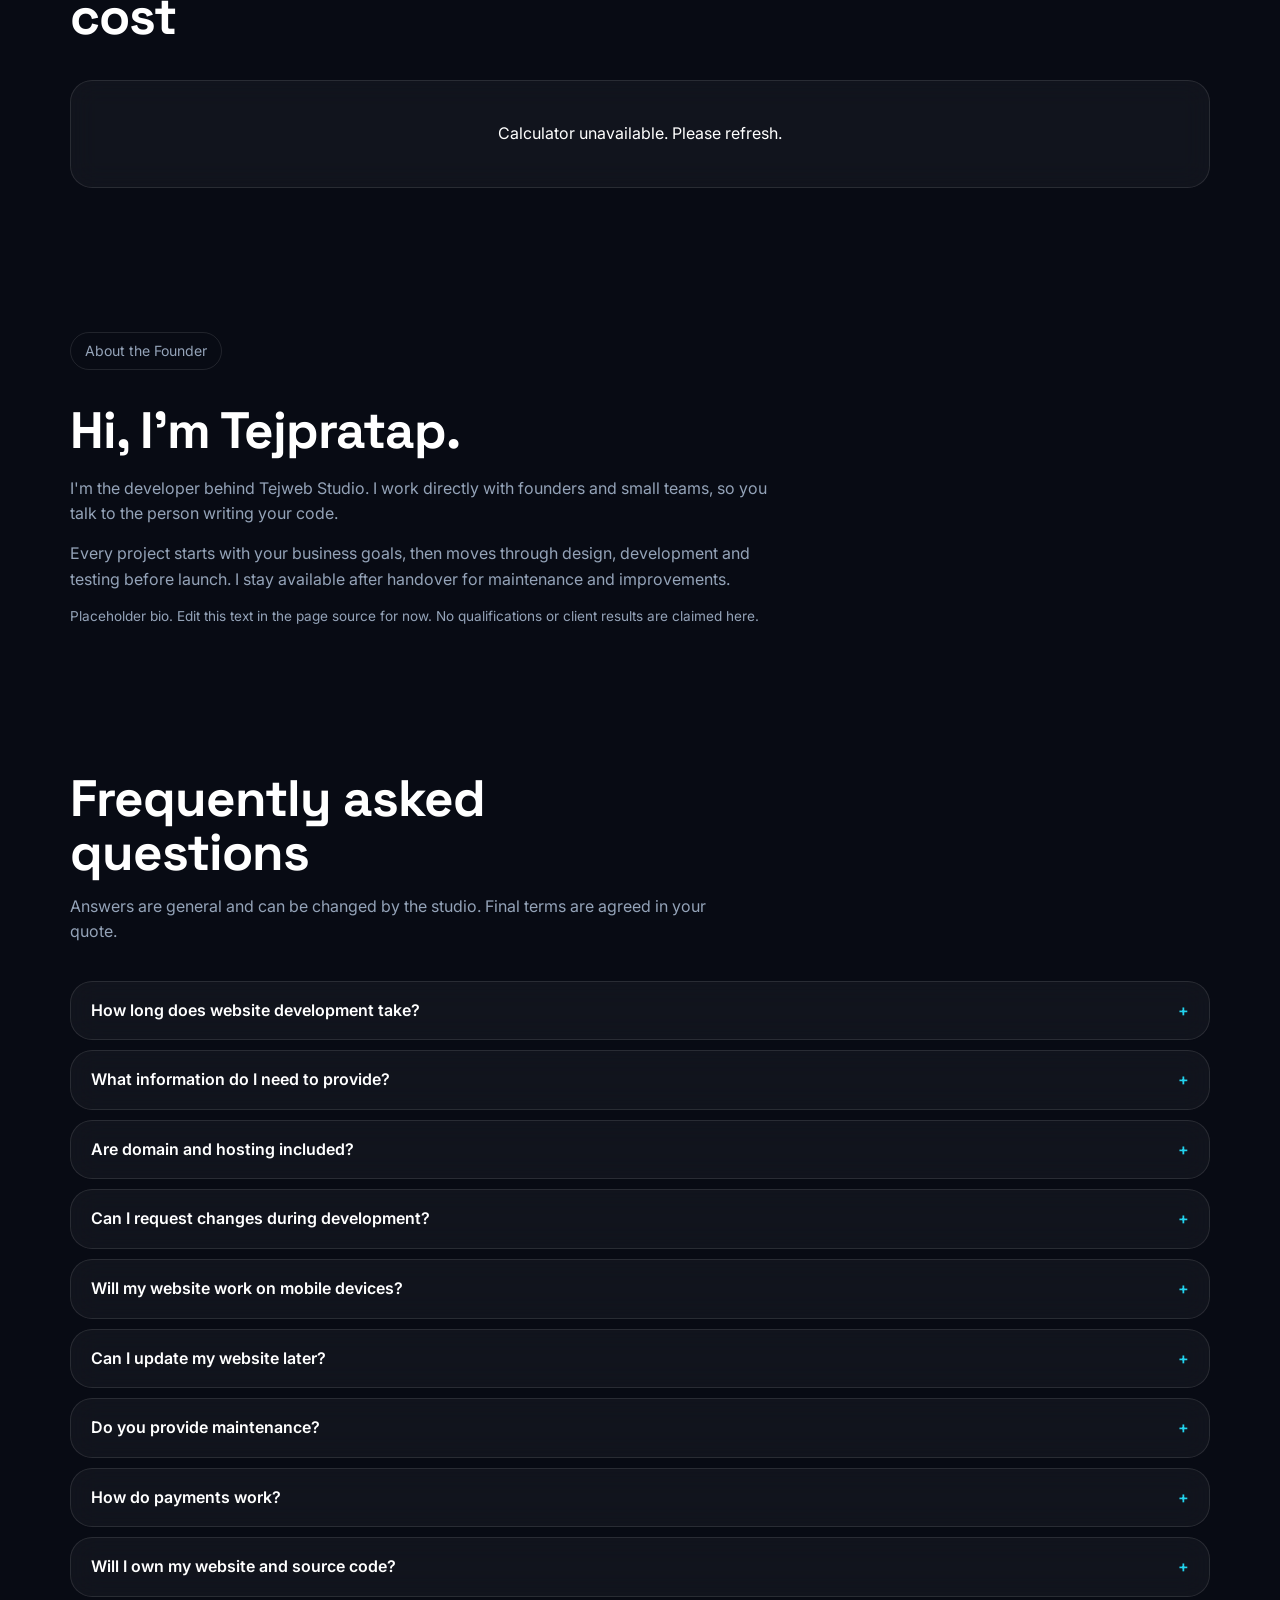
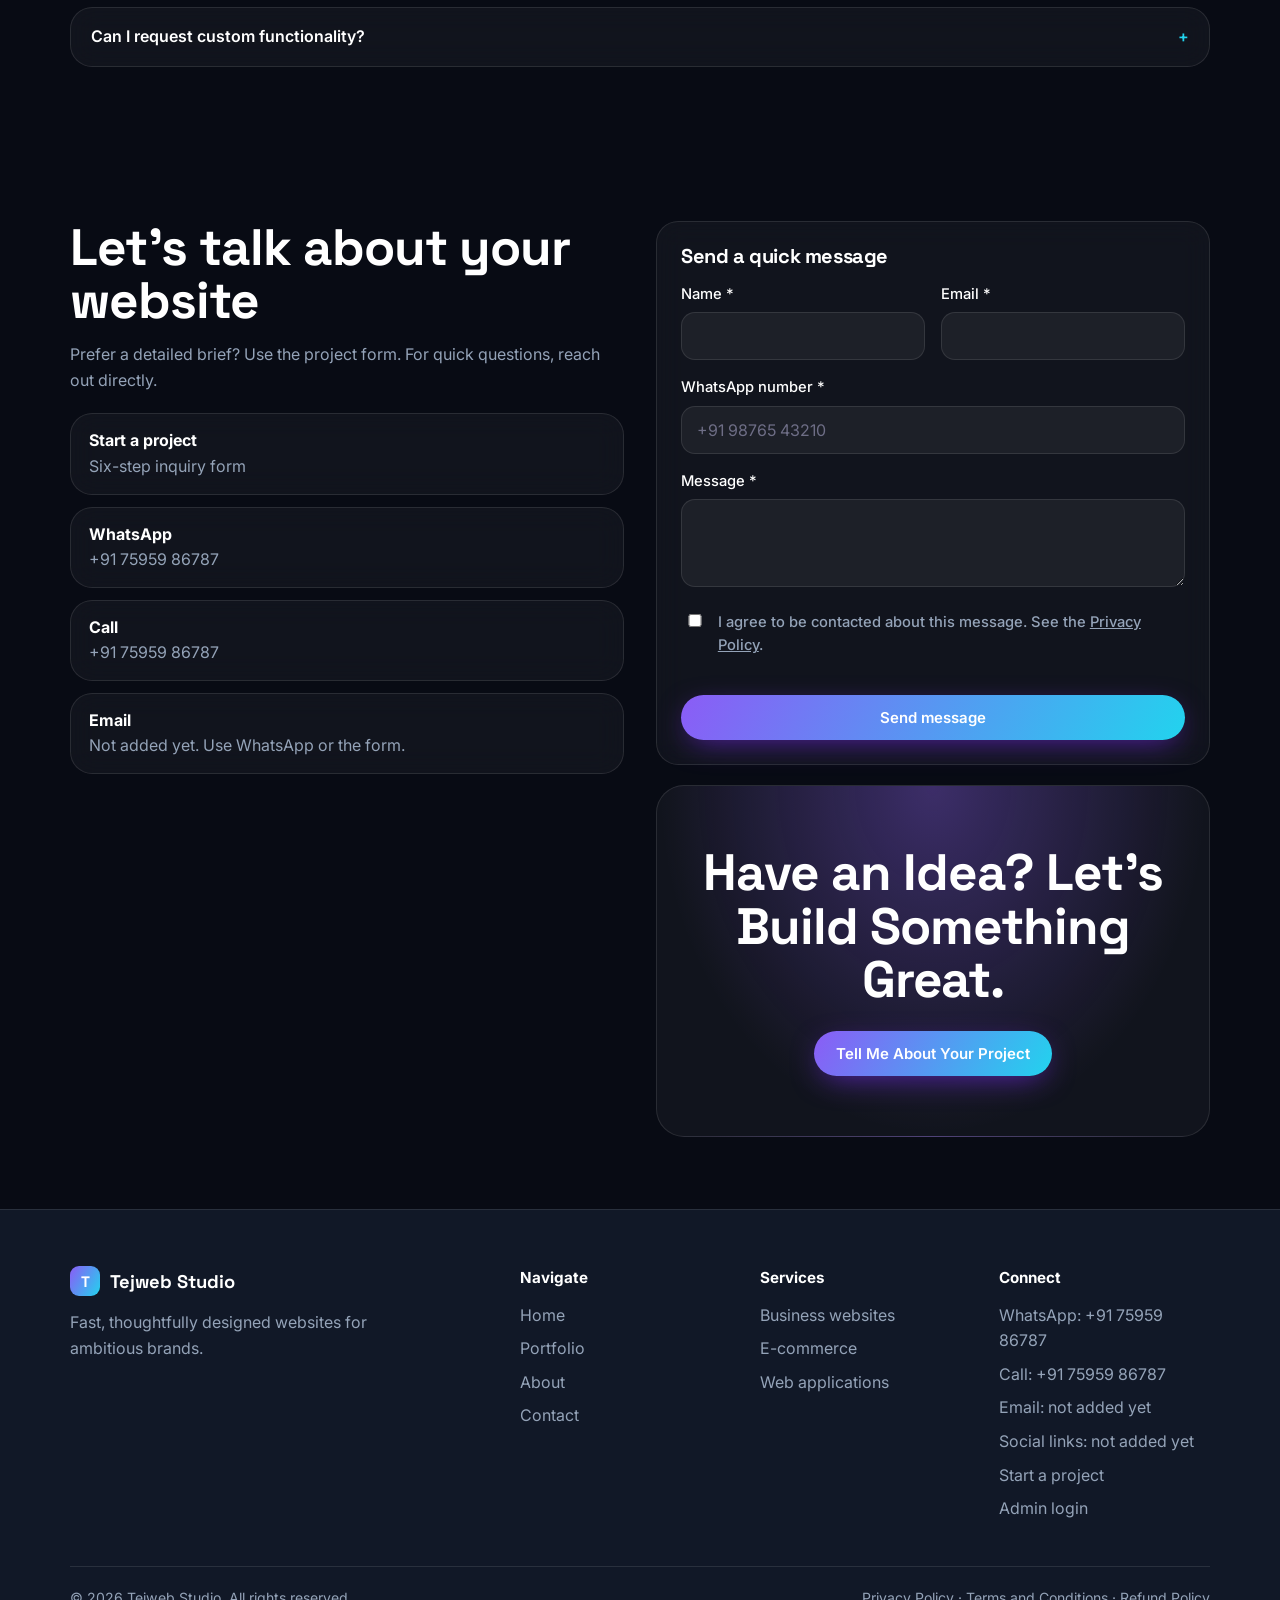
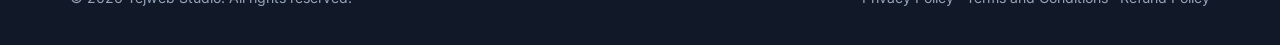
==== commit c2e4613d: "Add files via upload" ====
--- a/index.html
+++ b/index.html
@@ -107,7 +107,6 @@
 @media(min-width:850px){.two{grid-template-columns:1fr 1fr;align-items:start}}
 .pf{aspect-ratio:1;border-radius:26px;background:var(--grad);display:grid;place-items:center;font:800 5rem "Space Grotesk",sans-serif;max-width:360px;position:relative;overflow:hidden}
 .pf small{position:absolute;bottom:12px;left:14px;font:500 12px "Inter";opacity:.85}
-img.pf{display:block;width:100%;height:auto;aspect-ratio:4/5;object-fit:cover;object-position:50% 15%;border:1px solid var(--line)}
 .cl{display:flex;flex-direction:column;gap:12px;margin-top:20px}
 .cl a{padding:14px 18px;display:block}.cl a:hover{border-color:var(--v)}
 .cta{text-align:center;padding:60px 20px;border-radius:28px;background:radial-gradient(ellipse at top,rgba(139,92,246,.35),transparent 70%),var(--card);border:1px solid var(--line)}
@@ -211,14 +210,12 @@
 <section id="pricing"><div class="wrap">
 <div class="head"><h2>Simple, transparent pricing</h2><p id="pnote"></p></div>
 <div class="plans" id="plans" aria-live="polite"></div>
-<h3 style="margin:40px 0 14px">Compare packages</h3><div class="glass tw" id="cmp"></div>
 <div class="glass cq"><div><h3>Need something different?</h3><p>Describe your project and get a custom quote. Or <a href="#/calculator" style="text-decoration:underline">try the cost calculator</a>.</p></div><button class="btn pri" data-plan="Custom Quote">Get a Custom Quote</button></div>
 <p class="note">Hosting and domain are not included. Page limits are shown on each plan. Delivery time, number of revisions and post-launch support are confirmed in your written quote. Domain, hosting, paid integrations, maintenance and additional features may cost extra. We do not offer unlimited work or guarantee search rankings. No payments are taken on this website.</p>
 </div></section>
 <section id="calculator"><div class="wrap"><div class="head"><h2>Estimate your website cost</h2><p id="cnote"></p></div><div class="calc" id="calc"></div></div></section>
-<section id="about"><div class="wrap two">
-<div><img class="pf" src="[data-uri]" width="720" height="942" alt="Tejpratap, founder of Tejweb Studio" loading="lazy"></div>
-<div><span class="tag">About the Founder</span><h2 style="margin-top:12px">Hi, I'm Tejpratap.</h2>
+<section id="about"><div class="wrap">
+<div style="max-width:720px"><span class="tag">About the Founder</span><h2 style="margin-top:12px">Hi, I'm Tejpratap.</h2>
 <p style="margin-top:18px">I'm the developer behind Tejweb Studio. I work directly with founders and small teams, so you talk to the person writing your code.</p>
 <p style="margin-top:14px">Every project starts with your business goals, then moves through design, development and testing before launch. I stay available after handover for maintenance and improvements.</p>
 <p class="note">Placeholder bio. Edit this text in the page source for now. No qualifications or client results are claimed here.</p></div>
@@ -324,11 +321,9 @@
 async function loadCfg(){try{const r=await fetch(SUPABASE_URL+"/rest/v1/site_config?select=key,value",{headers:{apikey:SUPABASE_KEY}});if(!r.ok)throw 0;(await r.json()).forEach(x=>CFG[x.key]=x.value);cfgState="ok"}catch(e){cfgState="error"}renderDyn();drawCalc()}
 function renderDyn(){
  const P=CFG.pricing,pe=$("#plans");
- if(!P){pe.innerHTML=cfgState==="loading"?'<div class="glass empty">Loading pricing…</div>':'<div class="glass empty"><h3>Pricing unavailable</h3><p style="margin-top:8px">Please refresh, or ask for a quote on WhatsApp.</p></div>';$("#cmp").innerHTML=""}
+ if(!P){pe.innerHTML=cfgState==="loading"?'<div class="glass empty">Loading pricing…</div>':'<div class="glass empty"><h3>Pricing unavailable</h3><p style="margin-top:8px">Please refresh, or ask for a quote on WhatsApp.</p></div>'}
  else{$("#pnote").textContent=P.note||"";
-  pe.innerHTML=P.plans.map(p=>`<article class="glass plan${p.popular?" pop":""}"><h3>${esc(p.name)}</h3><p>${esc(p.tag||"")}</p><div class="price">Starting at <b>${inr(p.price)}</b></div><ul class="bl">${["pages","delivery","revisions","support"].filter(k=>p[k]).map(k=>`<li><b>${lbl2(k)}:</b> ${esc(p[k])}</li>`).join("")}${p.includes.map(i=>`<li>${esc(i)}</li>`).join("")}</ul><button class="btn pri" data-plan="${esc(p.name)}">Choose Plan</button></article>`).join("")+'<article class="glass plan"><h3>AI Website and SaaS</h3><p>Custom quotation</p><div class="price"><b>Custom</b>priced per project</div><ul class="bl"><li>Scope agreed before work starts</li><li>Quoted after reviewing your requirements</li></ul><button class="btn pri" data-plan="Custom Quote" data-type="AI Website / SaaS">Request a Quote</button></article>';
-  const rows=[...new Set(P.plans.flatMap(p=>p.includes))];
-  $("#cmp").innerHTML=`<table><thead><tr><th>Feature</th>${P.plans.map(p=>`<th>${esc(p.name)}</th>`).join("")}</tr></thead><tbody>${rows.map(r=>`<tr><td>${esc(r)}</td>${P.plans.map(p=>`<td>${p.includes.includes(r)?'<span style="color:var(--ok)" aria-label="Included">✓</span>':'<span style="color:var(--mut)" aria-label="Not listed">—</span>'}</td>`).join("")}</tr>`).join("")}</tbody></table>`}
+  pe.innerHTML=P.plans.map(p=>`<article class="glass plan${p.popular?" pop":""}"><h3>${esc(p.name)}</h3><p>${esc(p.tag||"")}</p><div class="price">Starting at <b>${inr(p.price)}</b></div><ul class="bl">${["pages","delivery","revisions","support"].filter(k=>p[k]).map(k=>`<li><b>${lbl2(k)}:</b> ${esc(p[k])}</li>`).join("")}${p.includes.map(i=>`<li>${esc(i)}</li>`).join("")}</ul><button class="btn pri" data-plan="${esc(p.name)}">Choose Plan</button></article>`).join("")+'<article class="glass plan"><h3>AI Website and SaaS</h3><p>Custom quotation</p><div class="price"><b>Custom</b>priced per project</div><ul class="bl"><li>Scope agreed before work starts</li><li>Quoted after reviewing your requirements</li></ul><button class="btn pri" data-plan="Custom Quote" data-type="AI Website / SaaS">Request a Quote</button></article>'}
  const F=CFG.faqs&&CFG.faqs.length?CFG.faqs.map(x=>[x.q,x.a]):FAQ_DEFAULT;
  $("#fl").innerHTML=F.map(([q,a])=>`<details class="glass"><summary>${esc(q)}</summary><p>${esc(a)}</p></details>`).join("");
  const T=CFG.testimonials||[];$("#testi").classList.toggle("hide",!T.length);
